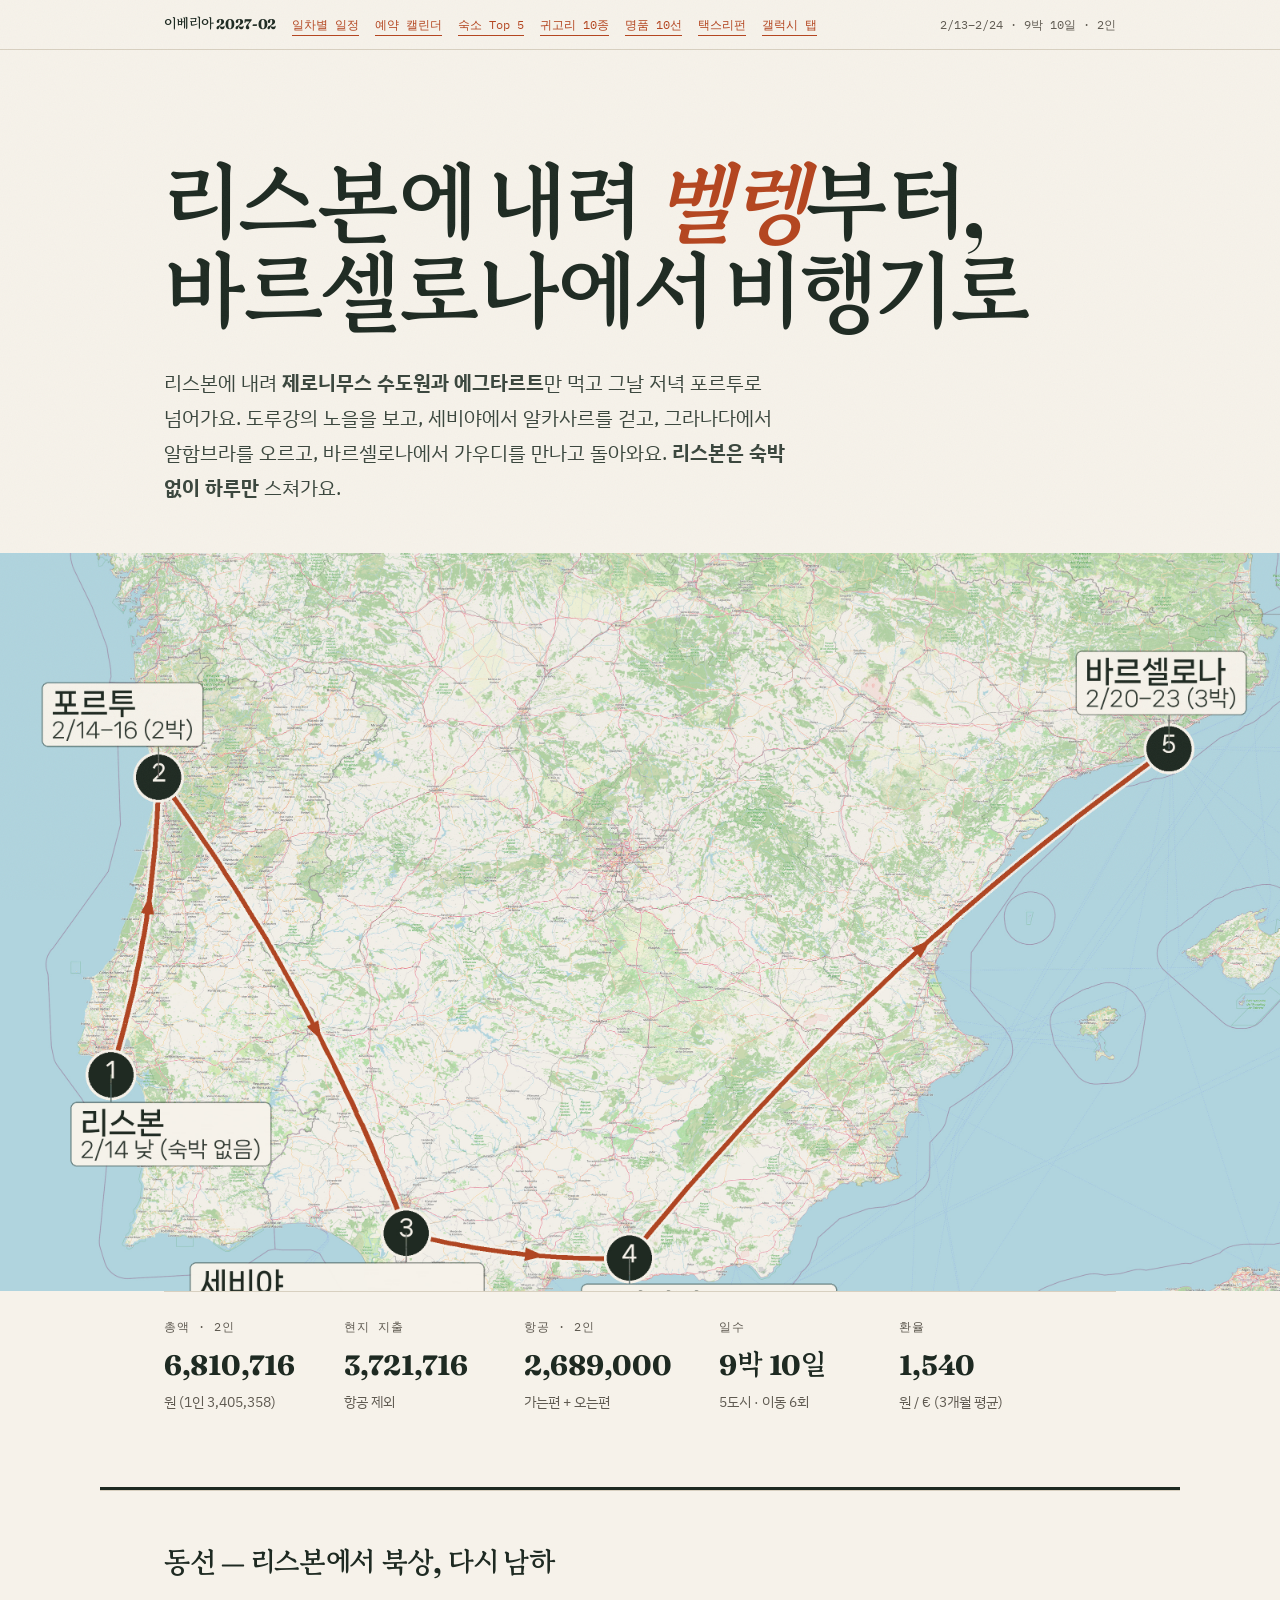
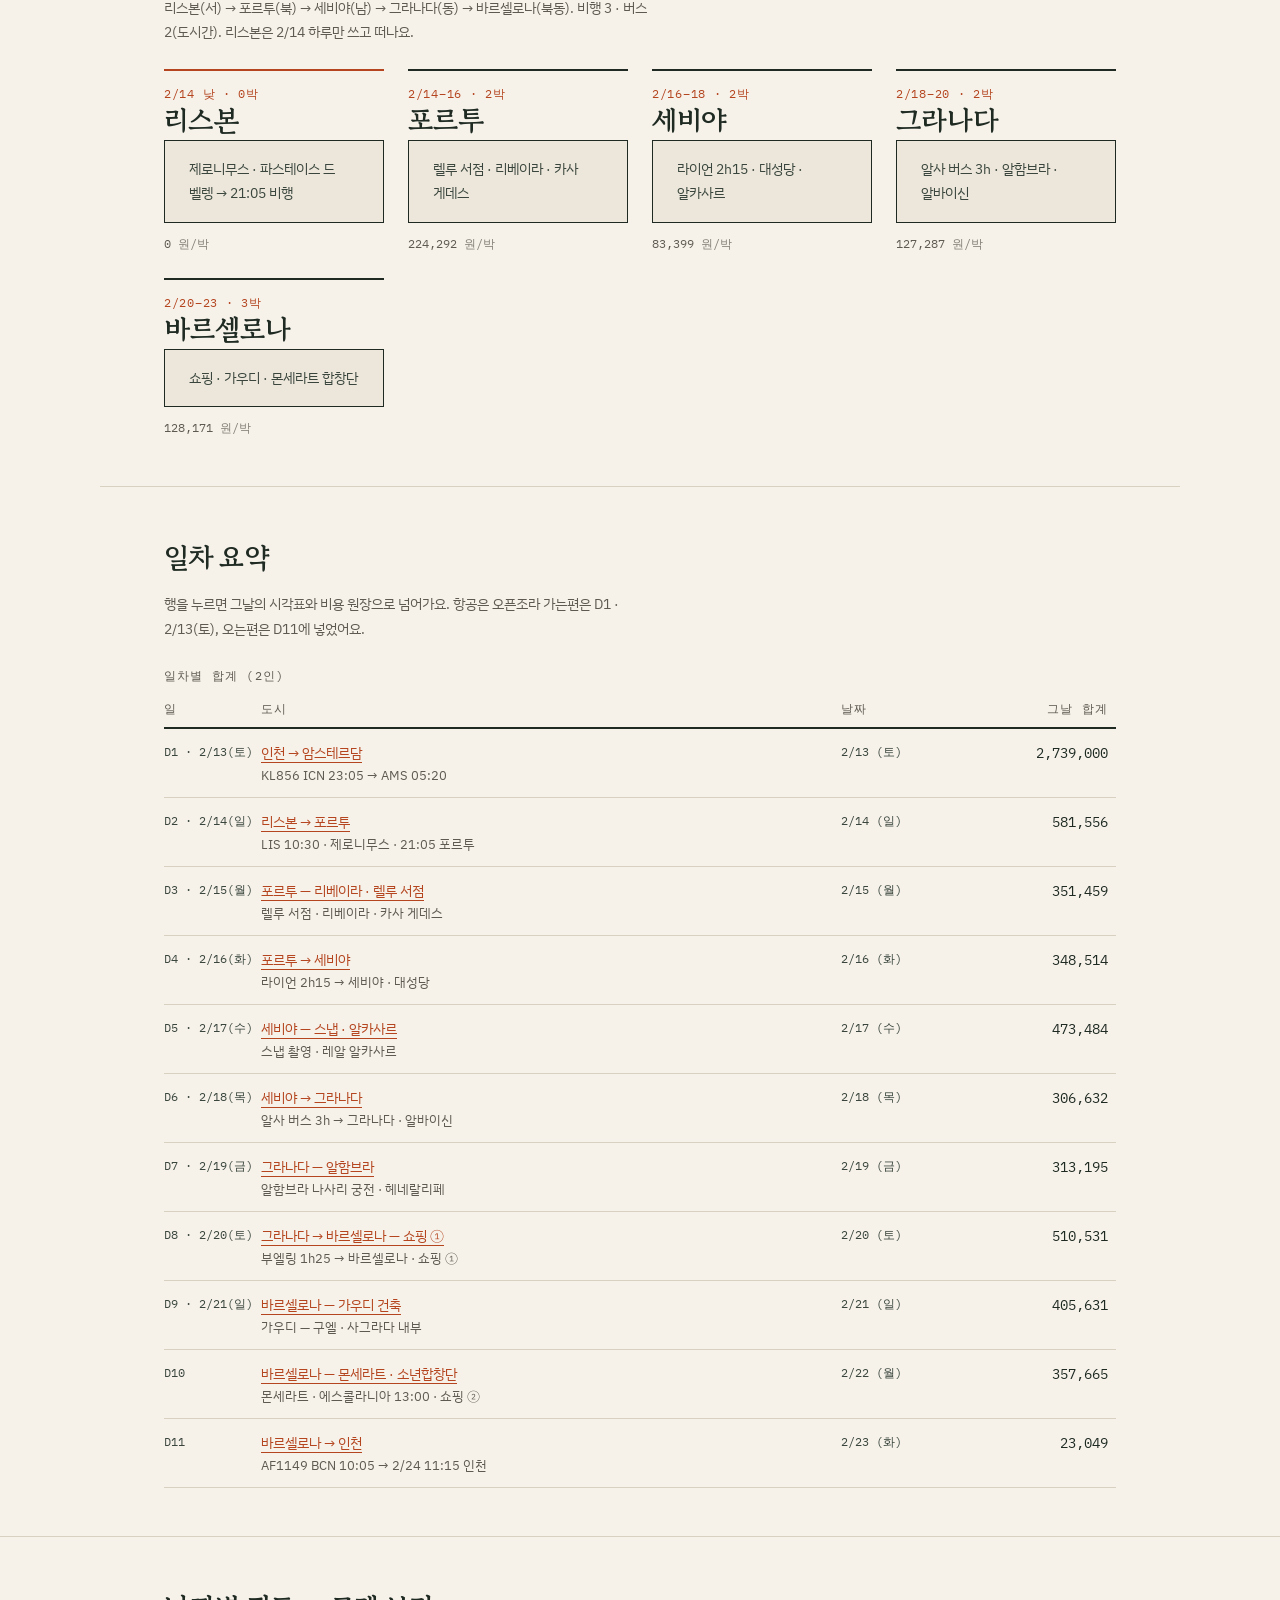
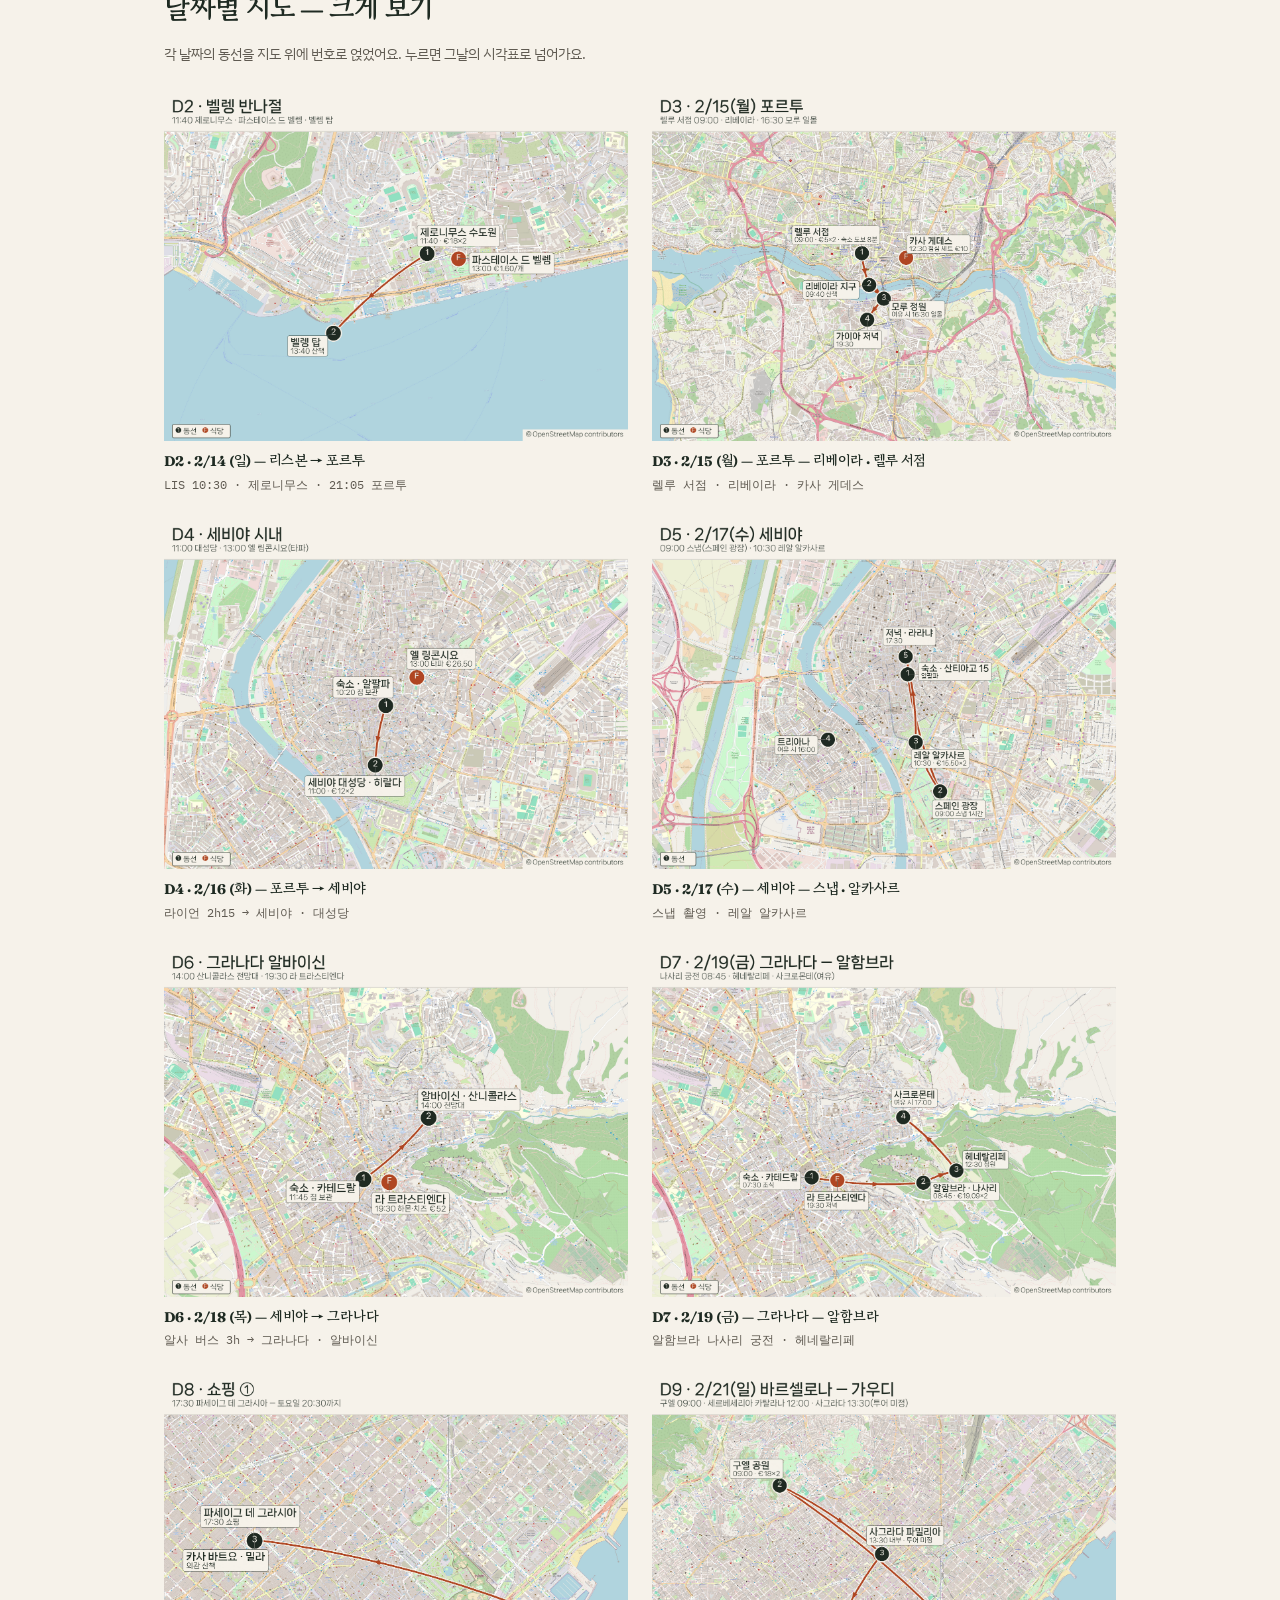
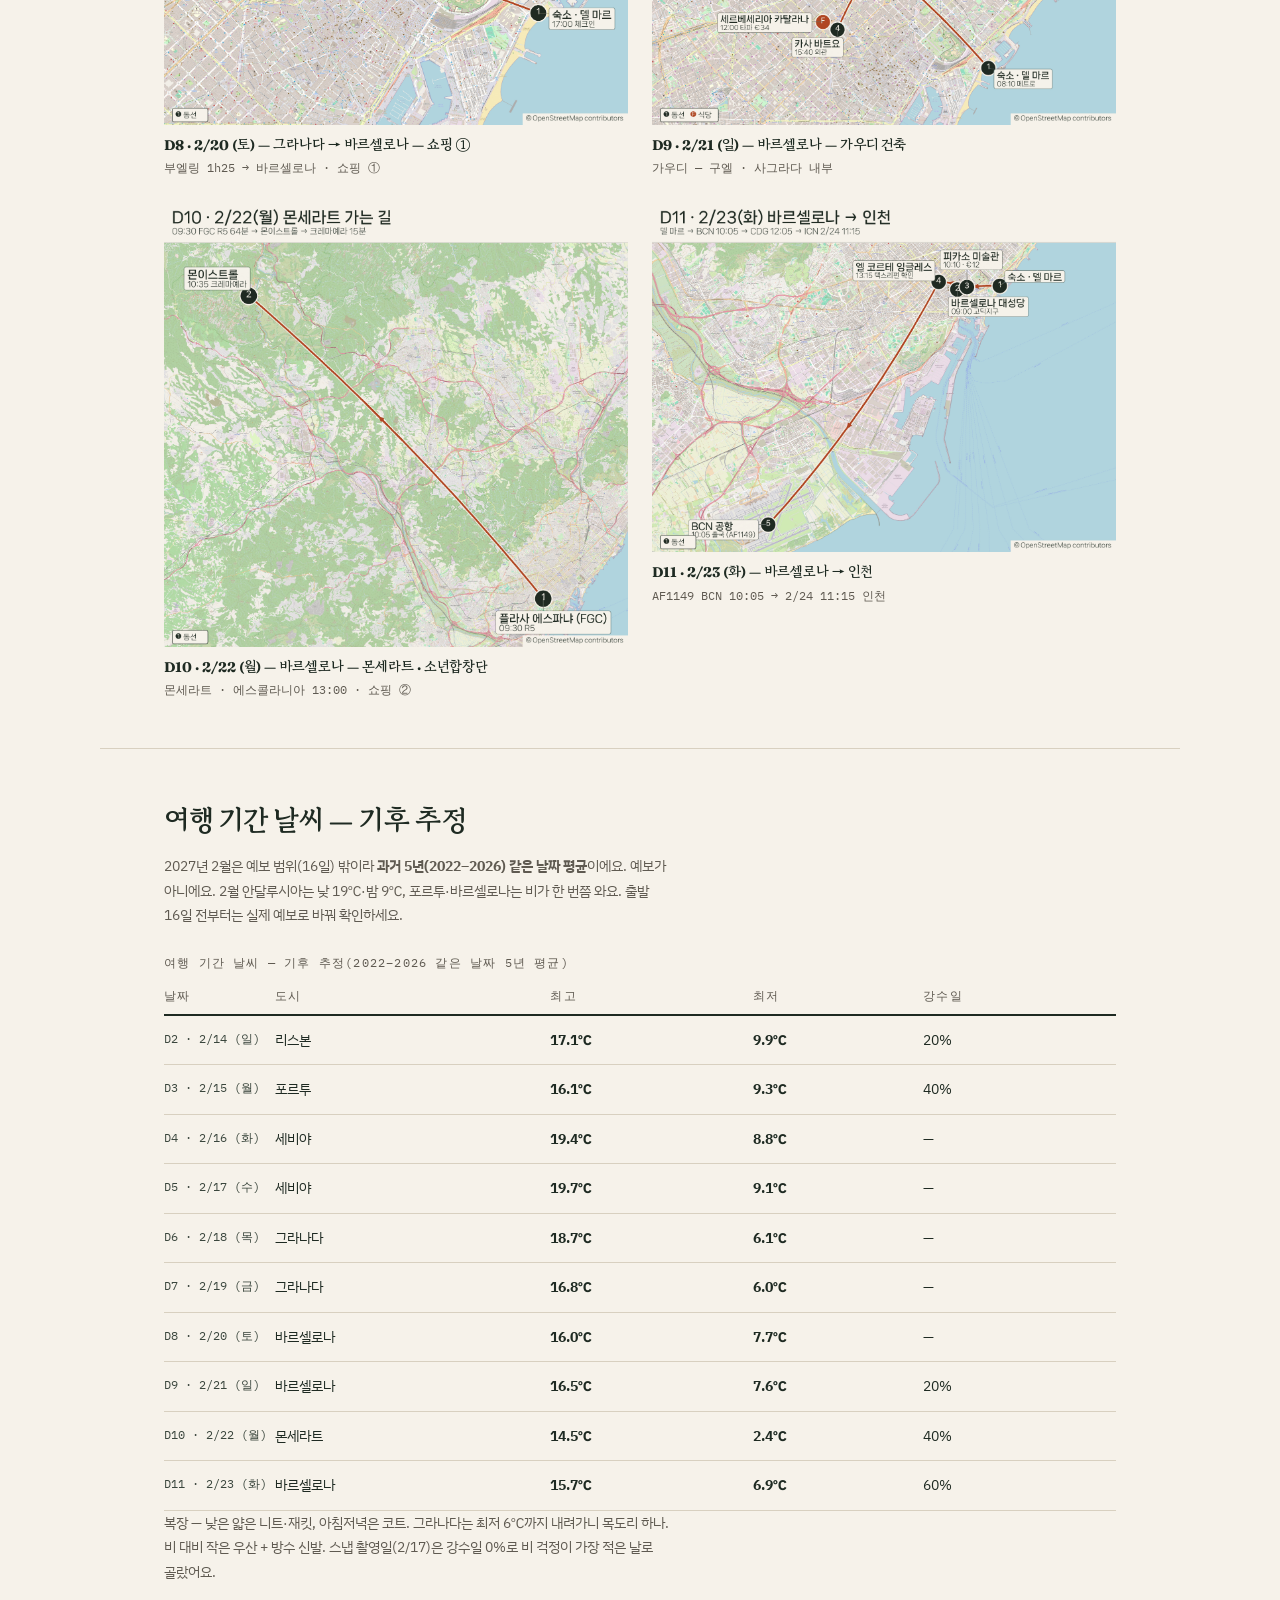
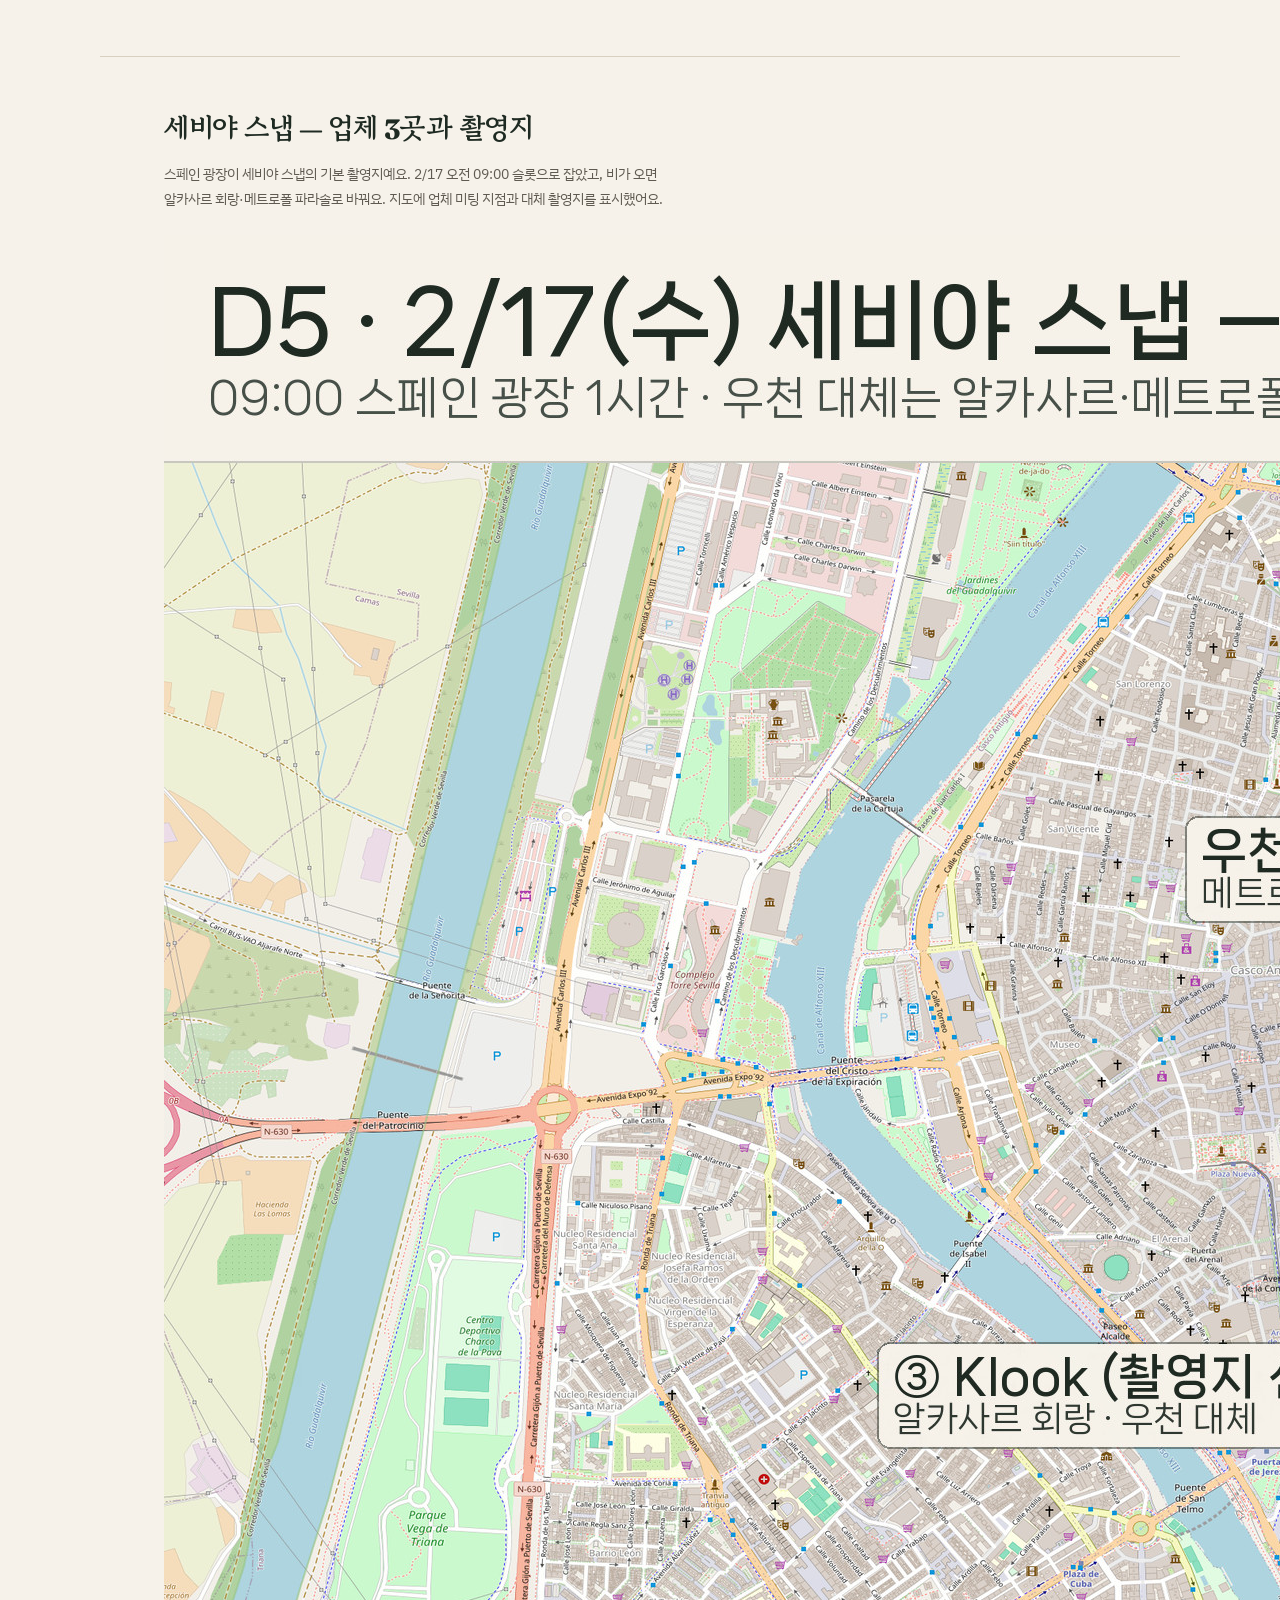
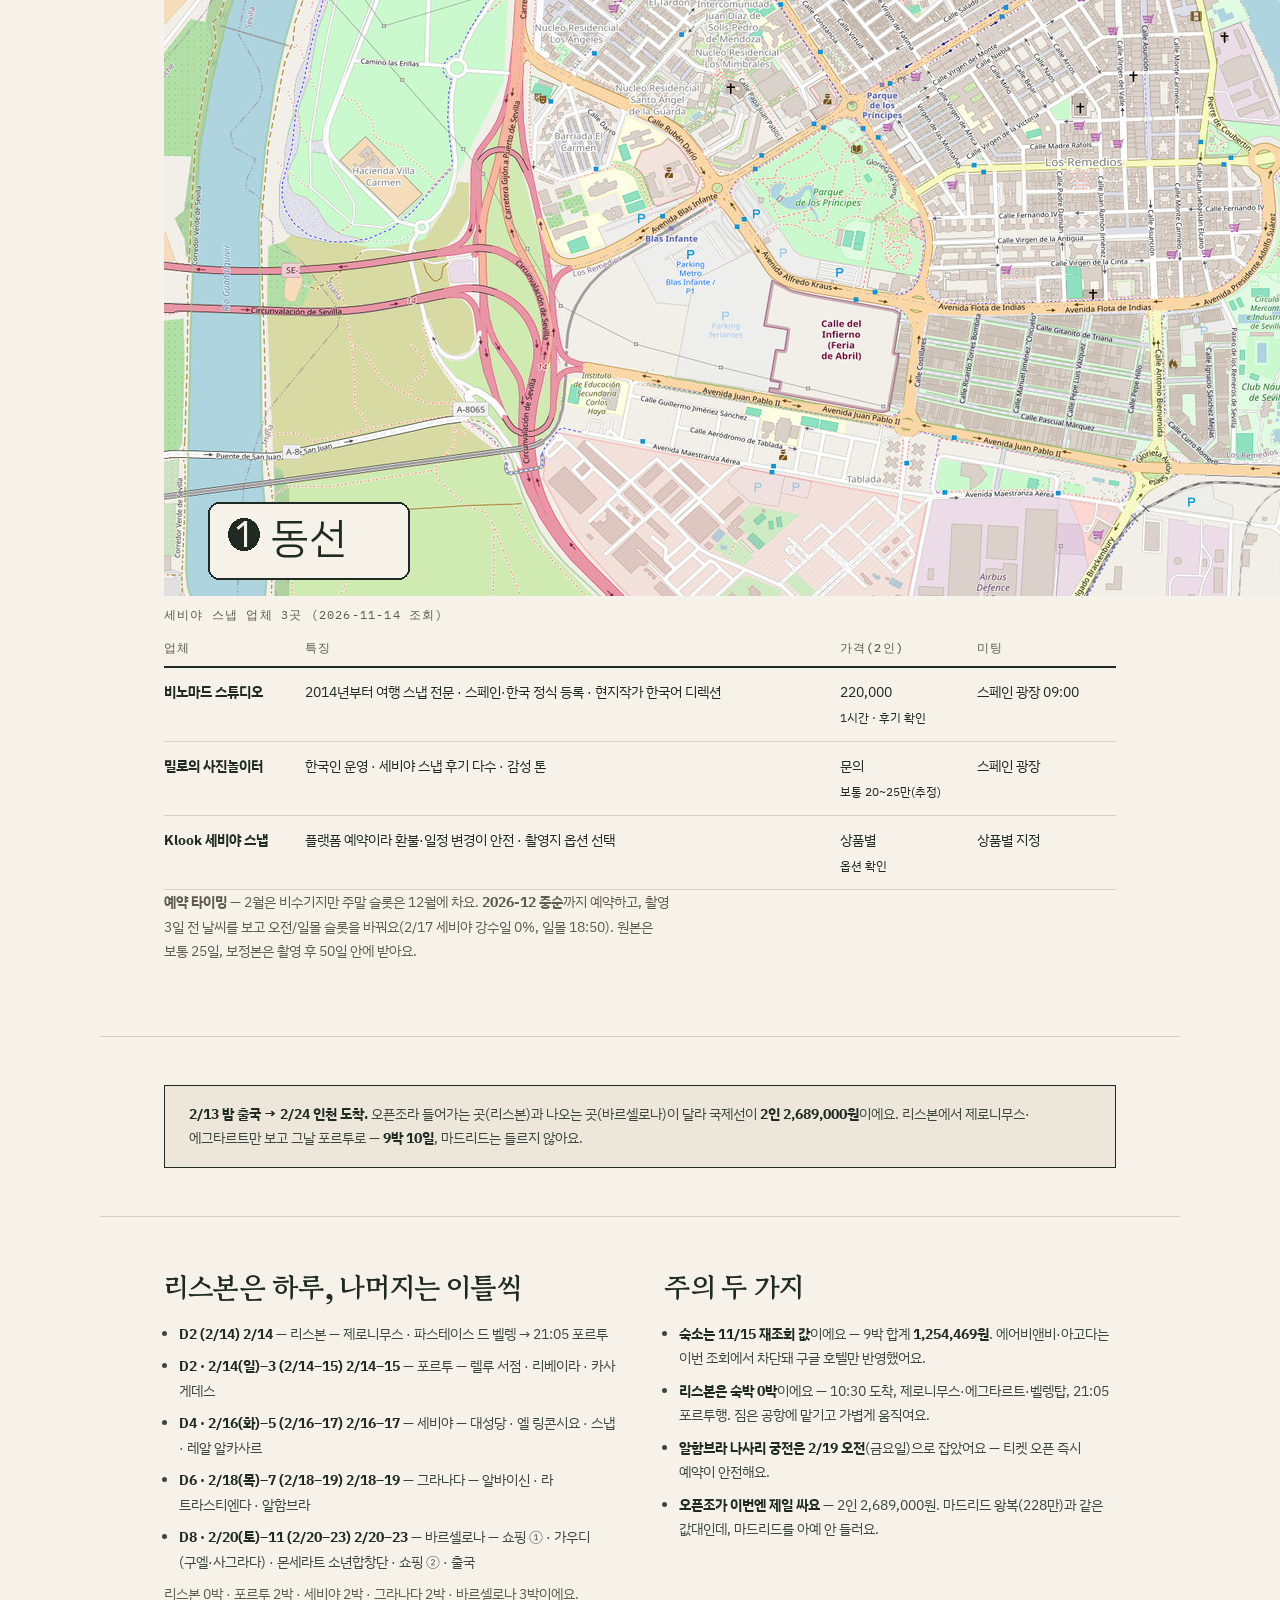
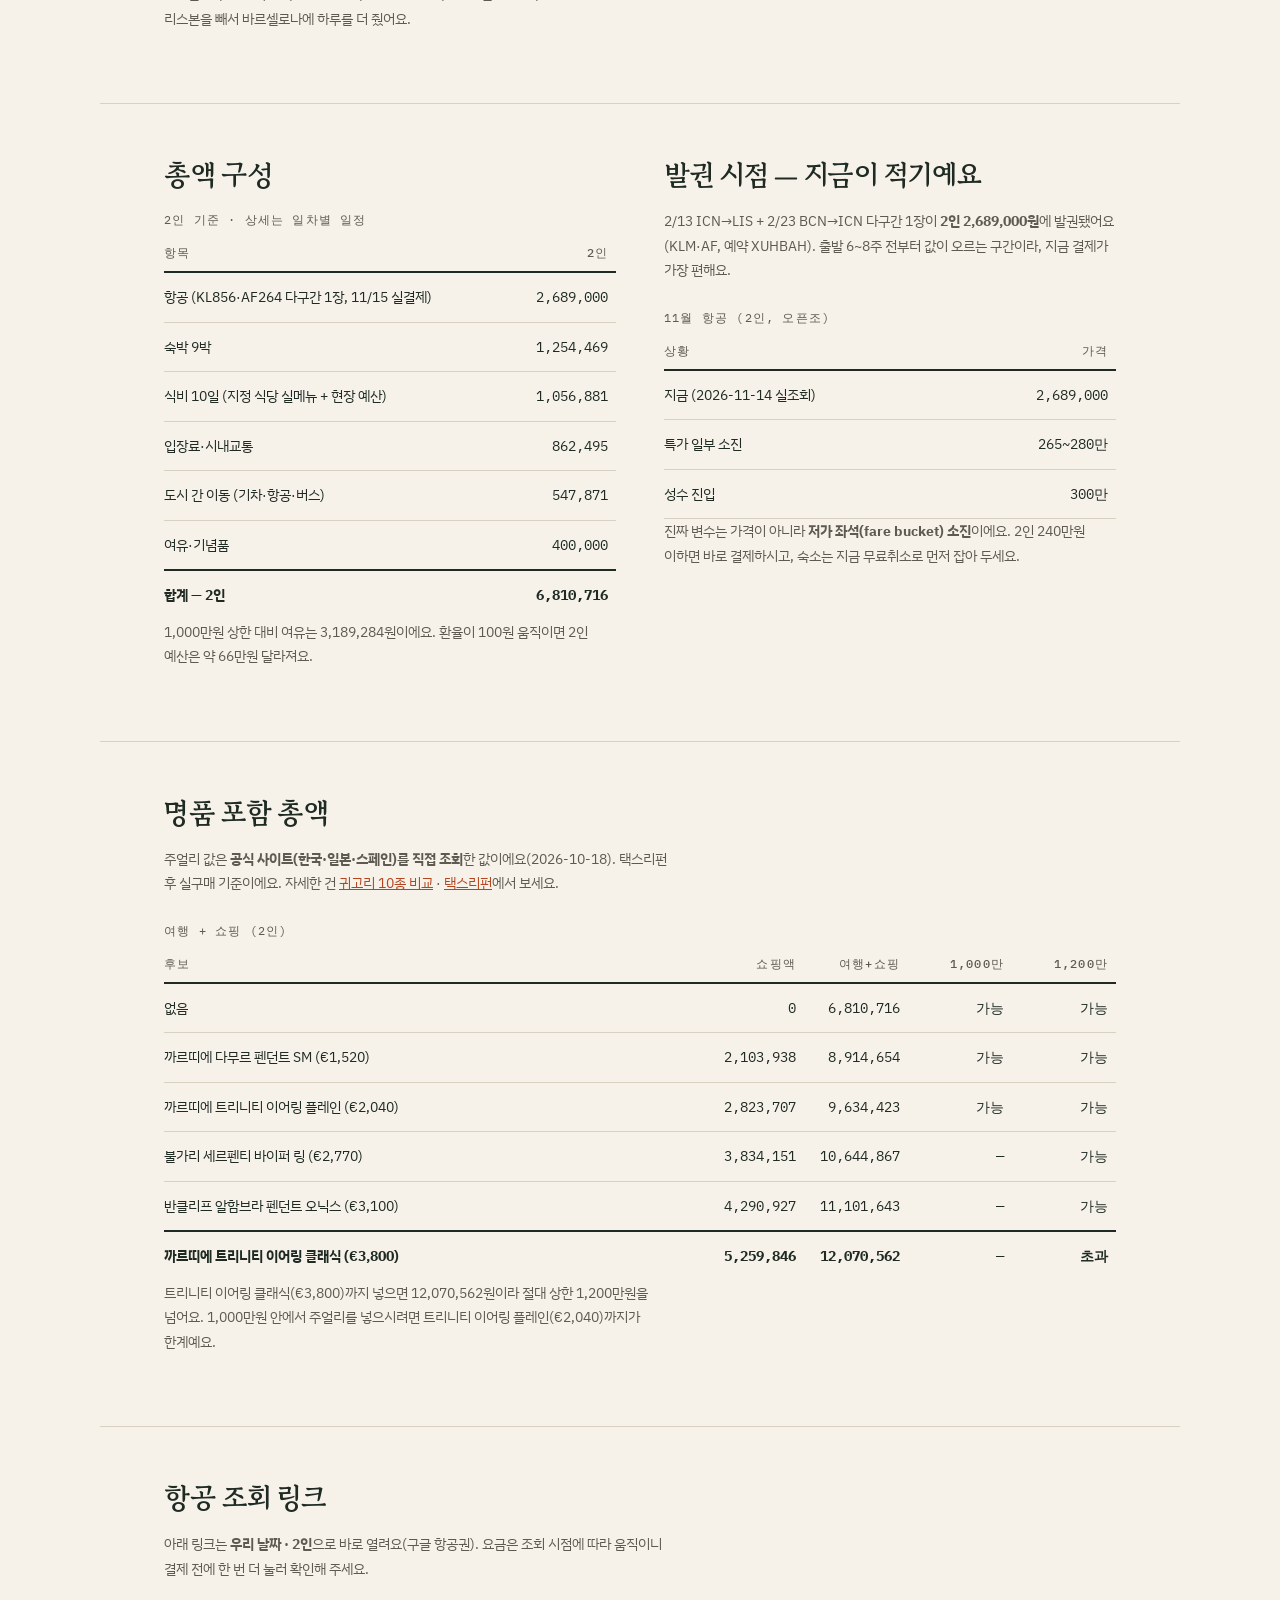
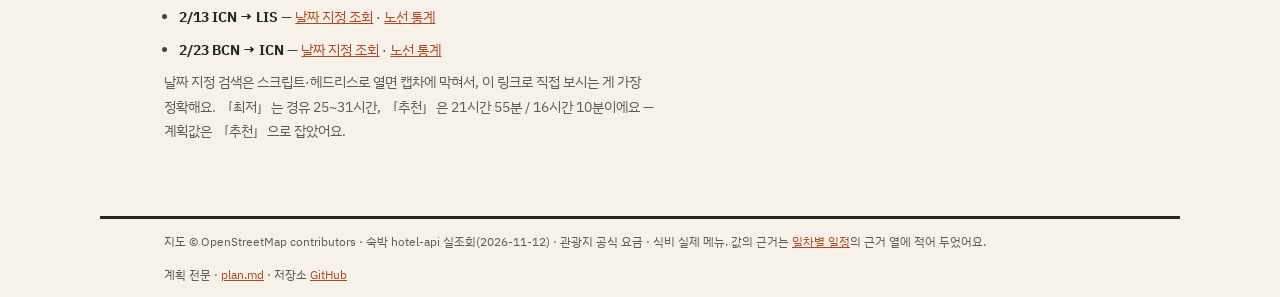
==== index.html @ d4bbfd05 "주간 갱신: 항공·숙박 실시간 요금 반영 (2026-11-16)" ====
<!doctype html>
<html lang="ko">
<head>
<meta charset="utf-8">
<meta name="viewport" content="width=device-width,initial-scale=1">
<title>요약 — 포르투갈·스페인 2027-02 · 5도시 9박 10일</title>
<link rel="preconnect" href="https://fonts.googleapis.com">
<link rel="preconnect" href="https://fonts.gstatic.com" crossorigin>
<link href="https://fonts.googleapis.com/css2?family=Fraunces:opsz,wght@9..144,600;9..144,700&family=Gowun+Batang:wght@400;700&family=IBM+Plex+Mono:wght@400;500&family=IBM+Plex+Sans+KR:wght@400;500;700&display=swap" rel="stylesheet">
<link rel="stylesheet" href="styles/tokens.css">
<style>
*{box-sizing:border-box}
html{scroll-behavior:smooth}
body{margin:0; background:var(--paper); color:var(--ink);
  font-family:var(--font-body); font-size:var(--fs-body); line-height:1.75;
  -webkit-font-smoothing:antialiased;
  word-break:keep-all; line-break:strict; overflow-wrap:break-word; hyphens:none}
body::after{content:""; position:fixed; inset:0; pointer-events:none; z-index:99; opacity:.035;
  background-image:url("data:image/svg+xml;utf8,%3Csvg xmlns='http://www.w3.org/2000/svg' width='160' height='160'%3E%3Cfilter id='n'%3E%3CfeTurbulence type='fractalNoise' baseFrequency='.85' numOctaves='3'/%3E%3C/filter%3E%3Crect width='160' height='160' filter='url(%23n)'/%3E%3C/svg%3E")}
.wrap{max-width:var(--maxw); margin:0 auto; padding:0 var(--pad-x)}
.sr-only{position:absolute;width:1px;height:1px;overflow:hidden;clip:rect(0 0 0 0);white-space:nowrap}
a{color:var(--accent)}

/* ── 상단 바 */
.topbar{position:sticky; top:0; z-index:40; background:var(--paper); border-bottom:1px solid var(--rule)}
.topbar .wrap{display:flex; align-items:baseline; gap:var(--s-4); padding-top:var(--s-3); padding-bottom:var(--s-3)}
.topbar .brand{font-family:var(--font-display); font-weight:700; font-size:var(--fs-small); letter-spacing:-.01em}
.topbar .meta{margin-left:auto; font-family:var(--font-mono); font-size:var(--fs-caption); color:var(--muted)}
.topbar nav{display:flex; gap:var(--s-4); flex-wrap:wrap; font-family:var(--font-mono); font-size:var(--fs-caption)}
.topbar a{text-decoration:none; border-bottom:1px solid currentColor}

/* ── 히어로 */
.hero{padding-top:var(--s-9); padding-bottom:var(--s-8); border-bottom:3px solid var(--rule-strong)}
.hero h1{font-family:var(--font-display); font-weight:700; font-size:var(--fs-hero); line-height:1.02;
  letter-spacing:-.02em; margin:0 0 var(--s-5); text-wrap:balance}
.hero h1 em{font-style:italic; color:var(--accent)}
.hero .lede{max-width:52ch; font-size:var(--fs-lead); color:var(--ink-soft); margin:0 0 var(--s-7)}
.figures{display:flex; flex-wrap:wrap; gap:var(--s-7); border-top:1px solid var(--rule); padding-top:var(--s-5); margin:0}
.figures div{min-width:132px}
.figures dt{font-family:var(--font-mono); font-size:var(--fs-caption); color:var(--muted);
  letter-spacing:.08em; text-transform:uppercase; margin-bottom:var(--s-1)}
.figures dd{margin:0; font-family:var(--font-display); font-weight:700; font-size:var(--fs-h3); letter-spacing:-.01em}
.figures dd small{display:block; font-family:var(--font-body); font-weight:400; font-size:var(--fs-small);
  color:var(--muted); letter-spacing:0}

/* ── 블록 */
.block{border-top:1px solid var(--rule); padding-top:var(--s-7); padding-bottom:var(--s-7)}
.block:first-of-type{border-top:none}
.block h2{font-family:var(--font-display); font-weight:700; font-size:var(--fs-h3);
  margin:0 0 var(--s-2); letter-spacing:-.01em}
.block .sub{color:var(--muted); font-size:var(--fs-small); margin:0 0 var(--s-5); max-width:64ch}

/* ── 동선 리본 */
.route{display:grid; grid-template-columns:repeat(4,minmax(0,1fr)); gap:var(--s-5)}
.stop{border-top:2px solid var(--ink); padding-top:var(--s-3); display:flex; flex-direction:column; gap:2px}
.stop:first-child{border-top-color:var(--accent)}
.stop .when{font-family:var(--font-mono); font-size:var(--fs-caption); color:var(--accent); letter-spacing:.06em}
.stop .name{font-family:var(--font-display); font-weight:700; font-size:var(--fs-h3); line-height:1.15}
.stop .note{font-size:var(--fs-small); color:var(--ink-soft)}
.stop .price{font-family:var(--font-mono); font-size:var(--fs-caption); color:var(--muted); margin-top:var(--s-2)}
.stop .price em{font-style:normal; opacity:.75}

/* ── 원장(표) */
.ledger{width:100%; border-collapse:collapse; font-size:var(--fs-small)}
.ledger caption{text-align:left; font-family:var(--font-mono); font-size:var(--fs-caption);
  letter-spacing:.1em; text-transform:uppercase; color:var(--muted); padding-bottom:var(--s-3)}
.ledger th{text-align:left; font-family:var(--font-mono); font-size:var(--fs-caption); font-weight:500;
  letter-spacing:.1em; text-transform:uppercase; color:var(--muted);
  padding:0 var(--s-2) var(--s-2) 0; border-bottom:2px solid var(--rule-strong)}
.ledger td{padding:var(--s-3) var(--s-2) var(--s-3) 0; border-bottom:1px solid var(--rule); vertical-align:top}
.ledger tbody tr:hover{background:var(--paper-2)}
.ledger td.t, .ledger td.dt{font-family:var(--font-mono); font-size:var(--fs-caption); color:var(--ink-soft); white-space:nowrap}
.ledger td.t{width:46px}
.ledger td.w b{font-weight:700}
.ledger td.w small{display:block; color:var(--muted); font-size:0.8125rem; line-height:1.5}
.ledger td.w a{text-decoration:none; border-bottom:1px solid currentColor}
.ledger td.num, .ledger th.num{font-family:var(--font-mono); text-align:right; white-space:nowrap;
  font-variant-numeric:tabular-nums; width:104px}
.ledger tr.sum td{border-top:2px solid var(--rule-strong); border-bottom:none; font-weight:700}
.ledger tr.sum td:first-child{font-family:var(--font-body)}

/* ── 지도·메모 */
figure{margin:0}
figure img{width:100%; height:auto; display:block; border:1px solid var(--rule); filter:saturate(.94)}
.wx{font-family:var(--font-mono); font-size:var(--fs-small); color:var(--ink);
  background:var(--paper-2); border:1px solid var(--rule); padding:var(--s-2) var(--s-3);
  margin:0 0 var(--s-4); line-height:1.5}
.wx b{font-weight:500}
.opt{margin:var(--s-5) 0 0; border:1px dashed var(--rule-strong); border-radius:6px;
  padding:var(--s-4) var(--s-5); background:var(--paper-2)}
.opt h3{margin:0 0 var(--s-3); font-family:var(--font-display); font-weight:700;
  font-size:var(--fs-small); color:var(--ink); letter-spacing:.01em}
.opt ul{margin:0; padding:0; list-style:none; display:grid; gap:var(--s-2)}
.opt li{font-size:var(--fs-small); color:var(--ink-soft); line-height:1.55}
.opt li b{color:var(--ink); font-weight:500}
.opt li span::before{content:" — "}
.opt li span{color:var(--muted)}
.bleed{width:100vw; margin-left:calc(50% - 50vw); margin-right:calc(50% - 50vw)}
.bleed img{max-height:82vh; object-fit:cover; border:none}
.gallery{display:grid; grid-template-columns:repeat(auto-fit,minmax(min(420px,100%),1fr)); gap:var(--s-5)}
.gallery figure img{border:none}
.gallery figcaption{font-family:var(--font-display); font-weight:700; font-size:var(--fs-small); color:var(--ink); margin-top:var(--s-2)}
.gallery figcaption small{display:block; font-family:var(--font-mono); font-weight:400; font-size:var(--fs-caption); color:var(--muted)}
figure figcaption{font-family:var(--font-mono); font-size:var(--fs-caption); color:var(--muted); margin-top:var(--s-1)}
.note{border:1px solid var(--rule-strong); background:var(--paper-2); padding:var(--s-4) var(--s-5);
  font-size:var(--fs-small); color:var(--ink-soft)}
.note b{color:var(--ink)}
.cols{display:grid; grid-template-columns:repeat(auto-fit,minmax(300px,1fr)); gap:var(--s-7)}
ul.plain{margin:0; padding-left:1.1em; font-size:var(--fs-small); color:var(--ink-soft)}
ul.plain li{margin-bottom:var(--s-2)}
ul.plain b{color:var(--ink)}

footer{border-top:3px solid var(--rule-strong); margin-top:var(--s-8); padding-top:var(--s-6); padding-bottom:var(--s-9);
  color:var(--muted); font-size:var(--fs-caption)}

/* ── 로드 시 1회 스태거드 */
.reveal{animation:reveal var(--dur) var(--ease) both}
@keyframes reveal{from{opacity:0; transform:translateY(12px)} to{opacity:1; transform:none}}
.stop:nth-child(2){animation-delay:80ms} .stop:nth-child(3){animation-delay:160ms}
.stop:nth-child(4){animation-delay:240ms}

@media (max-width:820px){
  .topbar .meta{display:none}
  .hero{padding-top:var(--s-8); padding-bottom:var(--s-7)}
  .route{grid-template-columns:1fr 1fr; gap:var(--s-4)}
  .ledger td.dt{display:none}
  .ledger th:nth-child(3){display:none}
  .ledger td.num, .ledger th.num{width:84px}
  /* 넓은 표는 좌우로 밀지 않고 행마다 라벨-값으로 접는다 */
  .ledger.stacked thead{display:none}
  .ledger.stacked tbody tr{display:block; border-bottom:1px solid var(--rule); padding:var(--s-3) 0}
  .ledger.stacked tbody td{display:flex; justify-content:space-between; gap:var(--s-4);
    border:none; padding:2px 0; width:auto; text-align:right}
  .ledger.stacked tbody td::before{content:attr(data-label); font-family:var(--font-mono);
    font-size:var(--fs-caption); color:var(--muted); letter-spacing:.06em; text-align:left}
  .ledger.stacked tbody td:first-child{display:block; text-align:left; font-weight:700}
  .ledger.stacked tbody td:first-child::before{display:none}
}
@media print{
  .topbar{display:none} body::after{display:none}
  .block, .hero{border-color:var(--rule-strong)}
  .ledger tbody tr:hover{background:none}
}
@media (prefers-reduced-motion:reduce){
  html{scroll-behavior:auto}
  .reveal, .stop{animation:none; opacity:1; transform:none}
}
</style>
</head>
<body>

<div class="topbar">
  <div class="wrap">
    <span class="brand">이베리아 2027-02</span>
    <nav>
      <a href="itinerary.html">일차별 일정</a>
      <a href="reservations.html">예약 캘린더</a>
      <a href="accommodation.html">숙소 Top 5</a>
      <a href="earrings.html">귀고리 10종</a>
      <a href="luxury.html">명품 10선</a>
      <a href="taxrefund.html">택스리펀</a>
      <a href="galaxytab.html">갤럭시 탭</a>
    </nav>
    <span class="meta">2/13–2/24 · 9박 10일 · 2인</span>
  </div>
</div>

<main>
<section class="hero wrap">
  <h1>리스본에 내려 <em>벨렝</em>부터,<br>바르셀로나에서 비행기로</h1>
  <p class="lede">리스본에 내려 <b>제로니무스 수도원과 에그타르트</b>만 먹고 그날 저녁 포르투로 넘어가요.
    도루강의 노을을 보고, 세비야에서 알카사르를 걷고, 그라나다에서 알함브라를 오르고,
    바르셀로나에서 가우디를 만나고 돌아와요. <b>리스본은 숙박 없이 하루만</b> 스쳐가요.</p>
  <figure class="bleed reveal">
    <img src="img/00-전체동선.jpg" alt="전체 동선 지도 — 리스본·포르투·세비야·그라나다·바르셀로나">
  </figure>
  <dl class="figures">
    <div><dt>총액 · 2인</dt><dd>6,810,716<small>원 (1인 3,405,358)</small></dd></div>
    <div><dt>현지 지출</dt><dd>3,721,716<small>항공 제외</small></dd></div>
    <div><dt>항공 · 2인</dt><dd>2,689,000<small>가는편 + 오는편</small></dd></div>
    <div><dt>일수</dt><dd>9박 10일<small>5도시 · 이동 6회</small></dd></div>
    <div><dt>환율</dt><dd>1,540<small>원 / € (3개월 평균)</small></dd></div>
  </dl>
</section>

<section class="block wrap">
  <h2>동선 — 리스본에서 북상, 다시 남하</h2>
  <p class="sub">리스본(서) → 포르투(북) → 세비야(남) → 그라나다(동) → 바르셀로나(북동). 비행 3 · 버스 2(도시간). 리스본은 2/14 하루만 쓰고 떠나요.</p>
  <div class="route"><div class="stop">
        <span class="when">2/14 낮 · 0박</span>
        <span class="name">리스본</span>
        <span class="note">제로니무스 · 파스테이스 드 벨렝 → 21:05 비행</span>
        <span class="price">0 <em>원/박</em></span>
      </div><div class="stop">
        <span class="when">2/14–16 · 2박</span>
        <span class="name">포르투</span>
        <span class="note">렐루 서점 · 리베이라 · 카사 게데스</span>
        <span class="price">224,292 <em>원/박</em></span>
      </div><div class="stop">
        <span class="when">2/16–18 · 2박</span>
        <span class="name">세비야</span>
        <span class="note">라이언 2h15 · 대성당 · 알카사르</span>
        <span class="price">83,399 <em>원/박</em></span>
      </div><div class="stop">
        <span class="when">2/18–20 · 2박</span>
        <span class="name">그라나다</span>
        <span class="note">알사 버스 3h · 알함브라 · 알바이신</span>
        <span class="price">127,287 <em>원/박</em></span>
      </div><div class="stop">
        <span class="when">2/20–23 · 3박</span>
        <span class="name">바르셀로나</span>
        <span class="note">쇼핑 · 가우디 · 몬세라트 합창단</span>
        <span class="price">128,171 <em>원/박</em></span>
      </div></div>
</section>

<section class="block wrap">
  <h2>일차 요약</h2>
  <p class="sub">행을 누르면 그날의 시각표와 비용 원장으로 넘어가요. 항공은 오픈조라 가는편은 D1 · 2/13(토), 오는편은 D11에 넣었어요.</p>
  <table class="ledger">
    <caption>일차별 합계 (2인)</caption>
    <thead><tr><th scope="col">일</th><th scope="col">도시</th><th scope="col">날짜</th><th class="num" scope="col">그날 합계</th></tr></thead>
    <tbody><tr>
        <td class="t">D1 · 2/13(토)</td>
        <td class="w"><a href="itinerary.html#day-1">인천 → 암스테르담</a>
          <small>KL856 ICN 23:05 → AMS 05:20</small></td>
        <td class="dt">2/13 (토)</td>
        <td class="num">2,739,000</td>
      </tr><tr>
        <td class="t">D2 · 2/14(일)</td>
        <td class="w"><a href="itinerary.html#day-2">리스본 → 포르투</a>
          <small>LIS 10:30 · 제로니무스 · 21:05 포르투</small></td>
        <td class="dt">2/14 (일)</td>
        <td class="num">581,556</td>
      </tr><tr>
        <td class="t">D3 · 2/15(월)</td>
        <td class="w"><a href="itinerary.html#day-3">포르투 — 리베이라 · 렐루 서점</a>
          <small>렐루 서점 · 리베이라 · 카사 게데스</small></td>
        <td class="dt">2/15 (월)</td>
        <td class="num">351,459</td>
      </tr><tr>
        <td class="t">D4 · 2/16(화)</td>
        <td class="w"><a href="itinerary.html#day-4">포르투 → 세비야</a>
          <small>라이언 2h15 → 세비야 · 대성당</small></td>
        <td class="dt">2/16 (화)</td>
        <td class="num">348,514</td>
      </tr><tr>
        <td class="t">D5 · 2/17(수)</td>
        <td class="w"><a href="itinerary.html#day-5">세비야 — 스냅 · 알카사르</a>
          <small>스냅 촬영 · 레알 알카사르</small></td>
        <td class="dt">2/17 (수)</td>
        <td class="num">473,484</td>
      </tr><tr>
        <td class="t">D6 · 2/18(목)</td>
        <td class="w"><a href="itinerary.html#day-6">세비야 → 그라나다</a>
          <small>알사 버스 3h → 그라나다 · 알바이신</small></td>
        <td class="dt">2/18 (목)</td>
        <td class="num">306,632</td>
      </tr><tr>
        <td class="t">D7 · 2/19(금)</td>
        <td class="w"><a href="itinerary.html#day-7">그라나다 — 알함브라</a>
          <small>알함브라 나사리 궁전 · 헤네랄리페</small></td>
        <td class="dt">2/19 (금)</td>
        <td class="num">313,195</td>
      </tr><tr>
        <td class="t">D8 · 2/20(토)</td>
        <td class="w"><a href="itinerary.html#day-8">그라나다 → 바르셀로나 — 쇼핑 ①</a>
          <small>부엘링 1h25 → 바르셀로나 · 쇼핑 ①</small></td>
        <td class="dt">2/20 (토)</td>
        <td class="num">510,531</td>
      </tr><tr>
        <td class="t">D9 · 2/21(일)</td>
        <td class="w"><a href="itinerary.html#day-9">바르셀로나 — 가우디 건축</a>
          <small>가우디 — 구엘 · 사그라다 내부</small></td>
        <td class="dt">2/21 (일)</td>
        <td class="num">405,631</td>
      </tr><tr>
        <td class="t">D10</td>
        <td class="w"><a href="itinerary.html#day-10">바르셀로나 — 몬세라트 · 소년합창단</a>
          <small>몬세라트 · 에스콜라니아 13:00 · 쇼핑 ②</small></td>
        <td class="dt">2/22 (월)</td>
        <td class="num">357,665</td>
      </tr><tr>
        <td class="t">D11</td>
        <td class="w"><a href="itinerary.html#day-11">바르셀로나 → 인천</a>
          <small>AF1149 BCN 10:05 → 2/24 11:15 인천</small></td>
        <td class="dt">2/23 (화)</td>
        <td class="num">23,049</td>
      </tr></tbody>
  </table>
</section>

<section class="block">
  <div class="wrap"><h2>날짜별 지도 — 크게 보기</h2>
  <p class="sub">각 날짜의 동선을 지도 위에 번호로 얹었어요. 누르면 그날의 시각표로 넘어가요.</p></div>
  <div class="wrap"><div class="gallery"><figure><a href="itinerary.html#day-2" aria-label="D2 · 2/14(일) 2/14 (일) 리스본 → 포르투 일정 보기"><img src="img/D02b-리스본벨렝.jpg" alt="D2 · 2/14(일) 2/14 (일) 리스본 → 포르투 지도" loading="lazy"></a><figcaption>D2 · 2/14 (일) — 리스본 → 포르투<small>LIS 10:30 · 제로니무스 · 21:05 포르투</small></figcaption></figure><figure><a href="itinerary.html#day-3" aria-label="D3 · 2/15(월) 2/15 (월) 포르투 — 리베이라 · 렐루 서점 일정 보기"><img src="img/D03-포르투.jpg" alt="D3 · 2/15(월) 2/15 (월) 포르투 — 리베이라 · 렐루 서점 지도" loading="lazy"></a><figcaption>D3 · 2/15 (월) — 포르투 — 리베이라 · 렐루 서점<small>렐루 서점 · 리베이라 · 카사 게데스</small></figcaption></figure><figure><a href="itinerary.html#day-4" aria-label="D4 · 2/16(화) 2/16 (화) 포르투 → 세비야 일정 보기"><img src="img/D04b-세비야시내.jpg" alt="D4 · 2/16(화) 2/16 (화) 포르투 → 세비야 지도" loading="lazy"></a><figcaption>D4 · 2/16 (화) — 포르투 → 세비야<small>라이언 2h15 → 세비야 · 대성당</small></figcaption></figure><figure><a href="itinerary.html#day-5" aria-label="D5 · 2/17(수) 2/17 (수) 세비야 — 스냅 · 알카사르 일정 보기"><img src="img/D05-세비야.jpg" alt="D5 · 2/17(수) 2/17 (수) 세비야 — 스냅 · 알카사르 지도" loading="lazy"></a><figcaption>D5 · 2/17 (수) — 세비야 — 스냅 · 알카사르<small>스냅 촬영 · 레알 알카사르</small></figcaption></figure><figure><a href="itinerary.html#day-6" aria-label="D6 · 2/18(목) 2/18 (목) 세비야 → 그라나다 일정 보기"><img src="img/D06b-그라나다알바이신.jpg" alt="D6 · 2/18(목) 2/18 (목) 세비야 → 그라나다 지도" loading="lazy"></a><figcaption>D6 · 2/18 (목) — 세비야 → 그라나다<small>알사 버스 3h → 그라나다 · 알바이신</small></figcaption></figure><figure><a href="itinerary.html#day-7" aria-label="D7 · 2/19(금) 2/19 (금) 그라나다 — 알함브라 일정 보기"><img src="img/D07-그라나다알함브라.jpg" alt="D7 · 2/19(금) 2/19 (금) 그라나다 — 알함브라 지도" loading="lazy"></a><figcaption>D7 · 2/19 (금) — 그라나다 — 알함브라<small>알함브라 나사리 궁전 · 헤네랄리페</small></figcaption></figure><figure><a href="itinerary.html#day-8" aria-label="D8 · 2/20(토) 2/20 (토) 그라나다 → 바르셀로나 — 쇼핑 ① 일정 보기"><img src="img/D08b-바르셀로나쇼핑.jpg" alt="D8 · 2/20(토) 2/20 (토) 그라나다 → 바르셀로나 — 쇼핑 ① 지도" loading="lazy"></a><figcaption>D8 · 2/20 (토) — 그라나다 → 바르셀로나 — 쇼핑 ①<small>부엘링 1h25 → 바르셀로나 · 쇼핑 ①</small></figcaption></figure><figure><a href="itinerary.html#day-9" aria-label="D9 · 2/21(일) 2/21 (일) 바르셀로나 — 가우디 건축 일정 보기"><img src="img/D09-바르셀로나.jpg" alt="D9 · 2/21(일) 2/21 (일) 바르셀로나 — 가우디 건축 지도" loading="lazy"></a><figcaption>D9 · 2/21 (일) — 바르셀로나 — 가우디 건축<small>가우디 — 구엘 · 사그라다 내부</small></figcaption></figure><figure><a href="itinerary.html#day-10" aria-label="D10 2/22 (월) 바르셀로나 — 몬세라트 · 소년합창단 일정 보기"><img src="img/D10a-몬세라트노선.jpg" alt="D10 2/22 (월) 바르셀로나 — 몬세라트 · 소년합창단 지도" loading="lazy"></a><figcaption>D10 · 2/22 (월) — 바르셀로나 — 몬세라트 · 소년합창단<small>몬세라트 · 에스콜라니아 13:00 · 쇼핑 ②</small></figcaption></figure><figure><a href="itinerary.html#day-11" aria-label="D11 2/23 (화) 바르셀로나 → 인천 일정 보기"><img src="img/D11-바르셀로나출국.jpg" alt="D11 2/23 (화) 바르셀로나 → 인천 지도" loading="lazy"></a><figcaption>D11 · 2/23 (화) — 바르셀로나 → 인천<small>AF1149 BCN 10:05 → 2/24 11:15 인천</small></figcaption></figure></div></div>
</section>

<section class="block wrap">
  <h2>여행 기간 날씨 — 기후 추정</h2>
  <p class="sub">2027년 2월은 예보 범위(16일) 밖이라 <b>과거 5년(2022–2026) 같은 날짜 평균</b>이에요. 예보가 아니에요.
    2월 안달루시아는 낮 19℃·밤 9℃, 포르투·바르셀로나는 비가 한 번쯤 와요. 출발 16일 전부터는 실제 예보로 바꿔 확인하세요.</p>
  <table class='ledger'><caption>여행 기간 날씨 — 기후 추정(2022–2026 같은 날짜 5년 평균)</caption><thead><tr><th>날짜</th><th>도시</th><th class='c'>최고</th><th class='c'>최저</th><th class='c'>강수일</th></tr></thead><tbody><tr><td class='t'>D2 · 2/14 (일)</td><td>리스본</td><td class='c'><b>17.1℃</b></td><td class='c'><b>9.9℃</b></td><td class='c'>20%</td></tr><tr><td class='t'>D3 · 2/15 (월)</td><td>포르투</td><td class='c'><b>16.1℃</b></td><td class='c'><b>9.3℃</b></td><td class='c'>40%</td></tr><tr><td class='t'>D4 · 2/16 (화)</td><td>세비야</td><td class='c'><b>19.4℃</b></td><td class='c'><b>8.8℃</b></td><td class='c'>—</td></tr><tr><td class='t'>D5 · 2/17 (수)</td><td>세비야</td><td class='c'><b>19.7℃</b></td><td class='c'><b>9.1℃</b></td><td class='c'>—</td></tr><tr><td class='t'>D6 · 2/18 (목)</td><td>그라나다</td><td class='c'><b>18.7℃</b></td><td class='c'><b>6.1℃</b></td><td class='c'>—</td></tr><tr><td class='t'>D7 · 2/19 (금)</td><td>그라나다</td><td class='c'><b>16.8℃</b></td><td class='c'><b>6.0℃</b></td><td class='c'>—</td></tr><tr><td class='t'>D8 · 2/20 (토)</td><td>바르셀로나</td><td class='c'><b>16.0℃</b></td><td class='c'><b>7.7℃</b></td><td class='c'>—</td></tr><tr><td class='t'>D9 · 2/21 (일)</td><td>바르셀로나</td><td class='c'><b>16.5℃</b></td><td class='c'><b>7.6℃</b></td><td class='c'>20%</td></tr><tr><td class='t'>D10 · 2/22 (월)</td><td>몬세라트</td><td class='c'><b>14.5℃</b></td><td class='c'><b>2.4℃</b></td><td class='c'>40%</td></tr><tr><td class='t'>D11 · 2/23 (화)</td><td>바르셀로나</td><td class='c'><b>15.7℃</b></td><td class='c'><b>6.9℃</b></td><td class='c'>60%</td></tr></tbody></table>
  <p class="sub">복장 — 낮은 얇은 니트·재킷, 아침저녁은 코트. 그라나다는 최저 6℃까지 내려가니 목도리 하나.
    비 대비 작은 우산 + 방수 신발. 스냅 촬영일(2/17)은 강수일 0%로 비 걱정이 가장 적은 날로 골랐어요.</p>
</section>


<section class="block wrap">
  <h2>세비야 스냅 — 업체 3곳과 촬영지</h2>
  <p class="sub">스페인 광장이 세비야 스냅의 기본 촬영지예요. 2/17 오전 09:00 슬롯으로 잡았고,
    비가 오면 알카사르 회랑·메트로폴 파라솔로 바꿔요. 지도에 업체 미팅 지점과 대체 촬영지를 표시했어요.</p>
  <img src="img/D05-세비야스냅.jpg" alt="세비야 스냅 업체 미팅 지점과 촬영지 지도" loading="lazy">
  <table class="ledger">
    <caption>세비야 스냅 업체 3곳 (2026-11-14 조회)</caption>
    <thead><tr><th>업체</th><th>특징</th><th>가격(2인)</th><th>미팅</th></tr></thead>
    <tbody>
      <tr><td><b>비노마드 스튜디오</b></td><td>2014년부터 여행 스냅 전문 · 스페인·한국 정식 등록 · 현지작가 한국어 디렉션</td><td class="c">220,000<br><small>1시간 · 후기 확인</small></td><td>스페인 광장 09:00</td></tr>
      <tr><td><b>밀로의 사진놀이터</b></td><td>한국인 운영 · 세비야 스냅 후기 다수 · 감성 톤</td><td class="c">문의<br><small>보통 20~25만(추정)</small></td><td>스페인 광장</td></tr>
      <tr><td><b>Klook 세비야 스냅</b></td><td>플랫폼 예약이라 환불·일정 변경이 안전 · 촬영지 옵션 선택</td><td class="c">상품별<br><small>옵션 확인</small></td><td>상품별 지정</td></tr>
    </tbody>
  </table>
  <p class="sub"><b>예약 타이밍</b> — 2월은 비수기지만 주말 슬롯은 12월에 차요. <b>2026-12 중순</b>까지 예약하고,
    촬영 3일 전 날씨를 보고 오전/일몰 슬롯을 바꿔요(2/17 세비야 강수일 0%, 일몰 18:50).
    원본은 보통 25일, 보정본은 촬영 후 50일 안에 받아요.</p>
</section>


<section class="block wrap">
  <div class="note">
    <b>2/13 밤 출국 → 2/24 인천 도착.</b> 오픈조라 들어가는 곳(리스본)과 나오는 곳(바르셀로나)이 달라 국제선이 <b>2인 2,689,000원</b>이에요.
    리스본에서 제로니무스·에그타르트만 보고 그날 포르투로 — <b>9박 10일</b>, 마드리드는 들르지 않아요.
  </div>
</section>

<section class="block wrap">
  <div class="cols">
    <div>
      <h2>리스본은 하루, 나머지는 이틀씩</h2>
      <ul class="plain"><li><b>D2 (2/14) 2/14</b> — 리스본 — 제로니무스 · 파스테이스 드 벨렝 → 21:05 포르투</li><li><b>D2 · 2/14(일)–3 (2/14–15) 2/14–15</b> — 포르투 — 렐루 서점 · 리베이라 · 카사 게데스</li><li><b>D4 · 2/16(화)–5 (2/16–17) 2/16–17</b> — 세비야 — 대성당 · 엘 링콘시요 · 스냅 · 레알 알카사르</li><li><b>D6 · 2/18(목)–7 (2/18–19) 2/18–19</b> — 그라나다 — 알바이신 · 라 트라스티엔다 · 알함브라</li><li><b>D8 · 2/20(토)–11 (2/20–23) 2/20–23</b> — 바르셀로나 — 쇼핑 ① · 가우디(구엘·사그라다) · 몬세라트 소년합창단 · 쇼핑 ② · 출국</li></ul>
      <p class="sub">리스본 0박 · 포르투 2박 · 세비야 2박 · 그라나다 2박 · 바르셀로나 3박이에요. 리스본을 빼서 바르셀로나에 하루를 더 줬어요.</p>
    </div>
    <div>
      <h2>주의 두 가지</h2>
      <ul class="plain">
        <li><b>숙소는 11/15 재조회 값</b>이에요 — 9박 합계 <b>1,254,469원</b>. 에어비앤비·아고다는 이번 조회에서 차단돼 구글 호텔만 반영했어요.</li>
        <li><b>리스본은 숙박 0박</b>이에요 — 10:30 도착, 제로니무스·에그타르트·벨렝탑, 21:05 포르투행. 짐은 공항에 맡기고 가볍게 움직여요.</li>
        <li><b>알함브라 나사리 궁전은 2/19 오전</b>(금요일)으로 잡았어요 — 티켓 오픈 즉시 예약이 안전해요.</li>
        <li><b>오픈조가 이번엔 제일 싸요</b> — 2인 2,689,000원. 마드리드 왕복(228만)과 같은 값대인데, 마드리드를 아예 안 들러요.</li>
      </ul>
    </div>
  </div>
</section>

<section class="block wrap">
  <div class="cols">
    <div>
      <h2>총액 구성</h2>
      <table class="ledger">
        <caption>2인 기준 · 상세는 일차별 일정</caption>
        <thead><tr><th scope="col">항목</th><th class="num" scope="col">2인</th></tr></thead>
        <tbody><tr><td>항공 (KL856·AF264 다구간 1장, 11/15 실결제)</td><td class="num">2,689,000</td></tr><tr><td>숙박 9박</td><td class="num">1,254,469</td></tr><tr><td>식비 10일 (지정 식당 실메뉴 + 현장 예산)</td><td class="num">1,056,881</td></tr><tr><td>입장료·시내교통</td><td class="num">862,495</td></tr><tr><td>도시 간 이동 (기차·항공·버스)</td><td class="num">547,871</td></tr><tr><td>여유·기념품</td><td class="num">400,000</td></tr><tr class="sum"><td>합계 — 2인</td><td class="num">6,810,716</td></tr></tbody>
      </table>
      <p class="sub">1,000만원 상한 대비 여유는 3,189,284원이에요. 환율이 100원 움직이면 2인 예산은 약 66만원 달라져요.</p>
    </div>
    <div>
      <h2>발권 시점 — 지금이 적기예요</h2>
      <p class="sub">2/13 ICN→LIS + 2/23 BCN→ICN 다구간 1장이 <b>2인 2,689,000원</b>에 발권됐어요(KLM·AF, 예약 XUHBAH).
        출발 6~8주 전부터 값이 오르는 구간이라, 지금 결제가 가장 편해요.</p>
      <table class="ledger">
        <caption>11월 항공 (2인, 오픈조)</caption>
        <thead><tr><th scope="col">상황</th><th class="num" scope="col">가격</th></tr></thead>
        <tbody>
          <tr><td>지금 (2026-11-14 실조회)</td><td class="num">2,689,000</td></tr>
          <tr><td>특가 일부 소진</td><td class="num">265~280만</td></tr>
          <tr><td>성수 진입</td><td class="num">300만</td></tr>
        </tbody>
      </table>
      <p class="sub">진짜 변수는 가격이 아니라 <b>저가 좌석(fare bucket) 소진</b>이에요.
        2인 240만원 이하면 바로 결제하시고, 숙소는 지금 무료취소로 먼저 잡아 두세요.</p>
    </div>
  </div>
</section>

<section class="block wrap">
  <h2>명품 포함 총액</h2>
  <p class="sub">주얼리 값은 <b>공식 사이트(한국·일본·스페인)를 직접 조회</b>한 값이에요(2026-10-18). 택스리펀 후 실구매 기준이에요.
    자세한 건 <a href="earrings.html">귀고리 10종 비교</a> · <a href="taxrefund.html">택스리펀</a>에서 보세요.</p>
  <table class="ledger stacked">
    <caption>여행 + 쇼핑 (2인)</caption>
    <thead><tr><th scope="col">후보</th><th class="num" scope="col">쇼핑액</th>
      <th class="num" scope="col">여행+쇼핑</th><th class="num" scope="col">1,000만</th><th class="num" scope="col">1,200만</th></tr></thead>
    <tbody><tr><td data-label="후보">없음</td><td class="num" data-label="쇼핑액">0</td><td class="num" data-label="여행+쇼핑">6,810,716</td><td class="num" data-label="1,000만 이내">가능</td><td class="num" data-label="1,200만 이내">가능</td></tr><tr><td data-label="후보">까르띠에 다무르 펜던트 SM  (€1,520)</td><td class="num" data-label="쇼핑액">2,103,938</td><td class="num" data-label="여행+쇼핑">8,914,654</td><td class="num" data-label="1,000만 이내">가능</td><td class="num" data-label="1,200만 이내">가능</td></tr><tr><td data-label="후보">까르띠에 트리니티 이어링 플레인  (€2,040)</td><td class="num" data-label="쇼핑액">2,823,707</td><td class="num" data-label="여행+쇼핑">9,634,423</td><td class="num" data-label="1,000만 이내">가능</td><td class="num" data-label="1,200만 이내">가능</td></tr><tr><td data-label="후보">불가리 세르펜티 바이퍼 링  (€2,770)</td><td class="num" data-label="쇼핑액">3,834,151</td><td class="num" data-label="여행+쇼핑">10,644,867</td><td class="num" data-label="1,000만 이내">—</td><td class="num" data-label="1,200만 이내">가능</td></tr><tr><td data-label="후보">반클리프 알함브라 펜던트 오닉스  (€3,100)</td><td class="num" data-label="쇼핑액">4,290,927</td><td class="num" data-label="여행+쇼핑">11,101,643</td><td class="num" data-label="1,000만 이내">—</td><td class="num" data-label="1,200만 이내">가능</td></tr><tr class=sum><td data-label="후보">까르띠에 트리니티 이어링 클래식  (€3,800)</td><td class="num" data-label="쇼핑액">5,259,846</td><td class="num" data-label="여행+쇼핑">12,070,562</td><td class="num" data-label="1,000만 이내">—</td><td class="num" data-label="1,200만 이내">초과</td></tr></tbody>
  </table>
  <p class="sub">트리니티 이어링 클래식(€3,800)까지 넣으면 12,070,562원이라 절대 상한 1,200만원을 넘어요.
    1,000만원 안에서 주얼리를 넣으시려면 트리니티 이어링 플레인(€2,040)까지가 한계예요.</p>
</section>
<section class="block wrap">
  <h2>항공 조회 링크</h2>
  <p class="sub">아래 링크는 <b>우리 날짜 · 2인</b>으로 바로 열려요(구글 항공권). 요금은 조회 시점에 따라 움직이니 결제 전에 한 번 더 눌러 확인해 주세요.</p>
  <ul class="plain">
    <li><b>2/13 ICN → LIS</b> — <a href="https://www.google.com/travel/flights?hl=ko&gl=kr&curr=KRW&q=Flights%20from%20ICN%20to%20LIS%20on%202027-02-13%20returning%202027-02-23%20from%20BCN" target="_blank" rel="noopener">날짜 지정 조회</a> · <a href="https://www.skyscanner.co.kr/routes/icn/lis/" target="_blank" rel="noopener">노선 통계</a></li>
    <li><b>2/23 BCN → ICN</b> — <a href="https://www.google.com/travel/flights?hl=ko&gl=kr&curr=KRW&q=Flights%20one%20way%20from%20BCN%20to%20ICN%20on%202027-02-23" target="_blank" rel="noopener">날짜 지정 조회</a> · <a href="https://www.skyscanner.co.kr/routes/bcn/icn/" target="_blank" rel="noopener">노선 통계</a></li>
  </ul>
  <p class="sub">날짜 지정 검색은 스크립트·헤드리스로 열면 캡차에 막혀서, 이 링크로 직접 보시는 게 가장 정확해요.
    「최저」는 경유 25~31시간, 「추천」은 21시간 55분 / 16시간 10분이에요 — 계획값은 「추천」으로 잡았어요.</p>
</section>
</main>

<footer class="wrap">
  <p>지도 © OpenStreetMap contributors · 숙박 hotel-api 실조회(2026-11-12) · 관광지 공식 요금 · 식비 실제 메뉴.
     값의 근거는 <a href="itinerary.html">일차별 일정</a>의 근거 열에 적어 두었어요.</p>
  <p>계획 전문 · <a href="https://gist.github.com/kimhs950627/ce52eea9438f0109c8e5546bf3dafbe1">plan.md</a> ·
     저장소 <a href="https://github.com/kimhs950627/iberia-2027-02">GitHub</a></p>
</footer>

</body></html>
---- styles/tokens.css ----
/* 토큰 — 색·타입·간격·모션의 단일 정의 */
:root {
  /* color */
  --ink: #1E2A22;
  --ink-soft: #3A463D;
  --paper: #F6F2EA;
  --paper-2: #EDE7DB;
  --paper-clean: #FBFAF8;
  --accent: #B4451F;
  --muted: #5F5A51;
  --rule: #D8D0C0;
  --rule-strong: #1E2A22;

  /* type */
  --font-display: "Fraunces", "Gowun Batang", Georgia, serif;
  --font-body: "IBM Plex Sans KR", "IBM Plex Sans", sans-serif;
  --font-mono: "IBM Plex Mono", ui-monospace, monospace;

  --fs-caption: 0.75rem;
  --fs-small: 0.875rem;
  --fs-body: 1rem;
  --fs-lead: 1.25rem;
  --fs-h3: 1.75rem;
  --fs-day: 4.5rem;
  --fs-hero: clamp(2.75rem, 7vw, 5.5rem);

  /* space */
  --s-1: 4px;  --s-2: 8px;  --s-3: 12px; --s-4: 16px;
  --s-5: 24px; --s-6: 32px; --s-7: 48px; --s-8: 72px; --s-9: 112px;

  /* shape */
  --rail: 88px;
  --maxw: 1080px;                          /* 본문 최대 폭 */
  --pad-x: clamp(28px, 5vw, 80px);         /* 좌우 여백 — 컨테이너 안쪽에 둔다(폰 28px) */

  /* motion */
  --ease: cubic-bezier(.22,.61,.36,1);
  --dur: 520ms;
}
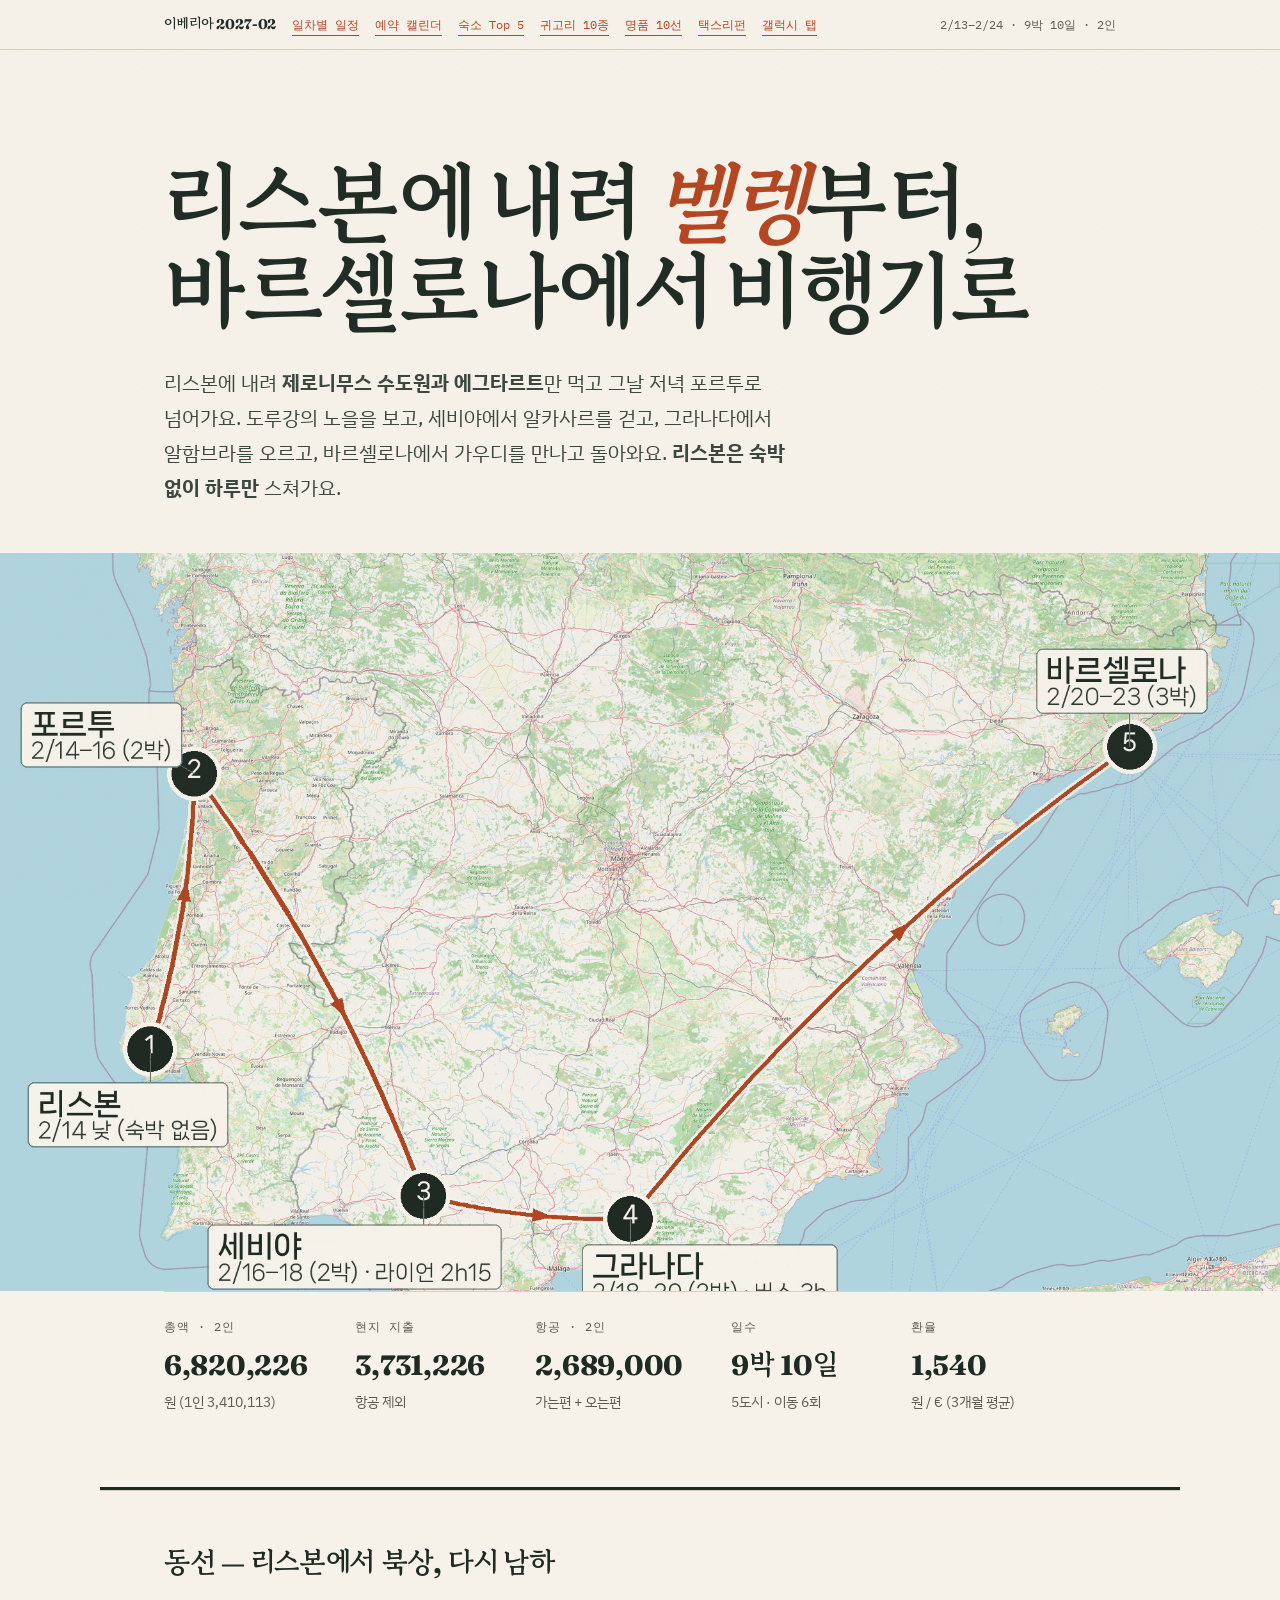
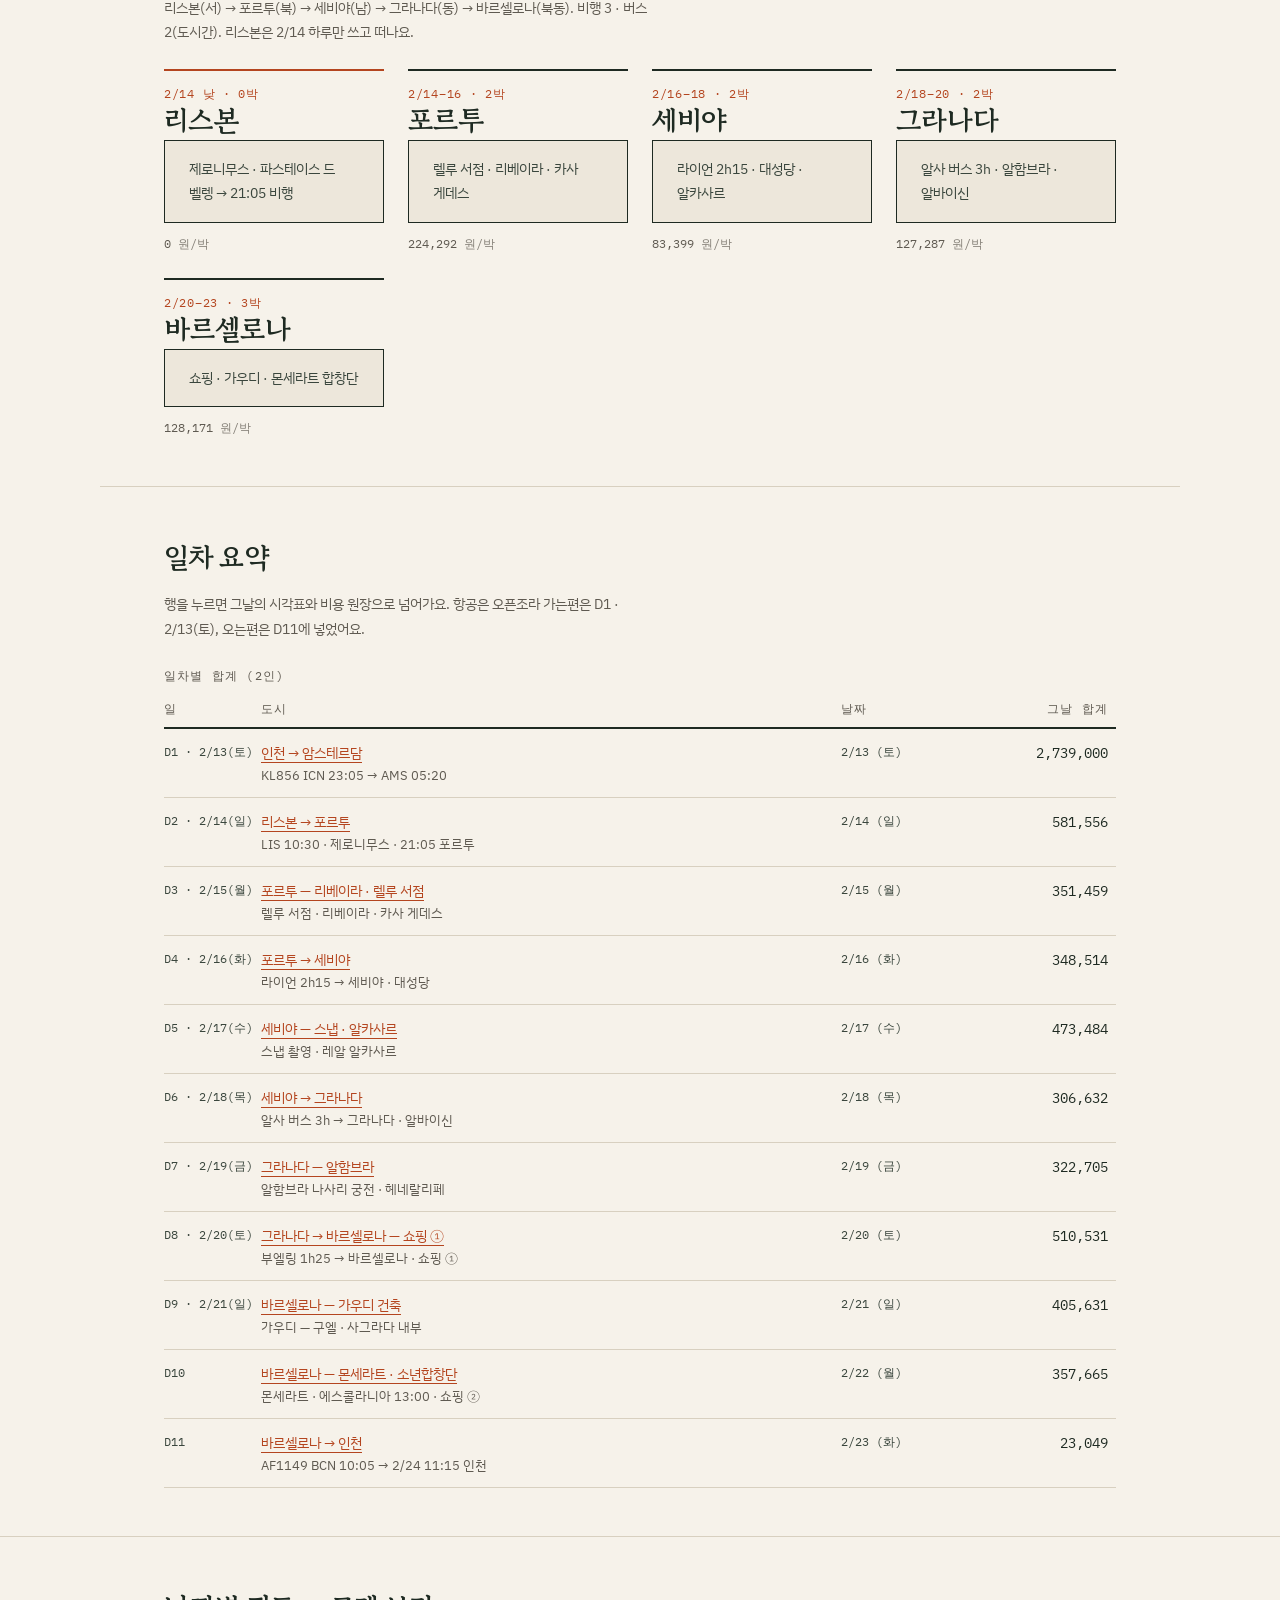
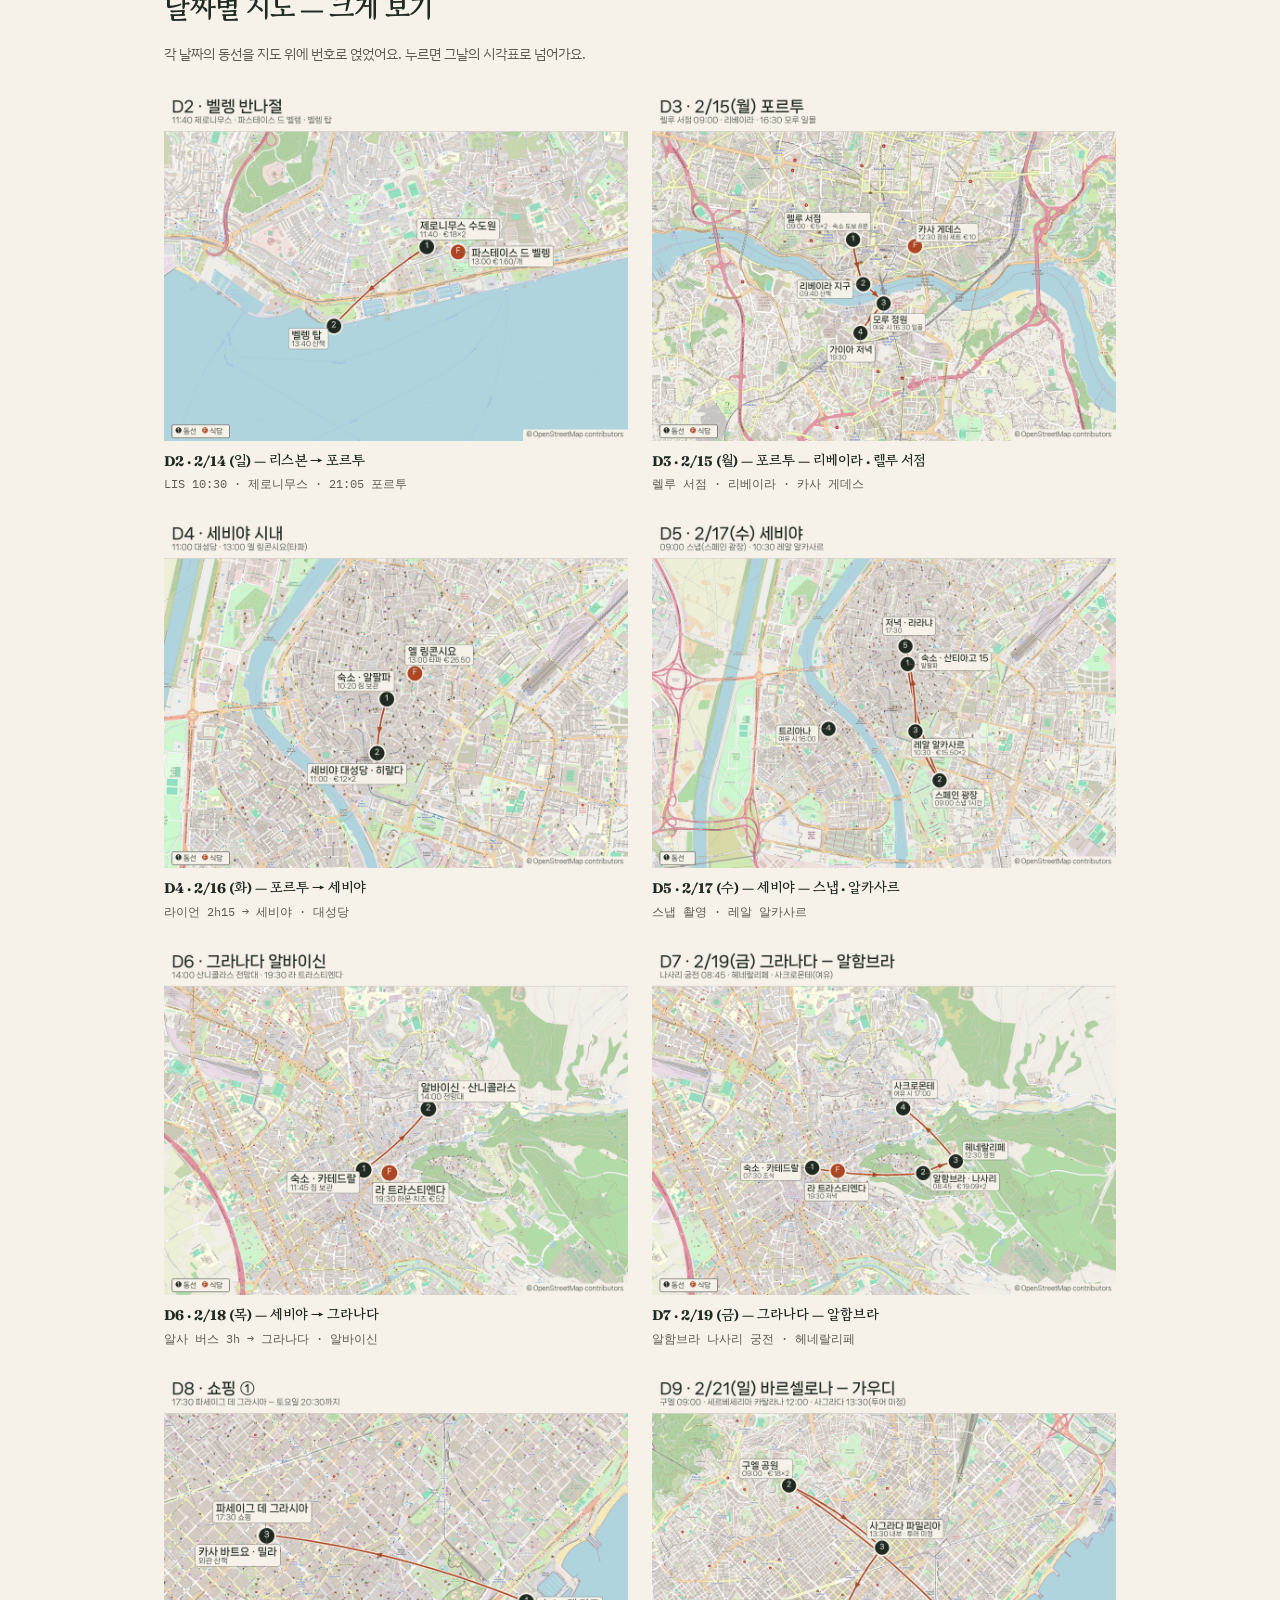
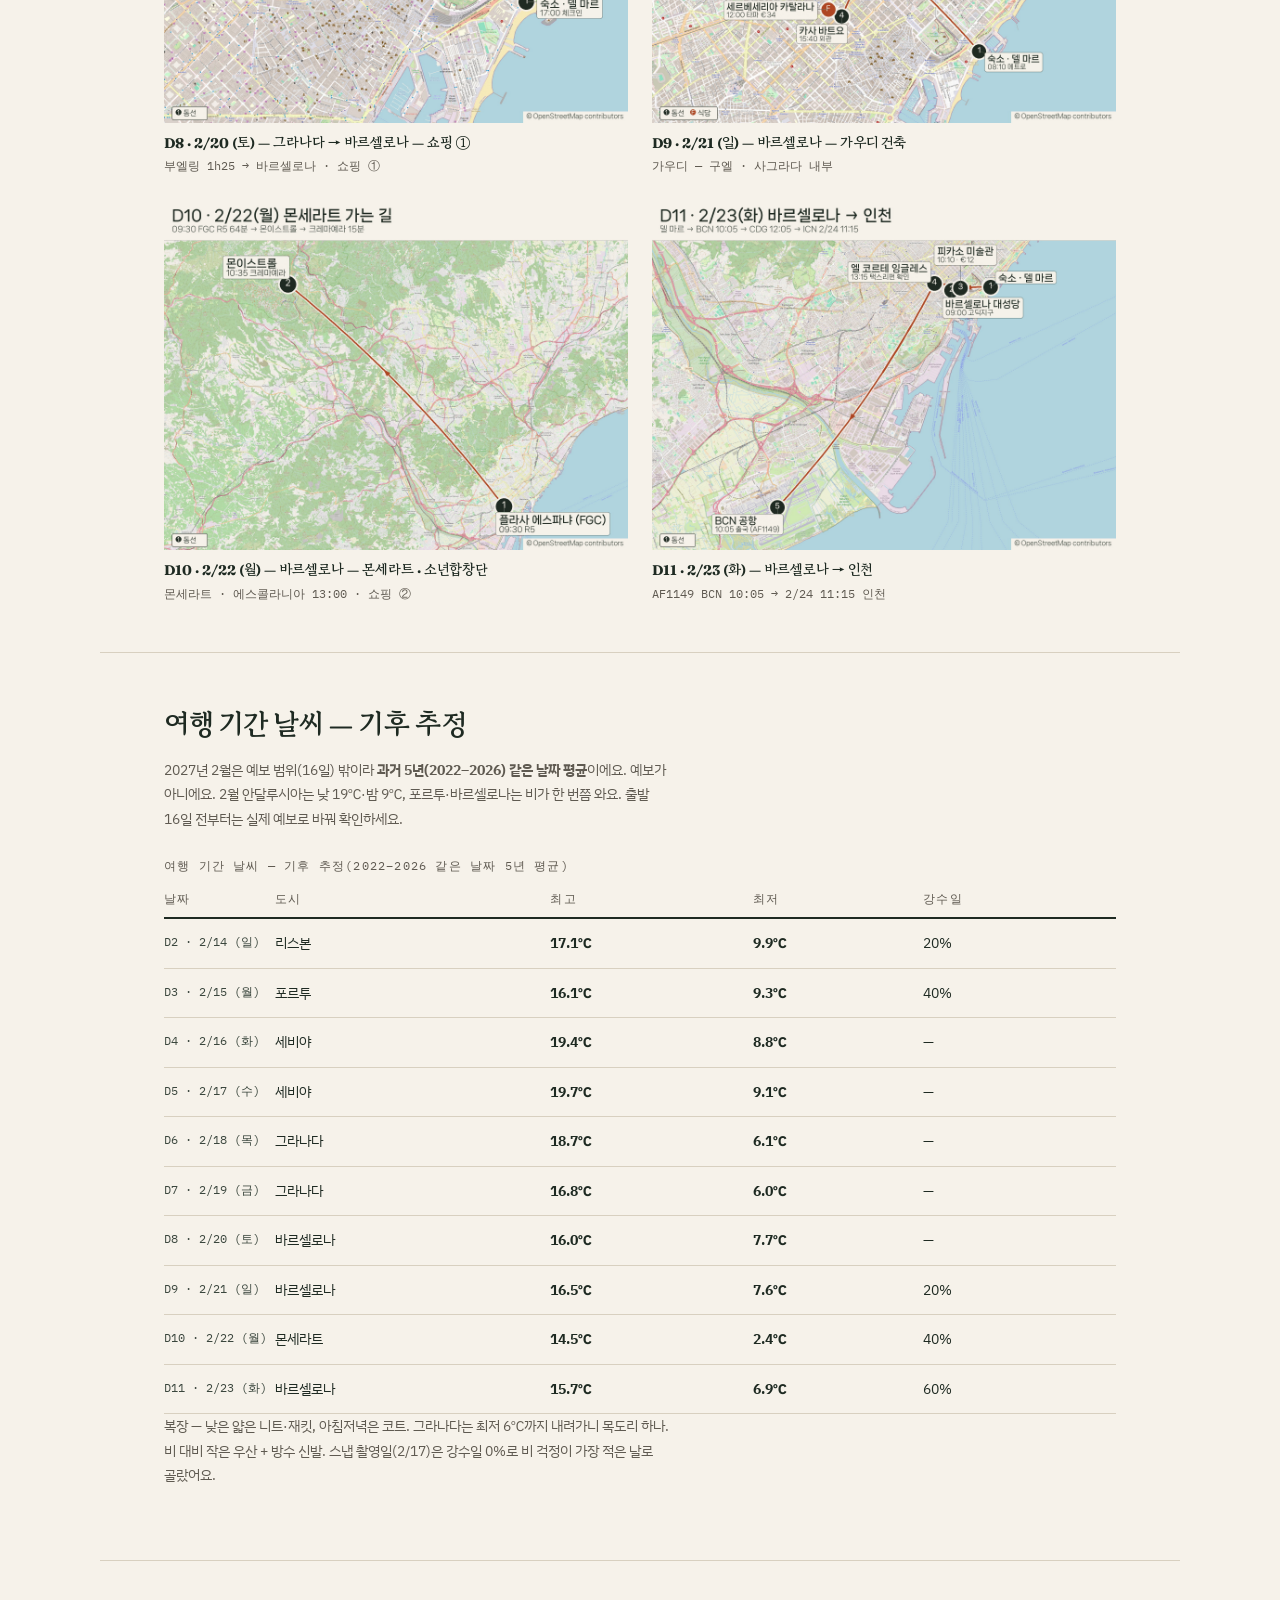
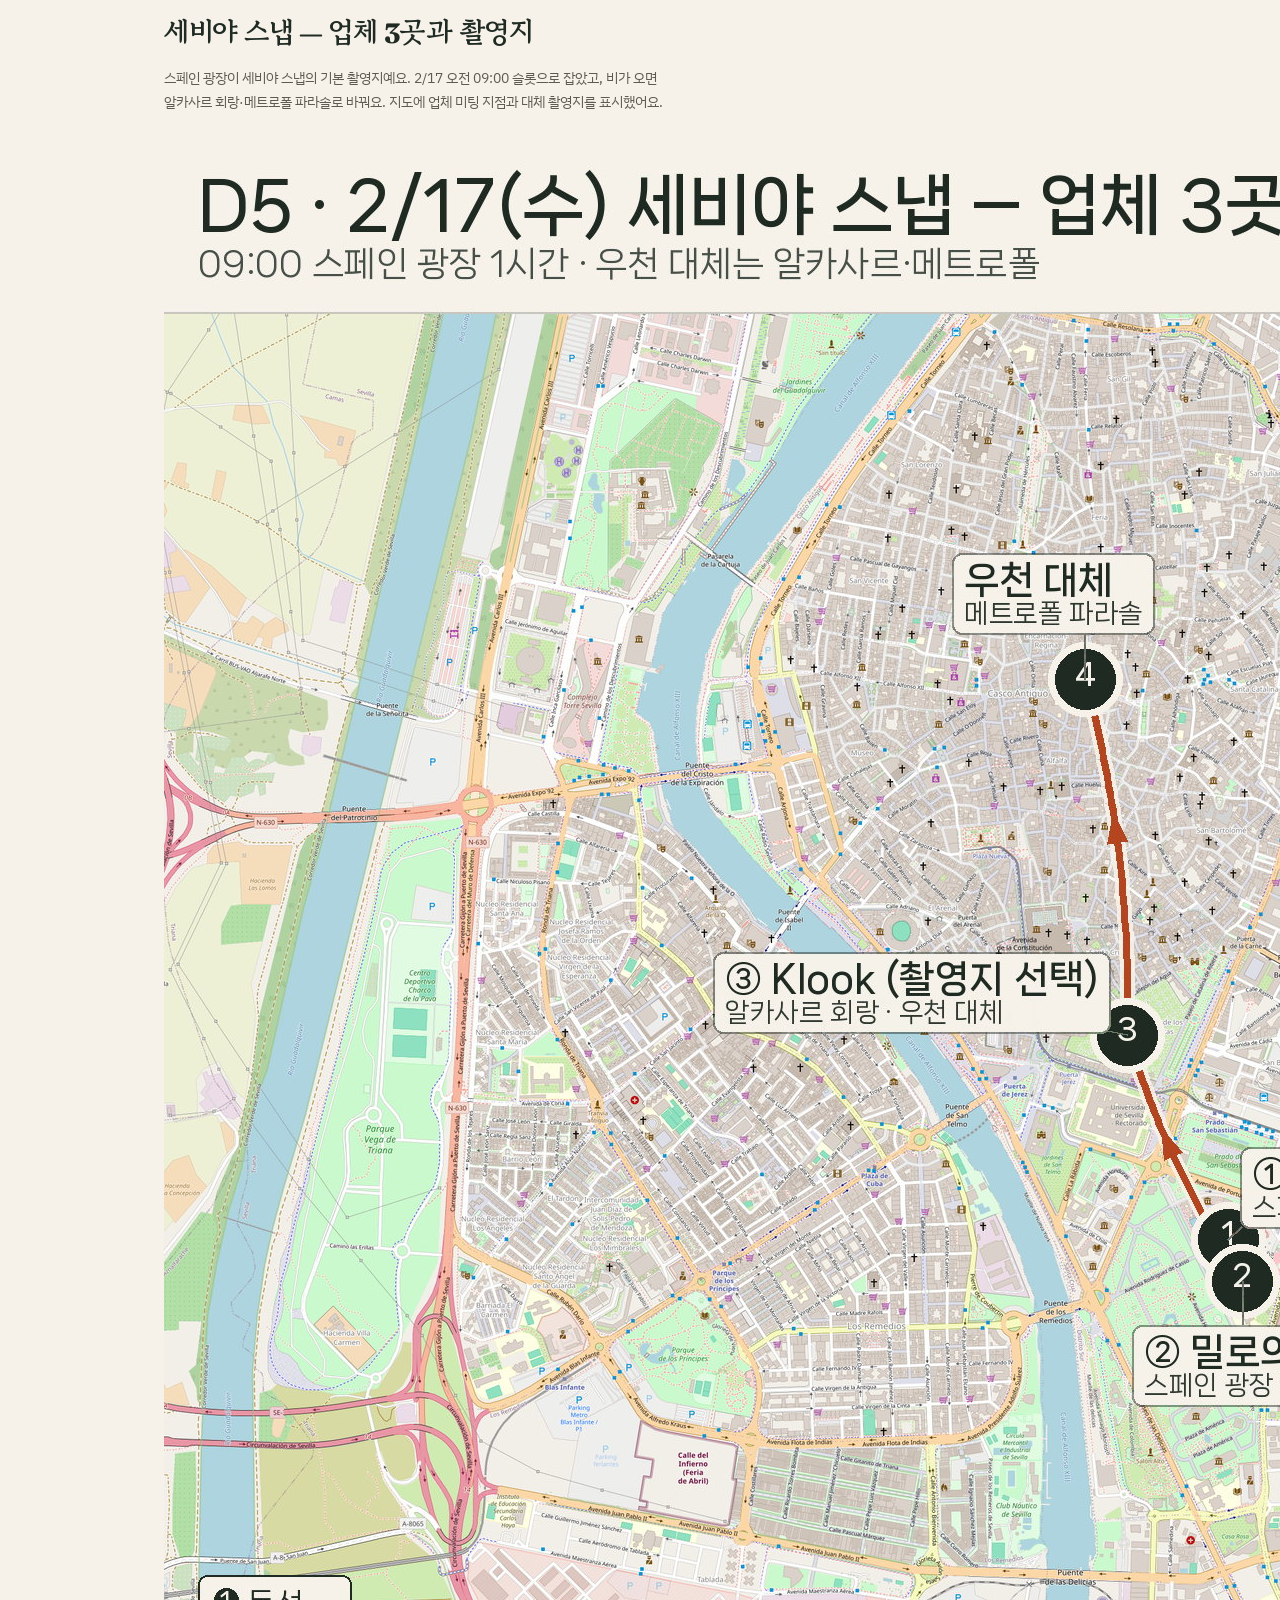
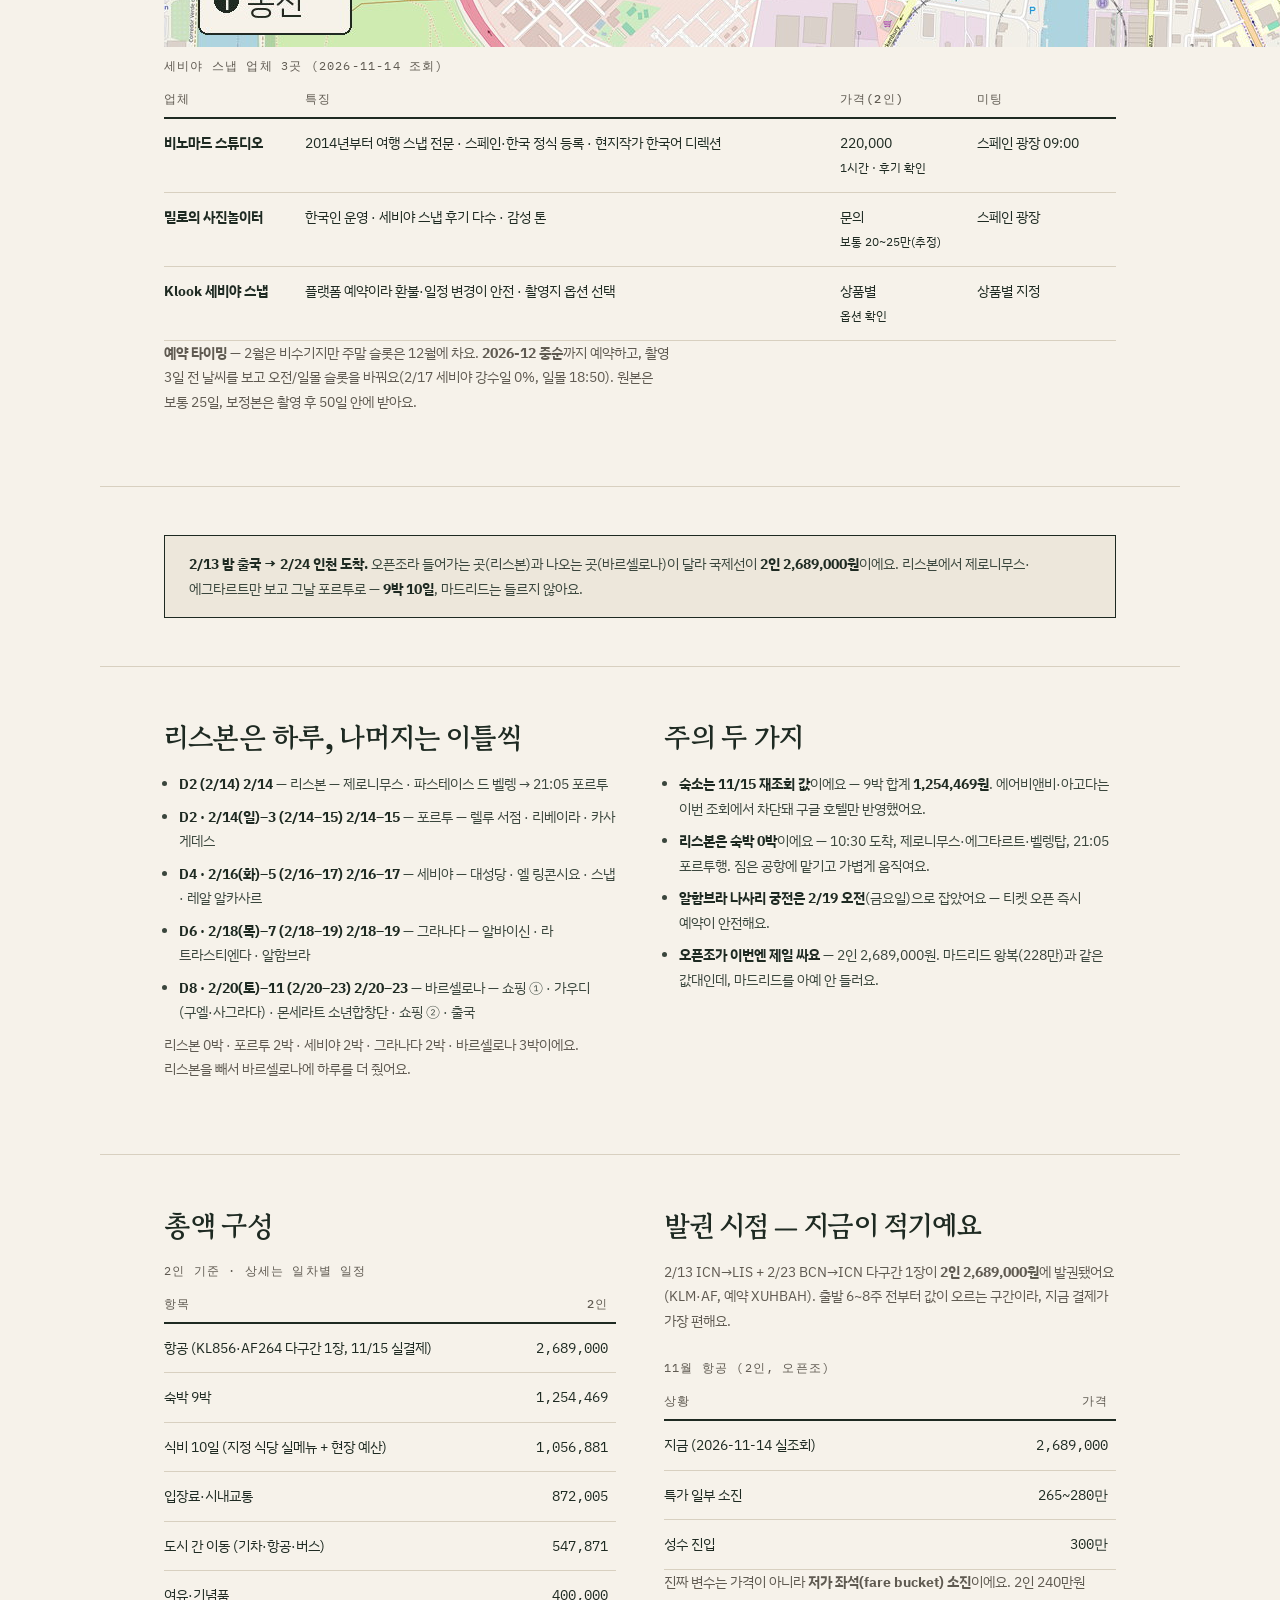
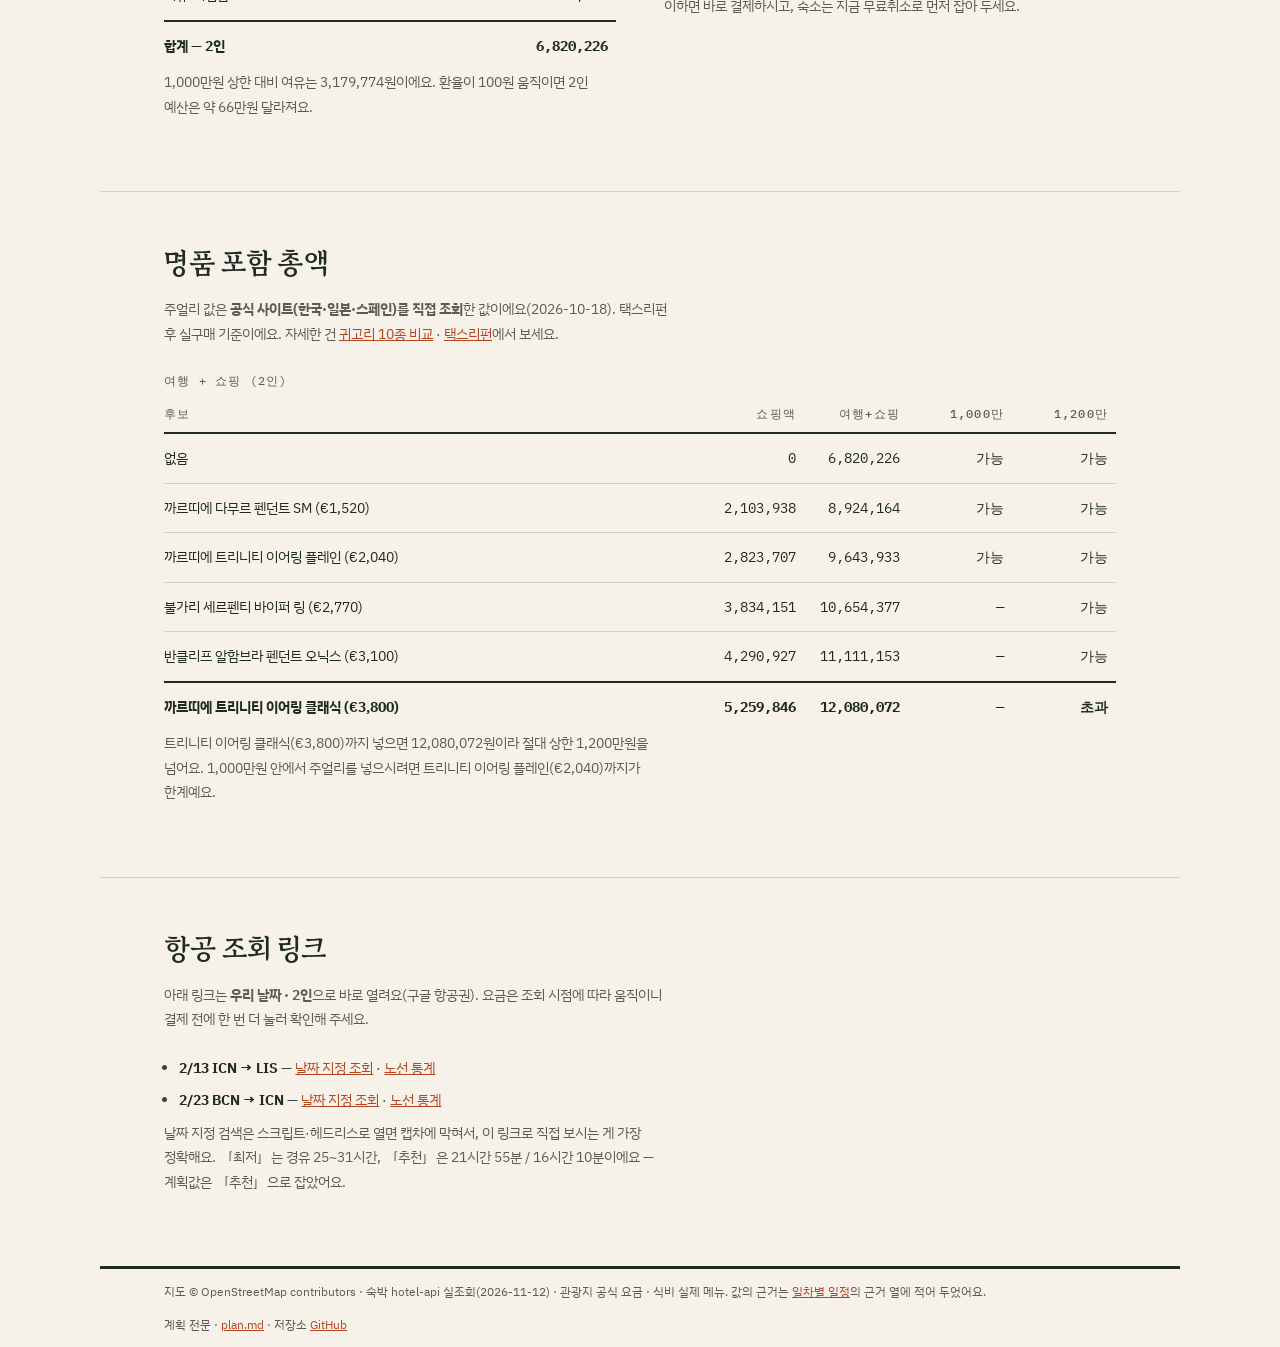
==== commit 97341583: "Alhambra official price 22.08 in D7" ====
--- a/index.html
+++ b/index.html
@@ -175,8 +175,8 @@
     <img src="img/00-전체동선.jpg" alt="전체 동선 지도 — 리스본·포르투·세비야·그라나다·바르셀로나">
   </figure>
   <dl class="figures">
-    <div><dt>총액 · 2인</dt><dd>6,810,716<small>원 (1인 3,405,358)</small></dd></div>
-    <div><dt>현지 지출</dt><dd>3,721,716<small>항공 제외</small></dd></div>
+    <div><dt>총액 · 2인</dt><dd>6,820,226<small>원 (1인 3,410,113)</small></dd></div>
+    <div><dt>현지 지출</dt><dd>3,731,226<small>항공 제외</small></dd></div>
     <div><dt>항공 · 2인</dt><dd>2,689,000<small>가는편 + 오는편</small></dd></div>
     <div><dt>일수</dt><dd>9박 10일<small>5도시 · 이동 6회</small></dd></div>
     <div><dt>환율</dt><dd>1,540<small>원 / € (3개월 평균)</small></dd></div>
@@ -261,7 +261,7 @@
         <td class="w"><a href="itinerary.html#day-7">그라나다 — 알함브라</a>
           <small>알함브라 나사리 궁전 · 헤네랄리페</small></td>
         <td class="dt">2/19 (금)</td>
-        <td class="num">313,195</td>
+        <td class="num">322,705</td>
       </tr><tr>
         <td class="t">D8 · 2/20(토)</td>
         <td class="w"><a href="itinerary.html#day-8">그라나다 → 바르셀로나 — 쇼핑 ①</a>
@@ -359,9 +359,9 @@
       <table class="ledger">
         <caption>2인 기준 · 상세는 일차별 일정</caption>
         <thead><tr><th scope="col">항목</th><th class="num" scope="col">2인</th></tr></thead>
-        <tbody><tr><td>항공 (KL856·AF264 다구간 1장, 11/15 실결제)</td><td class="num">2,689,000</td></tr><tr><td>숙박 9박</td><td class="num">1,254,469</td></tr><tr><td>식비 10일 (지정 식당 실메뉴 + 현장 예산)</td><td class="num">1,056,881</td></tr><tr><td>입장료·시내교통</td><td class="num">862,495</td></tr><tr><td>도시 간 이동 (기차·항공·버스)</td><td class="num">547,871</td></tr><tr><td>여유·기념품</td><td class="num">400,000</td></tr><tr class="sum"><td>합계 — 2인</td><td class="num">6,810,716</td></tr></tbody>
+        <tbody><tr><td>항공 (KL856·AF264 다구간 1장, 11/15 실결제)</td><td class="num">2,689,000</td></tr><tr><td>숙박 9박</td><td class="num">1,254,469</td></tr><tr><td>식비 10일 (지정 식당 실메뉴 + 현장 예산)</td><td class="num">1,056,881</td></tr><tr><td>입장료·시내교통</td><td class="num">872,005</td></tr><tr><td>도시 간 이동 (기차·항공·버스)</td><td class="num">547,871</td></tr><tr><td>여유·기념품</td><td class="num">400,000</td></tr><tr class="sum"><td>합계 — 2인</td><td class="num">6,820,226</td></tr></tbody>
       </table>
-      <p class="sub">1,000만원 상한 대비 여유는 3,189,284원이에요. 환율이 100원 움직이면 2인 예산은 약 66만원 달라져요.</p>
+      <p class="sub">1,000만원 상한 대비 여유는 3,179,774원이에요. 환율이 100원 움직이면 2인 예산은 약 66만원 달라져요.</p>
     </div>
     <div>
       <h2>발권 시점 — 지금이 적기예요</h2>
@@ -390,9 +390,9 @@
     <caption>여행 + 쇼핑 (2인)</caption>
     <thead><tr><th scope="col">후보</th><th class="num" scope="col">쇼핑액</th>
       <th class="num" scope="col">여행+쇼핑</th><th class="num" scope="col">1,000만</th><th class="num" scope="col">1,200만</th></tr></thead>
-    <tbody><tr><td data-label="후보">없음</td><td class="num" data-label="쇼핑액">0</td><td class="num" data-label="여행+쇼핑">6,810,716</td><td class="num" data-label="1,000만 이내">가능</td><td class="num" data-label="1,200만 이내">가능</td></tr><tr><td data-label="후보">까르띠에 다무르 펜던트 SM  (€1,520)</td><td class="num" data-label="쇼핑액">2,103,938</td><td class="num" data-label="여행+쇼핑">8,914,654</td><td class="num" data-label="1,000만 이내">가능</td><td class="num" data-label="1,200만 이내">가능</td></tr><tr><td data-label="후보">까르띠에 트리니티 이어링 플레인  (€2,040)</td><td class="num" data-label="쇼핑액">2,823,707</td><td class="num" data-label="여행+쇼핑">9,634,423</td><td class="num" data-label="1,000만 이내">가능</td><td class="num" data-label="1,200만 이내">가능</td></tr><tr><td data-label="후보">불가리 세르펜티 바이퍼 링  (€2,770)</td><td class="num" data-label="쇼핑액">3,834,151</td><td class="num" data-label="여행+쇼핑">10,644,867</td><td class="num" data-label="1,000만 이내">—</td><td class="num" data-label="1,200만 이내">가능</td></tr><tr><td data-label="후보">반클리프 알함브라 펜던트 오닉스  (€3,100)</td><td class="num" data-label="쇼핑액">4,290,927</td><td class="num" data-label="여행+쇼핑">11,101,643</td><td class="num" data-label="1,000만 이내">—</td><td class="num" data-label="1,200만 이내">가능</td></tr><tr class=sum><td data-label="후보">까르띠에 트리니티 이어링 클래식  (€3,800)</td><td class="num" data-label="쇼핑액">5,259,846</td><td class="num" data-label="여행+쇼핑">12,070,562</td><td class="num" data-label="1,000만 이내">—</td><td class="num" data-label="1,200만 이내">초과</td></tr></tbody>
+    <tbody><tr><td data-label="후보">없음</td><td class="num" data-label="쇼핑액">0</td><td class="num" data-label="여행+쇼핑">6,820,226</td><td class="num" data-label="1,000만 이내">가능</td><td class="num" data-label="1,200만 이내">가능</td></tr><tr><td data-label="후보">까르띠에 다무르 펜던트 SM  (€1,520)</td><td class="num" data-label="쇼핑액">2,103,938</td><td class="num" data-label="여행+쇼핑">8,924,164</td><td class="num" data-label="1,000만 이내">가능</td><td class="num" data-label="1,200만 이내">가능</td></tr><tr><td data-label="후보">까르띠에 트리니티 이어링 플레인  (€2,040)</td><td class="num" data-label="쇼핑액">2,823,707</td><td class="num" data-label="여행+쇼핑">9,643,933</td><td class="num" data-label="1,000만 이내">가능</td><td class="num" data-label="1,200만 이내">가능</td></tr><tr><td data-label="후보">불가리 세르펜티 바이퍼 링  (€2,770)</td><td class="num" data-label="쇼핑액">3,834,151</td><td class="num" data-label="여행+쇼핑">10,654,377</td><td class="num" data-label="1,000만 이내">—</td><td class="num" data-label="1,200만 이내">가능</td></tr><tr><td data-label="후보">반클리프 알함브라 펜던트 오닉스  (€3,100)</td><td class="num" data-label="쇼핑액">4,290,927</td><td class="num" data-label="여행+쇼핑">11,111,153</td><td class="num" data-label="1,000만 이내">—</td><td class="num" data-label="1,200만 이내">가능</td></tr><tr class=sum><td data-label="후보">까르띠에 트리니티 이어링 클래식  (€3,800)</td><td class="num" data-label="쇼핑액">5,259,846</td><td class="num" data-label="여행+쇼핑">12,080,072</td><td class="num" data-label="1,000만 이내">—</td><td class="num" data-label="1,200만 이내">초과</td></tr></tbody>
   </table>
-  <p class="sub">트리니티 이어링 클래식(€3,800)까지 넣으면 12,070,562원이라 절대 상한 1,200만원을 넘어요.
+  <p class="sub">트리니티 이어링 클래식(€3,800)까지 넣으면 12,080,072원이라 절대 상한 1,200만원을 넘어요.
     1,000만원 안에서 주얼리를 넣으시려면 트리니티 이어링 플레인(€2,040)까지가 한계예요.</p>
 </section>
 <section class="block wrap">
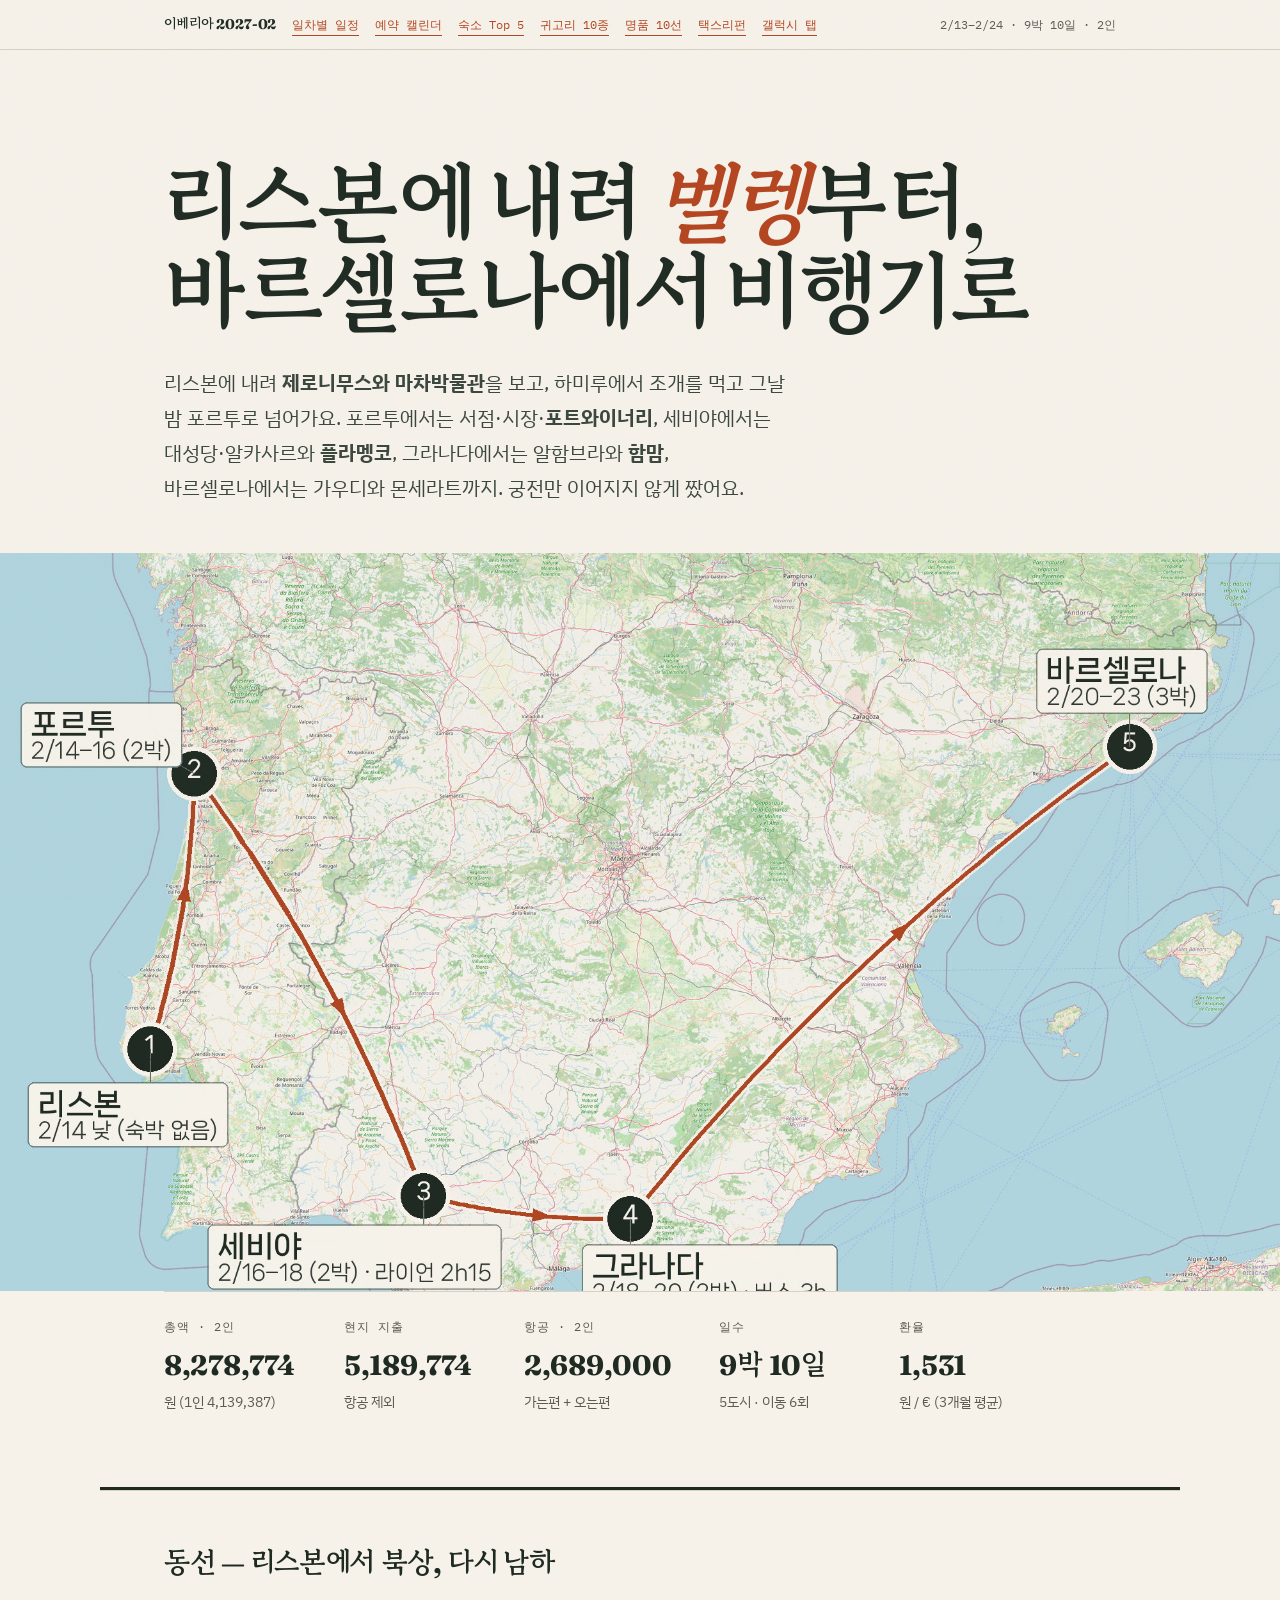
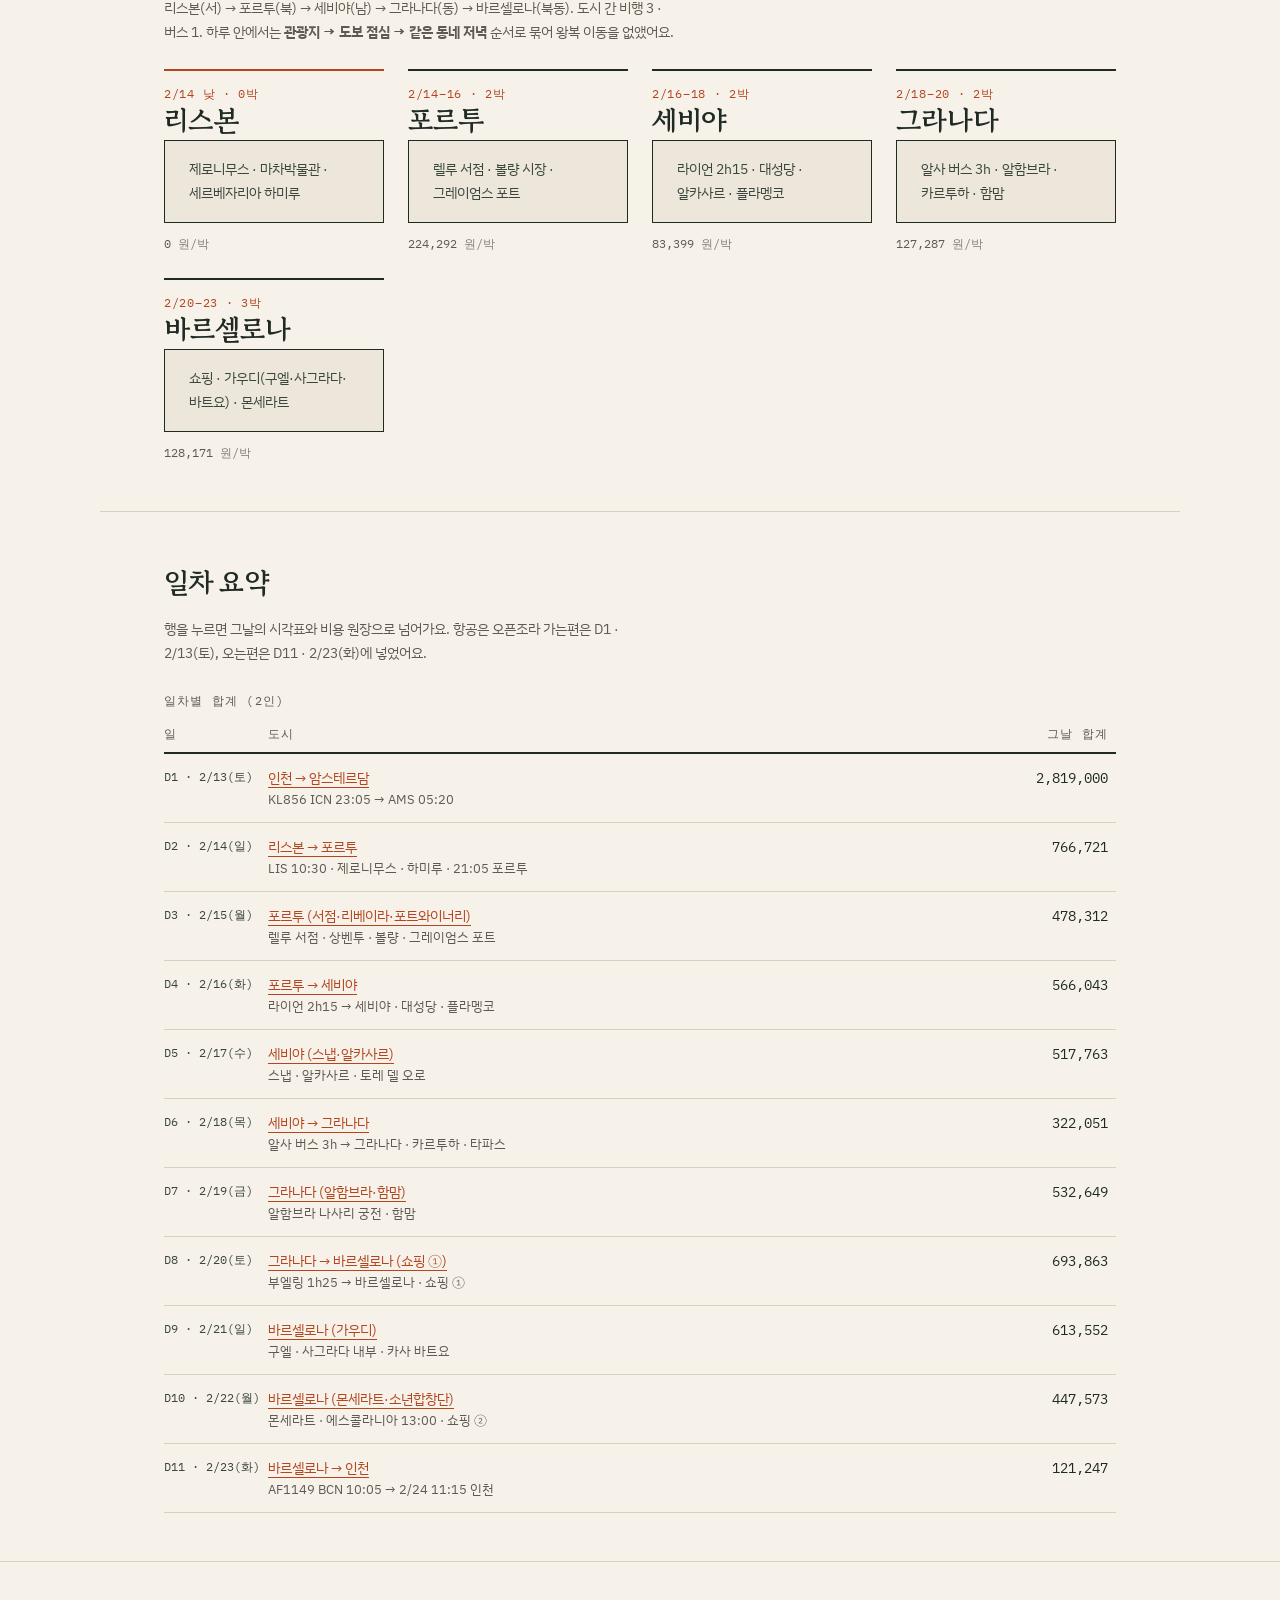
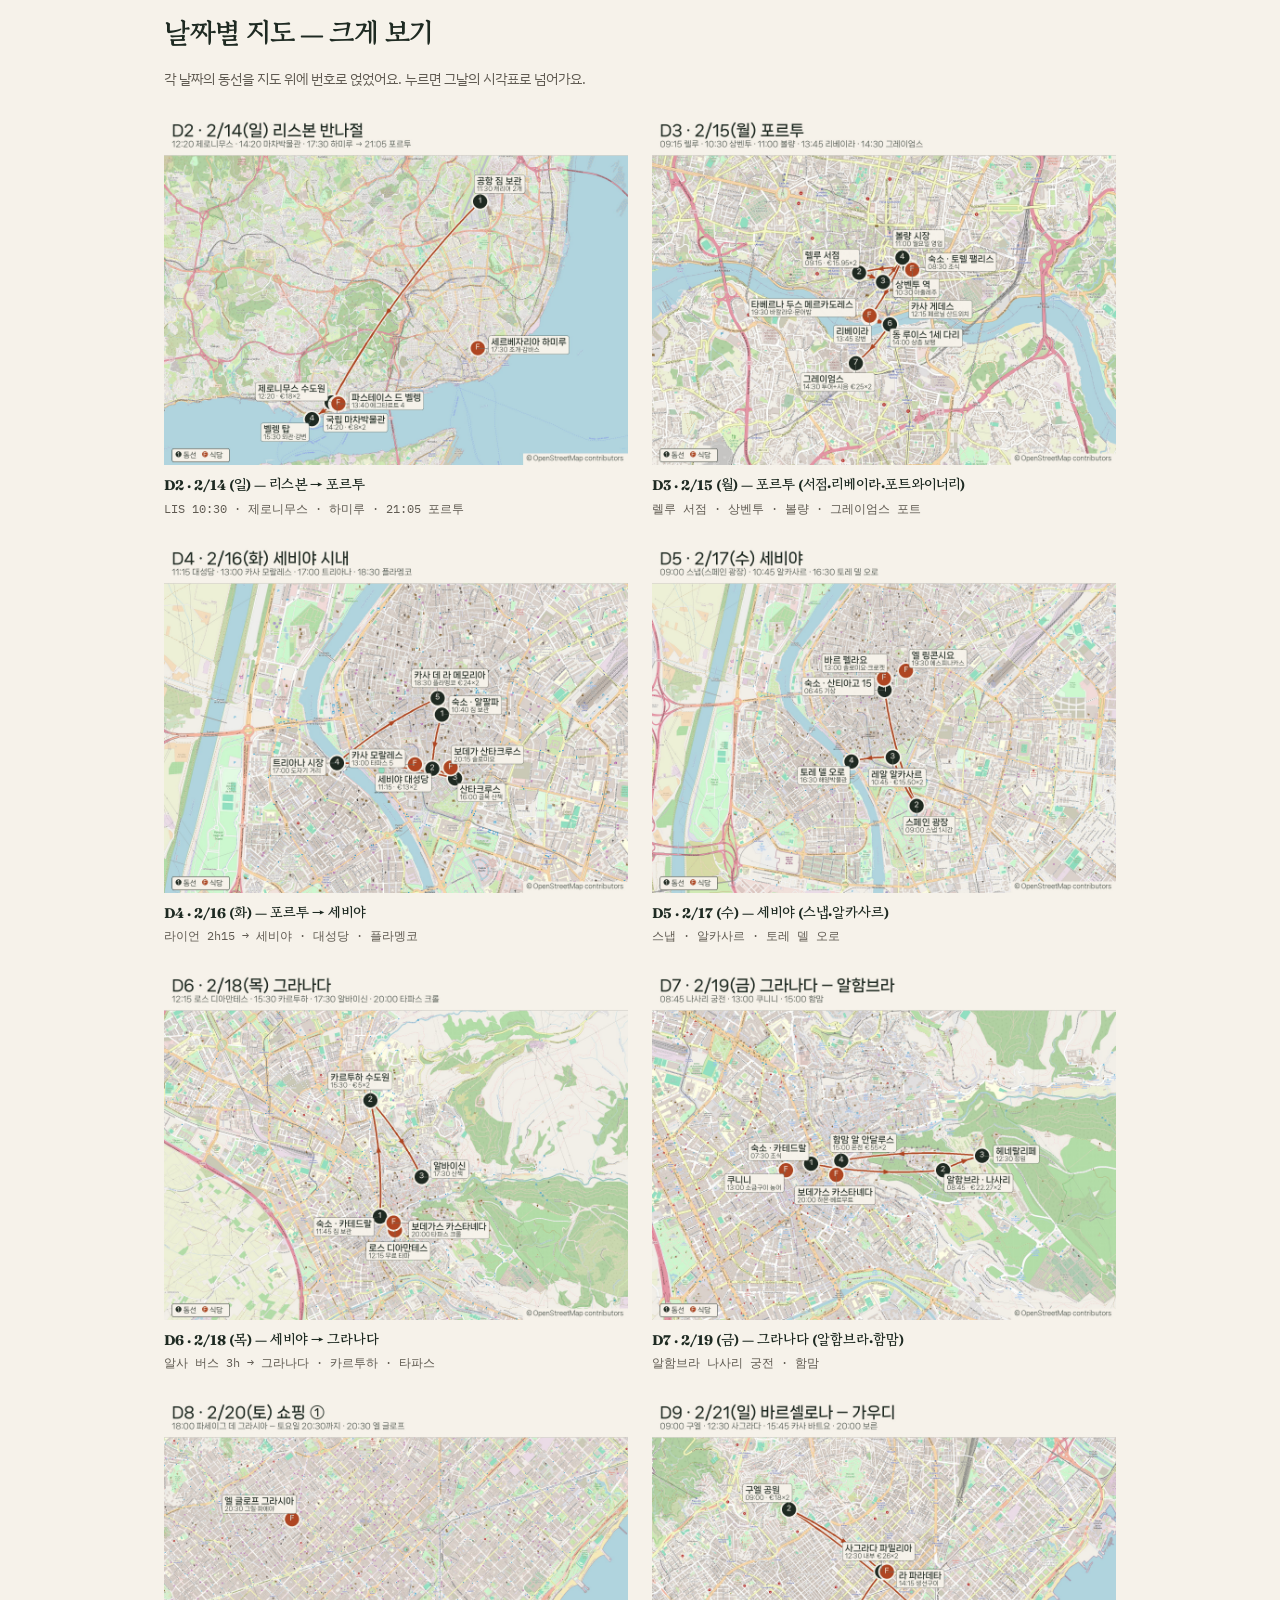
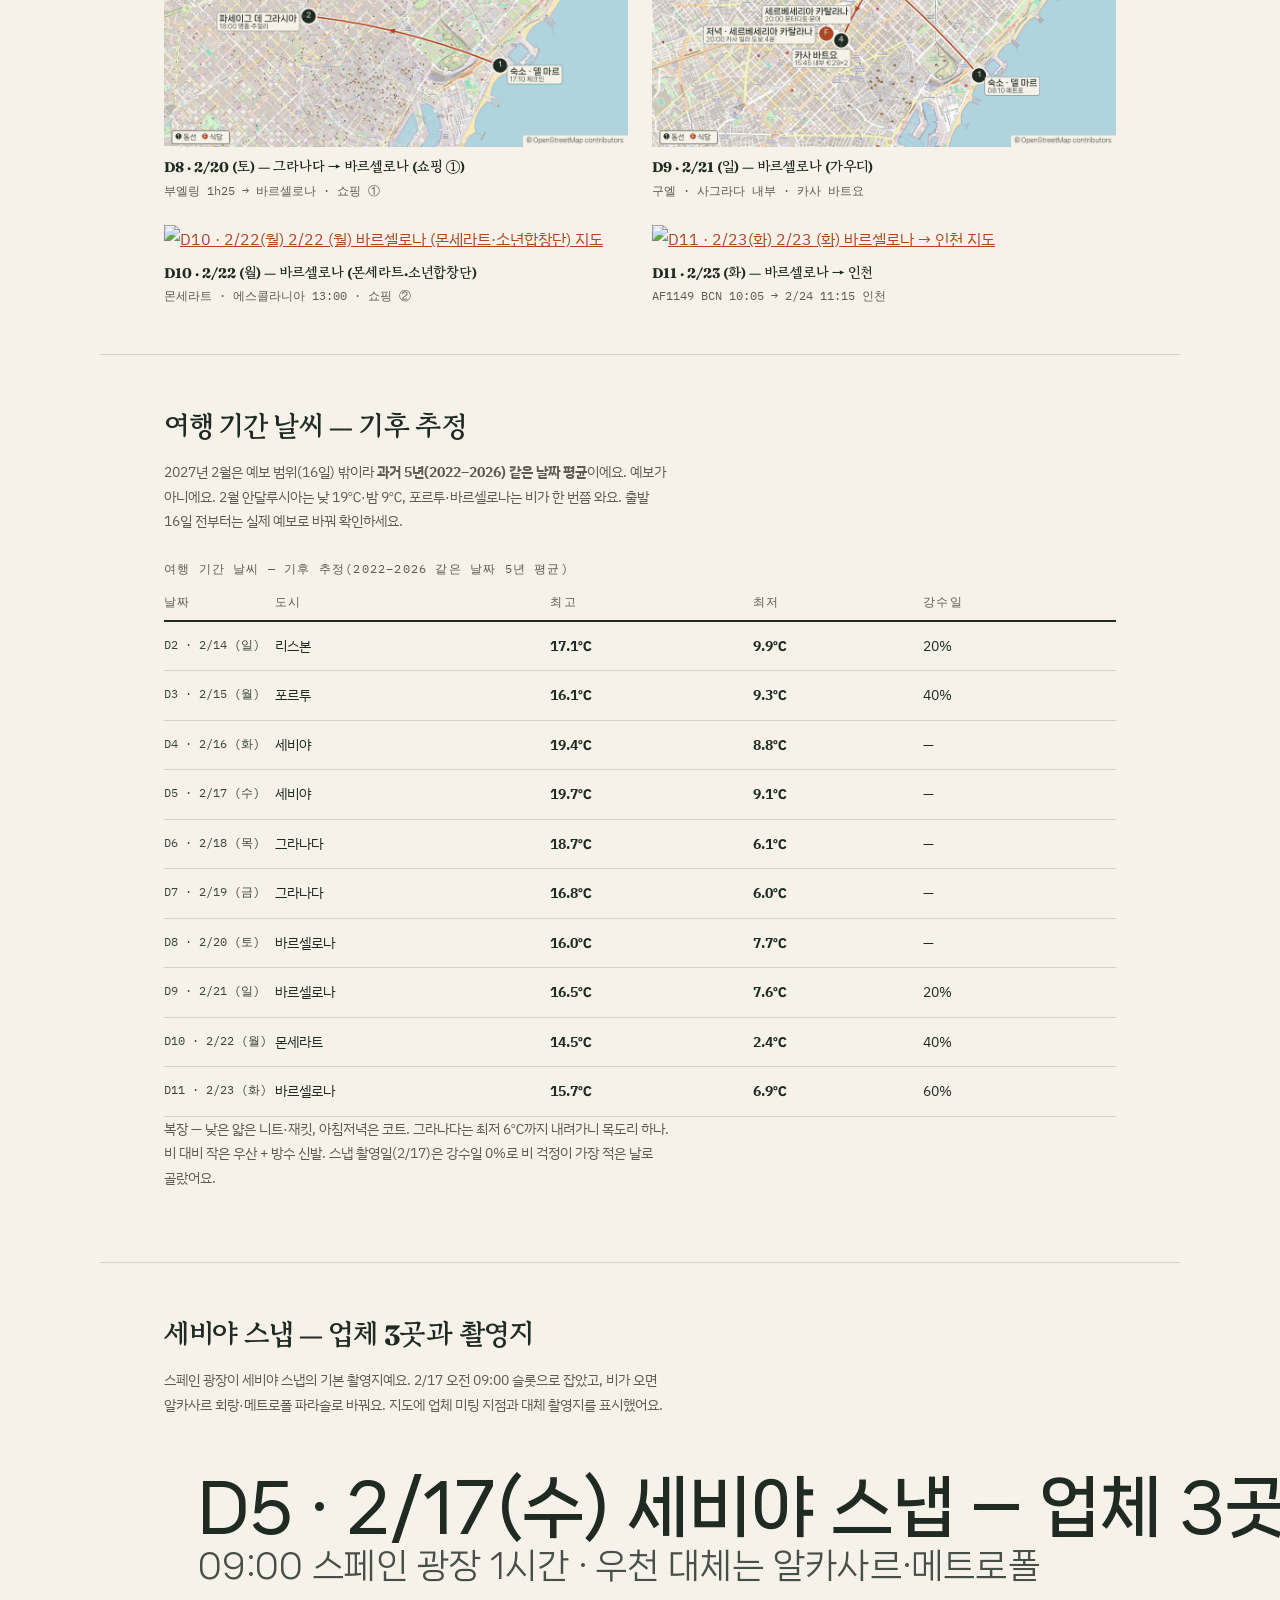
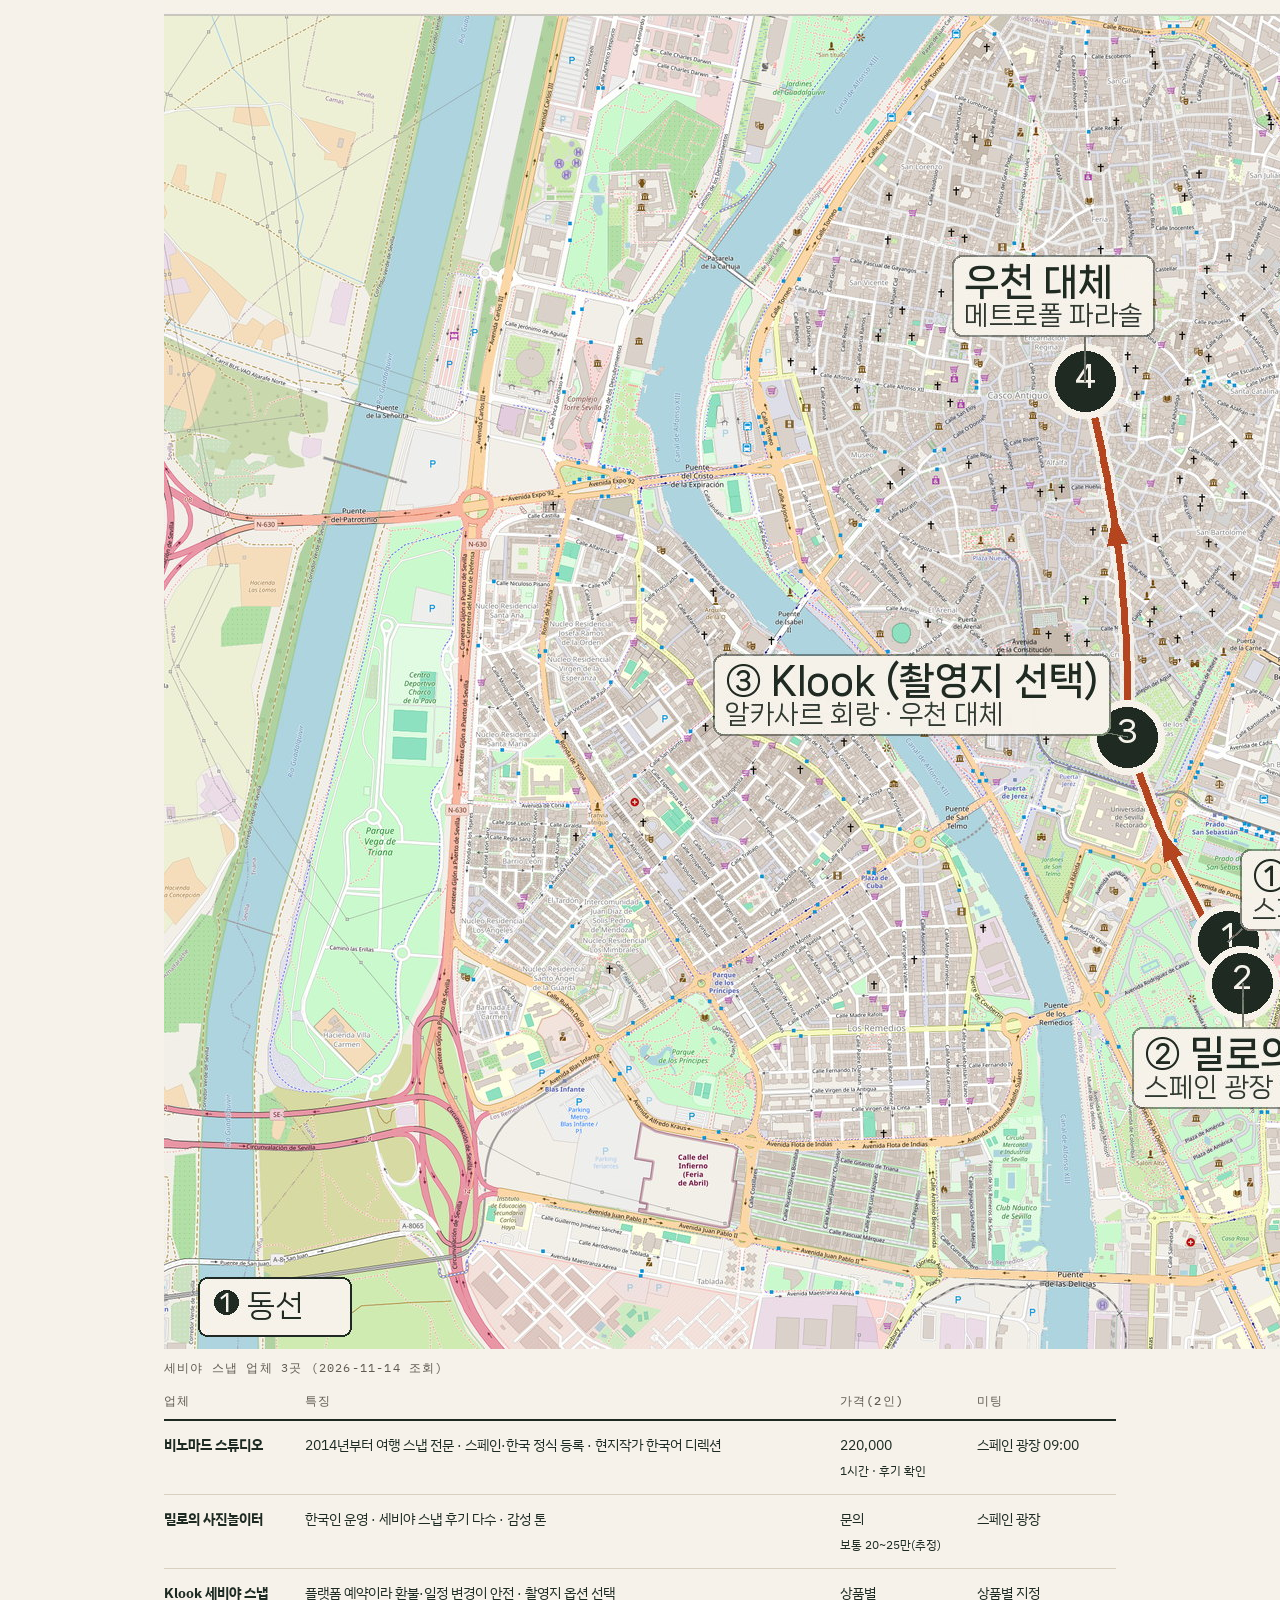
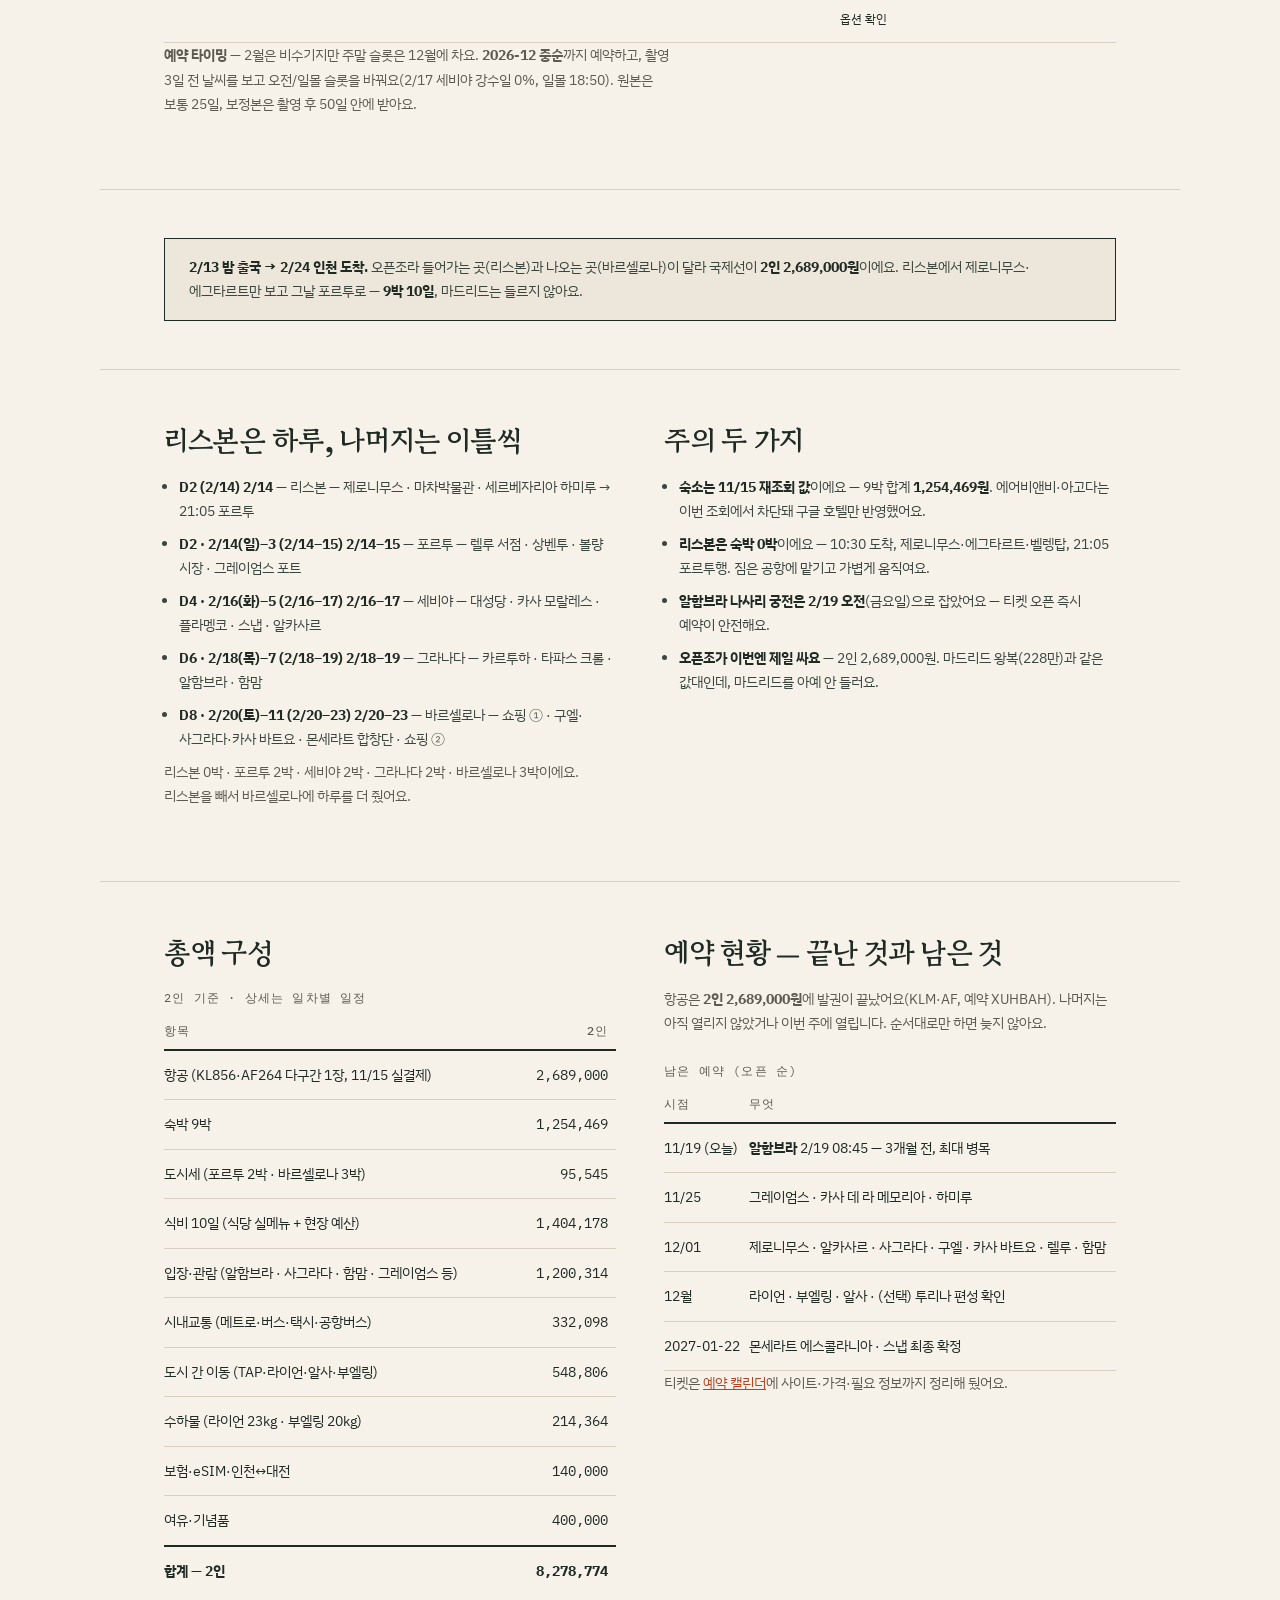
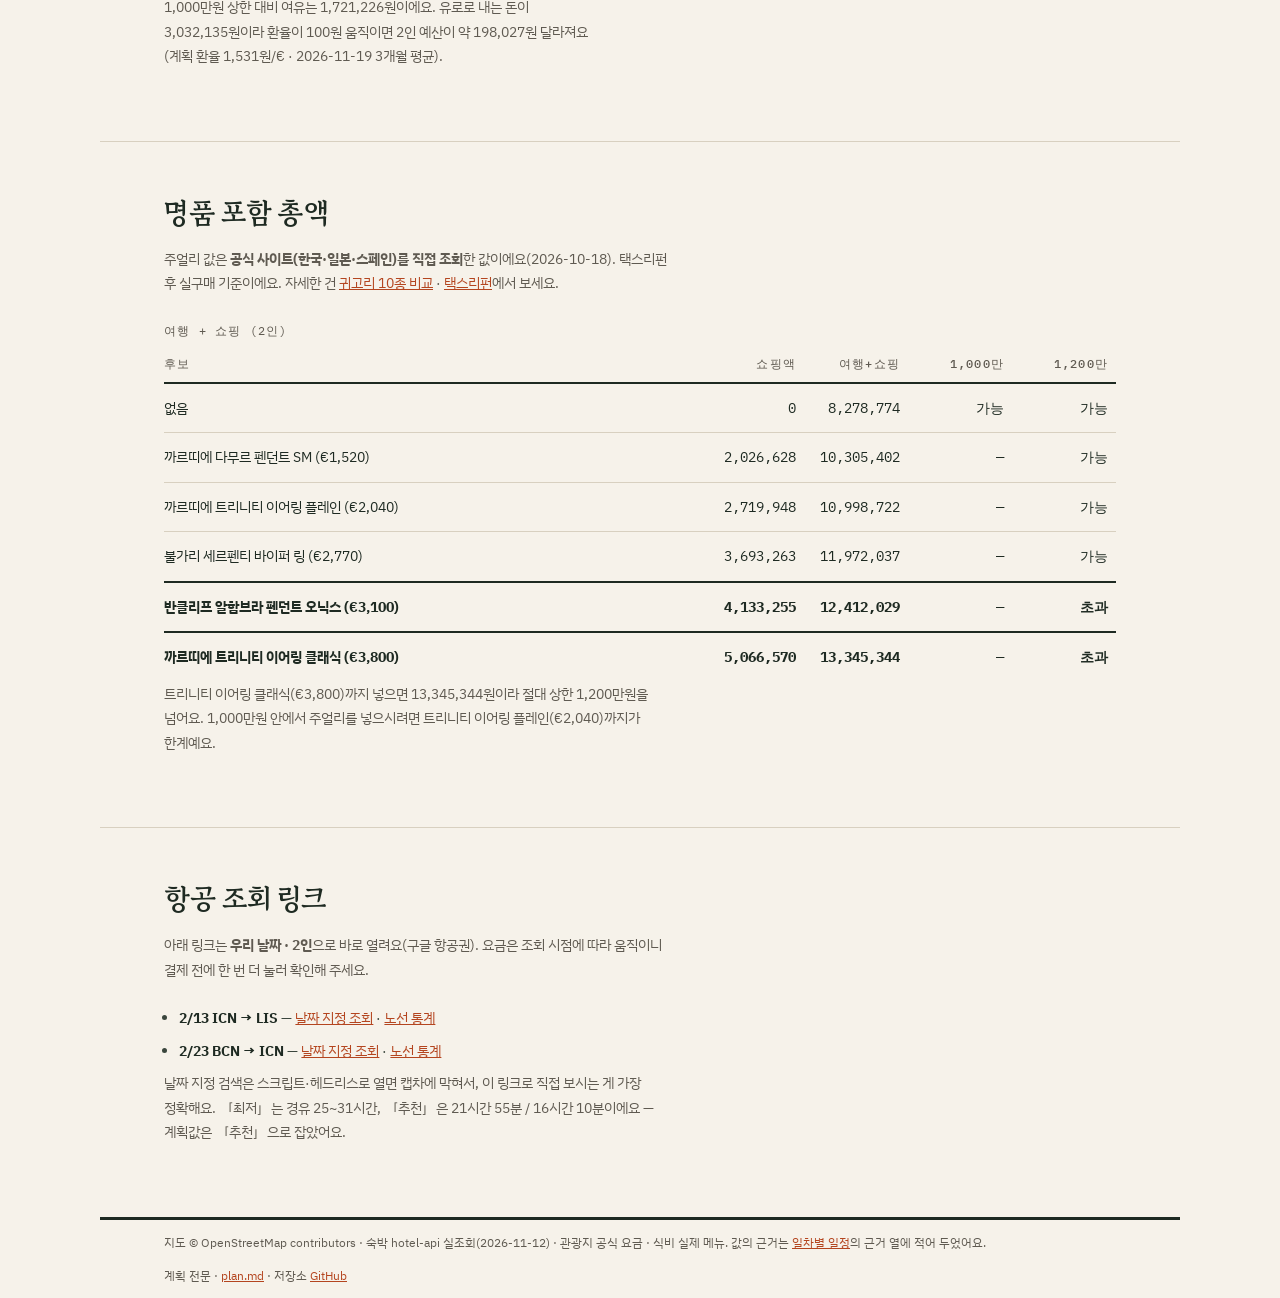
==== commit 62d376e6: "일정·예산 재계산: 환율 1,531.17원/€ 반영, 식비·시내교통 현실화, 동선 재배치 - 유로 항목을 원가×3개월 평균 환율로 계산 (총액 6,820,226 → 8,278,77" ====
--- a/index.html
+++ b/index.html
@@ -168,124 +168,114 @@
 <main>
 <section class="hero wrap">
   <h1>리스본에 내려 <em>벨렝</em>부터,<br>바르셀로나에서 비행기로</h1>
-  <p class="lede">리스본에 내려 <b>제로니무스 수도원과 에그타르트</b>만 먹고 그날 저녁 포르투로 넘어가요.
-    도루강의 노을을 보고, 세비야에서 알카사르를 걷고, 그라나다에서 알함브라를 오르고,
-    바르셀로나에서 가우디를 만나고 돌아와요. <b>리스본은 숙박 없이 하루만</b> 스쳐가요.</p>
+  <p class="lede">리스본에 내려 <b>제로니무스와 마차박물관</b>을 보고, 하미루에서 조개를 먹고 그날 밤 포르투로 넘어가요.
+    포르투에서는 서점·시장·<b>포트와이너리</b>, 세비야에서는 대성당·알카사르와 <b>플라멩코</b>,
+    그라나다에서는 알함브라와 <b>함맘</b>, 바르셀로나에서는 가우디와 몬세라트까지. 궁전만 이어지지 않게 짰어요.</p>
   <figure class="bleed reveal">
     <img src="img/00-전체동선.jpg" alt="전체 동선 지도 — 리스본·포르투·세비야·그라나다·바르셀로나">
   </figure>
   <dl class="figures">
-    <div><dt>총액 · 2인</dt><dd>6,820,226<small>원 (1인 3,410,113)</small></dd></div>
-    <div><dt>현지 지출</dt><dd>3,731,226<small>항공 제외</small></dd></div>
+    <div><dt>총액 · 2인</dt><dd>8,278,774<small>원 (1인 4,139,387)</small></dd></div>
+    <div><dt>현지 지출</dt><dd>5,189,774<small>항공 제외</small></dd></div>
     <div><dt>항공 · 2인</dt><dd>2,689,000<small>가는편 + 오는편</small></dd></div>
     <div><dt>일수</dt><dd>9박 10일<small>5도시 · 이동 6회</small></dd></div>
-    <div><dt>환율</dt><dd>1,540<small>원 / € (3개월 평균)</small></dd></div>
+    <div><dt>환율</dt><dd>1,531<small>원 / € (3개월 평균)</small></dd></div>
   </dl>
 </section>
 
 <section class="block wrap">
   <h2>동선 — 리스본에서 북상, 다시 남하</h2>
-  <p class="sub">리스본(서) → 포르투(북) → 세비야(남) → 그라나다(동) → 바르셀로나(북동). 비행 3 · 버스 2(도시간). 리스본은 2/14 하루만 쓰고 떠나요.</p>
+  <p class="sub">리스본(서) → 포르투(북) → 세비야(남) → 그라나다(동) → 바르셀로나(북동). 도시 간 비행 3 · 버스 1.
+    하루 안에서는 <b>관광지 → 도보 점심 → 같은 동네 저녁</b> 순서로 묶어 왕복 이동을 없앴어요.</p>
   <div class="route"><div class="stop">
         <span class="when">2/14 낮 · 0박</span>
         <span class="name">리스본</span>
-        <span class="note">제로니무스 · 파스테이스 드 벨렝 → 21:05 비행</span>
+        <span class="note">제로니무스 · 마차박물관 · 세르베자리아 하미루</span>
         <span class="price">0 <em>원/박</em></span>
       </div><div class="stop">
         <span class="when">2/14–16 · 2박</span>
         <span class="name">포르투</span>
-        <span class="note">렐루 서점 · 리베이라 · 카사 게데스</span>
+        <span class="note">렐루 서점 · 볼량 시장 · 그레이엄스 포트</span>
         <span class="price">224,292 <em>원/박</em></span>
       </div><div class="stop">
         <span class="when">2/16–18 · 2박</span>
         <span class="name">세비야</span>
-        <span class="note">라이언 2h15 · 대성당 · 알카사르</span>
+        <span class="note">라이언 2h15 · 대성당 · 알카사르 · 플라멩코</span>
         <span class="price">83,399 <em>원/박</em></span>
       </div><div class="stop">
         <span class="when">2/18–20 · 2박</span>
         <span class="name">그라나다</span>
-        <span class="note">알사 버스 3h · 알함브라 · 알바이신</span>
+        <span class="note">알사 버스 3h · 알함브라 · 카르투하 · 함맘</span>
         <span class="price">127,287 <em>원/박</em></span>
       </div><div class="stop">
         <span class="when">2/20–23 · 3박</span>
         <span class="name">바르셀로나</span>
-        <span class="note">쇼핑 · 가우디 · 몬세라트 합창단</span>
+        <span class="note">쇼핑 · 가우디(구엘·사그라다·바트요) · 몬세라트</span>
         <span class="price">128,171 <em>원/박</em></span>
       </div></div>
 </section>
 
 <section class="block wrap">
   <h2>일차 요약</h2>
-  <p class="sub">행을 누르면 그날의 시각표와 비용 원장으로 넘어가요. 항공은 오픈조라 가는편은 D1 · 2/13(토), 오는편은 D11에 넣었어요.</p>
+  <p class="sub">행을 누르면 그날의 시각표와 비용 원장으로 넘어가요. 항공은 오픈조라 가는편은 D1 · 2/13(토), 오는편은 D11 · 2/23(화)에 넣었어요.</p>
   <table class="ledger">
     <caption>일차별 합계 (2인)</caption>
-    <thead><tr><th scope="col">일</th><th scope="col">도시</th><th scope="col">날짜</th><th class="num" scope="col">그날 합계</th></tr></thead>
+    <thead><tr><th scope="col">일</th><th scope="col">도시</th><th class="num" scope="col">그날 합계</th></tr></thead>
     <tbody><tr>
         <td class="t">D1 · 2/13(토)</td>
         <td class="w"><a href="itinerary.html#day-1">인천 → 암스테르담</a>
           <small>KL856 ICN 23:05 → AMS 05:20</small></td>
-        <td class="dt">2/13 (토)</td>
-        <td class="num">2,739,000</td>
+        <td class="num">2,819,000</td>
       </tr><tr>
         <td class="t">D2 · 2/14(일)</td>
         <td class="w"><a href="itinerary.html#day-2">리스본 → 포르투</a>
-          <small>LIS 10:30 · 제로니무스 · 21:05 포르투</small></td>
-        <td class="dt">2/14 (일)</td>
-        <td class="num">581,556</td>
+          <small>LIS 10:30 · 제로니무스 · 하미루 · 21:05 포르투</small></td>
+        <td class="num">766,721</td>
       </tr><tr>
         <td class="t">D3 · 2/15(월)</td>
-        <td class="w"><a href="itinerary.html#day-3">포르투 — 리베이라 · 렐루 서점</a>
-          <small>렐루 서점 · 리베이라 · 카사 게데스</small></td>
-        <td class="dt">2/15 (월)</td>
-        <td class="num">351,459</td>
+        <td class="w"><a href="itinerary.html#day-3">포르투 (서점·리베이라·포트와이너리)</a>
+          <small>렐루 서점 · 상벤투 · 볼량 · 그레이엄스 포트</small></td>
+        <td class="num">478,312</td>
       </tr><tr>
         <td class="t">D4 · 2/16(화)</td>
         <td class="w"><a href="itinerary.html#day-4">포르투 → 세비야</a>
-          <small>라이언 2h15 → 세비야 · 대성당</small></td>
-        <td class="dt">2/16 (화)</td>
-        <td class="num">348,514</td>
+          <small>라이언 2h15 → 세비야 · 대성당 · 플라멩코</small></td>
+        <td class="num">566,043</td>
       </tr><tr>
         <td class="t">D5 · 2/17(수)</td>
-        <td class="w"><a href="itinerary.html#day-5">세비야 — 스냅 · 알카사르</a>
-          <small>스냅 촬영 · 레알 알카사르</small></td>
-        <td class="dt">2/17 (수)</td>
-        <td class="num">473,484</td>
+        <td class="w"><a href="itinerary.html#day-5">세비야 (스냅·알카사르)</a>
+          <small>스냅 · 알카사르 · 토레 델 오로</small></td>
+        <td class="num">517,763</td>
       </tr><tr>
         <td class="t">D6 · 2/18(목)</td>
         <td class="w"><a href="itinerary.html#day-6">세비야 → 그라나다</a>
-          <small>알사 버스 3h → 그라나다 · 알바이신</small></td>
-        <td class="dt">2/18 (목)</td>
-        <td class="num">306,632</td>
+          <small>알사 버스 3h → 그라나다 · 카르투하 · 타파스</small></td>
+        <td class="num">322,051</td>
       </tr><tr>
         <td class="t">D7 · 2/19(금)</td>
-        <td class="w"><a href="itinerary.html#day-7">그라나다 — 알함브라</a>
-          <small>알함브라 나사리 궁전 · 헤네랄리페</small></td>
-        <td class="dt">2/19 (금)</td>
-        <td class="num">322,705</td>
+        <td class="w"><a href="itinerary.html#day-7">그라나다 (알함브라·함맘)</a>
+          <small>알함브라 나사리 궁전 · 함맘</small></td>
+        <td class="num">532,649</td>
       </tr><tr>
         <td class="t">D8 · 2/20(토)</td>
-        <td class="w"><a href="itinerary.html#day-8">그라나다 → 바르셀로나 — 쇼핑 ①</a>
+        <td class="w"><a href="itinerary.html#day-8">그라나다 → 바르셀로나 (쇼핑 ①)</a>
           <small>부엘링 1h25 → 바르셀로나 · 쇼핑 ①</small></td>
-        <td class="dt">2/20 (토)</td>
-        <td class="num">510,531</td>
+        <td class="num">693,863</td>
       </tr><tr>
         <td class="t">D9 · 2/21(일)</td>
-        <td class="w"><a href="itinerary.html#day-9">바르셀로나 — 가우디 건축</a>
-          <small>가우디 — 구엘 · 사그라다 내부</small></td>
-        <td class="dt">2/21 (일)</td>
-        <td class="num">405,631</td>
-      </tr><tr>
-        <td class="t">D10</td>
-        <td class="w"><a href="itinerary.html#day-10">바르셀로나 — 몬세라트 · 소년합창단</a>
+        <td class="w"><a href="itinerary.html#day-9">바르셀로나 (가우디)</a>
+          <small>구엘 · 사그라다 내부 · 카사 바트요</small></td>
+        <td class="num">613,552</td>
+      </tr><tr>
+        <td class="t">D10 · 2/22(월)</td>
+        <td class="w"><a href="itinerary.html#day-10">바르셀로나 (몬세라트·소년합창단)</a>
           <small>몬세라트 · 에스콜라니아 13:00 · 쇼핑 ②</small></td>
-        <td class="dt">2/22 (월)</td>
-        <td class="num">357,665</td>
-      </tr><tr>
-        <td class="t">D11</td>
+        <td class="num">447,573</td>
+      </tr><tr>
+        <td class="t">D11 · 2/23(화)</td>
         <td class="w"><a href="itinerary.html#day-11">바르셀로나 → 인천</a>
           <small>AF1149 BCN 10:05 → 2/24 11:15 인천</small></td>
-        <td class="dt">2/23 (화)</td>
-        <td class="num">23,049</td>
+        <td class="num">121,247</td>
       </tr></tbody>
   </table>
 </section>
@@ -293,7 +283,7 @@
 <section class="block">
   <div class="wrap"><h2>날짜별 지도 — 크게 보기</h2>
   <p class="sub">각 날짜의 동선을 지도 위에 번호로 얹었어요. 누르면 그날의 시각표로 넘어가요.</p></div>
-  <div class="wrap"><div class="gallery"><figure><a href="itinerary.html#day-2" aria-label="D2 · 2/14(일) 2/14 (일) 리스본 → 포르투 일정 보기"><img src="img/D02b-리스본벨렝.jpg" alt="D2 · 2/14(일) 2/14 (일) 리스본 → 포르투 지도" loading="lazy"></a><figcaption>D2 · 2/14 (일) — 리스본 → 포르투<small>LIS 10:30 · 제로니무스 · 21:05 포르투</small></figcaption></figure><figure><a href="itinerary.html#day-3" aria-label="D3 · 2/15(월) 2/15 (월) 포르투 — 리베이라 · 렐루 서점 일정 보기"><img src="img/D03-포르투.jpg" alt="D3 · 2/15(월) 2/15 (월) 포르투 — 리베이라 · 렐루 서점 지도" loading="lazy"></a><figcaption>D3 · 2/15 (월) — 포르투 — 리베이라 · 렐루 서점<small>렐루 서점 · 리베이라 · 카사 게데스</small></figcaption></figure><figure><a href="itinerary.html#day-4" aria-label="D4 · 2/16(화) 2/16 (화) 포르투 → 세비야 일정 보기"><img src="img/D04b-세비야시내.jpg" alt="D4 · 2/16(화) 2/16 (화) 포르투 → 세비야 지도" loading="lazy"></a><figcaption>D4 · 2/16 (화) — 포르투 → 세비야<small>라이언 2h15 → 세비야 · 대성당</small></figcaption></figure><figure><a href="itinerary.html#day-5" aria-label="D5 · 2/17(수) 2/17 (수) 세비야 — 스냅 · 알카사르 일정 보기"><img src="img/D05-세비야.jpg" alt="D5 · 2/17(수) 2/17 (수) 세비야 — 스냅 · 알카사르 지도" loading="lazy"></a><figcaption>D5 · 2/17 (수) — 세비야 — 스냅 · 알카사르<small>스냅 촬영 · 레알 알카사르</small></figcaption></figure><figure><a href="itinerary.html#day-6" aria-label="D6 · 2/18(목) 2/18 (목) 세비야 → 그라나다 일정 보기"><img src="img/D06b-그라나다알바이신.jpg" alt="D6 · 2/18(목) 2/18 (목) 세비야 → 그라나다 지도" loading="lazy"></a><figcaption>D6 · 2/18 (목) — 세비야 → 그라나다<small>알사 버스 3h → 그라나다 · 알바이신</small></figcaption></figure><figure><a href="itinerary.html#day-7" aria-label="D7 · 2/19(금) 2/19 (금) 그라나다 — 알함브라 일정 보기"><img src="img/D07-그라나다알함브라.jpg" alt="D7 · 2/19(금) 2/19 (금) 그라나다 — 알함브라 지도" loading="lazy"></a><figcaption>D7 · 2/19 (금) — 그라나다 — 알함브라<small>알함브라 나사리 궁전 · 헤네랄리페</small></figcaption></figure><figure><a href="itinerary.html#day-8" aria-label="D8 · 2/20(토) 2/20 (토) 그라나다 → 바르셀로나 — 쇼핑 ① 일정 보기"><img src="img/D08b-바르셀로나쇼핑.jpg" alt="D8 · 2/20(토) 2/20 (토) 그라나다 → 바르셀로나 — 쇼핑 ① 지도" loading="lazy"></a><figcaption>D8 · 2/20 (토) — 그라나다 → 바르셀로나 — 쇼핑 ①<small>부엘링 1h25 → 바르셀로나 · 쇼핑 ①</small></figcaption></figure><figure><a href="itinerary.html#day-9" aria-label="D9 · 2/21(일) 2/21 (일) 바르셀로나 — 가우디 건축 일정 보기"><img src="img/D09-바르셀로나.jpg" alt="D9 · 2/21(일) 2/21 (일) 바르셀로나 — 가우디 건축 지도" loading="lazy"></a><figcaption>D9 · 2/21 (일) — 바르셀로나 — 가우디 건축<small>가우디 — 구엘 · 사그라다 내부</small></figcaption></figure><figure><a href="itinerary.html#day-10" aria-label="D10 2/22 (월) 바르셀로나 — 몬세라트 · 소년합창단 일정 보기"><img src="img/D10a-몬세라트노선.jpg" alt="D10 2/22 (월) 바르셀로나 — 몬세라트 · 소년합창단 지도" loading="lazy"></a><figcaption>D10 · 2/22 (월) — 바르셀로나 — 몬세라트 · 소년합창단<small>몬세라트 · 에스콜라니아 13:00 · 쇼핑 ②</small></figcaption></figure><figure><a href="itinerary.html#day-11" aria-label="D11 2/23 (화) 바르셀로나 → 인천 일정 보기"><img src="img/D11-바르셀로나출국.jpg" alt="D11 2/23 (화) 바르셀로나 → 인천 지도" loading="lazy"></a><figcaption>D11 · 2/23 (화) — 바르셀로나 → 인천<small>AF1149 BCN 10:05 → 2/24 11:15 인천</small></figcaption></figure></div></div>
+  <div class="wrap"><div class="gallery"><figure><a href="itinerary.html#day-2" aria-label="D2 · 2/14(일) 2/14 (일) 리스본 → 포르투 일정 보기"><img src="img/D02b-리스본벨렝.jpg" alt="D2 · 2/14(일) 2/14 (일) 리스본 → 포르투 지도" loading="lazy"></a><figcaption>D2 · 2/14 (일) — 리스본 → 포르투<small>LIS 10:30 · 제로니무스 · 하미루 · 21:05 포르투</small></figcaption></figure><figure><a href="itinerary.html#day-3" aria-label="D3 · 2/15(월) 2/15 (월) 포르투 (서점·리베이라·포트와이너리) 일정 보기"><img src="img/D03-포르투.jpg" alt="D3 · 2/15(월) 2/15 (월) 포르투 (서점·리베이라·포트와이너리) 지도" loading="lazy"></a><figcaption>D3 · 2/15 (월) — 포르투 (서점·리베이라·포트와이너리)<small>렐루 서점 · 상벤투 · 볼량 · 그레이엄스 포트</small></figcaption></figure><figure><a href="itinerary.html#day-4" aria-label="D4 · 2/16(화) 2/16 (화) 포르투 → 세비야 일정 보기"><img src="img/D04b-세비야시내.jpg" alt="D4 · 2/16(화) 2/16 (화) 포르투 → 세비야 지도" loading="lazy"></a><figcaption>D4 · 2/16 (화) — 포르투 → 세비야<small>라이언 2h15 → 세비야 · 대성당 · 플라멩코</small></figcaption></figure><figure><a href="itinerary.html#day-5" aria-label="D5 · 2/17(수) 2/17 (수) 세비야 (스냅·알카사르) 일정 보기"><img src="img/D05-세비야.jpg" alt="D5 · 2/17(수) 2/17 (수) 세비야 (스냅·알카사르) 지도" loading="lazy"></a><figcaption>D5 · 2/17 (수) — 세비야 (스냅·알카사르)<small>스냅 · 알카사르 · 토레 델 오로</small></figcaption></figure><figure><a href="itinerary.html#day-6" aria-label="D6 · 2/18(목) 2/18 (목) 세비야 → 그라나다 일정 보기"><img src="img/D06b-그라나다알바이신.jpg" alt="D6 · 2/18(목) 2/18 (목) 세비야 → 그라나다 지도" loading="lazy"></a><figcaption>D6 · 2/18 (목) — 세비야 → 그라나다<small>알사 버스 3h → 그라나다 · 카르투하 · 타파스</small></figcaption></figure><figure><a href="itinerary.html#day-7" aria-label="D7 · 2/19(금) 2/19 (금) 그라나다 (알함브라·함맘) 일정 보기"><img src="img/D07-그라나다알함브라.jpg" alt="D7 · 2/19(금) 2/19 (금) 그라나다 (알함브라·함맘) 지도" loading="lazy"></a><figcaption>D7 · 2/19 (금) — 그라나다 (알함브라·함맘)<small>알함브라 나사리 궁전 · 함맘</small></figcaption></figure><figure><a href="itinerary.html#day-8" aria-label="D8 · 2/20(토) 2/20 (토) 그라나다 → 바르셀로나 (쇼핑 ①) 일정 보기"><img src="img/D08b-바르셀로나쇼핑.jpg" alt="D8 · 2/20(토) 2/20 (토) 그라나다 → 바르셀로나 (쇼핑 ①) 지도" loading="lazy"></a><figcaption>D8 · 2/20 (토) — 그라나다 → 바르셀로나 (쇼핑 ①)<small>부엘링 1h25 → 바르셀로나 · 쇼핑 ①</small></figcaption></figure><figure><a href="itinerary.html#day-9" aria-label="D9 · 2/21(일) 2/21 (일) 바르셀로나 (가우디) 일정 보기"><img src="img/D09-바르셀로나.jpg" alt="D9 · 2/21(일) 2/21 (일) 바르셀로나 (가우디) 지도" loading="lazy"></a><figcaption>D9 · 2/21 (일) — 바르셀로나 (가우디)<small>구엘 · 사그라다 내부 · 카사 바트요</small></figcaption></figure><figure><a href="itinerary.html#day-10" aria-label="D10 · 2/22(월) 2/22 (월) 바르셀로나 (몬세라트·소년합창단) 일정 보기"><img src="img/D10 · 2/22(월)a-몬세라트노선.jpg" alt="D10 · 2/22(월) 2/22 (월) 바르셀로나 (몬세라트·소년합창단) 지도" loading="lazy"></a><figcaption>D10 · 2/22 (월) — 바르셀로나 (몬세라트·소년합창단)<small>몬세라트 · 에스콜라니아 13:00 · 쇼핑 ②</small></figcaption></figure><figure><a href="itinerary.html#day-11" aria-label="D11 · 2/23(화) 2/23 (화) 바르셀로나 → 인천 일정 보기"><img src="img/D11 · 2/23(화)-바르셀로나출국.jpg" alt="D11 · 2/23(화) 2/23 (화) 바르셀로나 → 인천 지도" loading="lazy"></a><figcaption>D11 · 2/23 (화) — 바르셀로나 → 인천<small>AF1149 BCN 10:05 → 2/24 11:15 인천</small></figcaption></figure></div></div>
 </section>
 
 <section class="block wrap">
@@ -337,7 +327,7 @@
   <div class="cols">
     <div>
       <h2>리스본은 하루, 나머지는 이틀씩</h2>
-      <ul class="plain"><li><b>D2 (2/14) 2/14</b> — 리스본 — 제로니무스 · 파스테이스 드 벨렝 → 21:05 포르투</li><li><b>D2 · 2/14(일)–3 (2/14–15) 2/14–15</b> — 포르투 — 렐루 서점 · 리베이라 · 카사 게데스</li><li><b>D4 · 2/16(화)–5 (2/16–17) 2/16–17</b> — 세비야 — 대성당 · 엘 링콘시요 · 스냅 · 레알 알카사르</li><li><b>D6 · 2/18(목)–7 (2/18–19) 2/18–19</b> — 그라나다 — 알바이신 · 라 트라스티엔다 · 알함브라</li><li><b>D8 · 2/20(토)–11 (2/20–23) 2/20–23</b> — 바르셀로나 — 쇼핑 ① · 가우디(구엘·사그라다) · 몬세라트 소년합창단 · 쇼핑 ② · 출국</li></ul>
+      <ul class="plain"><li><b>D2 (2/14) 2/14</b> — 리스본 — 제로니무스 · 마차박물관 · 세르베자리아 하미루 → 21:05 포르투</li><li><b>D2 · 2/14(일)–3 (2/14–15) 2/14–15</b> — 포르투 — 렐루 서점 · 상벤투 · 볼량 시장 · 그레이엄스 포트</li><li><b>D4 · 2/16(화)–5 (2/16–17) 2/16–17</b> — 세비야 — 대성당 · 카사 모랄레스 · 플라멩코 · 스냅 · 알카사르</li><li><b>D6 · 2/18(목)–7 (2/18–19) 2/18–19</b> — 그라나다 — 카르투하 · 타파스 크롤 · 알함브라 · 함맘</li><li><b>D8 · 2/20(토)–11 (2/20–23) 2/20–23</b> — 바르셀로나 — 쇼핑 ① · 구엘·사그라다·카사 바트요 · 몬세라트 합창단 · 쇼핑 ②</li></ul>
       <p class="sub">리스본 0박 · 포르투 2박 · 세비야 2박 · 그라나다 2박 · 바르셀로나 3박이에요. 리스본을 빼서 바르셀로나에 하루를 더 줬어요.</p>
     </div>
     <div>
@@ -359,25 +349,27 @@
       <table class="ledger">
         <caption>2인 기준 · 상세는 일차별 일정</caption>
         <thead><tr><th scope="col">항목</th><th class="num" scope="col">2인</th></tr></thead>
-        <tbody><tr><td>항공 (KL856·AF264 다구간 1장, 11/15 실결제)</td><td class="num">2,689,000</td></tr><tr><td>숙박 9박</td><td class="num">1,254,469</td></tr><tr><td>식비 10일 (지정 식당 실메뉴 + 현장 예산)</td><td class="num">1,056,881</td></tr><tr><td>입장료·시내교통</td><td class="num">872,005</td></tr><tr><td>도시 간 이동 (기차·항공·버스)</td><td class="num">547,871</td></tr><tr><td>여유·기념품</td><td class="num">400,000</td></tr><tr class="sum"><td>합계 — 2인</td><td class="num">6,820,226</td></tr></tbody>
+        <tbody><tr><td>항공 (KL856·AF264 다구간 1장, 11/15 실결제)</td><td class="num">2,689,000</td></tr><tr><td>숙박 9박</td><td class="num">1,254,469</td></tr><tr><td>도시세 (포르투 2박 · 바르셀로나 3박)</td><td class="num">95,545</td></tr><tr><td>식비 10일 (식당 실메뉴 + 현장 예산)</td><td class="num">1,404,178</td></tr><tr><td>입장·관람 (알함브라 · 사그라다 · 함맘 · 그레이엄스 등)</td><td class="num">1,200,314</td></tr><tr><td>시내교통 (메트로·버스·택시·공항버스)</td><td class="num">332,098</td></tr><tr><td>도시 간 이동 (TAP·라이언·알사·부엘링)</td><td class="num">548,806</td></tr><tr><td>수하물 (라이언 23kg · 부엘링 20kg)</td><td class="num">214,364</td></tr><tr><td>보험·eSIM·인천↔대전</td><td class="num">140,000</td></tr><tr><td>여유·기념품</td><td class="num">400,000</td></tr><tr class="sum"><td>합계 — 2인</td><td class="num">8,278,774</td></tr></tbody>
       </table>
-      <p class="sub">1,000만원 상한 대비 여유는 3,179,774원이에요. 환율이 100원 움직이면 2인 예산은 약 66만원 달라져요.</p>
+      <p class="sub">1,000만원 상한 대비 여유는 1,721,226원이에요. 유로로 내는 돈이 3,032,135원이라
+        환율이 100원 움직이면 2인 예산이 약 198,027원 달라져요(계획 환율 1,531원/€ · 2026-11-19 3개월 평균).</p>
     </div>
     <div>
-      <h2>발권 시점 — 지금이 적기예요</h2>
-      <p class="sub">2/13 ICN→LIS + 2/23 BCN→ICN 다구간 1장이 <b>2인 2,689,000원</b>에 발권됐어요(KLM·AF, 예약 XUHBAH).
-        출발 6~8주 전부터 값이 오르는 구간이라, 지금 결제가 가장 편해요.</p>
+      <h2>예약 현황 — 끝난 것과 남은 것</h2>
+      <p class="sub">항공은 <b>2인 2,689,000원</b>에 발권이 끝났어요(KLM·AF, 예약 XUHBAH).
+        나머지는 아직 열리지 않았거나 이번 주에 열립니다. 순서대로만 하면 늦지 않아요.</p>
       <table class="ledger">
-        <caption>11월 항공 (2인, 오픈조)</caption>
-        <thead><tr><th scope="col">상황</th><th class="num" scope="col">가격</th></tr></thead>
+        <caption>남은 예약 (오픈 순)</caption>
+        <thead><tr><th scope="col">시점</th><th scope="col">무엇</th></tr></thead>
         <tbody>
-          <tr><td>지금 (2026-11-14 실조회)</td><td class="num">2,689,000</td></tr>
-          <tr><td>특가 일부 소진</td><td class="num">265~280만</td></tr>
-          <tr><td>성수 진입</td><td class="num">300만</td></tr>
+          <tr><td>11/19 (오늘)</td><td><b>알함브라</b> 2/19 08:45 — 3개월 전, 최대 병목</td></tr>
+          <tr><td>11/25</td><td>그레이엄스 · 카사 데 라 메모리아 · 하미루</td></tr>
+          <tr><td>12/01</td><td>제로니무스 · 알카사르 · 사그라다 · 구엘 · 카사 바트요 · 렐루 · 함맘</td></tr>
+          <tr><td>12월</td><td>라이언 · 부엘링 · 알사 · (선택) 투리나 편성 확인</td></tr>
+          <tr><td>2027-01-22</td><td>몬세라트 에스콜라니아 · 스냅 최종 확정</td></tr>
         </tbody>
       </table>
-      <p class="sub">진짜 변수는 가격이 아니라 <b>저가 좌석(fare bucket) 소진</b>이에요.
-        2인 240만원 이하면 바로 결제하시고, 숙소는 지금 무료취소로 먼저 잡아 두세요.</p>
+      <p class="sub">티켓은 <a href="reservations.html">예약 캘린더</a>에 사이트·가격·필요 정보까지 정리해 뒀어요.</p>
     </div>
   </div>
 </section>
@@ -390,9 +382,9 @@
     <caption>여행 + 쇼핑 (2인)</caption>
     <thead><tr><th scope="col">후보</th><th class="num" scope="col">쇼핑액</th>
       <th class="num" scope="col">여행+쇼핑</th><th class="num" scope="col">1,000만</th><th class="num" scope="col">1,200만</th></tr></thead>
-    <tbody><tr><td data-label="후보">없음</td><td class="num" data-label="쇼핑액">0</td><td class="num" data-label="여행+쇼핑">6,820,226</td><td class="num" data-label="1,000만 이내">가능</td><td class="num" data-label="1,200만 이내">가능</td></tr><tr><td data-label="후보">까르띠에 다무르 펜던트 SM  (€1,520)</td><td class="num" data-label="쇼핑액">2,103,938</td><td class="num" data-label="여행+쇼핑">8,924,164</td><td class="num" data-label="1,000만 이내">가능</td><td class="num" data-label="1,200만 이내">가능</td></tr><tr><td data-label="후보">까르띠에 트리니티 이어링 플레인  (€2,040)</td><td class="num" data-label="쇼핑액">2,823,707</td><td class="num" data-label="여행+쇼핑">9,643,933</td><td class="num" data-label="1,000만 이내">가능</td><td class="num" data-label="1,200만 이내">가능</td></tr><tr><td data-label="후보">불가리 세르펜티 바이퍼 링  (€2,770)</td><td class="num" data-label="쇼핑액">3,834,151</td><td class="num" data-label="여행+쇼핑">10,654,377</td><td class="num" data-label="1,000만 이내">—</td><td class="num" data-label="1,200만 이내">가능</td></tr><tr><td data-label="후보">반클리프 알함브라 펜던트 오닉스  (€3,100)</td><td class="num" data-label="쇼핑액">4,290,927</td><td class="num" data-label="여행+쇼핑">11,111,153</td><td class="num" data-label="1,000만 이내">—</td><td class="num" data-label="1,200만 이내">가능</td></tr><tr class=sum><td data-label="후보">까르띠에 트리니티 이어링 클래식  (€3,800)</td><td class="num" data-label="쇼핑액">5,259,846</td><td class="num" data-label="여행+쇼핑">12,080,072</td><td class="num" data-label="1,000만 이내">—</td><td class="num" data-label="1,200만 이내">초과</td></tr></tbody>
+    <tbody><tr><td data-label="후보">없음</td><td class="num" data-label="쇼핑액">0</td><td class="num" data-label="여행+쇼핑">8,278,774</td><td class="num" data-label="1,000만 이내">가능</td><td class="num" data-label="1,200만 이내">가능</td></tr><tr><td data-label="후보">까르띠에 다무르 펜던트 SM  (€1,520)</td><td class="num" data-label="쇼핑액">2,026,628</td><td class="num" data-label="여행+쇼핑">10,305,402</td><td class="num" data-label="1,000만 이내">—</td><td class="num" data-label="1,200만 이내">가능</td></tr><tr><td data-label="후보">까르띠에 트리니티 이어링 플레인  (€2,040)</td><td class="num" data-label="쇼핑액">2,719,948</td><td class="num" data-label="여행+쇼핑">10,998,722</td><td class="num" data-label="1,000만 이내">—</td><td class="num" data-label="1,200만 이내">가능</td></tr><tr><td data-label="후보">불가리 세르펜티 바이퍼 링  (€2,770)</td><td class="num" data-label="쇼핑액">3,693,263</td><td class="num" data-label="여행+쇼핑">11,972,037</td><td class="num" data-label="1,000만 이내">—</td><td class="num" data-label="1,200만 이내">가능</td></tr><tr class=sum><td data-label="후보">반클리프 알함브라 펜던트 오닉스  (€3,100)</td><td class="num" data-label="쇼핑액">4,133,255</td><td class="num" data-label="여행+쇼핑">12,412,029</td><td class="num" data-label="1,000만 이내">—</td><td class="num" data-label="1,200만 이내">초과</td></tr><tr class=sum><td data-label="후보">까르띠에 트리니티 이어링 클래식  (€3,800)</td><td class="num" data-label="쇼핑액">5,066,570</td><td class="num" data-label="여행+쇼핑">13,345,344</td><td class="num" data-label="1,000만 이내">—</td><td class="num" data-label="1,200만 이내">초과</td></tr></tbody>
   </table>
-  <p class="sub">트리니티 이어링 클래식(€3,800)까지 넣으면 12,080,072원이라 절대 상한 1,200만원을 넘어요.
+  <p class="sub">트리니티 이어링 클래식(€3,800)까지 넣으면 13,345,344원이라 절대 상한 1,200만원을 넘어요.
     1,000만원 안에서 주얼리를 넣으시려면 트리니티 이어링 플레인(€2,040)까지가 한계예요.</p>
 </section>
 <section class="block wrap">
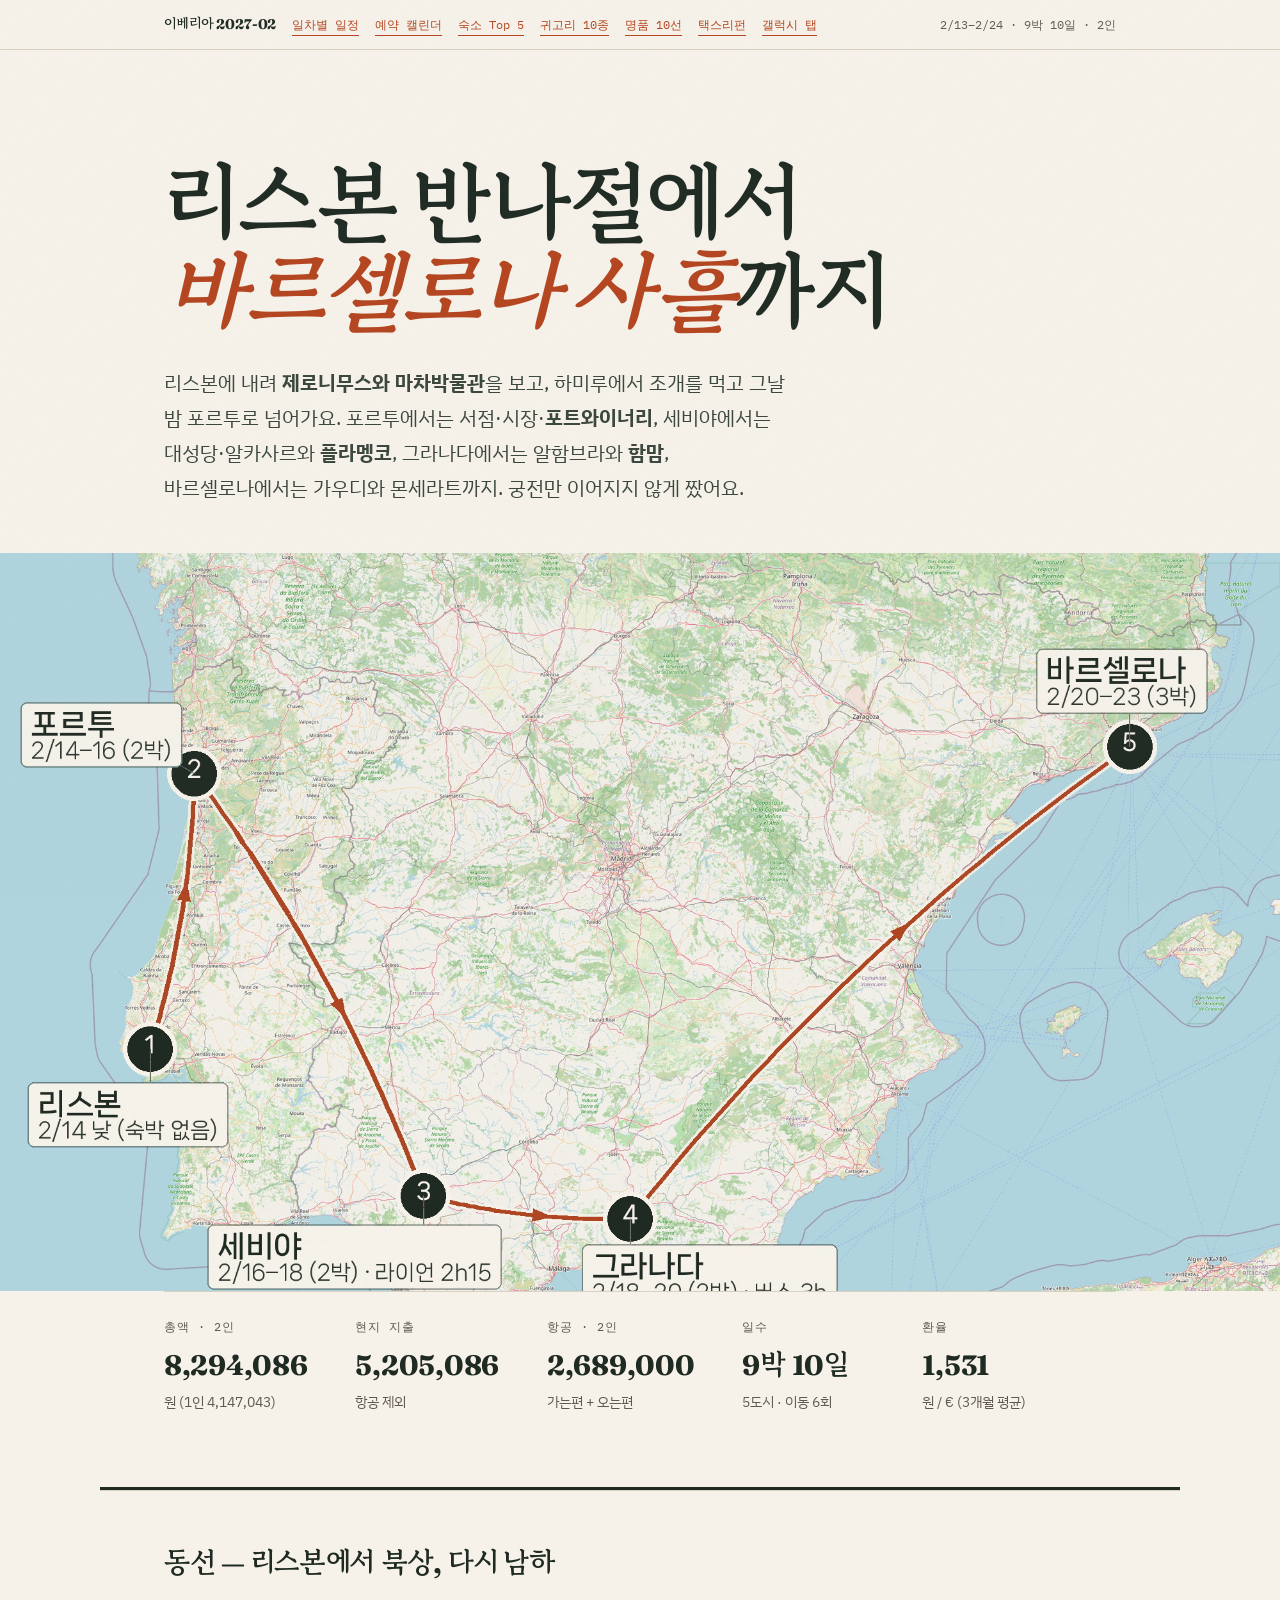
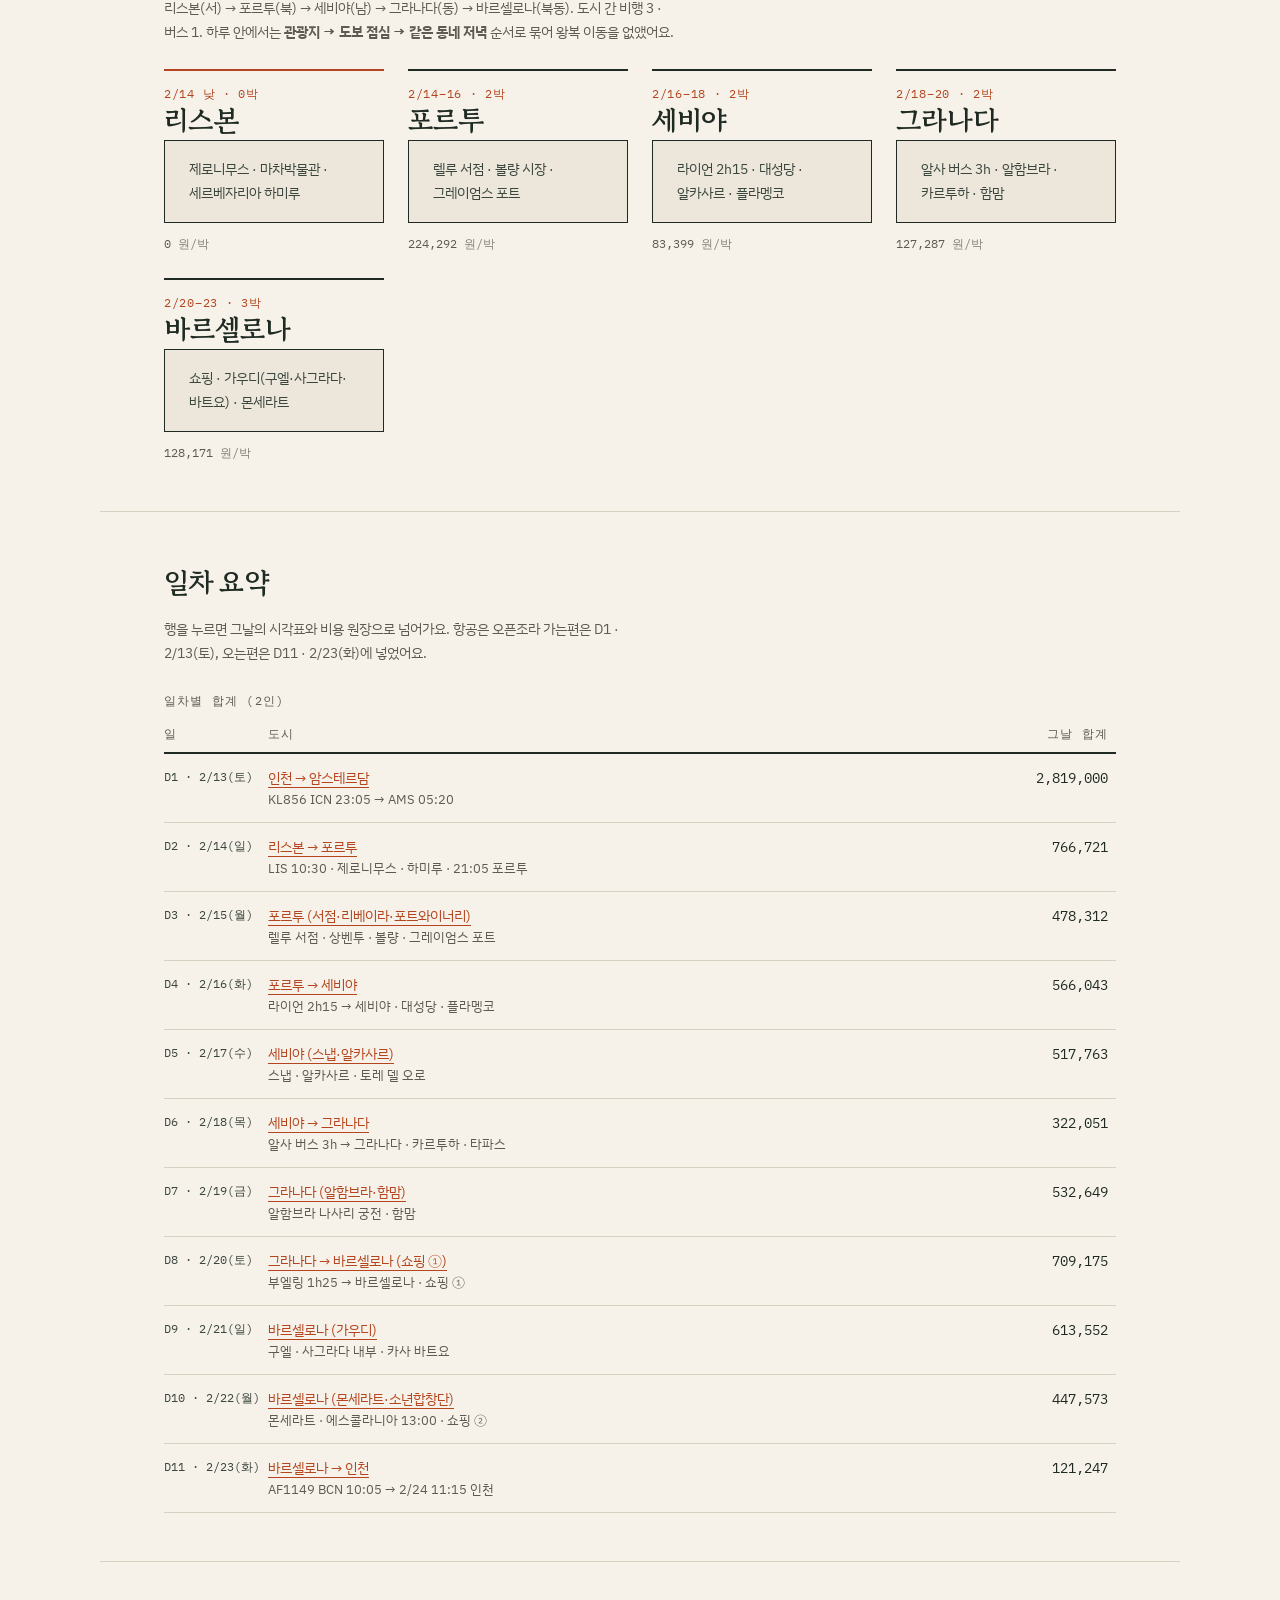
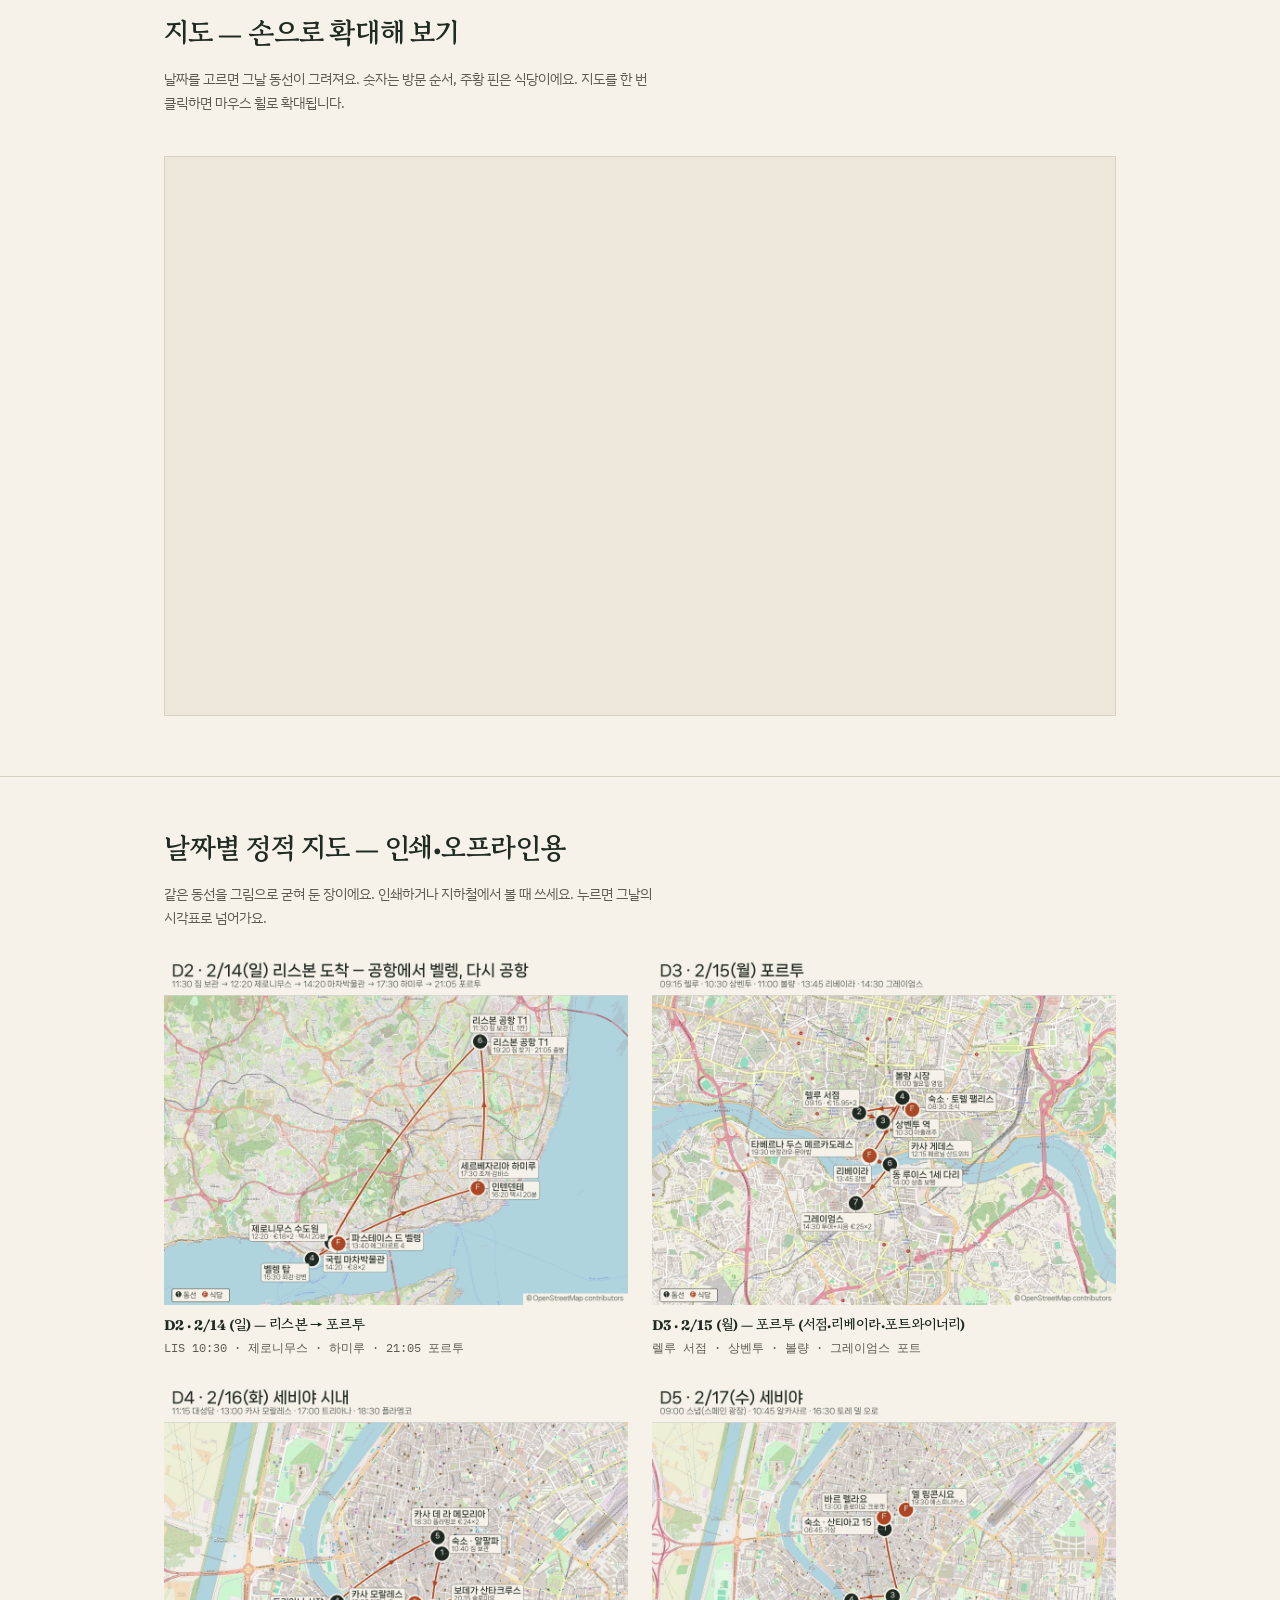
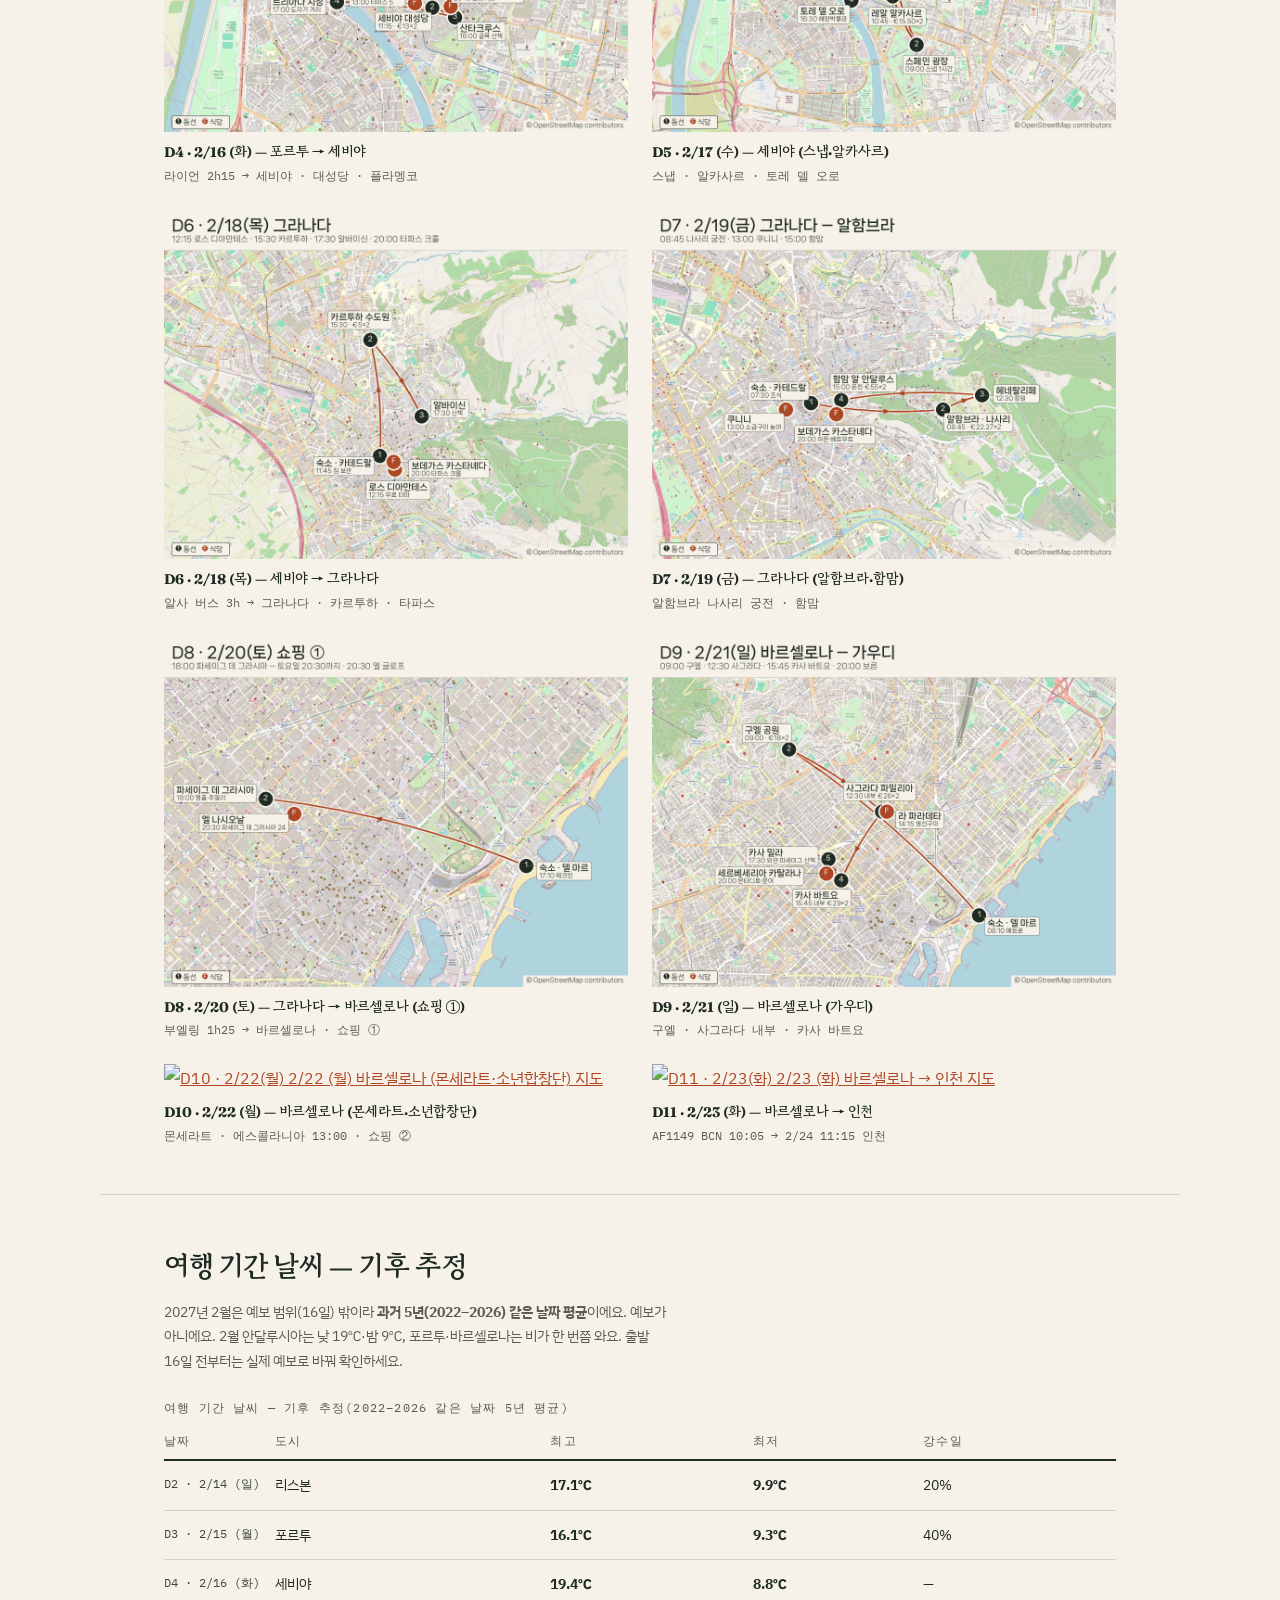
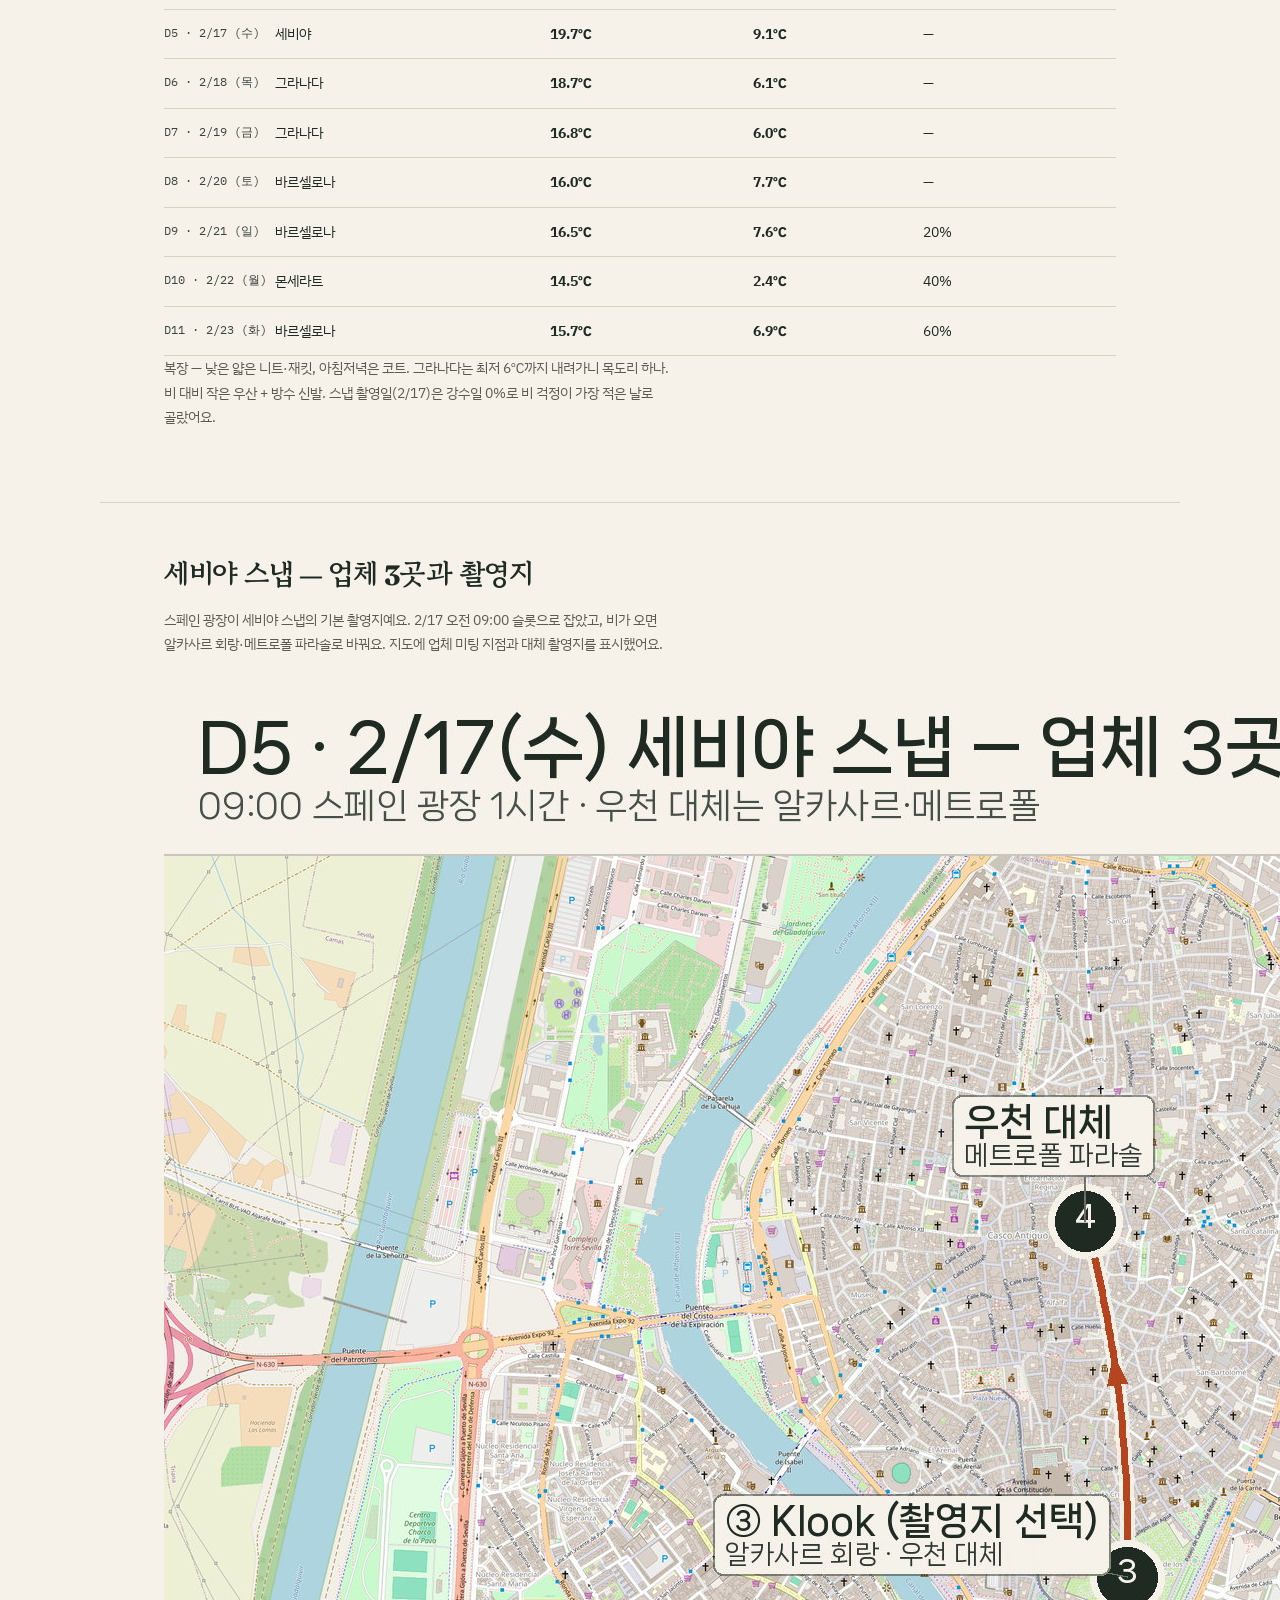
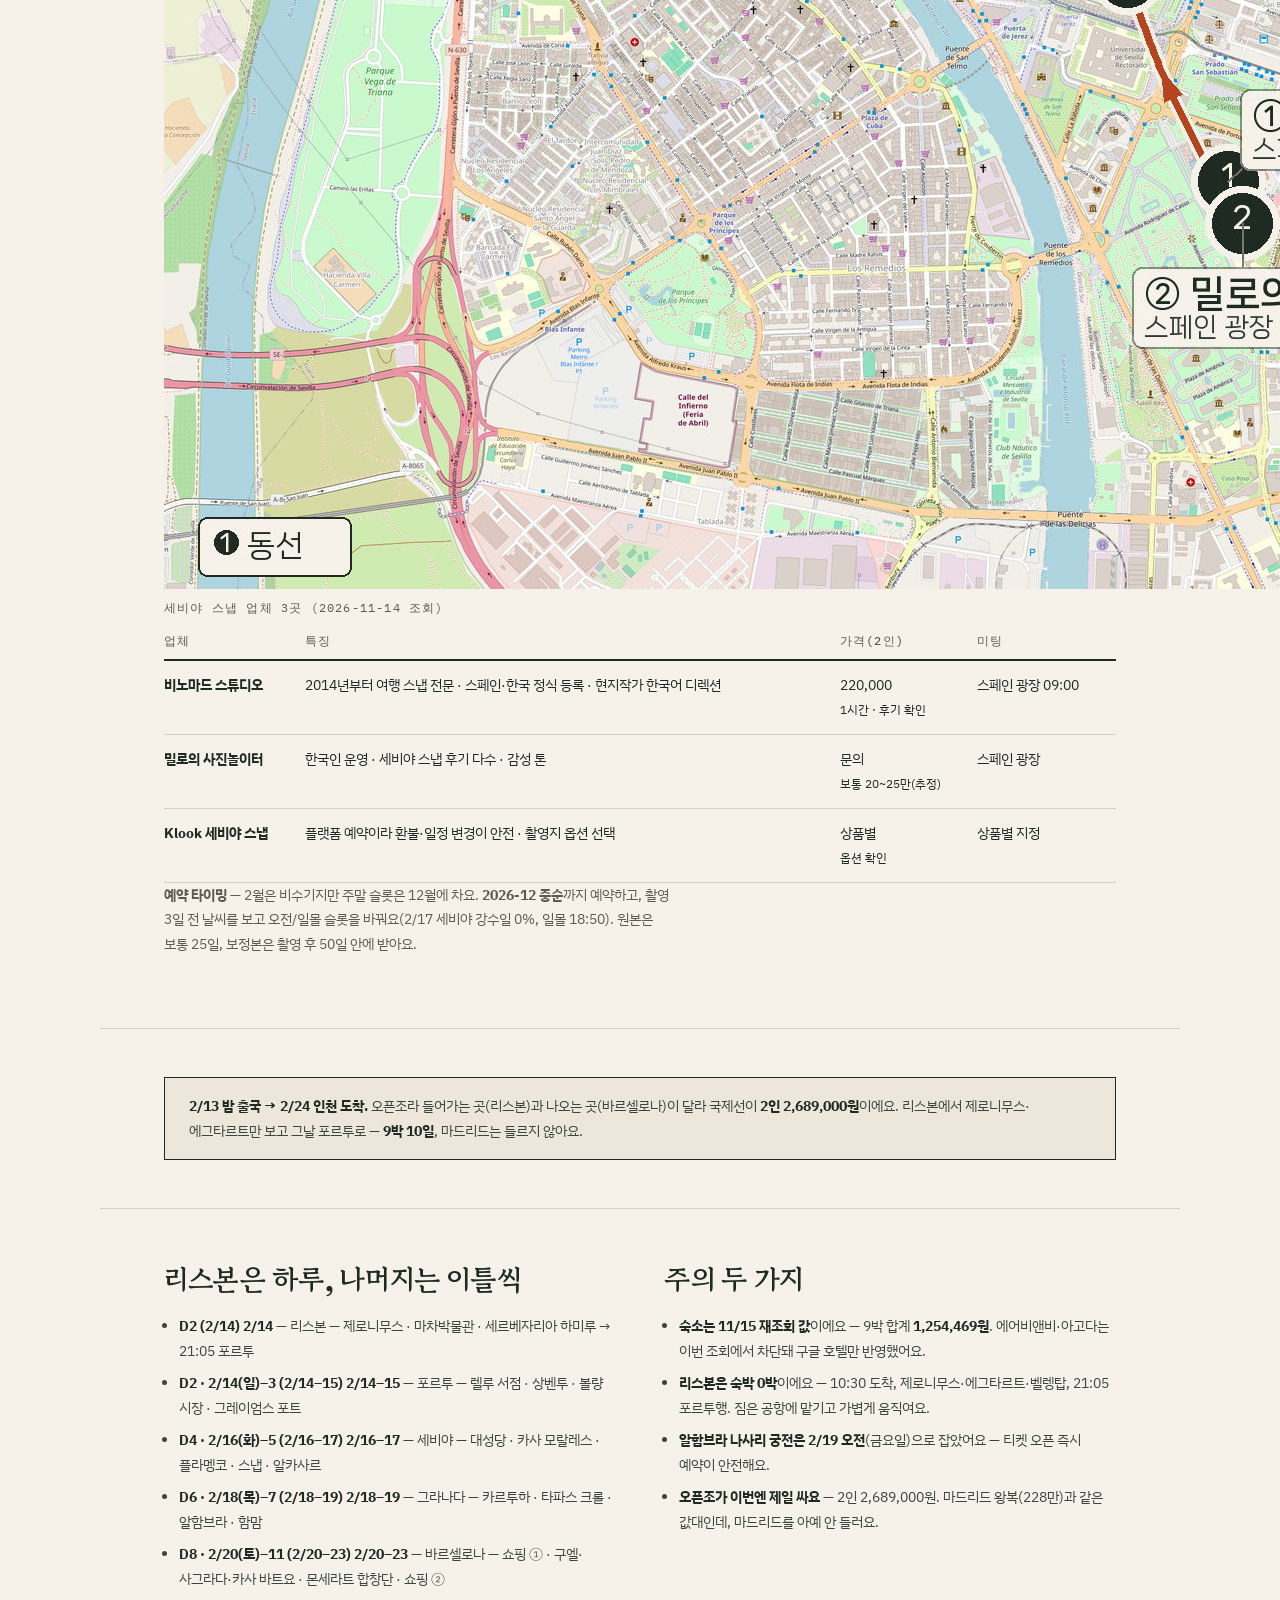
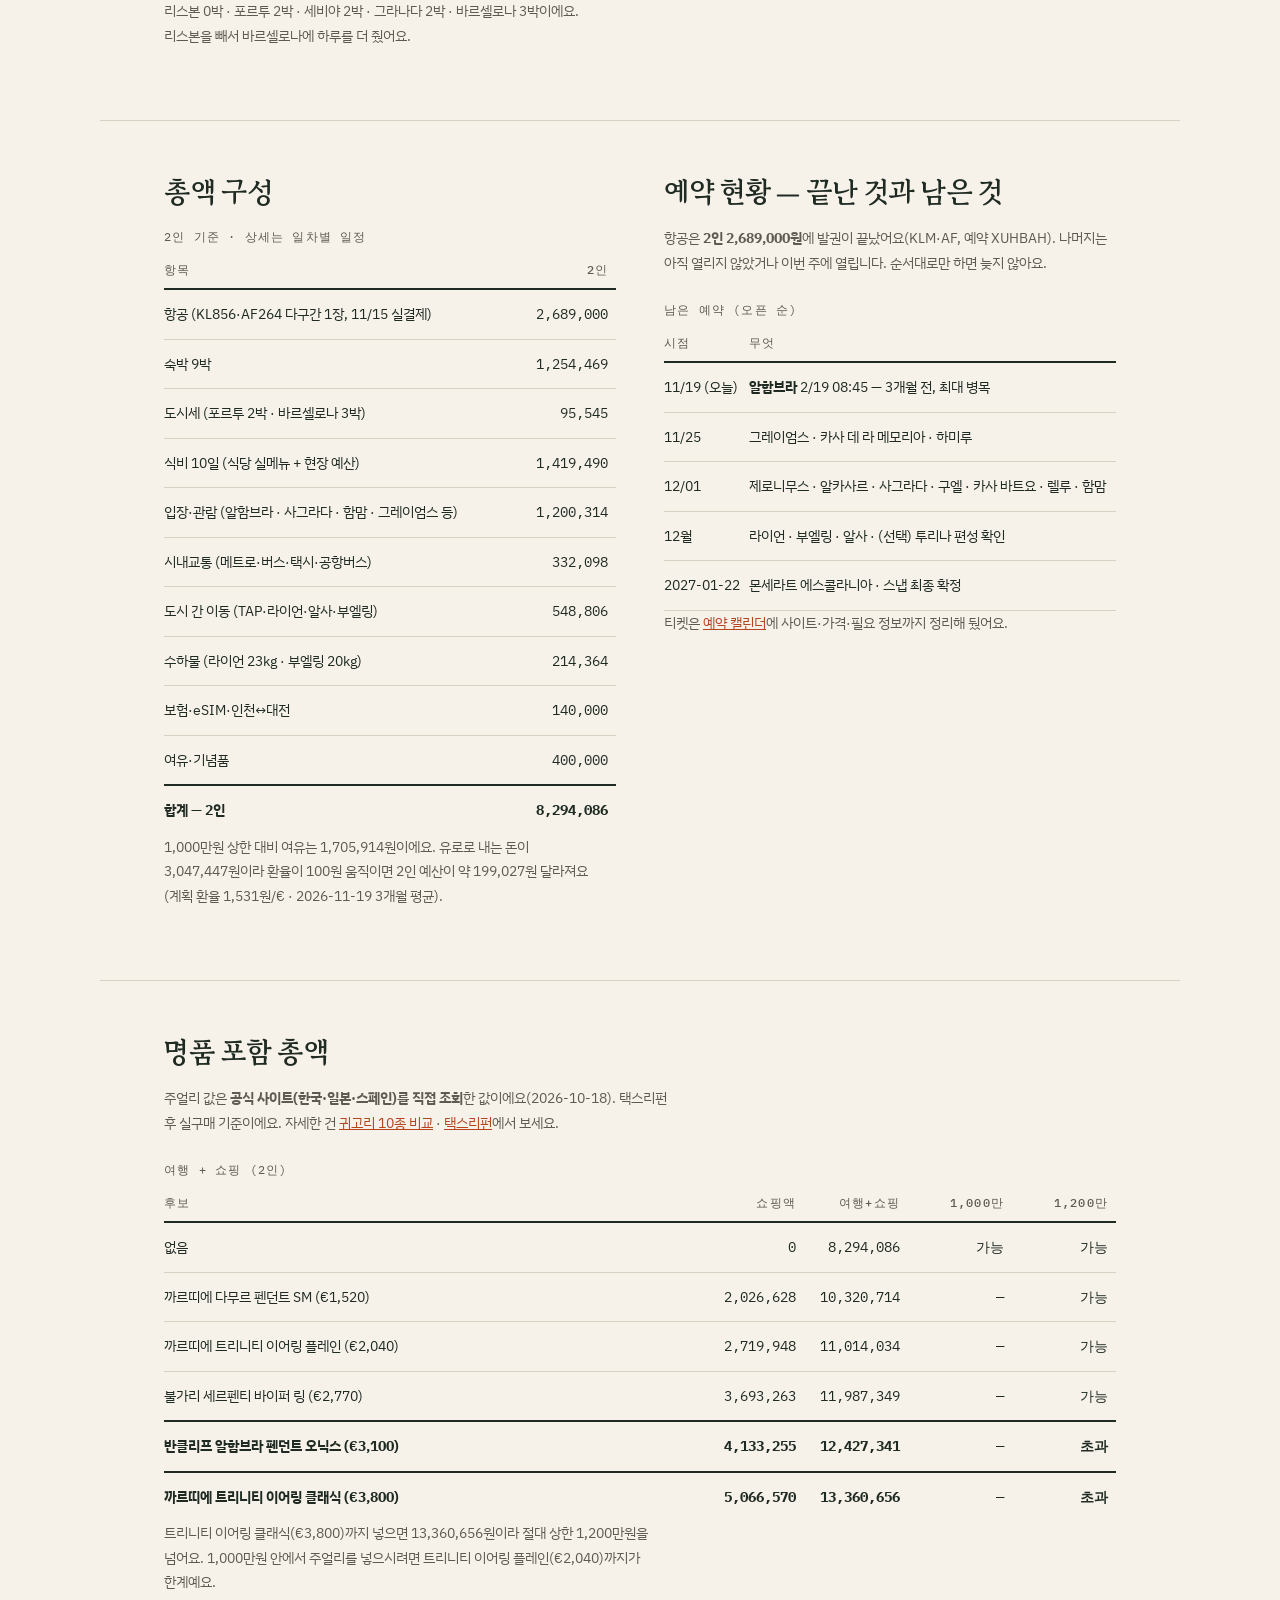
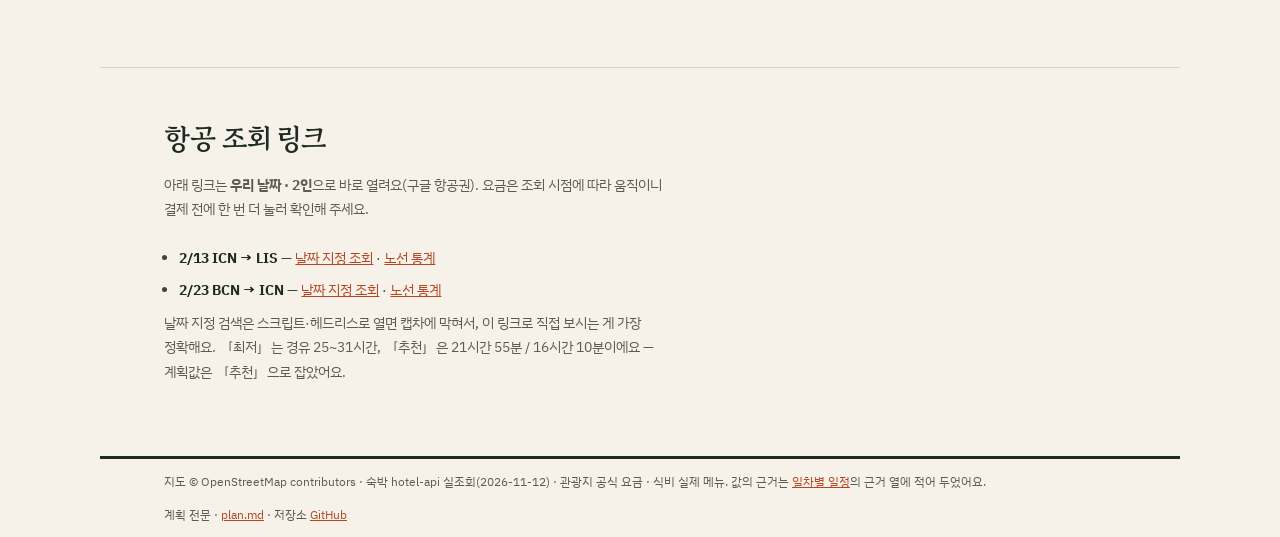
==== commit adb9dc88: "동적 지도(Leaflet) 추가 · 도착일 지도 세분화 · 식당 동선 정리 - 요약·일정 페이지에 확대 가능한 Leaflet 지도 추가 (날짜 칩, 동선, 번호, 식당 F)   ·" ====
--- a/index.html
+++ b/index.html
@@ -8,9 +8,39 @@
 <link rel="preconnect" href="https://fonts.gstatic.com" crossorigin>
 <link href="https://fonts.googleapis.com/css2?family=Fraunces:opsz,wght@9..144,600;9..144,700&family=Gowun+Batang:wght@400;700&family=IBM+Plex+Mono:wght@400;500&family=IBM+Plex+Sans+KR:wght@400;500;700&display=swap" rel="stylesheet">
 <link rel="stylesheet" href="styles/tokens.css">
+<link rel="stylesheet" href="https://unpkg.com/leaflet@1.9.4/dist/leaflet.css">
 <style>
 *{box-sizing:border-box}
 html{scroll-behavior:smooth}
+
+/* ── 동적 지도 (Leaflet) */
+.lmap-chips{display:flex; flex-wrap:wrap; gap:.4rem; margin:0 0 var(--s-4)}
+.lmap-chips button{font-family:var(--font-mono); font-size:.8125rem; line-height:1.4;
+  padding:.35rem .65rem; border:1px solid var(--rule-strong); background:transparent;
+  color:var(--ink); border-radius:999px; cursor:pointer}
+.lmap-chips button:hover{background:var(--paper-2)}
+.lmap-chips button[aria-pressed="true"]{background:var(--ink); color:var(--paper); border-color:var(--ink)}
+.lmap-chips button:focus-visible{outline:2px solid var(--accent); outline-offset:2px}
+.lmap{height:min(72vh,560px); border:1px solid var(--rule); background:var(--paper-2); z-index:0; overflow:hidden}
+.lmap-open{display:none; font-family:var(--font-mono); font-size:.875rem; padding:.6rem 1rem;
+  border:1px solid var(--ink); background:transparent; color:var(--ink); border-radius:999px; cursor:pointer}
+.lmap-open:hover{background:var(--ink); color:var(--paper)}
+@media (max-width:699px){
+  .lmap:not(.is-on){display:none}
+  .lmap-open{display:inline-block}
+}
+.lmap-cap{font-size:var(--fs-small); color:var(--muted); margin:var(--s-3) 0 0}
+.leaflet-container{font-family:var(--font-body); font-size:13px}
+.leaflet-popup-content b{font-weight:700}
+.leaflet-control-attribution{background:var(--paper-clean)!important; color:var(--ink-soft)!important}
+.leaflet-control-attribution a{color:var(--ink-soft)!important}
+.leaflet-bar a{color:var(--ink); background:var(--paper-clean)}
+.leaflet-tooltip.lmap-num{padding:0; border:none; background:transparent; box-shadow:none;
+  color:rgb(251,250,248); font-family:var(--font-mono); font-size:11px; font-weight:600}
+.leaflet-tooltip.lmap-food{padding:2px 6px; border:1px solid var(--accent); color:var(--accent);
+  background:var(--paper-clean); font-size:11px; border-radius:999px; box-shadow:none}
+@media print{.lmap,.lmap-chips{display:none}}
+
 body{margin:0; background:var(--paper); color:var(--ink);
   font-family:var(--font-body); font-size:var(--fs-body); line-height:1.75;
   -webkit-font-smoothing:antialiased;
@@ -167,7 +197,7 @@
 
 <main>
 <section class="hero wrap">
-  <h1>리스본에 내려 <em>벨렝</em>부터,<br>바르셀로나에서 비행기로</h1>
+  <h1>리스본 반나절에서<br><em>바르셀로나 사흘</em>까지</h1>
   <p class="lede">리스본에 내려 <b>제로니무스와 마차박물관</b>을 보고, 하미루에서 조개를 먹고 그날 밤 포르투로 넘어가요.
     포르투에서는 서점·시장·<b>포트와이너리</b>, 세비야에서는 대성당·알카사르와 <b>플라멩코</b>,
     그라나다에서는 알함브라와 <b>함맘</b>, 바르셀로나에서는 가우디와 몬세라트까지. 궁전만 이어지지 않게 짰어요.</p>
@@ -175,8 +205,8 @@
     <img src="img/00-전체동선.jpg" alt="전체 동선 지도 — 리스본·포르투·세비야·그라나다·바르셀로나">
   </figure>
   <dl class="figures">
-    <div><dt>총액 · 2인</dt><dd>8,278,774<small>원 (1인 4,139,387)</small></dd></div>
-    <div><dt>현지 지출</dt><dd>5,189,774<small>항공 제외</small></dd></div>
+    <div><dt>총액 · 2인</dt><dd>8,294,086<small>원 (1인 4,147,043)</small></dd></div>
+    <div><dt>현지 지출</dt><dd>5,205,086<small>항공 제외</small></dd></div>
     <div><dt>항공 · 2인</dt><dd>2,689,000<small>가는편 + 오는편</small></dd></div>
     <div><dt>일수</dt><dd>9박 10일<small>5도시 · 이동 6회</small></dd></div>
     <div><dt>환율</dt><dd>1,531<small>원 / € (3개월 평균)</small></dd></div>
@@ -260,7 +290,7 @@
         <td class="t">D8 · 2/20(토)</td>
         <td class="w"><a href="itinerary.html#day-8">그라나다 → 바르셀로나 (쇼핑 ①)</a>
           <small>부엘링 1h25 → 바르셀로나 · 쇼핑 ①</small></td>
-        <td class="num">693,863</td>
+        <td class="num">709,175</td>
       </tr><tr>
         <td class="t">D9 · 2/21(일)</td>
         <td class="w"><a href="itinerary.html#day-9">바르셀로나 (가우디)</a>
@@ -280,10 +310,22 @@
   </table>
 </section>
 
+
+<section class="block wrap" id="live-map">
+  <h2>지도 — 손으로 확대해 보기</h2>
+  <p class="sub">날짜를 고르면 그날 동선이 그려져요. 숫자는 방문 순서, 주황 핀은 식당이에요. 지도를 한 번 클릭하면 마우스 휠로 확대됩니다.</p>
+  <div class="lmap-chips" id="lmap-chips" role="group" aria-label="날짜 선택"></div>
+  <button class="lmap-open" id="lmap-open" type="button">지도 펼치기 (데이터 사용)</button>
+  <div class="lmap" id="lmap" role="application" aria-label="여행 동선 지도 — 확대·이동 가능"></div>
+  <p class="lmap-cap" id="lmap-cap"></p>
+  <script id="geo" type="application/json">{"days":[{"id":"ALL","label":"전체","date":"","city":"5도시 동선","title":"전체 동선 — 리스본에서 바르셀로나로","subtitle":"2/13 밤 출국 ~ 2/24 귀국 · 9박 10일 · 5도시 · 마드리드 없음","points":[{"n":1,"name":"리스본","sub":"2/14 낮 (숙박 없음)","lat":38.7223,"lon":-9.1393},{"n":2,"name":"포르투","sub":"2/14–16 (2박)","lat":41.1579,"lon":-8.6291},{"n":3,"name":"세비야","sub":"2/16–18 (2박) · 라이언 2h15","lat":37.3891,"lon":-5.9845},{"n":4,"name":"그라나다","sub":"2/18–20 (2박) · 버스 3h","lat":37.1773,"lon":-3.5986},{"n":5,"name":"바르셀로나","sub":"2/20–23 (3박)","lat":41.3874,"lon":2.1686}],"food":[],"path":[1,2,3,4,5]},{"id":"D2 · 2/14(일)","label":"D2 · 2/14(일)","date":"2/14 (일)","city":"리스본 → 포르투","title":"D2 · 벨렝 도보 구간","subtitle":"12:20 제로니무스 → 14:20 마차박물관 → 15:30 벨렝 탑 (도보 10분권)","points":[{"n":1,"name":"제로니무스 수도원","sub":"12:20 · €18×2","lat":38.6979,"lon":-9.2065},{"n":2,"name":"국립 마차박물관","sub":"14:20 · €8×2","lat":38.6973,"lon":-9.204},{"n":3,"name":"벨렝 탑","sub":"15:30 외관·강변","lat":38.6916,"lon":-9.216}],"food":[{"name":"파스테이스 드 벨렝","sub":"13:40 에그타르트 4","lat":38.6975,"lon":-9.2032}],"path":[1,2,3]},{"id":"D3 · 2/15(월)","label":"D3 · 2/15(월)","date":"2/15 (월)","city":"포르투 (서점·리베이라·포트와이너리)","title":"D3 · 2/15(월) 포르투","subtitle":"09:15 렐루 · 10:30 상벤투 · 11:00 볼량 · 13:45 리베이라 · 14:30 그레이엄스","points":[{"n":1,"name":"숙소 · 토렐 팰리스","sub":"08:30 조식","lat":41.1476,"lon":-8.6057},{"n":2,"name":"렐루 서점","sub":"09:15 · €15.95×2","lat":41.1469,"lon":-8.615},{"n":3,"name":"상벤투 역","sub":"10:30 아줄레주","lat":41.1456,"lon":-8.6106},{"n":4,"name":"볼량 시장","sub":"11:00 월요일 영업","lat":41.149,"lon":-8.607},{"n":5,"name":"리베이라","sub":"13:45 강변","lat":41.1407,"lon":-8.6131},{"n":6,"name":"동 루이스 1세 다리","sub":"14:00 상층 보행","lat":41.1397,"lon":-8.6093},{"n":7,"name":"그레이엄스","sub":"14:30 투어+시음 €25×2","lat":41.1343,"lon":-8.6156}],"food":[{"name":"카사 게데스","sub":"12:15 페르닐 산드위치","lat":41.1473,"lon":-8.6052},{"name":"타베르나 두스 메르카도레스","sub":"19:30 바칼라우·문어밥","lat":41.1409,"lon":-8.6131}],"path":[1,2,3,4,5,6,7]},{"id":"D4 · 2/16(화)","label":"D4 · 2/16(화)","date":"2/16 (화)","city":"포르투 → 세비야","title":"D4 · 2/16(화) 세비야 시내","subtitle":"11:15 대성당 · 13:00 카사 모랄레스 · 17:00 트리아나 · 18:30 플라멩코","points":[{"n":1,"name":"숙소 · 알팔파","sub":"10:40 짐 보관","lat":37.391,"lon":-5.9915},{"n":2,"name":"세비야 대성당","sub":"11:15 · €13×2","lat":37.3861,"lon":-5.9926},{"n":3,"name":"산타크루스","sub":"16:00 골목 산책","lat":37.3852,"lon":-5.99},{"n":4,"name":"트리아나 시장","sub":"17:00 도자기 거리","lat":37.3866,"lon":-6.0035},{"n":5,"name":"카사 데 라 메모리아","sub":"18:30 플라멩코 €24×2","lat":37.3925,"lon":-5.992}],"food":[{"name":"카사 모랄레스","sub":"13:00 타파스 5","lat":37.3865,"lon":-5.9946},{"name":"보데가 산타크루스","sub":"20:15 솔로미요","lat":37.3862,"lon":-5.9905}],"path":[1,2,3,4,5]},{"id":"D5 · 2/17(수)","label":"D5 · 2/17(수)","date":"2/17 (수)","city":"세비야 (스냅·알카사르)","title":"D5 · 2/17(수) 세비야","subtitle":"09:00 스냅(스페인 광장) · 10:45 알카사르 · 16:30 토레 델 오로","points":[{"n":1,"name":"숙소 · 산티아고 15","sub":"06:45 기상","lat":37.391,"lon":-5.9915},{"n":2,"name":"스페인 광장","sub":"09:00 스냅 1시간","lat":37.3772,"lon":-5.9867},{"n":3,"name":"레알 알카사르","sub":"10:45 · €15.50×2","lat":37.383,"lon":-5.9903},{"n":4,"name":"토레 델 오로","sub":"16:30 해양박물관","lat":37.3825,"lon":-5.9965}],"food":[{"name":"바르 펠라요","sub":"13:00 솔로미요·크로켓","lat":37.3924,"lon":-5.9916},{"name":"엘 링콘시요","sub":"19:30 에스피나카스","lat":37.3933,"lon":-5.9883}],"path":[1,2,3,4]},{"id":"D6 · 2/18(목)","label":"D6 · 2/18(목)","date":"2/18 (목)","city":"세비야 → 그라나다","title":"D6 · 2/18(목) 그라나다","subtitle":"12:15 로스 디아만테스 · 15:30 카르투하 · 17:30 알바이신 · 20:00 타파스 크롤","points":[{"n":1,"name":"숙소 · 카테드랄","sub":"11:45 짐 보관","lat":37.1765,"lon":-3.5986},{"n":2,"name":"카르투하 수도원","sub":"15:30 · €5×2","lat":37.19,"lon":-3.6},{"n":3,"name":"알바이신","sub":"17:30 산책","lat":37.1811,"lon":-3.5925}],"food":[{"name":"로스 디아만테스","sub":"12:15 무료 타파","lat":37.1749,"lon":-3.5964},{"name":"보데가스 카스타녜다","sub":"20:00 타파스 크롤","lat":37.1758,"lon":-3.5966}],"path":[1,2,3]},{"id":"D7 · 2/19(금)","label":"D7 · 2/19(금)","date":"2/19 (금)","city":"그라나다 (알함브라·함맘)","title":"D7 · 2/19(금) 그라나다 — 알함브라","subtitle":"08:45 나사리 궁전 · 13:00 쿠니니 · 15:00 함맘","points":[{"n":1,"name":"숙소 · 카테드랄","sub":"07:30 조식","lat":37.1765,"lon":-3.5986},{"n":2,"name":"알함브라 · 나사리","sub":"08:45 · €22.27×2","lat":37.1761,"lon":-3.5881},{"n":3,"name":"헤네랄리페","sub":"12:30 정원","lat":37.177,"lon":-3.585},{"n":4,"name":"함맘 알 안달루스","sub":"15:00 온천 €55×2","lat":37.1767,"lon":-3.5962}],"food":[{"name":"쿠니니","sub":"13:00 소금구이 농어","lat":37.1761,"lon":-3.6006},{"name":"보데가스 카스타녜다","sub":"20:00 하몬·베르무트","lat":37.1758,"lon":-3.5966}],"path":[1,2,3,4]},{"id":"D8 · 2/20(토)","label":"D8 · 2/20(토)","date":"2/20 (토)","city":"그라나다 → 바르셀로나 (쇼핑 ①)","title":"D8 · 2/20(토) 쇼핑 ①","subtitle":"18:00 파세이그 데 그라시아 — 토요일 20:30까지 · 20:30 엘 글로프","points":[{"n":1,"name":"숙소 · 델 마르","sub":"17:10 체크인","lat":41.3855,"lon":2.197},{"n":2,"name":"파세이그 데 그라시아","sub":"18:00 명품·주얼리","lat":41.3917,"lon":2.1649}],"food":[{"name":"엘 나시오날","sub":"20:30 파세이그 데 그라시아 24","lat":41.3903,"lon":2.1684}],"path":[1,2]},{"id":"D9 · 2/21(일)","label":"D9 · 2/21(일)","date":"2/21 (일)","city":"바르셀로나 (가우디)","title":"D9 · 2/21(일) 바르셀로나 — 가우디","subtitle":"09:00 구엘 · 12:30 사그라다 · 15:45 카사 바트요 · 20:00 보른","points":[{"n":1,"name":"숙소 · 델 마르","sub":"08:10 메트로","lat":41.3855,"lon":2.197},{"n":2,"name":"구엘 공원","sub":"09:00 · €18×2","lat":41.4145,"lon":2.1527},{"n":3,"name":"사그라다 파밀리아","sub":"12:30 내부 €26×2","lat":41.4036,"lon":2.1744},{"n":4,"name":"카사 바트요","sub":"15:45 내부 €29×2","lat":41.3916,"lon":2.1649},{"n":5,"name":"카사 밀라","sub":"17:30 외관·파세이그 산책","lat":41.3953,"lon":2.1619}],"food":[{"name":"라 파라데타","sub":"14:15 생선구이","lat":41.4036,"lon":2.1755},{"name":"세르베세리아 카탈라나","sub":"20:00 몬타디토·문어","lat":41.3928,"lon":2.1614}],"path":[1,2,3,4,5]},{"id":"D10 · 2/22(월)","label":"D10 · 2/22(월)","date":"2/22 (월)","city":"바르셀로나 (몬세라트·소년합창단)","title":"D10 · 2/22(월) 몬세라트 수도원","subtitle":"13:00 에스콜라니아(평일) · 12:10 산상 뷔페 · 저녁은 바르셀로네타","points":[{"n":1,"name":"몬이스트롤","sub":"10:35 크레마예라","lat":41.6104,"lon":1.843},{"n":2,"name":"몬세라트 수도원","sub":"13:00 합창","lat":41.5934,"lon":1.8376}],"food":[{"name":"산상 뷔페","sub":"12:10 미라도르","lat":41.5934,"lon":1.8379}],"path":[1,2]},{"id":"D11 · 2/23(화)","label":"D11 · 2/23(화)","date":"2/23 (화)","city":"바르셀로나 → 인천","title":"D11 · 2/23(화) 바르셀로나 → 인천","subtitle":"06:40 택시 → BCN T1 · 10:05 AF1149 → CDG 12:05 → ICN 2/24 11:15","points":[{"n":1,"name":"숙소 · 델 마르","sub":"06:40 출발","lat":41.3855,"lon":2.197},{"n":2,"name":"BCN 공항 T1","sub":"07:10 도착 · 10:05 출국","lat":41.2974,"lon":2.0833}],"food":[],"path":[1,2]}]}</script>
+</section>
+
+
 <section class="block">
-  <div class="wrap"><h2>날짜별 지도 — 크게 보기</h2>
-  <p class="sub">각 날짜의 동선을 지도 위에 번호로 얹었어요. 누르면 그날의 시각표로 넘어가요.</p></div>
-  <div class="wrap"><div class="gallery"><figure><a href="itinerary.html#day-2" aria-label="D2 · 2/14(일) 2/14 (일) 리스본 → 포르투 일정 보기"><img src="img/D02b-리스본벨렝.jpg" alt="D2 · 2/14(일) 2/14 (일) 리스본 → 포르투 지도" loading="lazy"></a><figcaption>D2 · 2/14 (일) — 리스본 → 포르투<small>LIS 10:30 · 제로니무스 · 하미루 · 21:05 포르투</small></figcaption></figure><figure><a href="itinerary.html#day-3" aria-label="D3 · 2/15(월) 2/15 (월) 포르투 (서점·리베이라·포트와이너리) 일정 보기"><img src="img/D03-포르투.jpg" alt="D3 · 2/15(월) 2/15 (월) 포르투 (서점·리베이라·포트와이너리) 지도" loading="lazy"></a><figcaption>D3 · 2/15 (월) — 포르투 (서점·리베이라·포트와이너리)<small>렐루 서점 · 상벤투 · 볼량 · 그레이엄스 포트</small></figcaption></figure><figure><a href="itinerary.html#day-4" aria-label="D4 · 2/16(화) 2/16 (화) 포르투 → 세비야 일정 보기"><img src="img/D04b-세비야시내.jpg" alt="D4 · 2/16(화) 2/16 (화) 포르투 → 세비야 지도" loading="lazy"></a><figcaption>D4 · 2/16 (화) — 포르투 → 세비야<small>라이언 2h15 → 세비야 · 대성당 · 플라멩코</small></figcaption></figure><figure><a href="itinerary.html#day-5" aria-label="D5 · 2/17(수) 2/17 (수) 세비야 (스냅·알카사르) 일정 보기"><img src="img/D05-세비야.jpg" alt="D5 · 2/17(수) 2/17 (수) 세비야 (스냅·알카사르) 지도" loading="lazy"></a><figcaption>D5 · 2/17 (수) — 세비야 (스냅·알카사르)<small>스냅 · 알카사르 · 토레 델 오로</small></figcaption></figure><figure><a href="itinerary.html#day-6" aria-label="D6 · 2/18(목) 2/18 (목) 세비야 → 그라나다 일정 보기"><img src="img/D06b-그라나다알바이신.jpg" alt="D6 · 2/18(목) 2/18 (목) 세비야 → 그라나다 지도" loading="lazy"></a><figcaption>D6 · 2/18 (목) — 세비야 → 그라나다<small>알사 버스 3h → 그라나다 · 카르투하 · 타파스</small></figcaption></figure><figure><a href="itinerary.html#day-7" aria-label="D7 · 2/19(금) 2/19 (금) 그라나다 (알함브라·함맘) 일정 보기"><img src="img/D07-그라나다알함브라.jpg" alt="D7 · 2/19(금) 2/19 (금) 그라나다 (알함브라·함맘) 지도" loading="lazy"></a><figcaption>D7 · 2/19 (금) — 그라나다 (알함브라·함맘)<small>알함브라 나사리 궁전 · 함맘</small></figcaption></figure><figure><a href="itinerary.html#day-8" aria-label="D8 · 2/20(토) 2/20 (토) 그라나다 → 바르셀로나 (쇼핑 ①) 일정 보기"><img src="img/D08b-바르셀로나쇼핑.jpg" alt="D8 · 2/20(토) 2/20 (토) 그라나다 → 바르셀로나 (쇼핑 ①) 지도" loading="lazy"></a><figcaption>D8 · 2/20 (토) — 그라나다 → 바르셀로나 (쇼핑 ①)<small>부엘링 1h25 → 바르셀로나 · 쇼핑 ①</small></figcaption></figure><figure><a href="itinerary.html#day-9" aria-label="D9 · 2/21(일) 2/21 (일) 바르셀로나 (가우디) 일정 보기"><img src="img/D09-바르셀로나.jpg" alt="D9 · 2/21(일) 2/21 (일) 바르셀로나 (가우디) 지도" loading="lazy"></a><figcaption>D9 · 2/21 (일) — 바르셀로나 (가우디)<small>구엘 · 사그라다 내부 · 카사 바트요</small></figcaption></figure><figure><a href="itinerary.html#day-10" aria-label="D10 · 2/22(월) 2/22 (월) 바르셀로나 (몬세라트·소년합창단) 일정 보기"><img src="img/D10 · 2/22(월)a-몬세라트노선.jpg" alt="D10 · 2/22(월) 2/22 (월) 바르셀로나 (몬세라트·소년합창단) 지도" loading="lazy"></a><figcaption>D10 · 2/22 (월) — 바르셀로나 (몬세라트·소년합창단)<small>몬세라트 · 에스콜라니아 13:00 · 쇼핑 ②</small></figcaption></figure><figure><a href="itinerary.html#day-11" aria-label="D11 · 2/23(화) 2/23 (화) 바르셀로나 → 인천 일정 보기"><img src="img/D11 · 2/23(화)-바르셀로나출국.jpg" alt="D11 · 2/23(화) 2/23 (화) 바르셀로나 → 인천 지도" loading="lazy"></a><figcaption>D11 · 2/23 (화) — 바르셀로나 → 인천<small>AF1149 BCN 10:05 → 2/24 11:15 인천</small></figcaption></figure></div></div>
+  <div class="wrap"><h2>날짜별 정적 지도 — 인쇄·오프라인용</h2>
+  <p class="sub">같은 동선을 그림으로 굳혀 둔 장이에요. 인쇄하거나 지하철에서 볼 때 쓰세요. 누르면 그날의 시각표로 넘어가요.</p></div>
+  <div class="wrap"><div class="gallery"><figure><a href="itinerary.html#day-2" aria-label="D2 · 2/14(일) 2/14 (일) 리스본 → 포르투 일정 보기"><img src="img/D02c-리스본도착.jpg" alt="D2 · 2/14(일) 2/14 (일) 리스본 → 포르투 지도" loading="lazy"></a><figcaption>D2 · 2/14 (일) — 리스본 → 포르투<small>LIS 10:30 · 제로니무스 · 하미루 · 21:05 포르투</small></figcaption></figure><figure><a href="itinerary.html#day-3" aria-label="D3 · 2/15(월) 2/15 (월) 포르투 (서점·리베이라·포트와이너리) 일정 보기"><img src="img/D03-포르투.jpg" alt="D3 · 2/15(월) 2/15 (월) 포르투 (서점·리베이라·포트와이너리) 지도" loading="lazy"></a><figcaption>D3 · 2/15 (월) — 포르투 (서점·리베이라·포트와이너리)<small>렐루 서점 · 상벤투 · 볼량 · 그레이엄스 포트</small></figcaption></figure><figure><a href="itinerary.html#day-4" aria-label="D4 · 2/16(화) 2/16 (화) 포르투 → 세비야 일정 보기"><img src="img/D04b-세비야시내.jpg" alt="D4 · 2/16(화) 2/16 (화) 포르투 → 세비야 지도" loading="lazy"></a><figcaption>D4 · 2/16 (화) — 포르투 → 세비야<small>라이언 2h15 → 세비야 · 대성당 · 플라멩코</small></figcaption></figure><figure><a href="itinerary.html#day-5" aria-label="D5 · 2/17(수) 2/17 (수) 세비야 (스냅·알카사르) 일정 보기"><img src="img/D05-세비야.jpg" alt="D5 · 2/17(수) 2/17 (수) 세비야 (스냅·알카사르) 지도" loading="lazy"></a><figcaption>D5 · 2/17 (수) — 세비야 (스냅·알카사르)<small>스냅 · 알카사르 · 토레 델 오로</small></figcaption></figure><figure><a href="itinerary.html#day-6" aria-label="D6 · 2/18(목) 2/18 (목) 세비야 → 그라나다 일정 보기"><img src="img/D06b-그라나다알바이신.jpg" alt="D6 · 2/18(목) 2/18 (목) 세비야 → 그라나다 지도" loading="lazy"></a><figcaption>D6 · 2/18 (목) — 세비야 → 그라나다<small>알사 버스 3h → 그라나다 · 카르투하 · 타파스</small></figcaption></figure><figure><a href="itinerary.html#day-7" aria-label="D7 · 2/19(금) 2/19 (금) 그라나다 (알함브라·함맘) 일정 보기"><img src="img/D07-그라나다알함브라.jpg" alt="D7 · 2/19(금) 2/19 (금) 그라나다 (알함브라·함맘) 지도" loading="lazy"></a><figcaption>D7 · 2/19 (금) — 그라나다 (알함브라·함맘)<small>알함브라 나사리 궁전 · 함맘</small></figcaption></figure><figure><a href="itinerary.html#day-8" aria-label="D8 · 2/20(토) 2/20 (토) 그라나다 → 바르셀로나 (쇼핑 ①) 일정 보기"><img src="img/D08b-바르셀로나쇼핑.jpg" alt="D8 · 2/20(토) 2/20 (토) 그라나다 → 바르셀로나 (쇼핑 ①) 지도" loading="lazy"></a><figcaption>D8 · 2/20 (토) — 그라나다 → 바르셀로나 (쇼핑 ①)<small>부엘링 1h25 → 바르셀로나 · 쇼핑 ①</small></figcaption></figure><figure><a href="itinerary.html#day-9" aria-label="D9 · 2/21(일) 2/21 (일) 바르셀로나 (가우디) 일정 보기"><img src="img/D09-바르셀로나.jpg" alt="D9 · 2/21(일) 2/21 (일) 바르셀로나 (가우디) 지도" loading="lazy"></a><figcaption>D9 · 2/21 (일) — 바르셀로나 (가우디)<small>구엘 · 사그라다 내부 · 카사 바트요</small></figcaption></figure><figure><a href="itinerary.html#day-10" aria-label="D10 · 2/22(월) 2/22 (월) 바르셀로나 (몬세라트·소년합창단) 일정 보기"><img src="img/D10 · 2/22(월)a-몬세라트노선.jpg" alt="D10 · 2/22(월) 2/22 (월) 바르셀로나 (몬세라트·소년합창단) 지도" loading="lazy"></a><figcaption>D10 · 2/22 (월) — 바르셀로나 (몬세라트·소년합창단)<small>몬세라트 · 에스콜라니아 13:00 · 쇼핑 ②</small></figcaption></figure><figure><a href="itinerary.html#day-11" aria-label="D11 · 2/23(화) 2/23 (화) 바르셀로나 → 인천 일정 보기"><img src="img/D11 · 2/23(화)-바르셀로나출국.jpg" alt="D11 · 2/23(화) 2/23 (화) 바르셀로나 → 인천 지도" loading="lazy"></a><figcaption>D11 · 2/23 (화) — 바르셀로나 → 인천<small>AF1149 BCN 10:05 → 2/24 11:15 인천</small></figcaption></figure></div></div>
 </section>
 
 <section class="block wrap">
@@ -349,10 +391,10 @@
       <table class="ledger">
         <caption>2인 기준 · 상세는 일차별 일정</caption>
         <thead><tr><th scope="col">항목</th><th class="num" scope="col">2인</th></tr></thead>
-        <tbody><tr><td>항공 (KL856·AF264 다구간 1장, 11/15 실결제)</td><td class="num">2,689,000</td></tr><tr><td>숙박 9박</td><td class="num">1,254,469</td></tr><tr><td>도시세 (포르투 2박 · 바르셀로나 3박)</td><td class="num">95,545</td></tr><tr><td>식비 10일 (식당 실메뉴 + 현장 예산)</td><td class="num">1,404,178</td></tr><tr><td>입장·관람 (알함브라 · 사그라다 · 함맘 · 그레이엄스 등)</td><td class="num">1,200,314</td></tr><tr><td>시내교통 (메트로·버스·택시·공항버스)</td><td class="num">332,098</td></tr><tr><td>도시 간 이동 (TAP·라이언·알사·부엘링)</td><td class="num">548,806</td></tr><tr><td>수하물 (라이언 23kg · 부엘링 20kg)</td><td class="num">214,364</td></tr><tr><td>보험·eSIM·인천↔대전</td><td class="num">140,000</td></tr><tr><td>여유·기념품</td><td class="num">400,000</td></tr><tr class="sum"><td>합계 — 2인</td><td class="num">8,278,774</td></tr></tbody>
+        <tbody><tr><td>항공 (KL856·AF264 다구간 1장, 11/15 실결제)</td><td class="num">2,689,000</td></tr><tr><td>숙박 9박</td><td class="num">1,254,469</td></tr><tr><td>도시세 (포르투 2박 · 바르셀로나 3박)</td><td class="num">95,545</td></tr><tr><td>식비 10일 (식당 실메뉴 + 현장 예산)</td><td class="num">1,419,490</td></tr><tr><td>입장·관람 (알함브라 · 사그라다 · 함맘 · 그레이엄스 등)</td><td class="num">1,200,314</td></tr><tr><td>시내교통 (메트로·버스·택시·공항버스)</td><td class="num">332,098</td></tr><tr><td>도시 간 이동 (TAP·라이언·알사·부엘링)</td><td class="num">548,806</td></tr><tr><td>수하물 (라이언 23kg · 부엘링 20kg)</td><td class="num">214,364</td></tr><tr><td>보험·eSIM·인천↔대전</td><td class="num">140,000</td></tr><tr><td>여유·기념품</td><td class="num">400,000</td></tr><tr class="sum"><td>합계 — 2인</td><td class="num">8,294,086</td></tr></tbody>
       </table>
-      <p class="sub">1,000만원 상한 대비 여유는 1,721,226원이에요. 유로로 내는 돈이 3,032,135원이라
-        환율이 100원 움직이면 2인 예산이 약 198,027원 달라져요(계획 환율 1,531원/€ · 2026-11-19 3개월 평균).</p>
+      <p class="sub">1,000만원 상한 대비 여유는 1,705,914원이에요. 유로로 내는 돈이 3,047,447원이라
+        환율이 100원 움직이면 2인 예산이 약 199,027원 달라져요(계획 환율 1,531원/€ · 2026-11-19 3개월 평균).</p>
     </div>
     <div>
       <h2>예약 현황 — 끝난 것과 남은 것</h2>
@@ -382,9 +424,9 @@
     <caption>여행 + 쇼핑 (2인)</caption>
     <thead><tr><th scope="col">후보</th><th class="num" scope="col">쇼핑액</th>
       <th class="num" scope="col">여행+쇼핑</th><th class="num" scope="col">1,000만</th><th class="num" scope="col">1,200만</th></tr></thead>
-    <tbody><tr><td data-label="후보">없음</td><td class="num" data-label="쇼핑액">0</td><td class="num" data-label="여행+쇼핑">8,278,774</td><td class="num" data-label="1,000만 이내">가능</td><td class="num" data-label="1,200만 이내">가능</td></tr><tr><td data-label="후보">까르띠에 다무르 펜던트 SM  (€1,520)</td><td class="num" data-label="쇼핑액">2,026,628</td><td class="num" data-label="여행+쇼핑">10,305,402</td><td class="num" data-label="1,000만 이내">—</td><td class="num" data-label="1,200만 이내">가능</td></tr><tr><td data-label="후보">까르띠에 트리니티 이어링 플레인  (€2,040)</td><td class="num" data-label="쇼핑액">2,719,948</td><td class="num" data-label="여행+쇼핑">10,998,722</td><td class="num" data-label="1,000만 이내">—</td><td class="num" data-label="1,200만 이내">가능</td></tr><tr><td data-label="후보">불가리 세르펜티 바이퍼 링  (€2,770)</td><td class="num" data-label="쇼핑액">3,693,263</td><td class="num" data-label="여행+쇼핑">11,972,037</td><td class="num" data-label="1,000만 이내">—</td><td class="num" data-label="1,200만 이내">가능</td></tr><tr class=sum><td data-label="후보">반클리프 알함브라 펜던트 오닉스  (€3,100)</td><td class="num" data-label="쇼핑액">4,133,255</td><td class="num" data-label="여행+쇼핑">12,412,029</td><td class="num" data-label="1,000만 이내">—</td><td class="num" data-label="1,200만 이내">초과</td></tr><tr class=sum><td data-label="후보">까르띠에 트리니티 이어링 클래식  (€3,800)</td><td class="num" data-label="쇼핑액">5,066,570</td><td class="num" data-label="여행+쇼핑">13,345,344</td><td class="num" data-label="1,000만 이내">—</td><td class="num" data-label="1,200만 이내">초과</td></tr></tbody>
+    <tbody><tr><td data-label="후보">없음</td><td class="num" data-label="쇼핑액">0</td><td class="num" data-label="여행+쇼핑">8,294,086</td><td class="num" data-label="1,000만 이내">가능</td><td class="num" data-label="1,200만 이내">가능</td></tr><tr><td data-label="후보">까르띠에 다무르 펜던트 SM  (€1,520)</td><td class="num" data-label="쇼핑액">2,026,628</td><td class="num" data-label="여행+쇼핑">10,320,714</td><td class="num" data-label="1,000만 이내">—</td><td class="num" data-label="1,200만 이내">가능</td></tr><tr><td data-label="후보">까르띠에 트리니티 이어링 플레인  (€2,040)</td><td class="num" data-label="쇼핑액">2,719,948</td><td class="num" data-label="여행+쇼핑">11,014,034</td><td class="num" data-label="1,000만 이내">—</td><td class="num" data-label="1,200만 이내">가능</td></tr><tr><td data-label="후보">불가리 세르펜티 바이퍼 링  (€2,770)</td><td class="num" data-label="쇼핑액">3,693,263</td><td class="num" data-label="여행+쇼핑">11,987,349</td><td class="num" data-label="1,000만 이내">—</td><td class="num" data-label="1,200만 이내">가능</td></tr><tr class=sum><td data-label="후보">반클리프 알함브라 펜던트 오닉스  (€3,100)</td><td class="num" data-label="쇼핑액">4,133,255</td><td class="num" data-label="여행+쇼핑">12,427,341</td><td class="num" data-label="1,000만 이내">—</td><td class="num" data-label="1,200만 이내">초과</td></tr><tr class=sum><td data-label="후보">까르띠에 트리니티 이어링 클래식  (€3,800)</td><td class="num" data-label="쇼핑액">5,066,570</td><td class="num" data-label="여행+쇼핑">13,360,656</td><td class="num" data-label="1,000만 이내">—</td><td class="num" data-label="1,200만 이내">초과</td></tr></tbody>
   </table>
-  <p class="sub">트리니티 이어링 클래식(€3,800)까지 넣으면 13,345,344원이라 절대 상한 1,200만원을 넘어요.
+  <p class="sub">트리니티 이어링 클래식(€3,800)까지 넣으면 13,360,656원이라 절대 상한 1,200만원을 넘어요.
     1,000만원 안에서 주얼리를 넣으시려면 트리니티 이어링 플레인(€2,040)까지가 한계예요.</p>
 </section>
 <section class="block wrap">
@@ -406,4 +448,76 @@
      저장소 <a href="https://github.com/kimhs950627/iberia-2027-02">GitHub</a></p>
 </footer>
 
+
+<script src="https://unpkg.com/leaflet@1.9.4/dist/leaflet.js"></script>
+<script>
+(function(){
+  var el=document.getElementById('lmap'); if(!el||!window.L) return;
+  var opener=document.getElementById('lmap-open');
+  if(opener && window.matchMedia('(max-width:699px)').matches){
+    opener.addEventListener('click',function(){el.classList.add('is-on'); opener.style.display='none'; boot();});
+    return;
+  }
+  boot();
+
+  function boot(){
+  var data=JSON.parse(document.getElementById('geo').textContent);
+  var cs=getComputedStyle(document.documentElement);
+  var INK=cs.getPropertyValue('--ink').trim()||'rgb(30,42,34)';
+  var ACC=cs.getPropertyValue('--accent').trim()||'rgb(180,69,31)';
+  var chips=document.getElementById('lmap-chips'), cap=document.getElementById('lmap-cap');
+  var map=L.map('lmap',{scrollWheelZoom:false}).setView([39.8,-3.7],6);
+  L.tileLayer('https://tile.openstreetmap.org/{z}/{x}/{y}.png',{maxZoom:19,
+    attribution:'&copy; OpenStreetMap contributors'}).addTo(map);
+  map.on('click',function(){map.scrollWheelZoom.enable();});
+  map.on('mouseout',function(){map.scrollWheelZoom.disable();});
+  var layer=L.layerGroup().addTo(map);
+  function draw(day){
+    layer.clearLayers();
+    var byNum={};
+    (day.points||[]).forEach(function(p){
+      byNum[p.n]=p;
+      L.circleMarker([p.lat,p.lon],{radius:10,color:'rgb(251,250,248)',weight:2,fillColor:INK,fillOpacity:1})
+        .addTo(layer)
+        .bindTooltip(String(p.n),{permanent:true,direction:'center',className:'lmap-num'})
+        .bindPopup('<b>'+p.n+'. '+p.name+'</b>'+(p.sub?'<br>'+p.sub:''));
+    });
+    var line=(day.path||[]).map(function(n){return byNum[n];}).filter(Boolean)
+      .map(function(p){return [p.lat,p.lon];});
+    if(line.length>1) L.polyline(line,{color:ACC,weight:3,opacity:.85,dashArray:'7 6'}).addTo(layer);
+    (day.food||[]).forEach(function(f){
+      L.circleMarker([f.lat,f.lon],{radius:8,color:'rgb(251,250,248)',weight:2,fillColor:ACC,fillOpacity:1})
+        .addTo(layer)
+        .bindTooltip('F',{permanent:true,direction:'center',className:'lmap-num'})
+        .bindPopup('<b>'+f.name+'</b>'+(f.sub?'<br>'+f.sub:''));
+    });
+    var all=(day.points||[]).map(function(p){return [p.lat,p.lon];})
+      .concat((day.food||[]).map(function(f){return [f.lat,f.lon];}));
+    if(all.length) map.fitBounds(all,{padding:[34,34]});
+    cap.textContent=day.title+(day.subtitle?' — '+day.subtitle:'');
+  }
+  if(!chips||!data.days||!data.days.length){return;}
+  chips.innerHTML='';
+  data.days.forEach(function(d,i){
+    var b=document.createElement('button');
+    b.type='button';
+    b.textContent=d.label+(d.date?' · '+d.date.replace(/\s/g,''):'');
+    b.setAttribute('aria-pressed',i===0?'true':'false');
+    b.addEventListener('click',function(){
+      Array.prototype.forEach.call(chips.children,function(x){x.setAttribute('aria-pressed','false');});
+      b.setAttribute('aria-pressed','true');
+      try{history.replaceState(null,'','#'+d.id);}catch(e){}
+      draw(d);
+    });
+    chips.appendChild(b);
+  });
+  var want=(location.hash||'').replace('#','').toLowerCase();
+  var start=0;
+  data.days.forEach(function(d,i){ if(d.id.toLowerCase()===want){start=i;} });
+  Array.prototype.forEach.call(chips.children,function(x,ix){x.setAttribute('aria-pressed',ix===start?'true':'false');});
+  draw(data.days[start]);
+  }
+})();
+</script>
+
 </body></html>
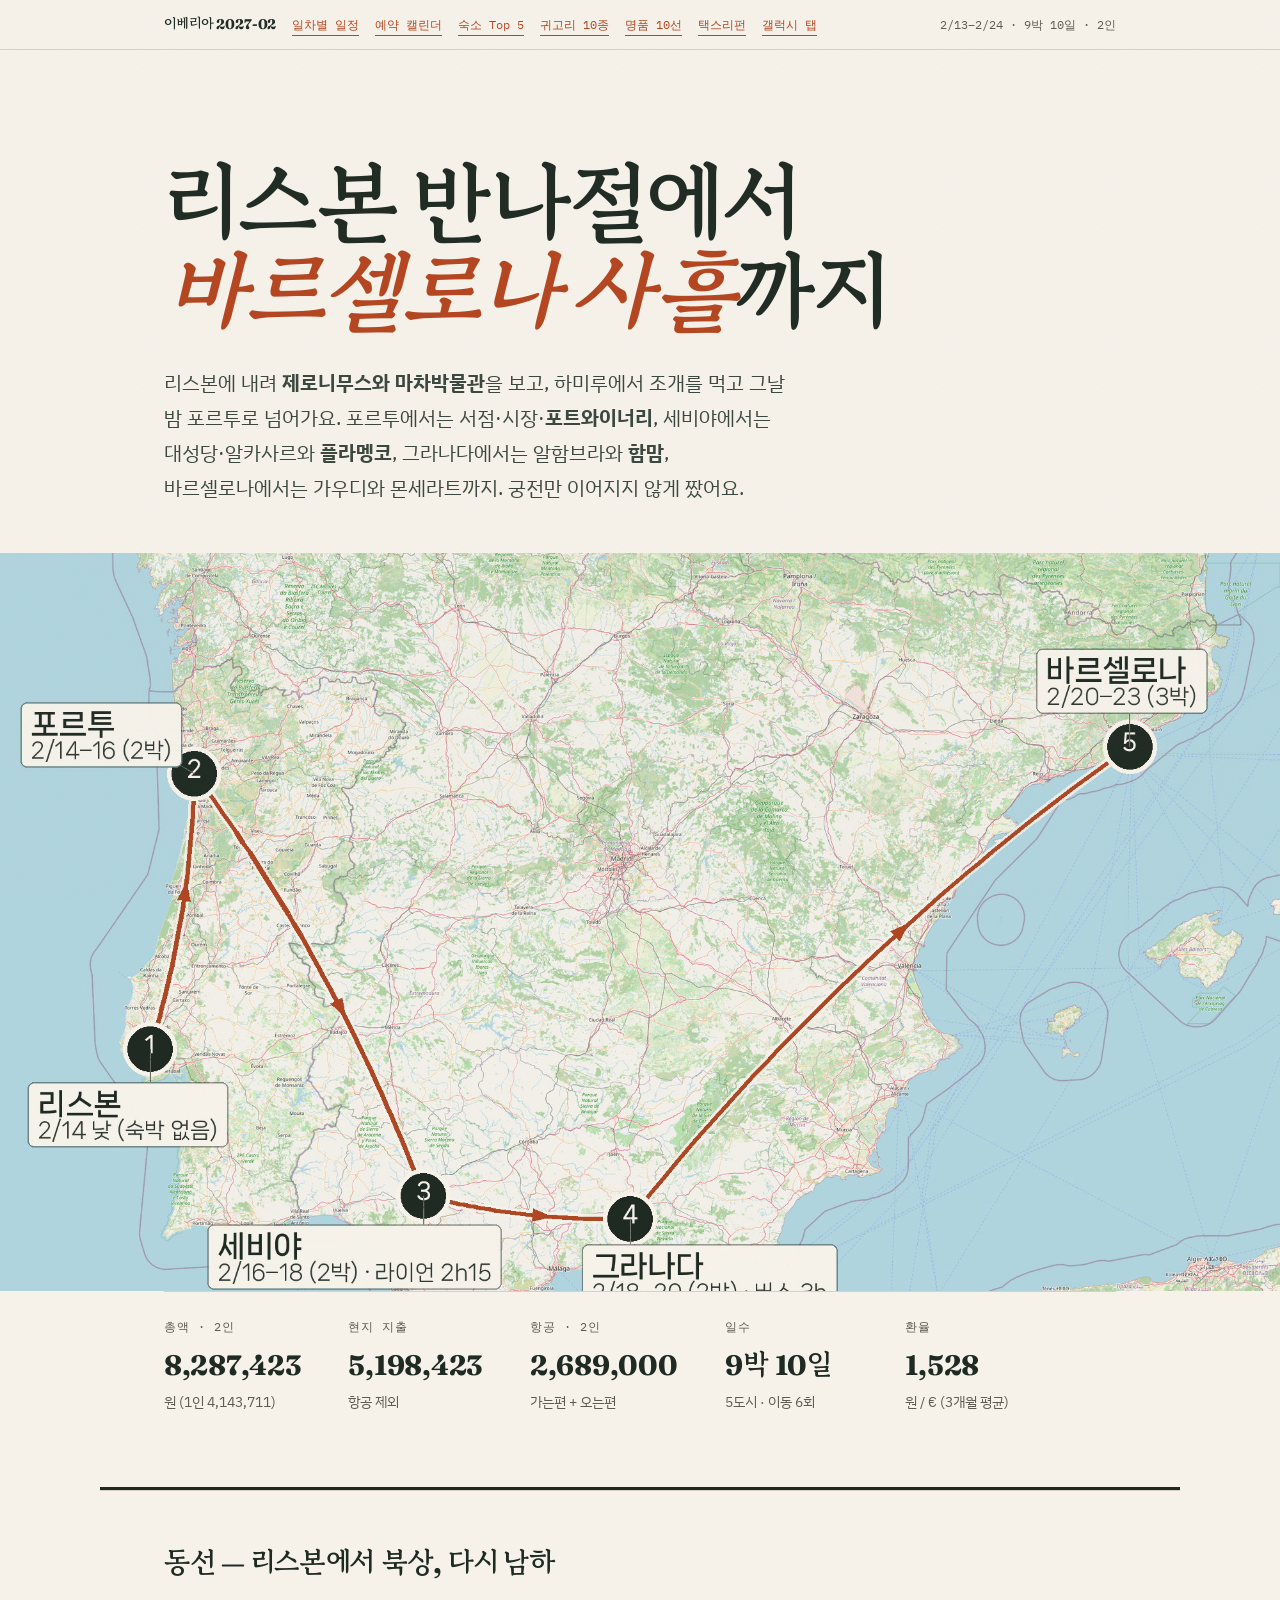
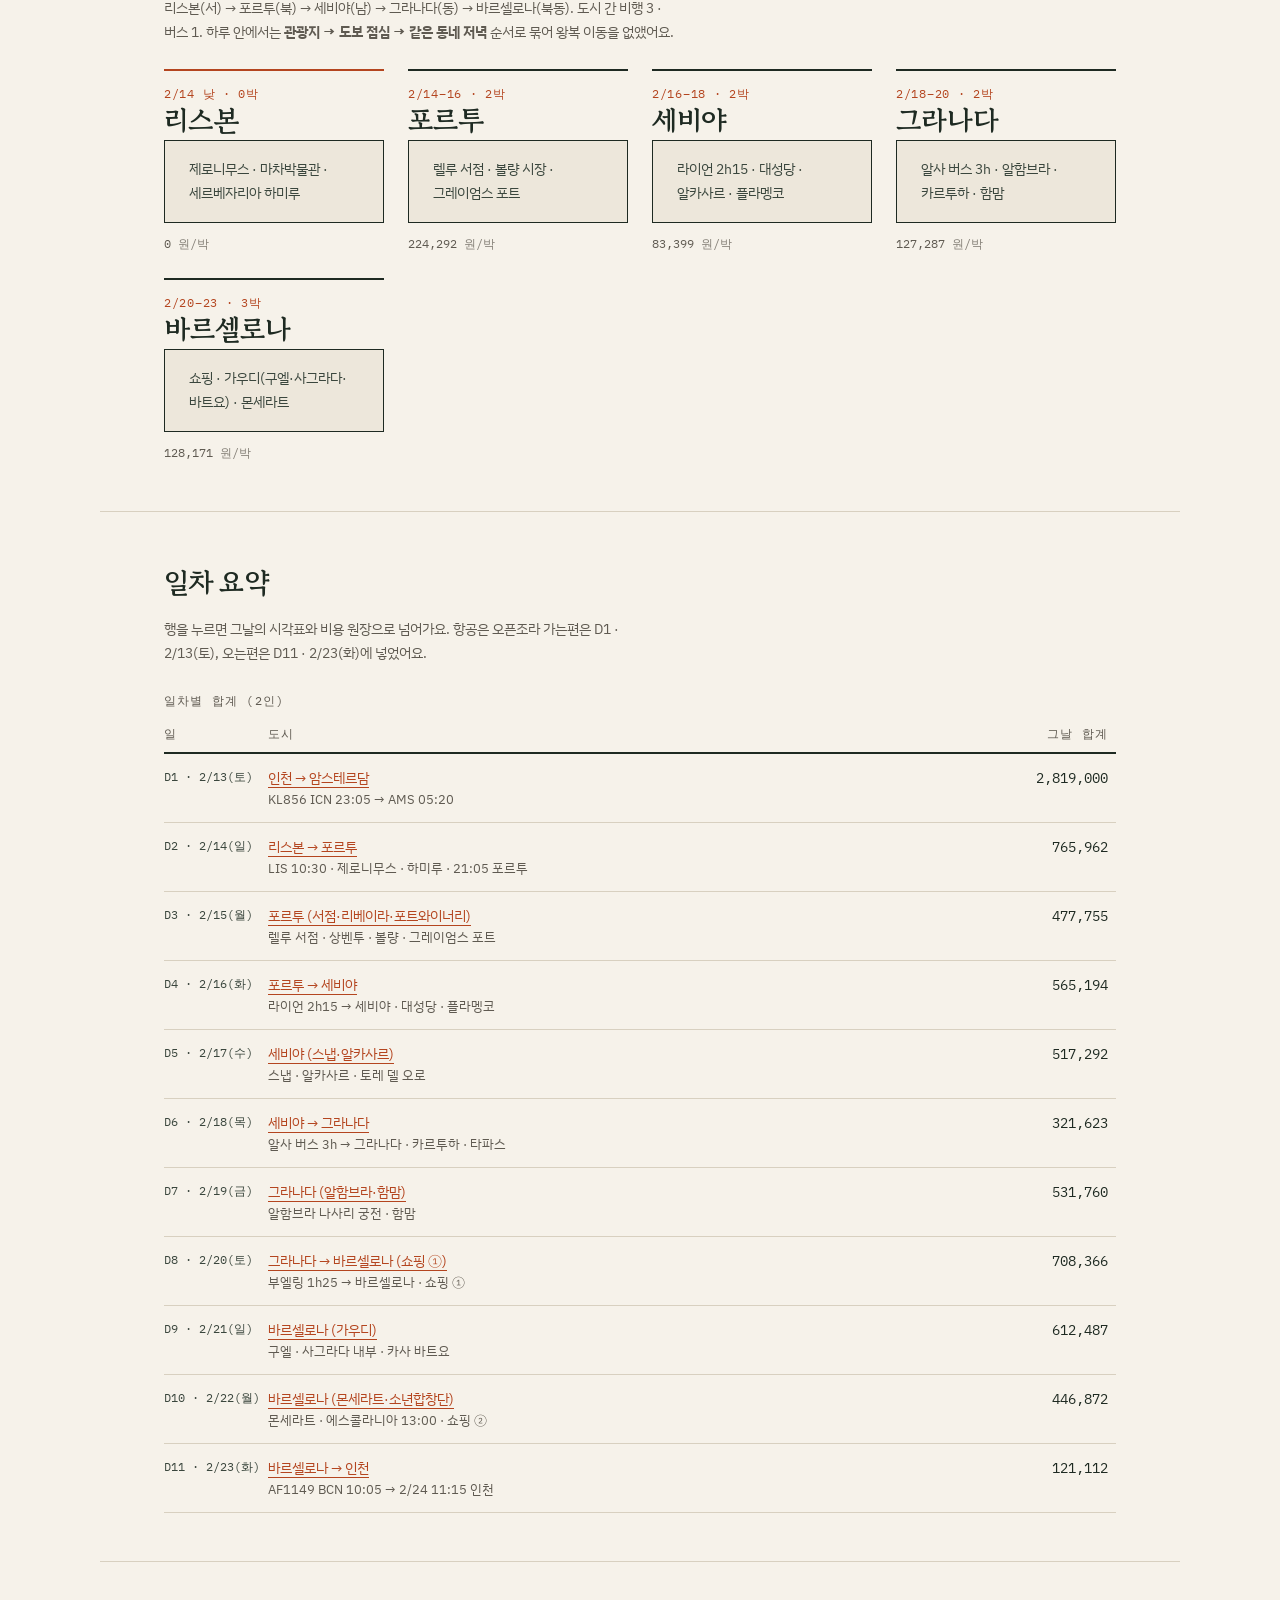
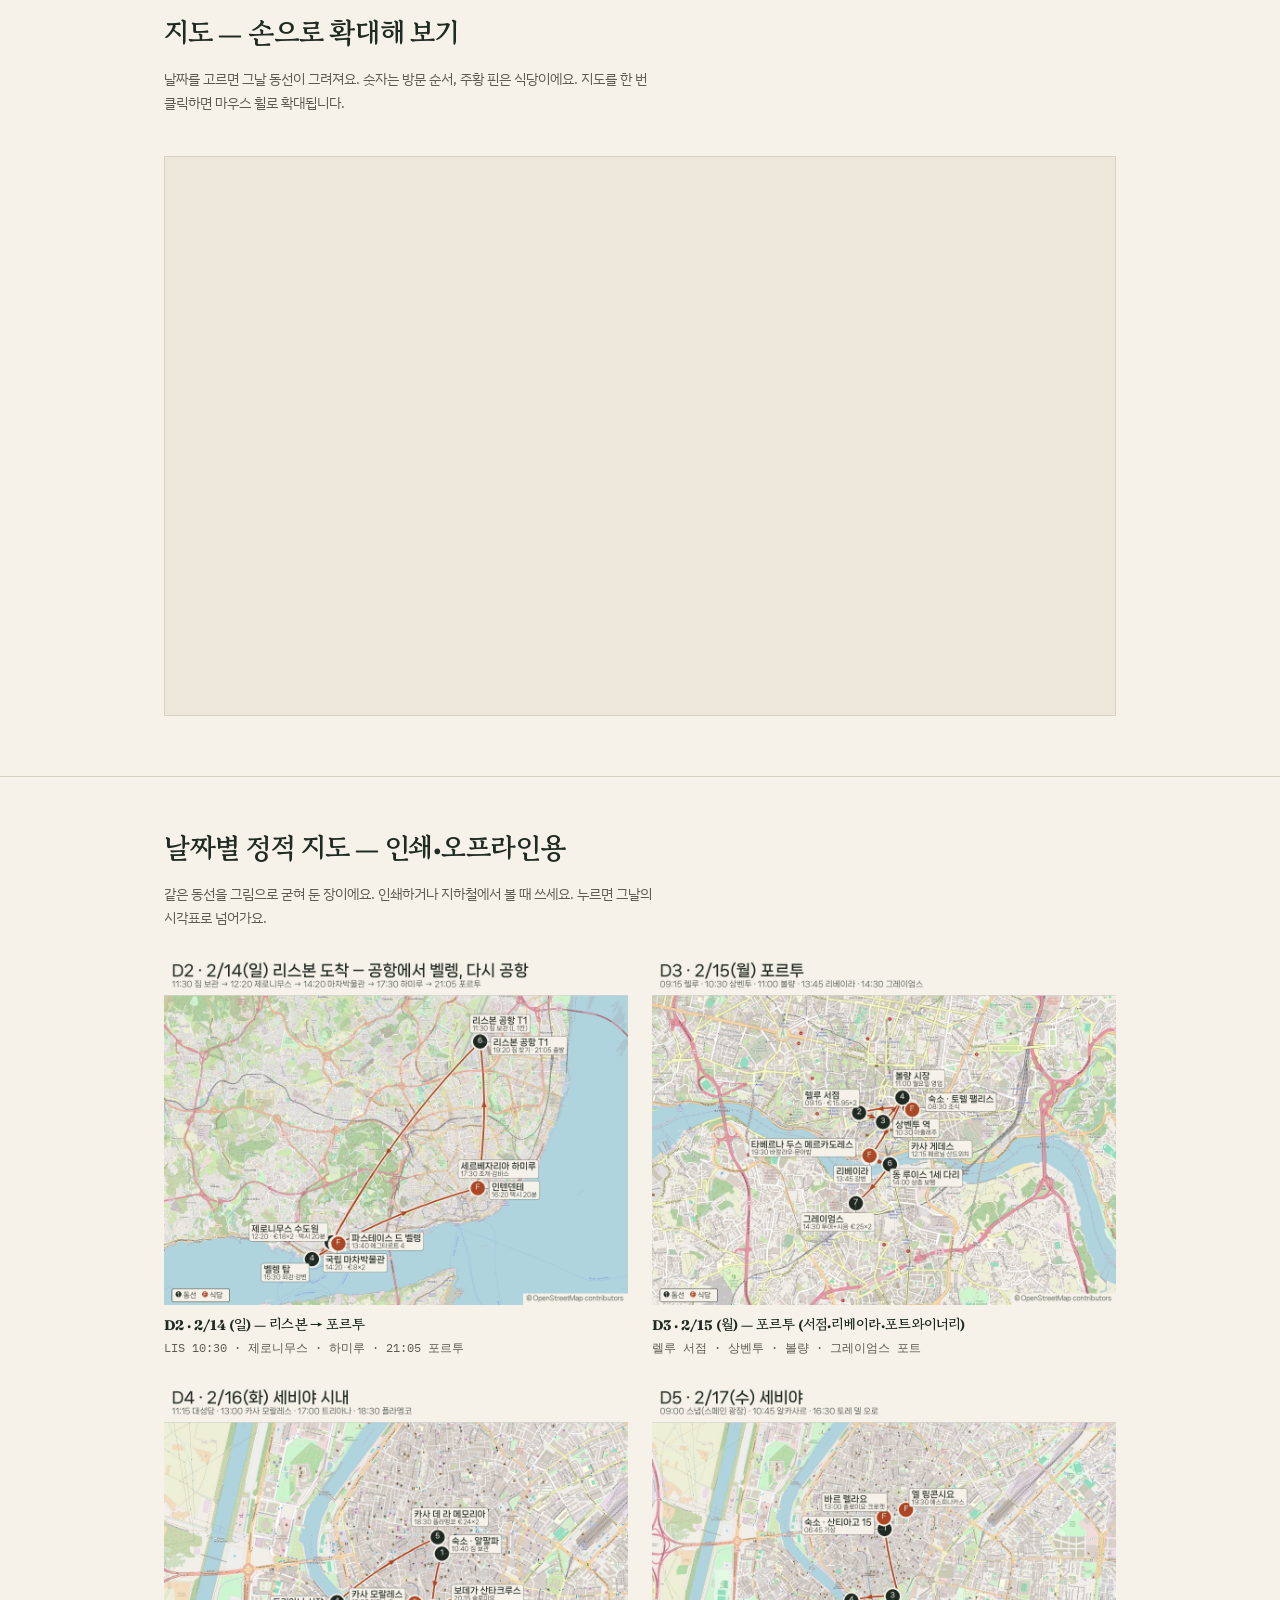
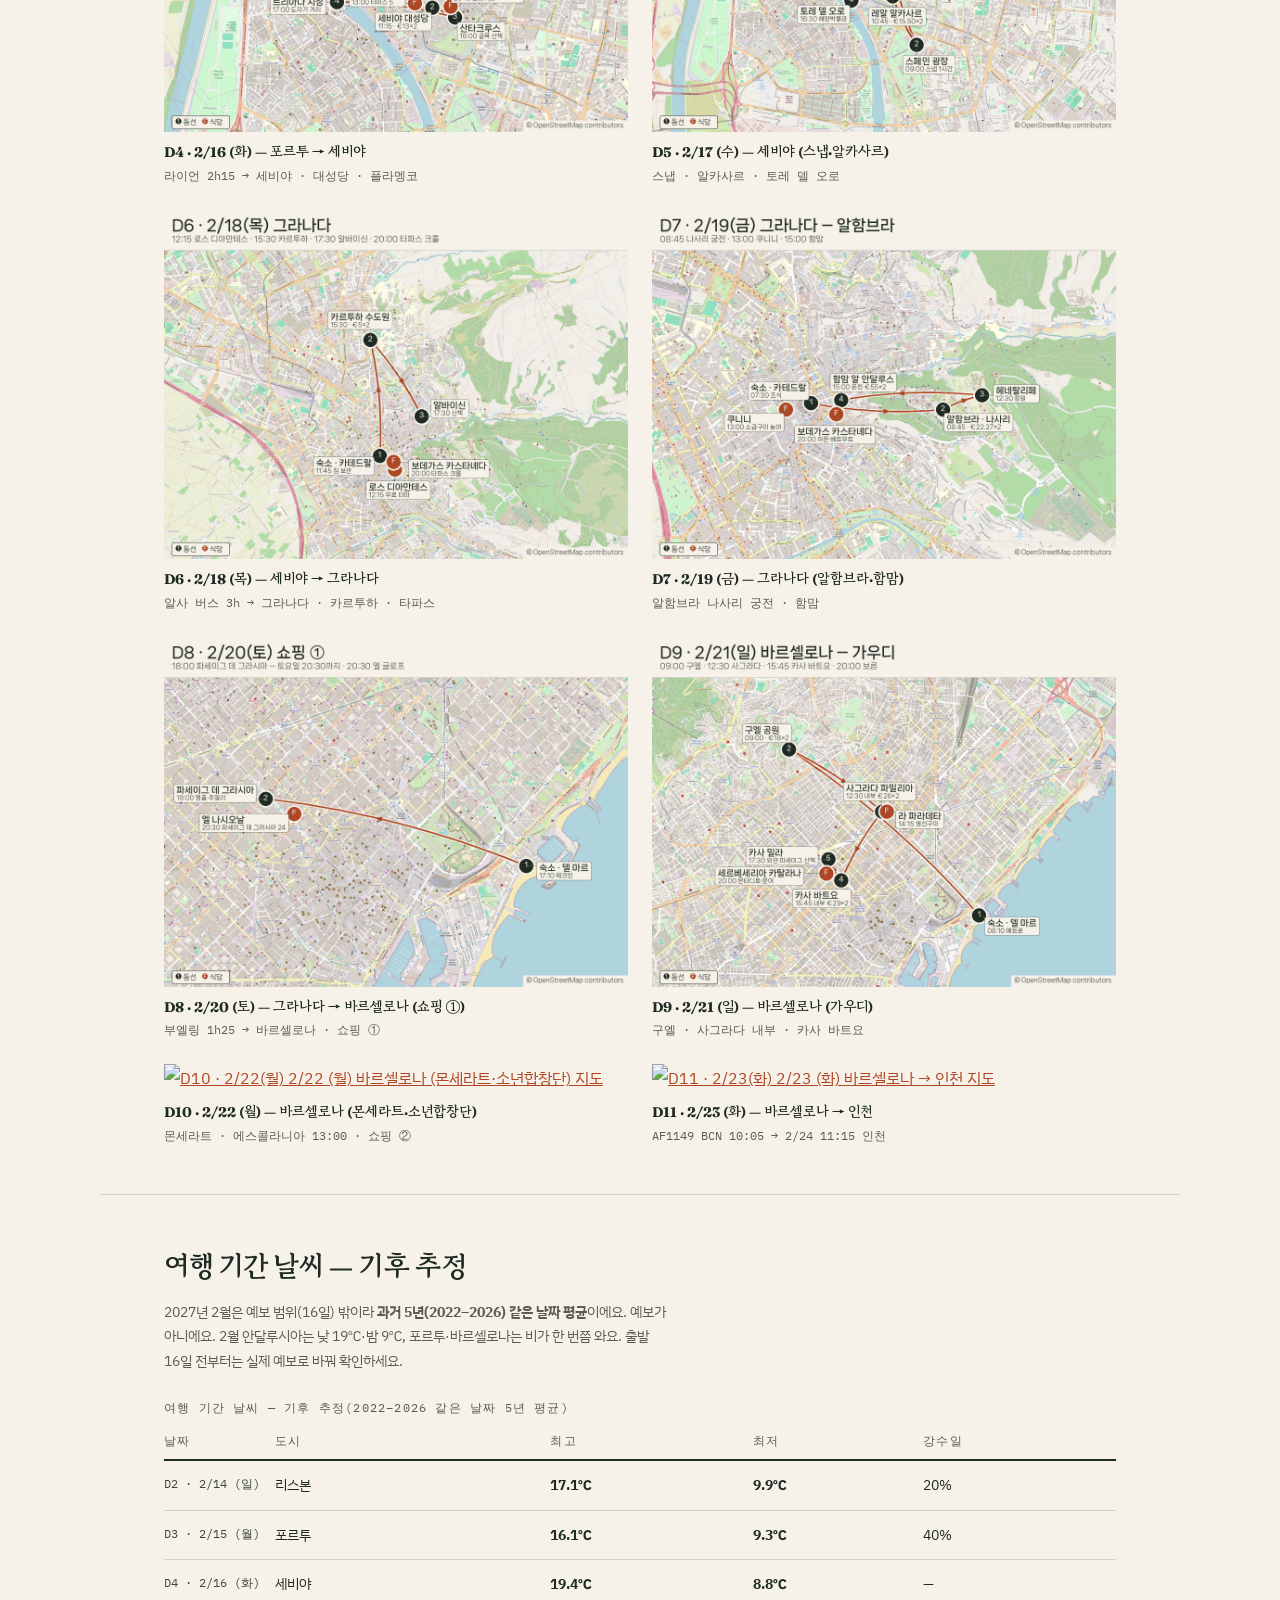
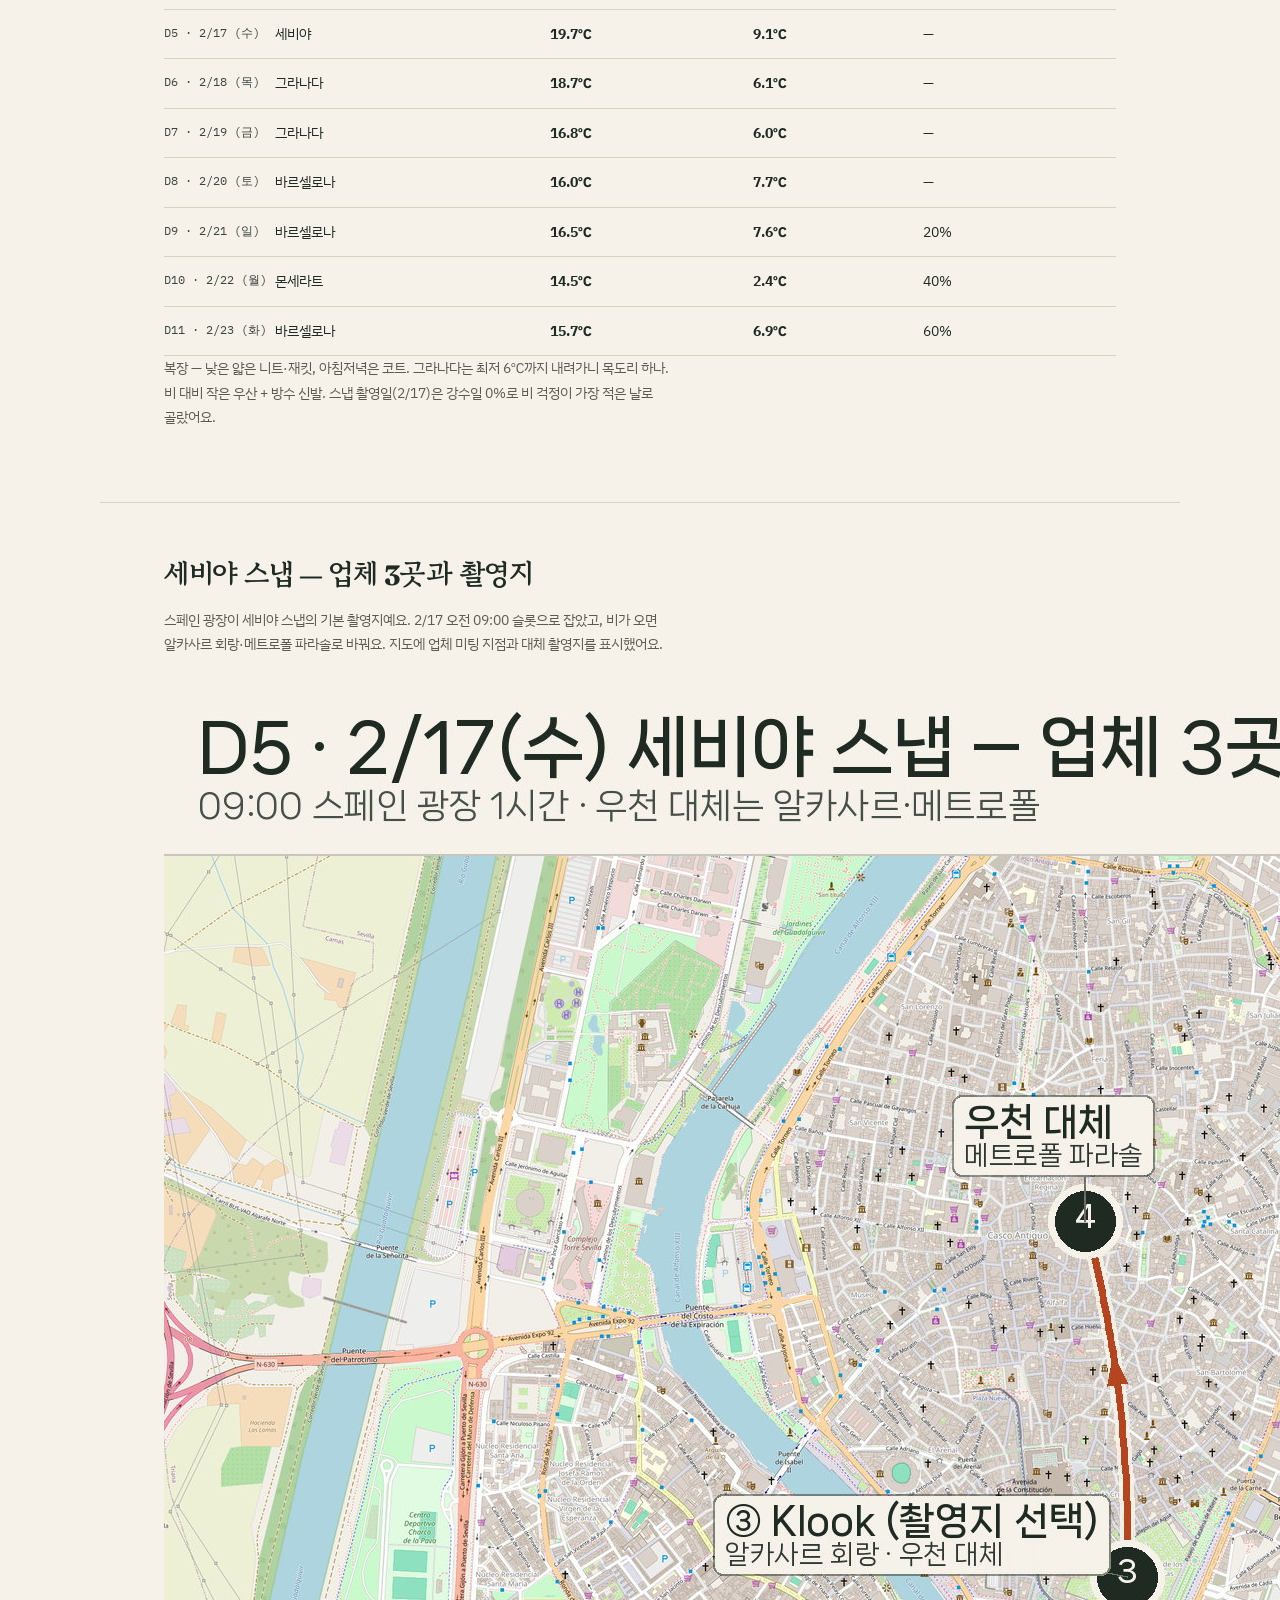
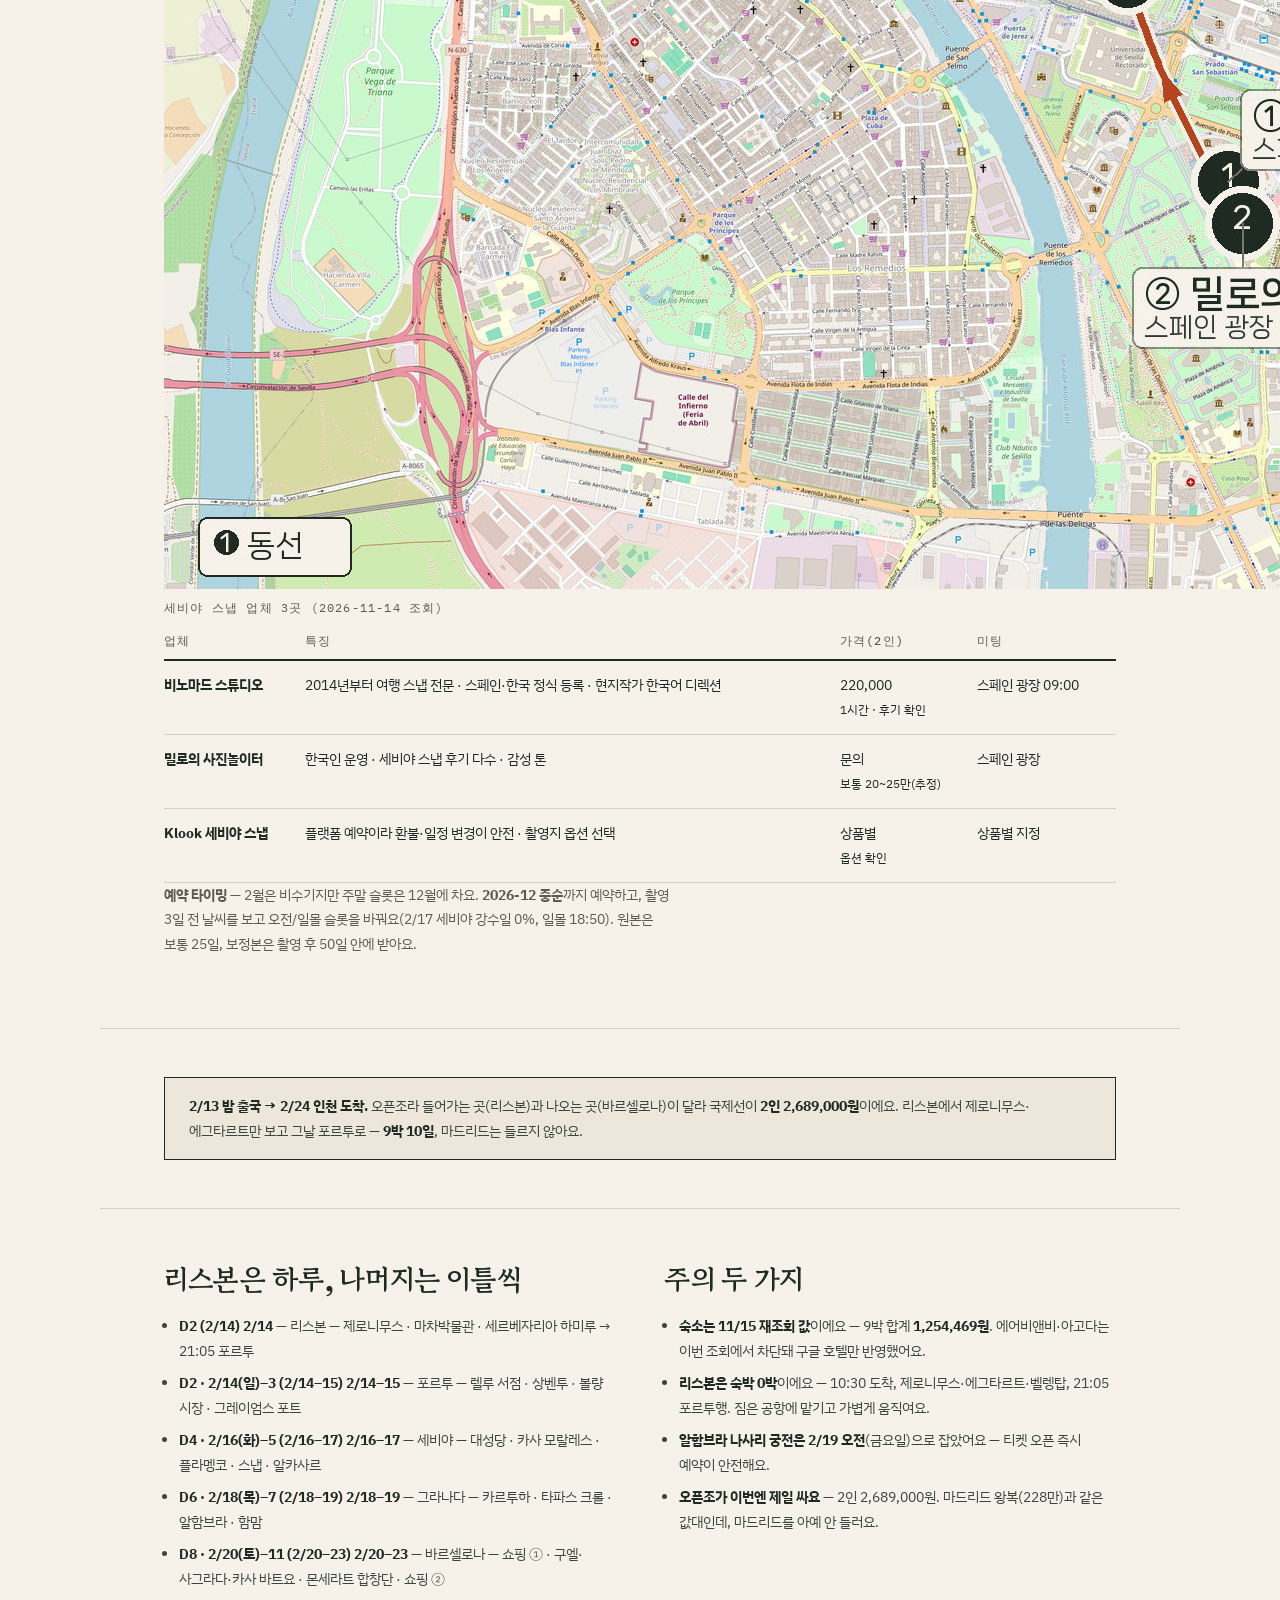
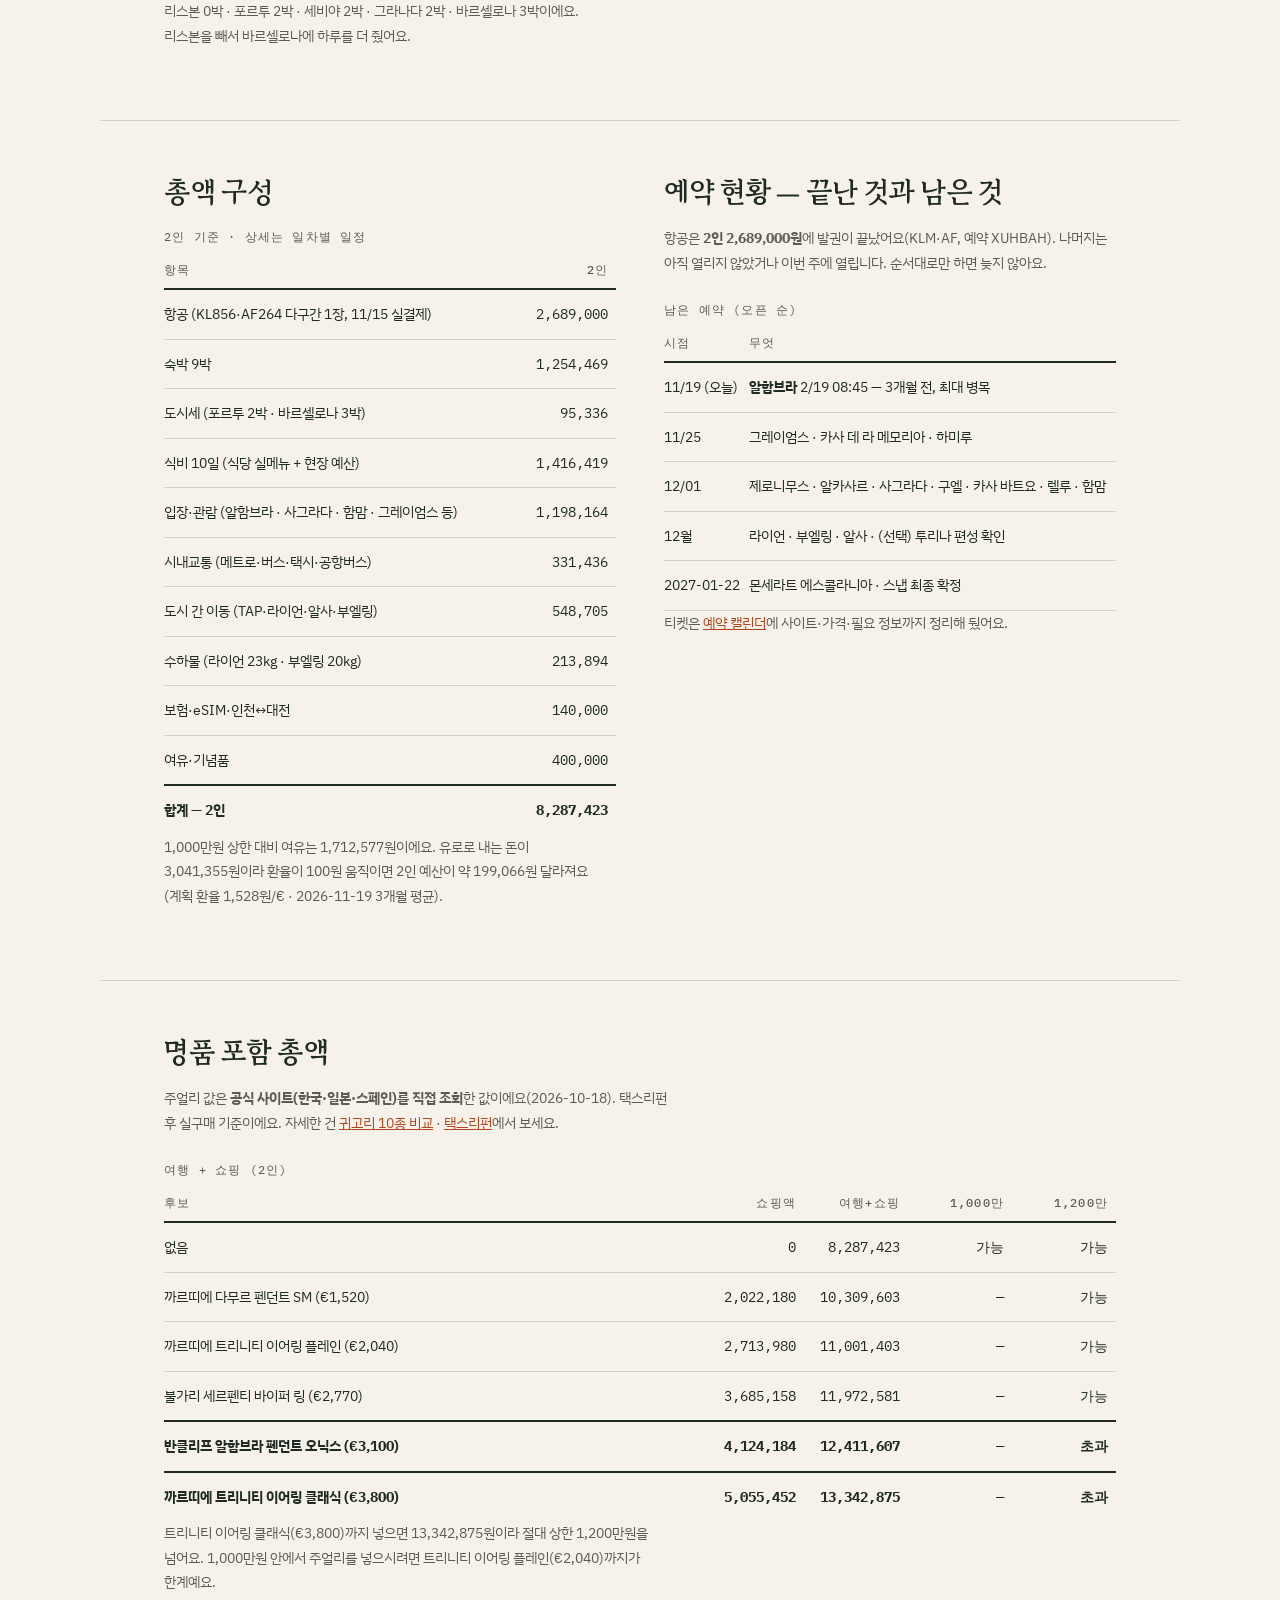
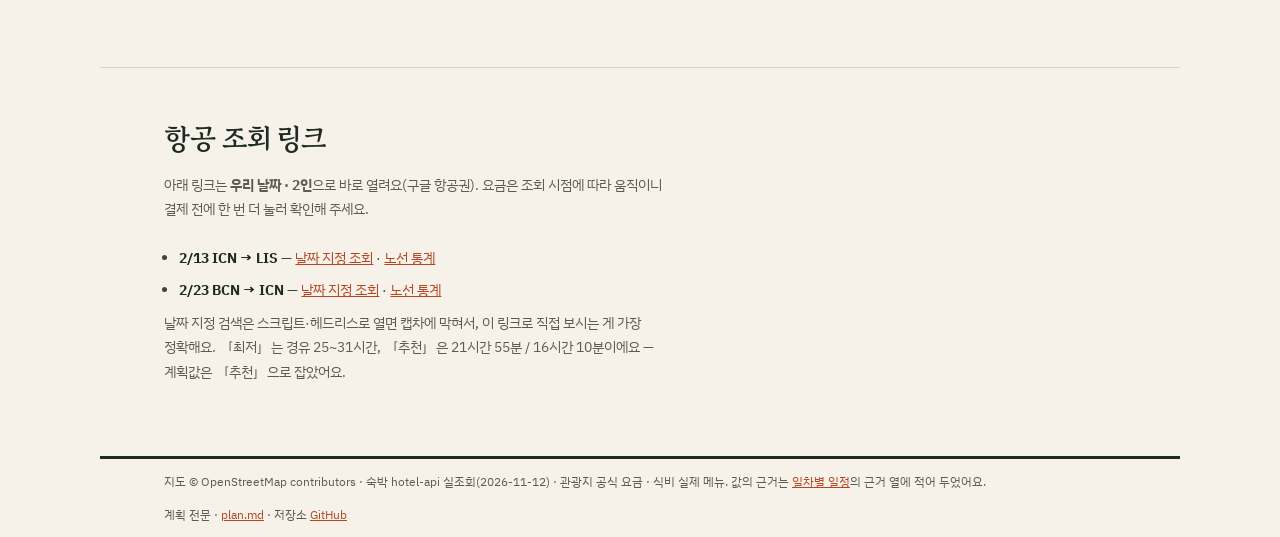
==== commit 6ce24f73: "주간 갱신: 항공·숙박 실시간 요금 반영 (2026-11-22)" ====
--- a/index.html
+++ b/index.html
@@ -205,11 +205,11 @@
     <img src="img/00-전체동선.jpg" alt="전체 동선 지도 — 리스본·포르투·세비야·그라나다·바르셀로나">
   </figure>
   <dl class="figures">
-    <div><dt>총액 · 2인</dt><dd>8,294,086<small>원 (1인 4,147,043)</small></dd></div>
-    <div><dt>현지 지출</dt><dd>5,205,086<small>항공 제외</small></dd></div>
+    <div><dt>총액 · 2인</dt><dd>8,287,423<small>원 (1인 4,143,711)</small></dd></div>
+    <div><dt>현지 지출</dt><dd>5,198,423<small>항공 제외</small></dd></div>
     <div><dt>항공 · 2인</dt><dd>2,689,000<small>가는편 + 오는편</small></dd></div>
     <div><dt>일수</dt><dd>9박 10일<small>5도시 · 이동 6회</small></dd></div>
-    <div><dt>환율</dt><dd>1,531<small>원 / € (3개월 평균)</small></dd></div>
+    <div><dt>환율</dt><dd>1,528<small>원 / € (3개월 평균)</small></dd></div>
   </dl>
 </section>
 
@@ -260,52 +260,52 @@
         <td class="t">D2 · 2/14(일)</td>
         <td class="w"><a href="itinerary.html#day-2">리스본 → 포르투</a>
           <small>LIS 10:30 · 제로니무스 · 하미루 · 21:05 포르투</small></td>
-        <td class="num">766,721</td>
+        <td class="num">765,962</td>
       </tr><tr>
         <td class="t">D3 · 2/15(월)</td>
         <td class="w"><a href="itinerary.html#day-3">포르투 (서점·리베이라·포트와이너리)</a>
           <small>렐루 서점 · 상벤투 · 볼량 · 그레이엄스 포트</small></td>
-        <td class="num">478,312</td>
+        <td class="num">477,755</td>
       </tr><tr>
         <td class="t">D4 · 2/16(화)</td>
         <td class="w"><a href="itinerary.html#day-4">포르투 → 세비야</a>
           <small>라이언 2h15 → 세비야 · 대성당 · 플라멩코</small></td>
-        <td class="num">566,043</td>
+        <td class="num">565,194</td>
       </tr><tr>
         <td class="t">D5 · 2/17(수)</td>
         <td class="w"><a href="itinerary.html#day-5">세비야 (스냅·알카사르)</a>
           <small>스냅 · 알카사르 · 토레 델 오로</small></td>
-        <td class="num">517,763</td>
+        <td class="num">517,292</td>
       </tr><tr>
         <td class="t">D6 · 2/18(목)</td>
         <td class="w"><a href="itinerary.html#day-6">세비야 → 그라나다</a>
           <small>알사 버스 3h → 그라나다 · 카르투하 · 타파스</small></td>
-        <td class="num">322,051</td>
+        <td class="num">321,623</td>
       </tr><tr>
         <td class="t">D7 · 2/19(금)</td>
         <td class="w"><a href="itinerary.html#day-7">그라나다 (알함브라·함맘)</a>
           <small>알함브라 나사리 궁전 · 함맘</small></td>
-        <td class="num">532,649</td>
+        <td class="num">531,760</td>
       </tr><tr>
         <td class="t">D8 · 2/20(토)</td>
         <td class="w"><a href="itinerary.html#day-8">그라나다 → 바르셀로나 (쇼핑 ①)</a>
           <small>부엘링 1h25 → 바르셀로나 · 쇼핑 ①</small></td>
-        <td class="num">709,175</td>
+        <td class="num">708,366</td>
       </tr><tr>
         <td class="t">D9 · 2/21(일)</td>
         <td class="w"><a href="itinerary.html#day-9">바르셀로나 (가우디)</a>
           <small>구엘 · 사그라다 내부 · 카사 바트요</small></td>
-        <td class="num">613,552</td>
+        <td class="num">612,487</td>
       </tr><tr>
         <td class="t">D10 · 2/22(월)</td>
         <td class="w"><a href="itinerary.html#day-10">바르셀로나 (몬세라트·소년합창단)</a>
           <small>몬세라트 · 에스콜라니아 13:00 · 쇼핑 ②</small></td>
-        <td class="num">447,573</td>
+        <td class="num">446,872</td>
       </tr><tr>
         <td class="t">D11 · 2/23(화)</td>
         <td class="w"><a href="itinerary.html#day-11">바르셀로나 → 인천</a>
           <small>AF1149 BCN 10:05 → 2/24 11:15 인천</small></td>
-        <td class="num">121,247</td>
+        <td class="num">121,112</td>
       </tr></tbody>
   </table>
 </section>
@@ -391,10 +391,10 @@
       <table class="ledger">
         <caption>2인 기준 · 상세는 일차별 일정</caption>
         <thead><tr><th scope="col">항목</th><th class="num" scope="col">2인</th></tr></thead>
-        <tbody><tr><td>항공 (KL856·AF264 다구간 1장, 11/15 실결제)</td><td class="num">2,689,000</td></tr><tr><td>숙박 9박</td><td class="num">1,254,469</td></tr><tr><td>도시세 (포르투 2박 · 바르셀로나 3박)</td><td class="num">95,545</td></tr><tr><td>식비 10일 (식당 실메뉴 + 현장 예산)</td><td class="num">1,419,490</td></tr><tr><td>입장·관람 (알함브라 · 사그라다 · 함맘 · 그레이엄스 등)</td><td class="num">1,200,314</td></tr><tr><td>시내교통 (메트로·버스·택시·공항버스)</td><td class="num">332,098</td></tr><tr><td>도시 간 이동 (TAP·라이언·알사·부엘링)</td><td class="num">548,806</td></tr><tr><td>수하물 (라이언 23kg · 부엘링 20kg)</td><td class="num">214,364</td></tr><tr><td>보험·eSIM·인천↔대전</td><td class="num">140,000</td></tr><tr><td>여유·기념품</td><td class="num">400,000</td></tr><tr class="sum"><td>합계 — 2인</td><td class="num">8,294,086</td></tr></tbody>
+        <tbody><tr><td>항공 (KL856·AF264 다구간 1장, 11/15 실결제)</td><td class="num">2,689,000</td></tr><tr><td>숙박 9박</td><td class="num">1,254,469</td></tr><tr><td>도시세 (포르투 2박 · 바르셀로나 3박)</td><td class="num">95,336</td></tr><tr><td>식비 10일 (식당 실메뉴 + 현장 예산)</td><td class="num">1,416,419</td></tr><tr><td>입장·관람 (알함브라 · 사그라다 · 함맘 · 그레이엄스 등)</td><td class="num">1,198,164</td></tr><tr><td>시내교통 (메트로·버스·택시·공항버스)</td><td class="num">331,436</td></tr><tr><td>도시 간 이동 (TAP·라이언·알사·부엘링)</td><td class="num">548,705</td></tr><tr><td>수하물 (라이언 23kg · 부엘링 20kg)</td><td class="num">213,894</td></tr><tr><td>보험·eSIM·인천↔대전</td><td class="num">140,000</td></tr><tr><td>여유·기념품</td><td class="num">400,000</td></tr><tr class="sum"><td>합계 — 2인</td><td class="num">8,287,423</td></tr></tbody>
       </table>
-      <p class="sub">1,000만원 상한 대비 여유는 1,705,914원이에요. 유로로 내는 돈이 3,047,447원이라
-        환율이 100원 움직이면 2인 예산이 약 199,027원 달라져요(계획 환율 1,531원/€ · 2026-11-19 3개월 평균).</p>
+      <p class="sub">1,000만원 상한 대비 여유는 1,712,577원이에요. 유로로 내는 돈이 3,041,355원이라
+        환율이 100원 움직이면 2인 예산이 약 199,066원 달라져요(계획 환율 1,528원/€ · 2026-11-19 3개월 평균).</p>
     </div>
     <div>
       <h2>예약 현황 — 끝난 것과 남은 것</h2>
@@ -424,9 +424,9 @@
     <caption>여행 + 쇼핑 (2인)</caption>
     <thead><tr><th scope="col">후보</th><th class="num" scope="col">쇼핑액</th>
       <th class="num" scope="col">여행+쇼핑</th><th class="num" scope="col">1,000만</th><th class="num" scope="col">1,200만</th></tr></thead>
-    <tbody><tr><td data-label="후보">없음</td><td class="num" data-label="쇼핑액">0</td><td class="num" data-label="여행+쇼핑">8,294,086</td><td class="num" data-label="1,000만 이내">가능</td><td class="num" data-label="1,200만 이내">가능</td></tr><tr><td data-label="후보">까르띠에 다무르 펜던트 SM  (€1,520)</td><td class="num" data-label="쇼핑액">2,026,628</td><td class="num" data-label="여행+쇼핑">10,320,714</td><td class="num" data-label="1,000만 이내">—</td><td class="num" data-label="1,200만 이내">가능</td></tr><tr><td data-label="후보">까르띠에 트리니티 이어링 플레인  (€2,040)</td><td class="num" data-label="쇼핑액">2,719,948</td><td class="num" data-label="여행+쇼핑">11,014,034</td><td class="num" data-label="1,000만 이내">—</td><td class="num" data-label="1,200만 이내">가능</td></tr><tr><td data-label="후보">불가리 세르펜티 바이퍼 링  (€2,770)</td><td class="num" data-label="쇼핑액">3,693,263</td><td class="num" data-label="여행+쇼핑">11,987,349</td><td class="num" data-label="1,000만 이내">—</td><td class="num" data-label="1,200만 이내">가능</td></tr><tr class=sum><td data-label="후보">반클리프 알함브라 펜던트 오닉스  (€3,100)</td><td class="num" data-label="쇼핑액">4,133,255</td><td class="num" data-label="여행+쇼핑">12,427,341</td><td class="num" data-label="1,000만 이내">—</td><td class="num" data-label="1,200만 이내">초과</td></tr><tr class=sum><td data-label="후보">까르띠에 트리니티 이어링 클래식  (€3,800)</td><td class="num" data-label="쇼핑액">5,066,570</td><td class="num" data-label="여행+쇼핑">13,360,656</td><td class="num" data-label="1,000만 이내">—</td><td class="num" data-label="1,200만 이내">초과</td></tr></tbody>
+    <tbody><tr><td data-label="후보">없음</td><td class="num" data-label="쇼핑액">0</td><td class="num" data-label="여행+쇼핑">8,287,423</td><td class="num" data-label="1,000만 이내">가능</td><td class="num" data-label="1,200만 이내">가능</td></tr><tr><td data-label="후보">까르띠에 다무르 펜던트 SM  (€1,520)</td><td class="num" data-label="쇼핑액">2,022,180</td><td class="num" data-label="여행+쇼핑">10,309,603</td><td class="num" data-label="1,000만 이내">—</td><td class="num" data-label="1,200만 이내">가능</td></tr><tr><td data-label="후보">까르띠에 트리니티 이어링 플레인  (€2,040)</td><td class="num" data-label="쇼핑액">2,713,980</td><td class="num" data-label="여행+쇼핑">11,001,403</td><td class="num" data-label="1,000만 이내">—</td><td class="num" data-label="1,200만 이내">가능</td></tr><tr><td data-label="후보">불가리 세르펜티 바이퍼 링  (€2,770)</td><td class="num" data-label="쇼핑액">3,685,158</td><td class="num" data-label="여행+쇼핑">11,972,581</td><td class="num" data-label="1,000만 이내">—</td><td class="num" data-label="1,200만 이내">가능</td></tr><tr class=sum><td data-label="후보">반클리프 알함브라 펜던트 오닉스  (€3,100)</td><td class="num" data-label="쇼핑액">4,124,184</td><td class="num" data-label="여행+쇼핑">12,411,607</td><td class="num" data-label="1,000만 이내">—</td><td class="num" data-label="1,200만 이내">초과</td></tr><tr class=sum><td data-label="후보">까르띠에 트리니티 이어링 클래식  (€3,800)</td><td class="num" data-label="쇼핑액">5,055,452</td><td class="num" data-label="여행+쇼핑">13,342,875</td><td class="num" data-label="1,000만 이내">—</td><td class="num" data-label="1,200만 이내">초과</td></tr></tbody>
   </table>
-  <p class="sub">트리니티 이어링 클래식(€3,800)까지 넣으면 13,360,656원이라 절대 상한 1,200만원을 넘어요.
+  <p class="sub">트리니티 이어링 클래식(€3,800)까지 넣으면 13,342,875원이라 절대 상한 1,200만원을 넘어요.
     1,000만원 안에서 주얼리를 넣으시려면 트리니티 이어링 플레인(€2,040)까지가 한계예요.</p>
 </section>
 <section class="block wrap">
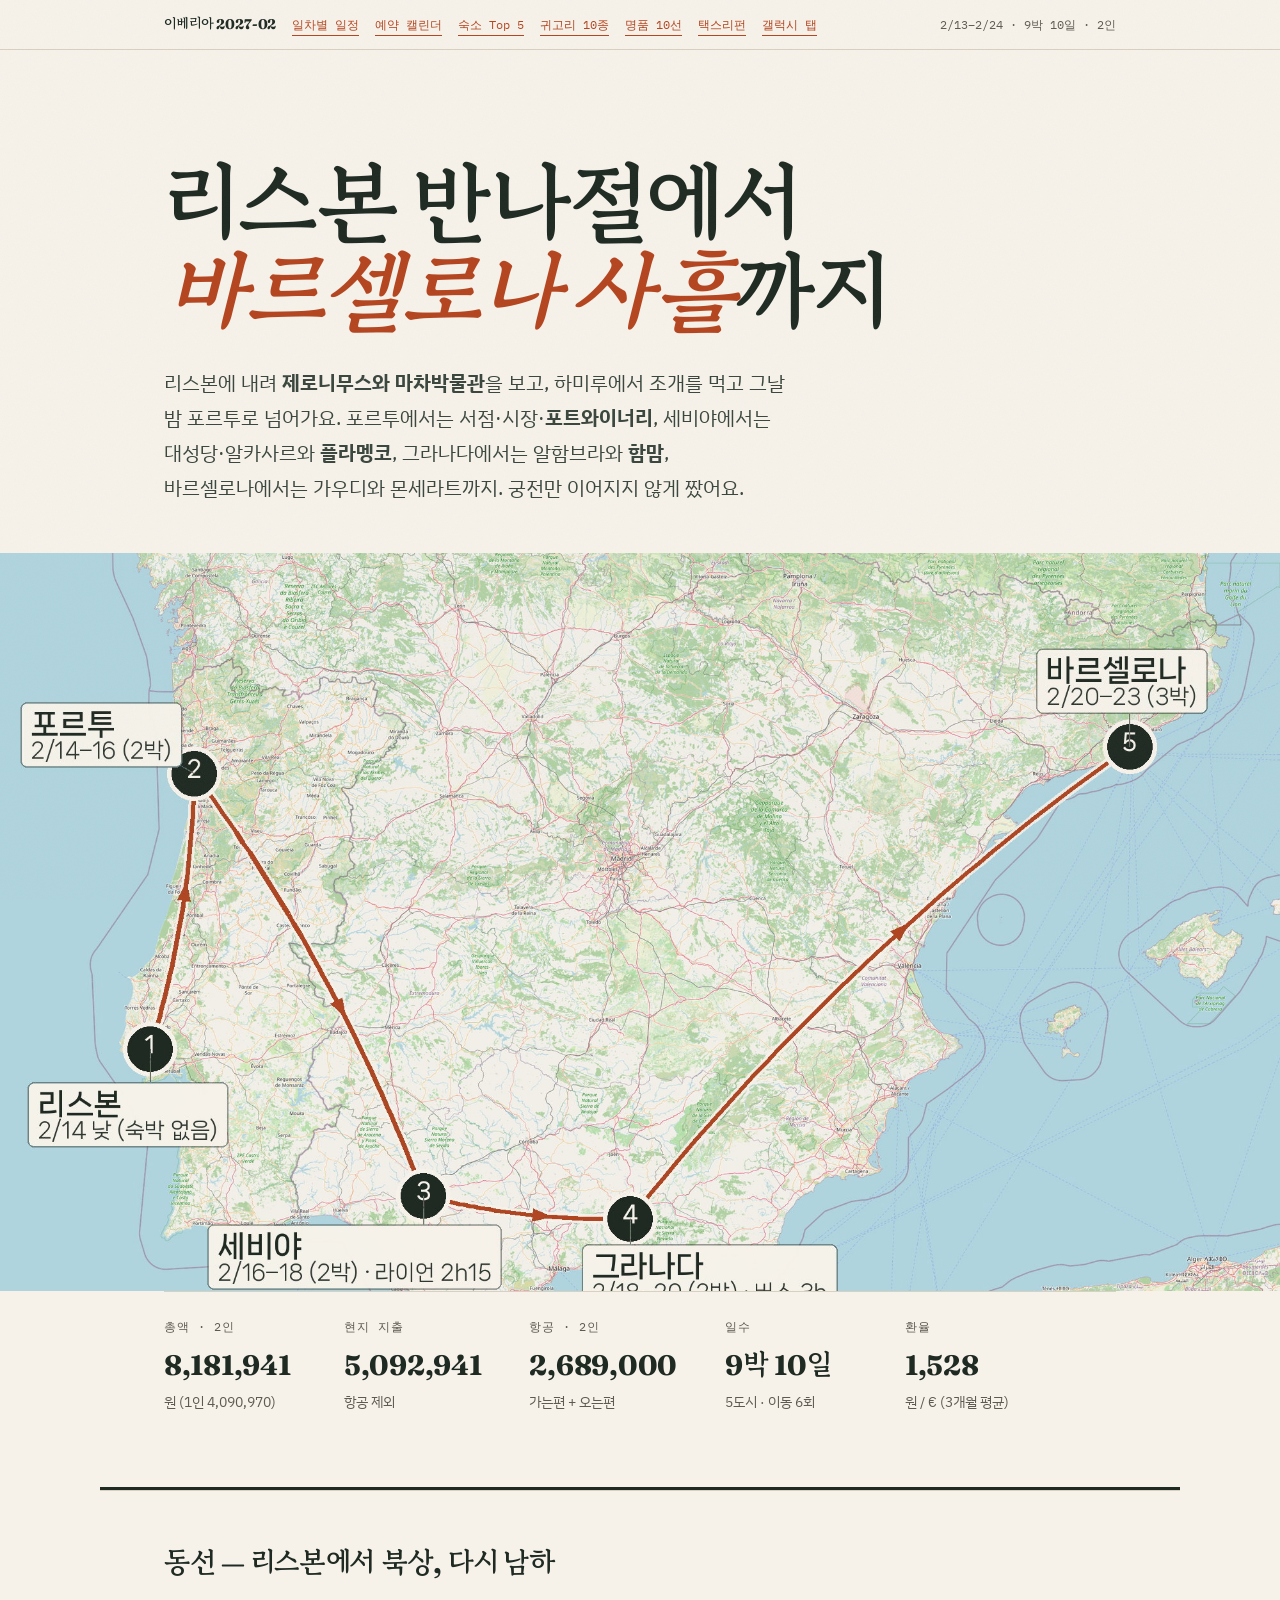
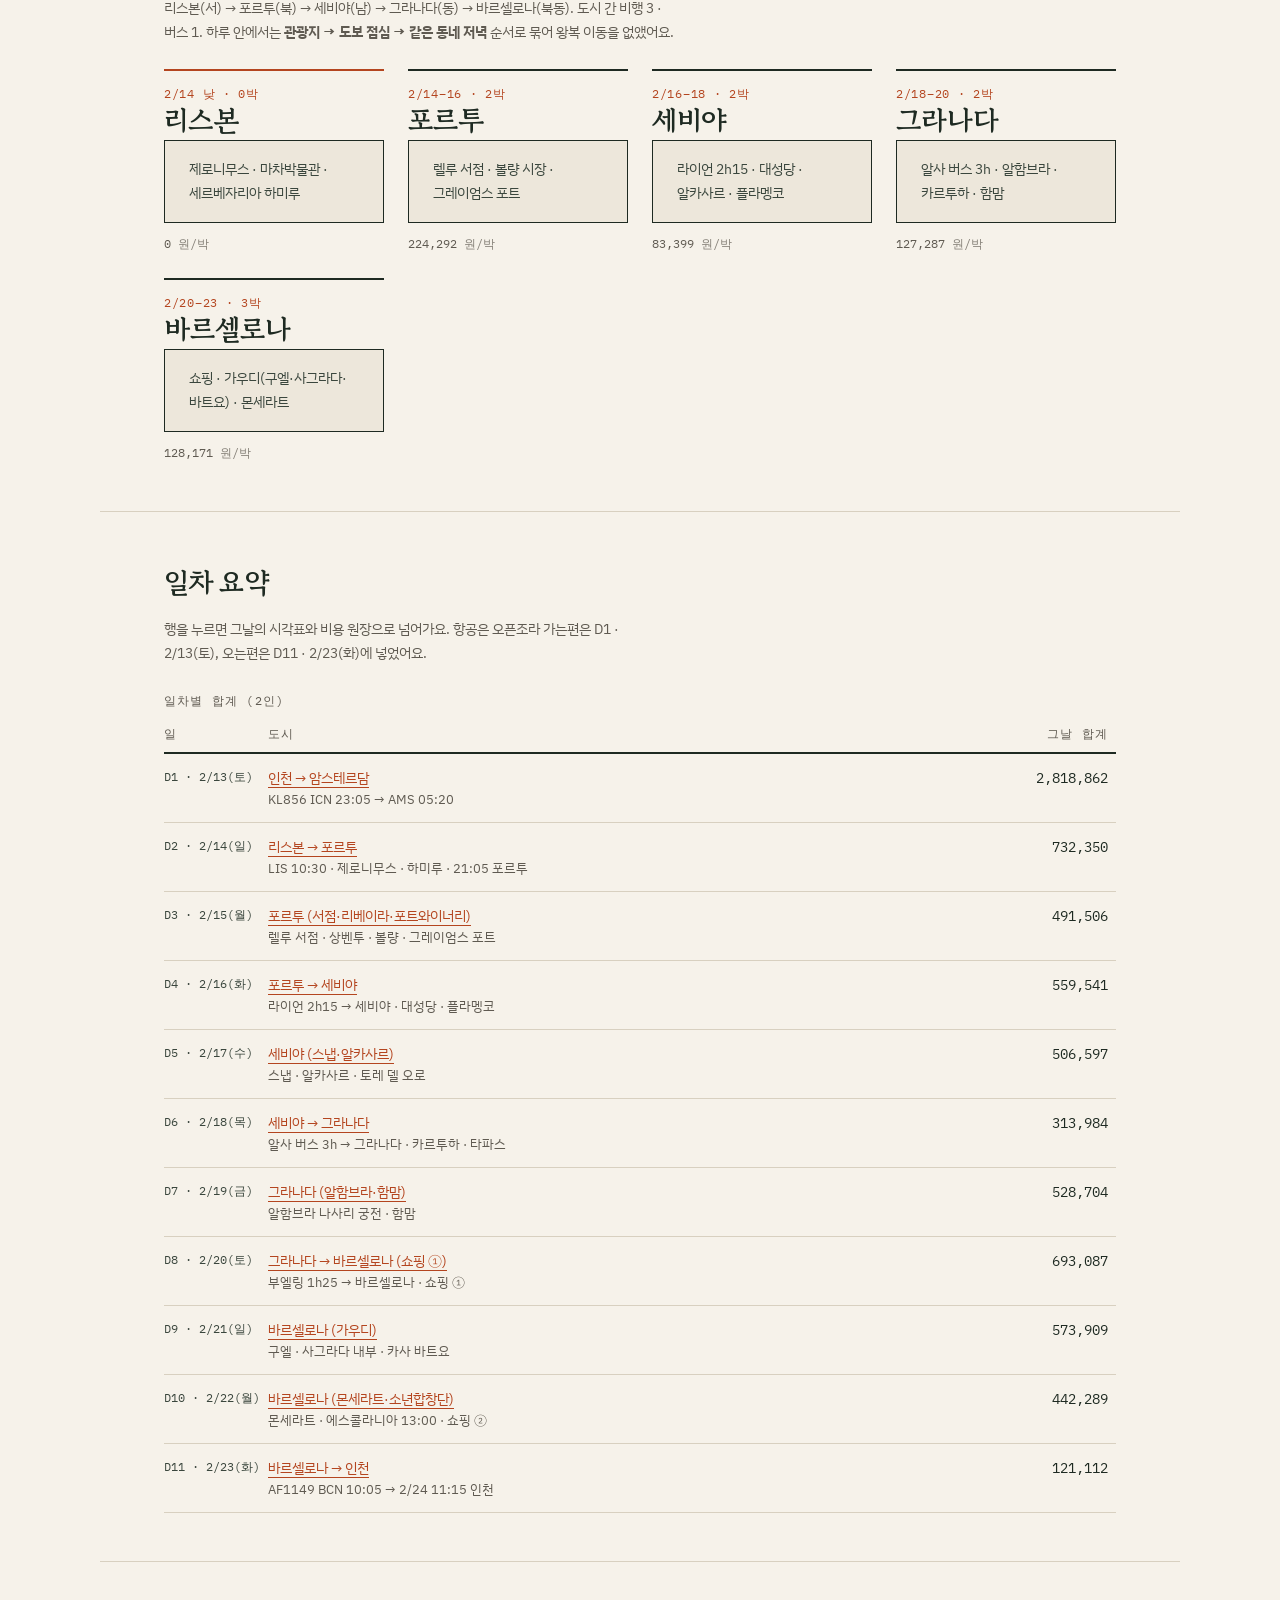
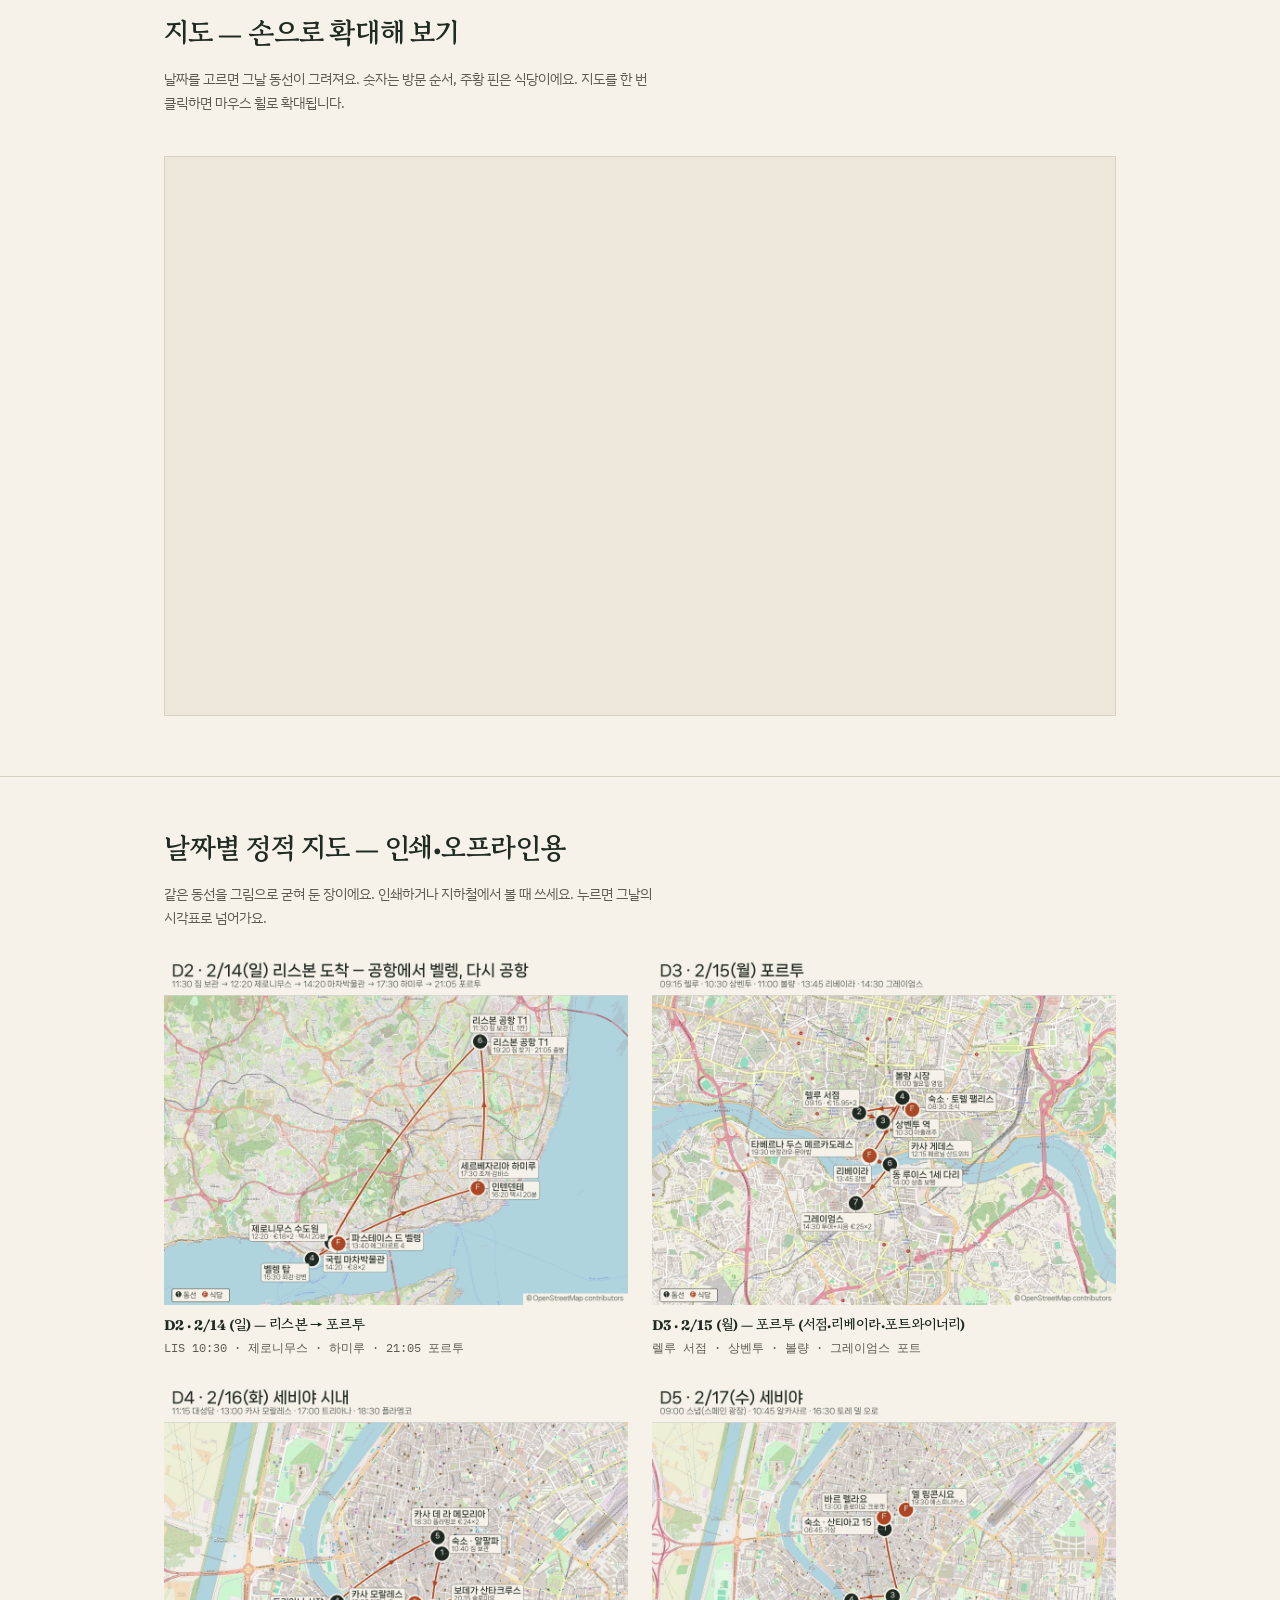
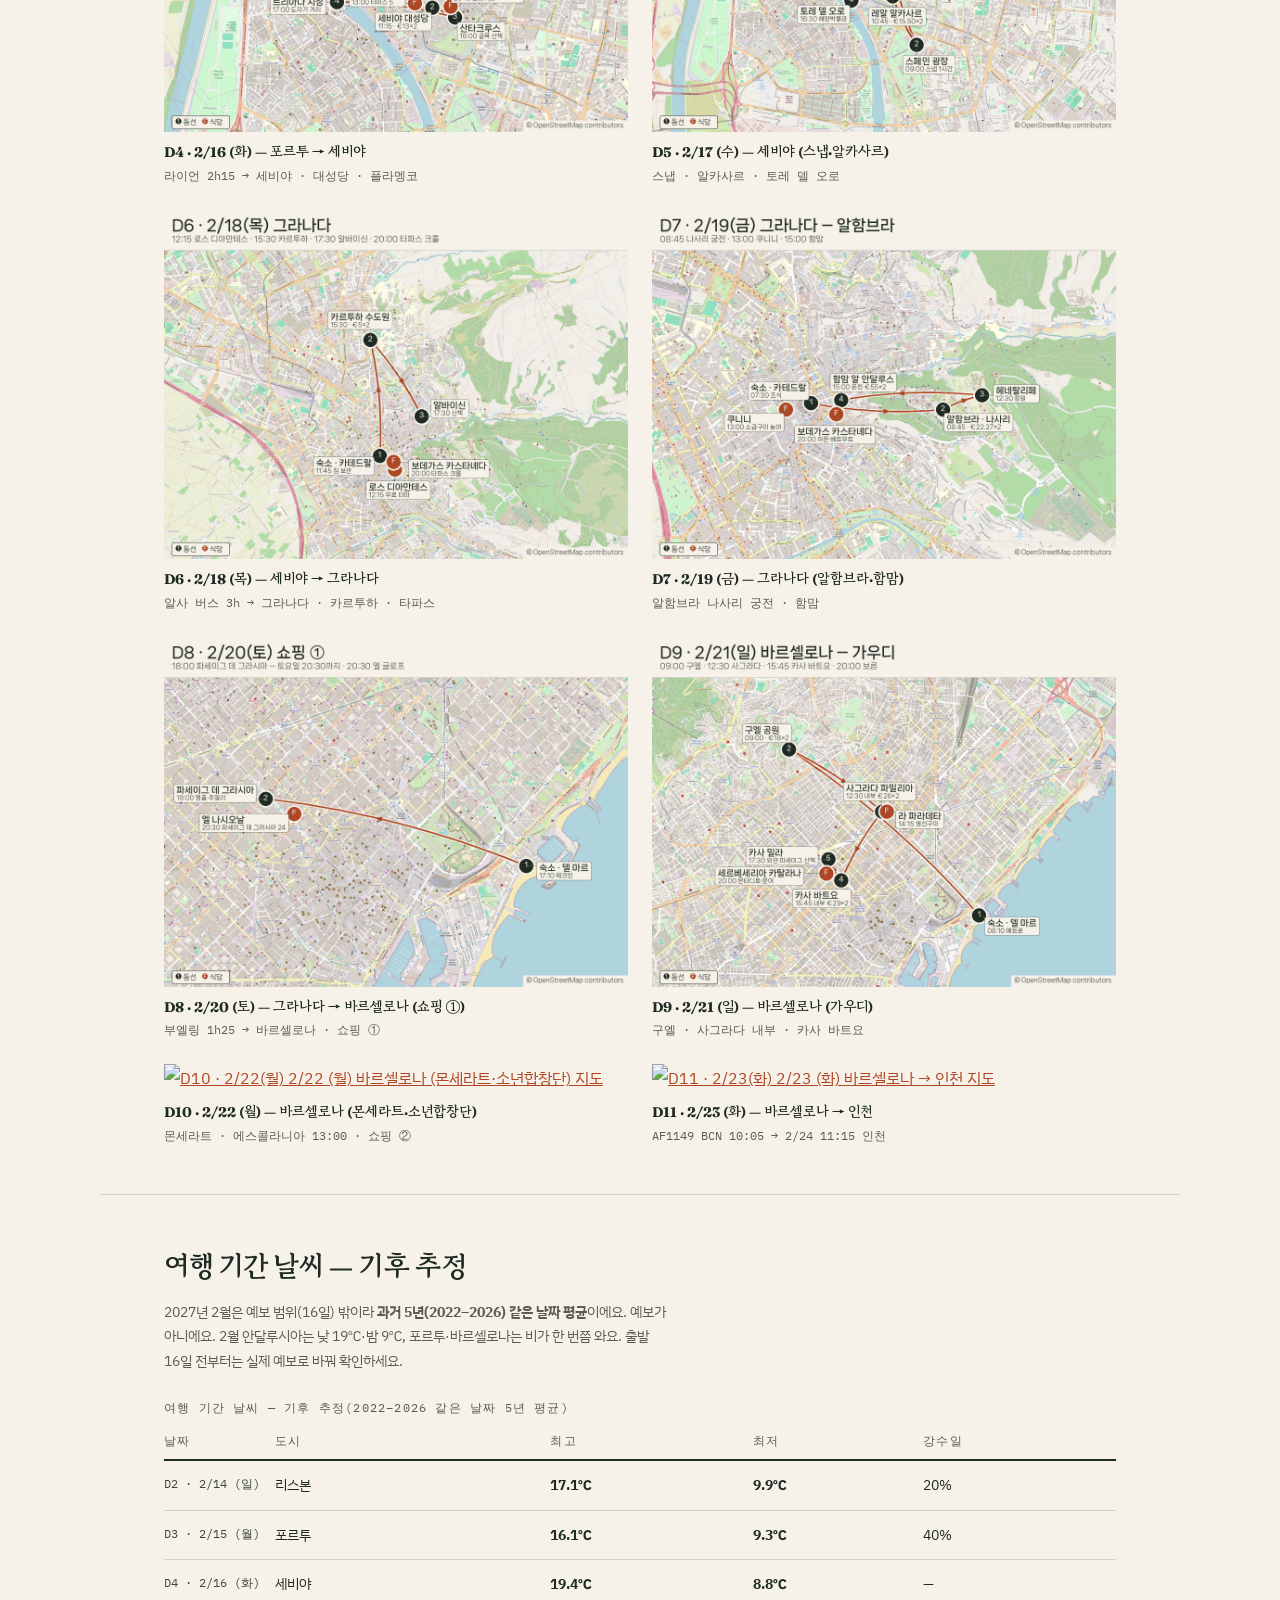
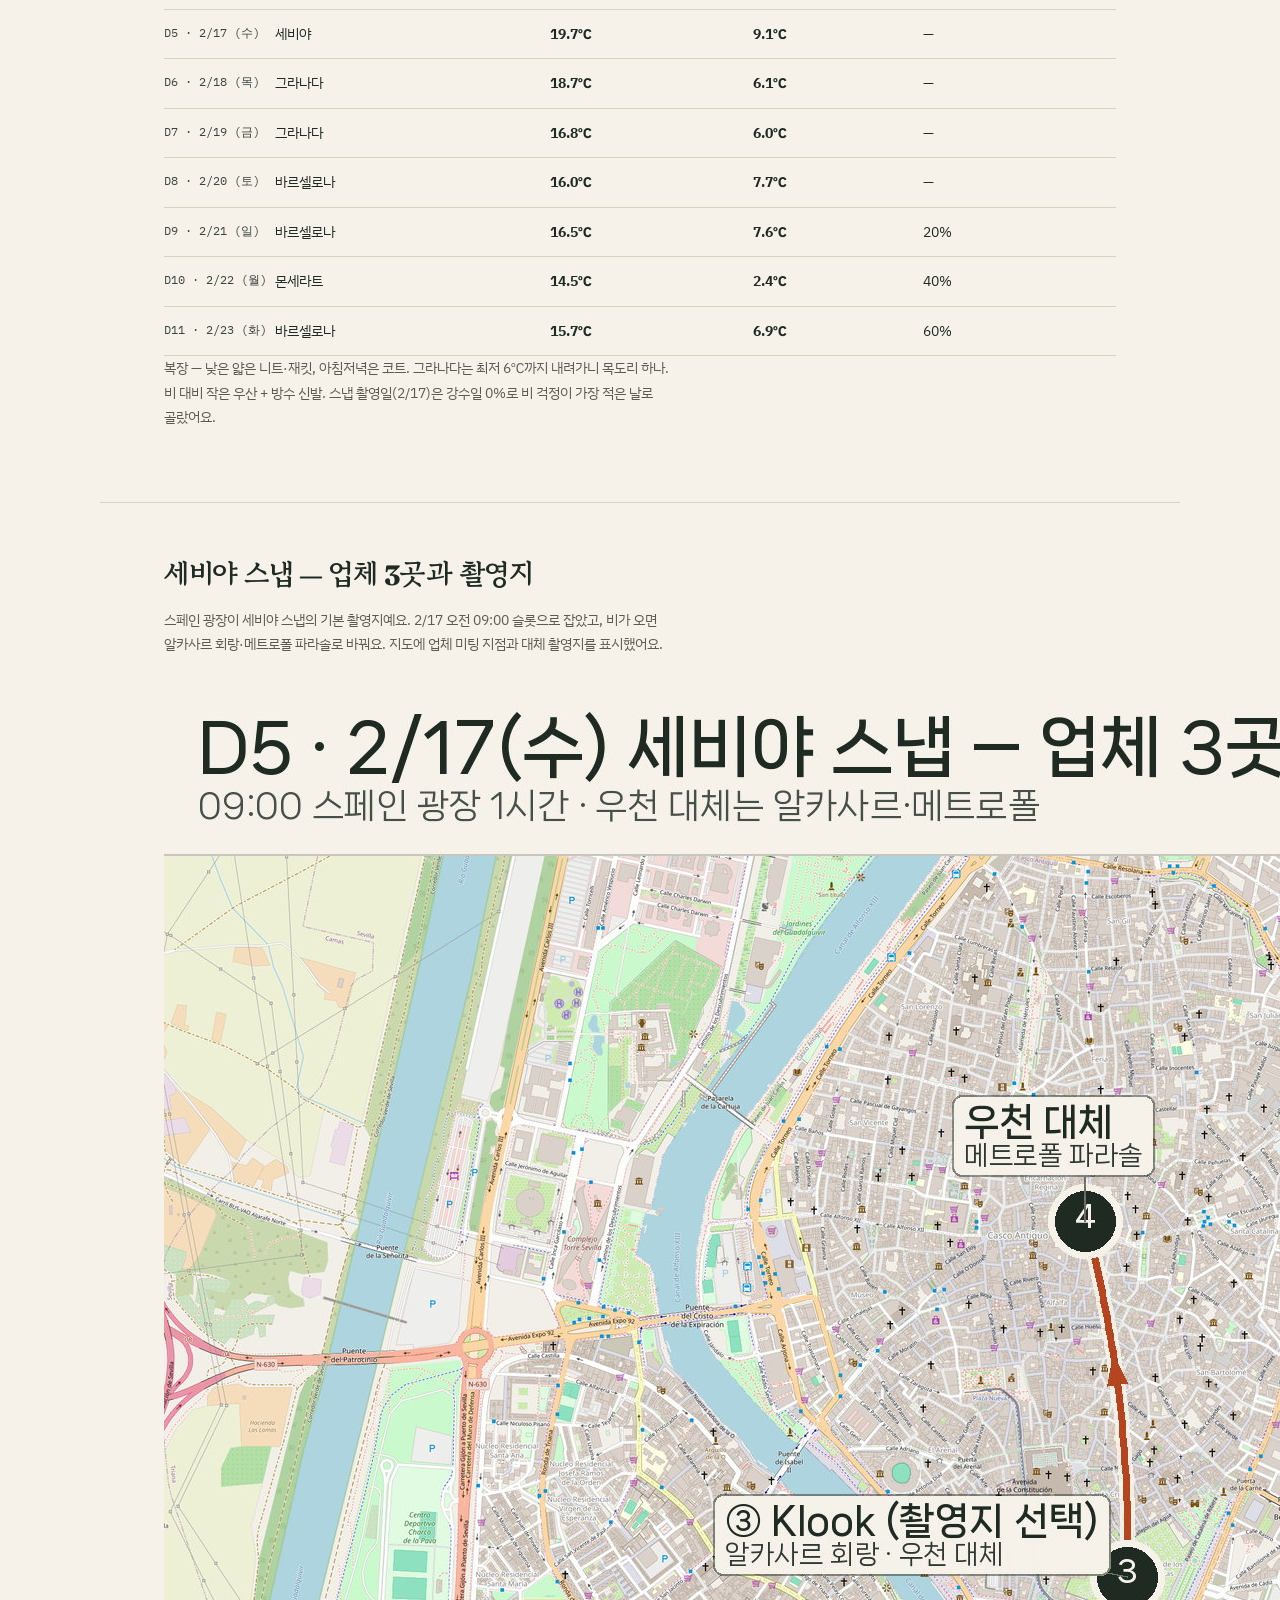
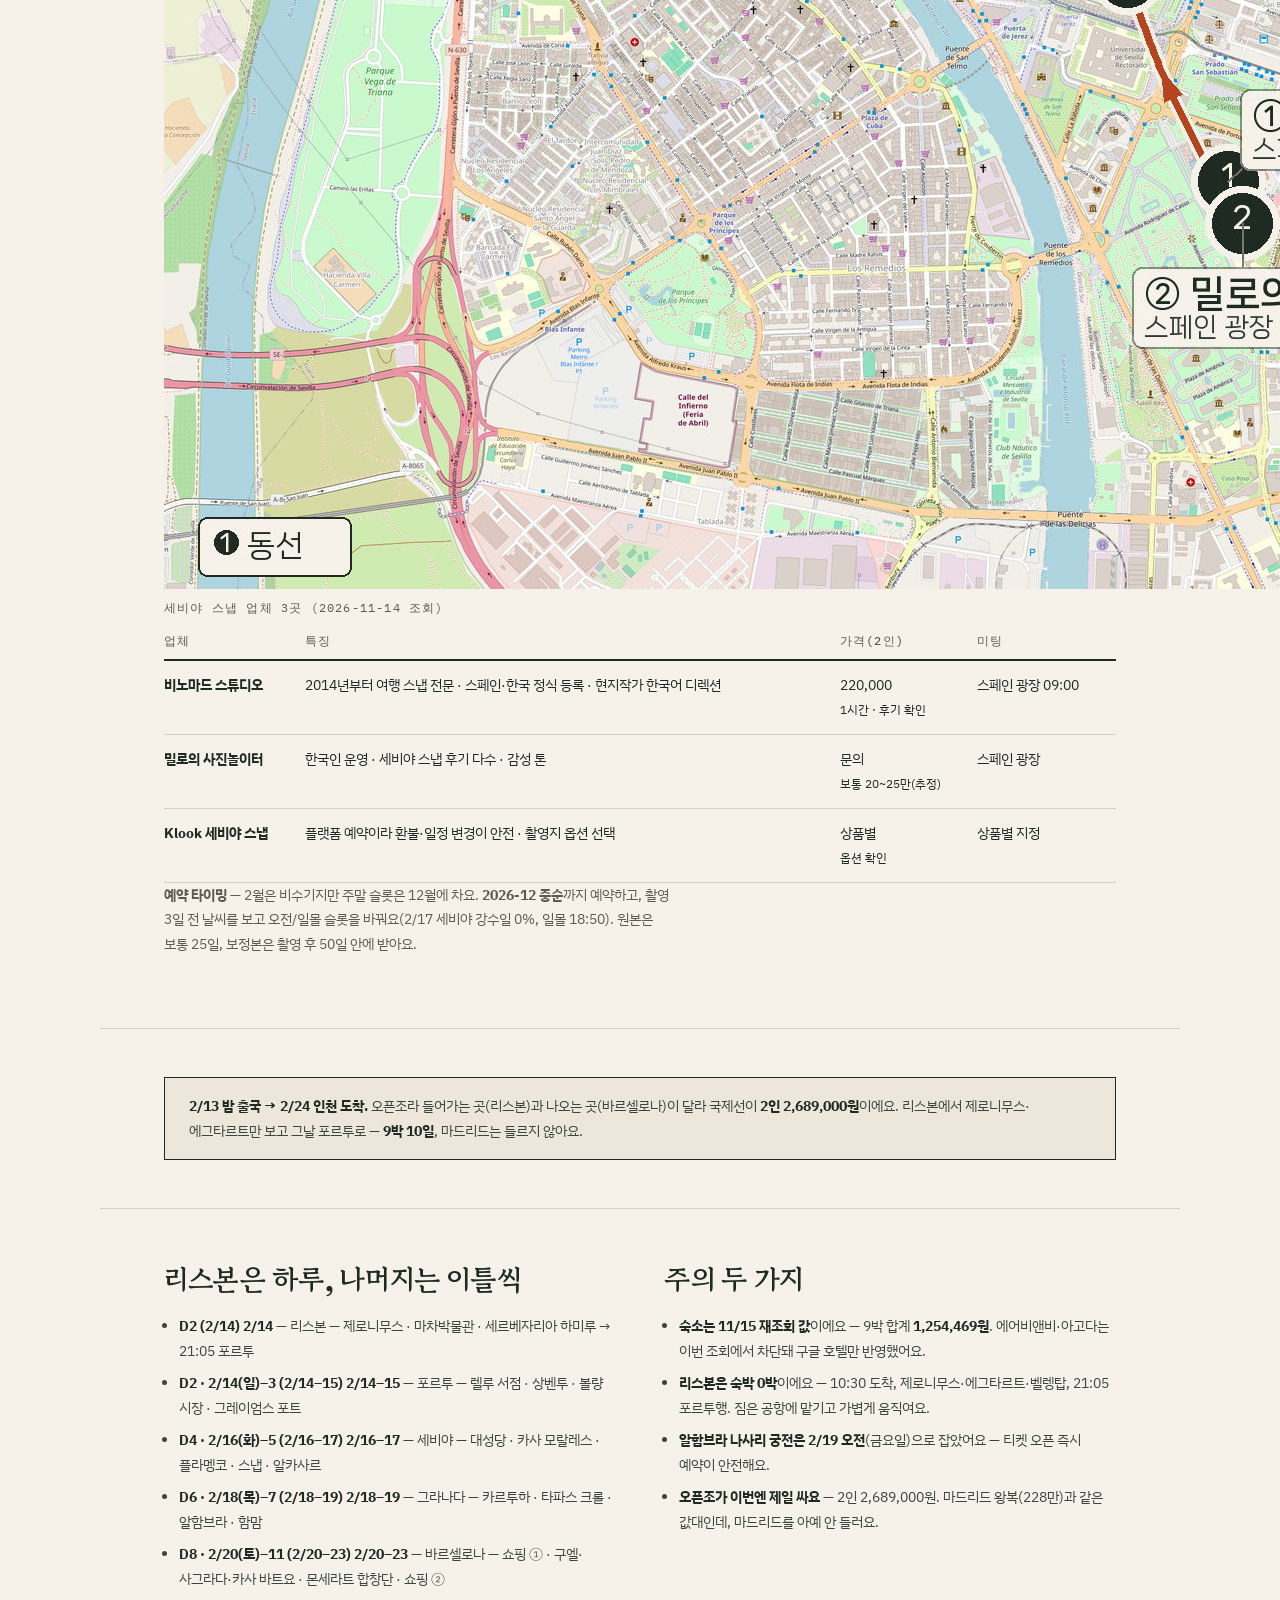
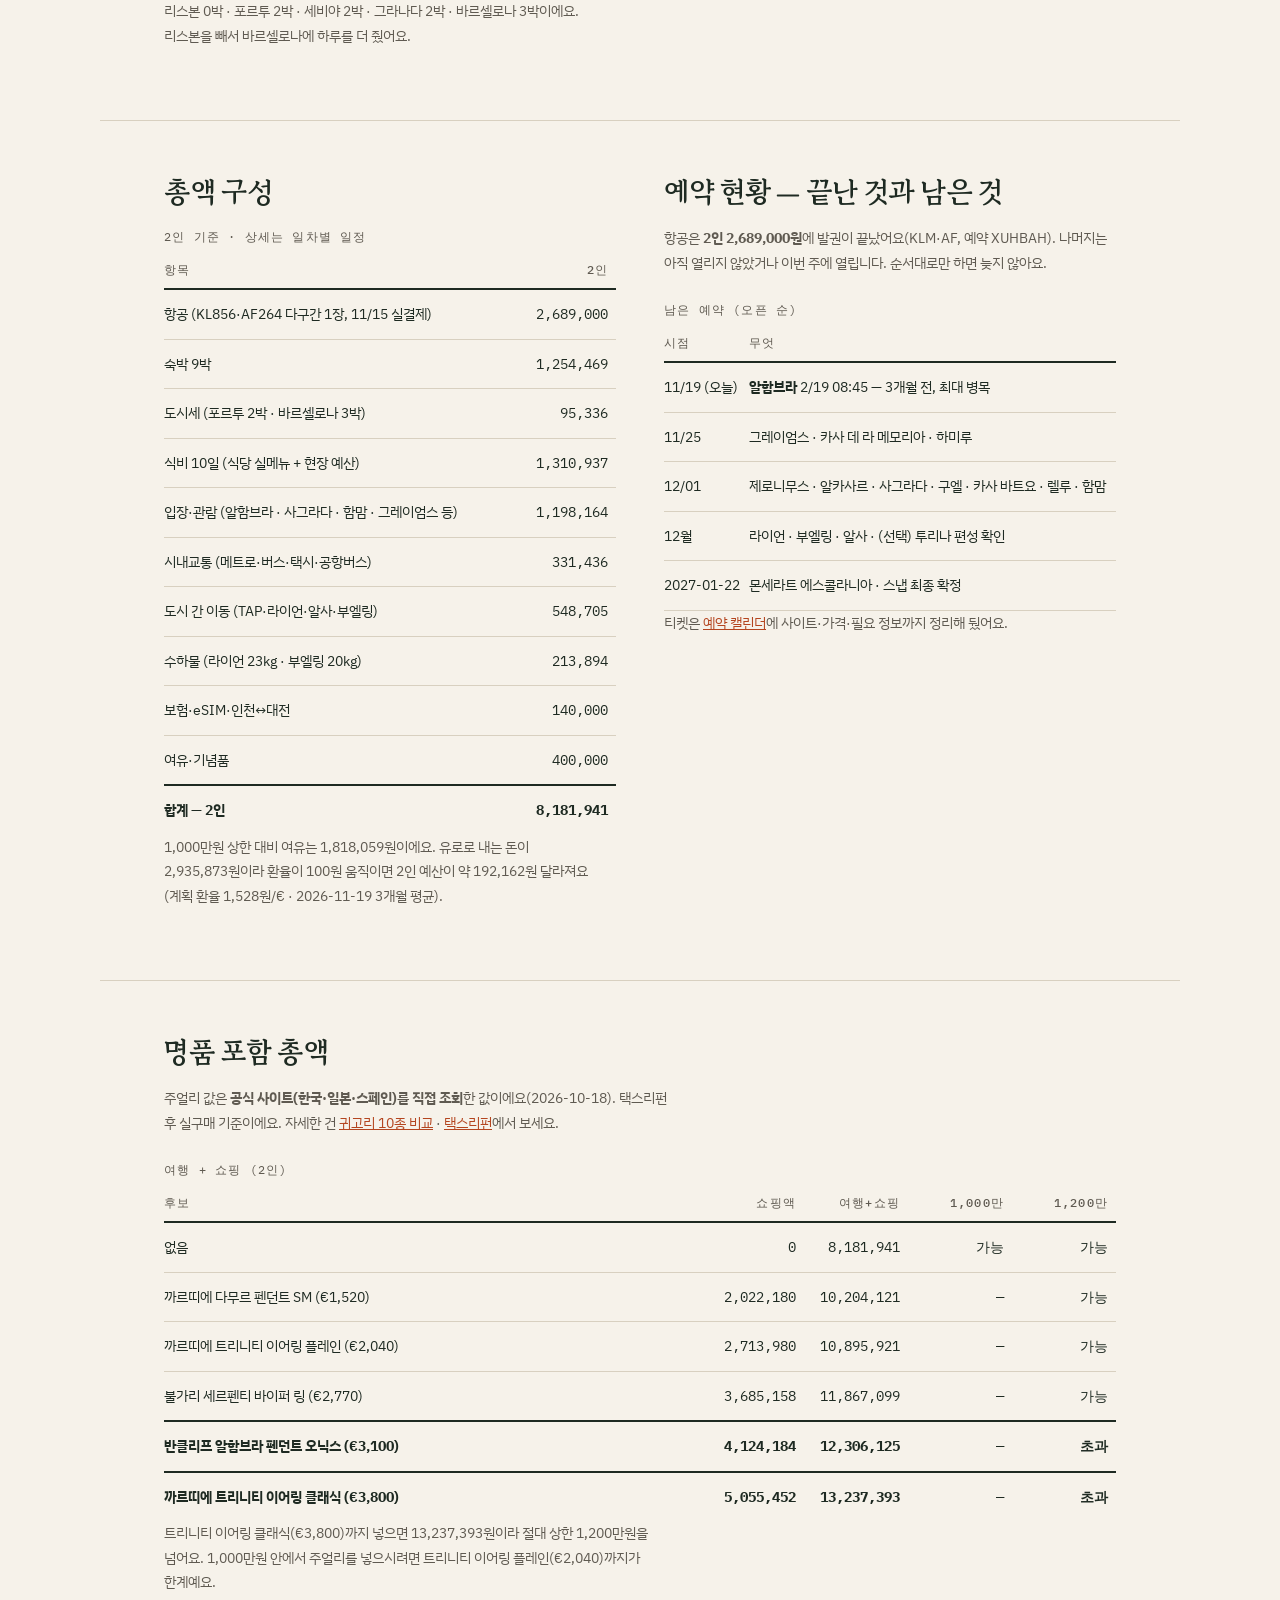
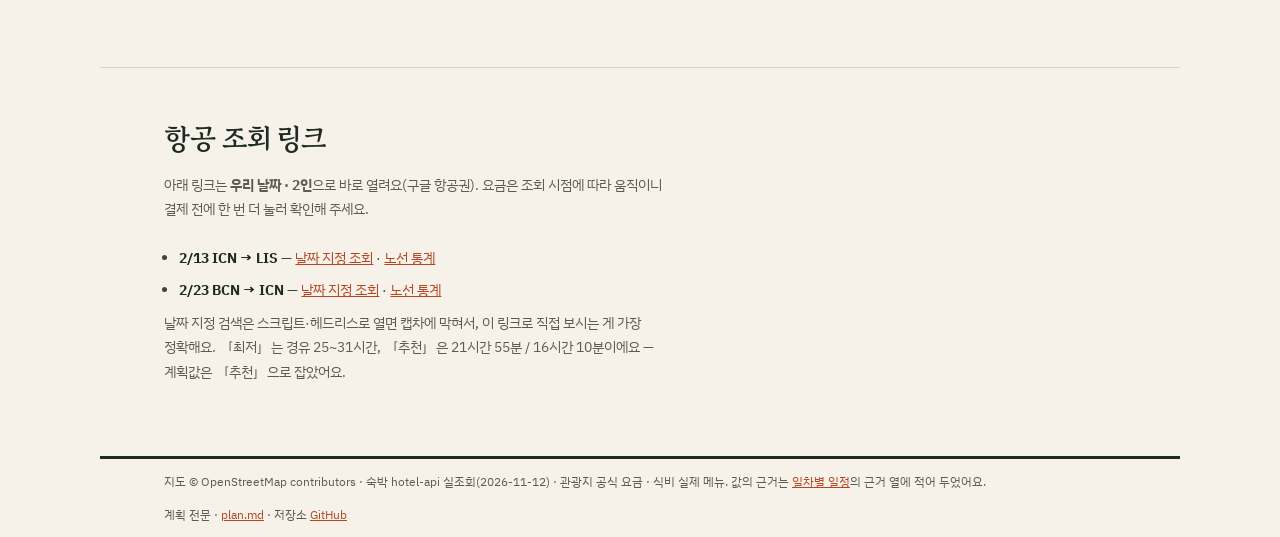
==== commit e9249d87: "식비를 블로그 실주문·영수증으로 재계산 (식비 1,419,490 → 1,310,937) - 9일 18개 식당 후기 금액으로 일차별 식비 재산정, 근거를 '블로그 영수증/후기 메뉴가" ====
--- a/index.html
+++ b/index.html
@@ -205,8 +205,8 @@
     <img src="img/00-전체동선.jpg" alt="전체 동선 지도 — 리스본·포르투·세비야·그라나다·바르셀로나">
   </figure>
   <dl class="figures">
-    <div><dt>총액 · 2인</dt><dd>8,287,423<small>원 (1인 4,143,711)</small></dd></div>
-    <div><dt>현지 지출</dt><dd>5,198,423<small>항공 제외</small></dd></div>
+    <div><dt>총액 · 2인</dt><dd>8,181,941<small>원 (1인 4,090,970)</small></dd></div>
+    <div><dt>현지 지출</dt><dd>5,092,941<small>항공 제외</small></dd></div>
     <div><dt>항공 · 2인</dt><dd>2,689,000<small>가는편 + 오는편</small></dd></div>
     <div><dt>일수</dt><dd>9박 10일<small>5도시 · 이동 6회</small></dd></div>
     <div><dt>환율</dt><dd>1,528<small>원 / € (3개월 평균)</small></dd></div>
@@ -255,52 +255,52 @@
         <td class="t">D1 · 2/13(토)</td>
         <td class="w"><a href="itinerary.html#day-1">인천 → 암스테르담</a>
           <small>KL856 ICN 23:05 → AMS 05:20</small></td>
-        <td class="num">2,819,000</td>
+        <td class="num">2,818,862</td>
       </tr><tr>
         <td class="t">D2 · 2/14(일)</td>
         <td class="w"><a href="itinerary.html#day-2">리스본 → 포르투</a>
           <small>LIS 10:30 · 제로니무스 · 하미루 · 21:05 포르투</small></td>
-        <td class="num">765,962</td>
+        <td class="num">732,350</td>
       </tr><tr>
         <td class="t">D3 · 2/15(월)</td>
         <td class="w"><a href="itinerary.html#day-3">포르투 (서점·리베이라·포트와이너리)</a>
           <small>렐루 서점 · 상벤투 · 볼량 · 그레이엄스 포트</small></td>
-        <td class="num">477,755</td>
+        <td class="num">491,506</td>
       </tr><tr>
         <td class="t">D4 · 2/16(화)</td>
         <td class="w"><a href="itinerary.html#day-4">포르투 → 세비야</a>
           <small>라이언 2h15 → 세비야 · 대성당 · 플라멩코</small></td>
-        <td class="num">565,194</td>
+        <td class="num">559,541</td>
       </tr><tr>
         <td class="t">D5 · 2/17(수)</td>
         <td class="w"><a href="itinerary.html#day-5">세비야 (스냅·알카사르)</a>
           <small>스냅 · 알카사르 · 토레 델 오로</small></td>
-        <td class="num">517,292</td>
+        <td class="num">506,597</td>
       </tr><tr>
         <td class="t">D6 · 2/18(목)</td>
         <td class="w"><a href="itinerary.html#day-6">세비야 → 그라나다</a>
           <small>알사 버스 3h → 그라나다 · 카르투하 · 타파스</small></td>
-        <td class="num">321,623</td>
+        <td class="num">313,984</td>
       </tr><tr>
         <td class="t">D7 · 2/19(금)</td>
         <td class="w"><a href="itinerary.html#day-7">그라나다 (알함브라·함맘)</a>
           <small>알함브라 나사리 궁전 · 함맘</small></td>
-        <td class="num">531,760</td>
+        <td class="num">528,704</td>
       </tr><tr>
         <td class="t">D8 · 2/20(토)</td>
         <td class="w"><a href="itinerary.html#day-8">그라나다 → 바르셀로나 (쇼핑 ①)</a>
           <small>부엘링 1h25 → 바르셀로나 · 쇼핑 ①</small></td>
-        <td class="num">708,366</td>
+        <td class="num">693,087</td>
       </tr><tr>
         <td class="t">D9 · 2/21(일)</td>
         <td class="w"><a href="itinerary.html#day-9">바르셀로나 (가우디)</a>
           <small>구엘 · 사그라다 내부 · 카사 바트요</small></td>
-        <td class="num">612,487</td>
+        <td class="num">573,909</td>
       </tr><tr>
         <td class="t">D10 · 2/22(월)</td>
         <td class="w"><a href="itinerary.html#day-10">바르셀로나 (몬세라트·소년합창단)</a>
           <small>몬세라트 · 에스콜라니아 13:00 · 쇼핑 ②</small></td>
-        <td class="num">446,872</td>
+        <td class="num">442,289</td>
       </tr><tr>
         <td class="t">D11 · 2/23(화)</td>
         <td class="w"><a href="itinerary.html#day-11">바르셀로나 → 인천</a>
@@ -391,10 +391,10 @@
       <table class="ledger">
         <caption>2인 기준 · 상세는 일차별 일정</caption>
         <thead><tr><th scope="col">항목</th><th class="num" scope="col">2인</th></tr></thead>
-        <tbody><tr><td>항공 (KL856·AF264 다구간 1장, 11/15 실결제)</td><td class="num">2,689,000</td></tr><tr><td>숙박 9박</td><td class="num">1,254,469</td></tr><tr><td>도시세 (포르투 2박 · 바르셀로나 3박)</td><td class="num">95,336</td></tr><tr><td>식비 10일 (식당 실메뉴 + 현장 예산)</td><td class="num">1,416,419</td></tr><tr><td>입장·관람 (알함브라 · 사그라다 · 함맘 · 그레이엄스 등)</td><td class="num">1,198,164</td></tr><tr><td>시내교통 (메트로·버스·택시·공항버스)</td><td class="num">331,436</td></tr><tr><td>도시 간 이동 (TAP·라이언·알사·부엘링)</td><td class="num">548,705</td></tr><tr><td>수하물 (라이언 23kg · 부엘링 20kg)</td><td class="num">213,894</td></tr><tr><td>보험·eSIM·인천↔대전</td><td class="num">140,000</td></tr><tr><td>여유·기념품</td><td class="num">400,000</td></tr><tr class="sum"><td>합계 — 2인</td><td class="num">8,287,423</td></tr></tbody>
+        <tbody><tr><td>항공 (KL856·AF264 다구간 1장, 11/15 실결제)</td><td class="num">2,689,000</td></tr><tr><td>숙박 9박</td><td class="num">1,254,469</td></tr><tr><td>도시세 (포르투 2박 · 바르셀로나 3박)</td><td class="num">95,336</td></tr><tr><td>식비 10일 (식당 실메뉴 + 현장 예산)</td><td class="num">1,310,937</td></tr><tr><td>입장·관람 (알함브라 · 사그라다 · 함맘 · 그레이엄스 등)</td><td class="num">1,198,164</td></tr><tr><td>시내교통 (메트로·버스·택시·공항버스)</td><td class="num">331,436</td></tr><tr><td>도시 간 이동 (TAP·라이언·알사·부엘링)</td><td class="num">548,705</td></tr><tr><td>수하물 (라이언 23kg · 부엘링 20kg)</td><td class="num">213,894</td></tr><tr><td>보험·eSIM·인천↔대전</td><td class="num">140,000</td></tr><tr><td>여유·기념품</td><td class="num">400,000</td></tr><tr class="sum"><td>합계 — 2인</td><td class="num">8,181,941</td></tr></tbody>
       </table>
-      <p class="sub">1,000만원 상한 대비 여유는 1,712,577원이에요. 유로로 내는 돈이 3,041,355원이라
-        환율이 100원 움직이면 2인 예산이 약 199,066원 달라져요(계획 환율 1,528원/€ · 2026-11-19 3개월 평균).</p>
+      <p class="sub">1,000만원 상한 대비 여유는 1,818,059원이에요. 유로로 내는 돈이 2,935,873원이라
+        환율이 100원 움직이면 2인 예산이 약 192,162원 달라져요(계획 환율 1,528원/€ · 2026-11-19 3개월 평균).</p>
     </div>
     <div>
       <h2>예약 현황 — 끝난 것과 남은 것</h2>
@@ -424,9 +424,9 @@
     <caption>여행 + 쇼핑 (2인)</caption>
     <thead><tr><th scope="col">후보</th><th class="num" scope="col">쇼핑액</th>
       <th class="num" scope="col">여행+쇼핑</th><th class="num" scope="col">1,000만</th><th class="num" scope="col">1,200만</th></tr></thead>
-    <tbody><tr><td data-label="후보">없음</td><td class="num" data-label="쇼핑액">0</td><td class="num" data-label="여행+쇼핑">8,287,423</td><td class="num" data-label="1,000만 이내">가능</td><td class="num" data-label="1,200만 이내">가능</td></tr><tr><td data-label="후보">까르띠에 다무르 펜던트 SM  (€1,520)</td><td class="num" data-label="쇼핑액">2,022,180</td><td class="num" data-label="여행+쇼핑">10,309,603</td><td class="num" data-label="1,000만 이내">—</td><td class="num" data-label="1,200만 이내">가능</td></tr><tr><td data-label="후보">까르띠에 트리니티 이어링 플레인  (€2,040)</td><td class="num" data-label="쇼핑액">2,713,980</td><td class="num" data-label="여행+쇼핑">11,001,403</td><td class="num" data-label="1,000만 이내">—</td><td class="num" data-label="1,200만 이내">가능</td></tr><tr><td data-label="후보">불가리 세르펜티 바이퍼 링  (€2,770)</td><td class="num" data-label="쇼핑액">3,685,158</td><td class="num" data-label="여행+쇼핑">11,972,581</td><td class="num" data-label="1,000만 이내">—</td><td class="num" data-label="1,200만 이내">가능</td></tr><tr class=sum><td data-label="후보">반클리프 알함브라 펜던트 오닉스  (€3,100)</td><td class="num" data-label="쇼핑액">4,124,184</td><td class="num" data-label="여행+쇼핑">12,411,607</td><td class="num" data-label="1,000만 이내">—</td><td class="num" data-label="1,200만 이내">초과</td></tr><tr class=sum><td data-label="후보">까르띠에 트리니티 이어링 클래식  (€3,800)</td><td class="num" data-label="쇼핑액">5,055,452</td><td class="num" data-label="여행+쇼핑">13,342,875</td><td class="num" data-label="1,000만 이내">—</td><td class="num" data-label="1,200만 이내">초과</td></tr></tbody>
+    <tbody><tr><td data-label="후보">없음</td><td class="num" data-label="쇼핑액">0</td><td class="num" data-label="여행+쇼핑">8,181,941</td><td class="num" data-label="1,000만 이내">가능</td><td class="num" data-label="1,200만 이내">가능</td></tr><tr><td data-label="후보">까르띠에 다무르 펜던트 SM  (€1,520)</td><td class="num" data-label="쇼핑액">2,022,180</td><td class="num" data-label="여행+쇼핑">10,204,121</td><td class="num" data-label="1,000만 이내">—</td><td class="num" data-label="1,200만 이내">가능</td></tr><tr><td data-label="후보">까르띠에 트리니티 이어링 플레인  (€2,040)</td><td class="num" data-label="쇼핑액">2,713,980</td><td class="num" data-label="여행+쇼핑">10,895,921</td><td class="num" data-label="1,000만 이내">—</td><td class="num" data-label="1,200만 이내">가능</td></tr><tr><td data-label="후보">불가리 세르펜티 바이퍼 링  (€2,770)</td><td class="num" data-label="쇼핑액">3,685,158</td><td class="num" data-label="여행+쇼핑">11,867,099</td><td class="num" data-label="1,000만 이내">—</td><td class="num" data-label="1,200만 이내">가능</td></tr><tr class=sum><td data-label="후보">반클리프 알함브라 펜던트 오닉스  (€3,100)</td><td class="num" data-label="쇼핑액">4,124,184</td><td class="num" data-label="여행+쇼핑">12,306,125</td><td class="num" data-label="1,000만 이내">—</td><td class="num" data-label="1,200만 이내">초과</td></tr><tr class=sum><td data-label="후보">까르띠에 트리니티 이어링 클래식  (€3,800)</td><td class="num" data-label="쇼핑액">5,055,452</td><td class="num" data-label="여행+쇼핑">13,237,393</td><td class="num" data-label="1,000만 이내">—</td><td class="num" data-label="1,200만 이내">초과</td></tr></tbody>
   </table>
-  <p class="sub">트리니티 이어링 클래식(€3,800)까지 넣으면 13,342,875원이라 절대 상한 1,200만원을 넘어요.
+  <p class="sub">트리니티 이어링 클래식(€3,800)까지 넣으면 13,237,393원이라 절대 상한 1,200만원을 넘어요.
     1,000만원 안에서 주얼리를 넣으시려면 트리니티 이어링 플레인(€2,040)까지가 한계예요.</p>
 </section>
 <section class="block wrap">
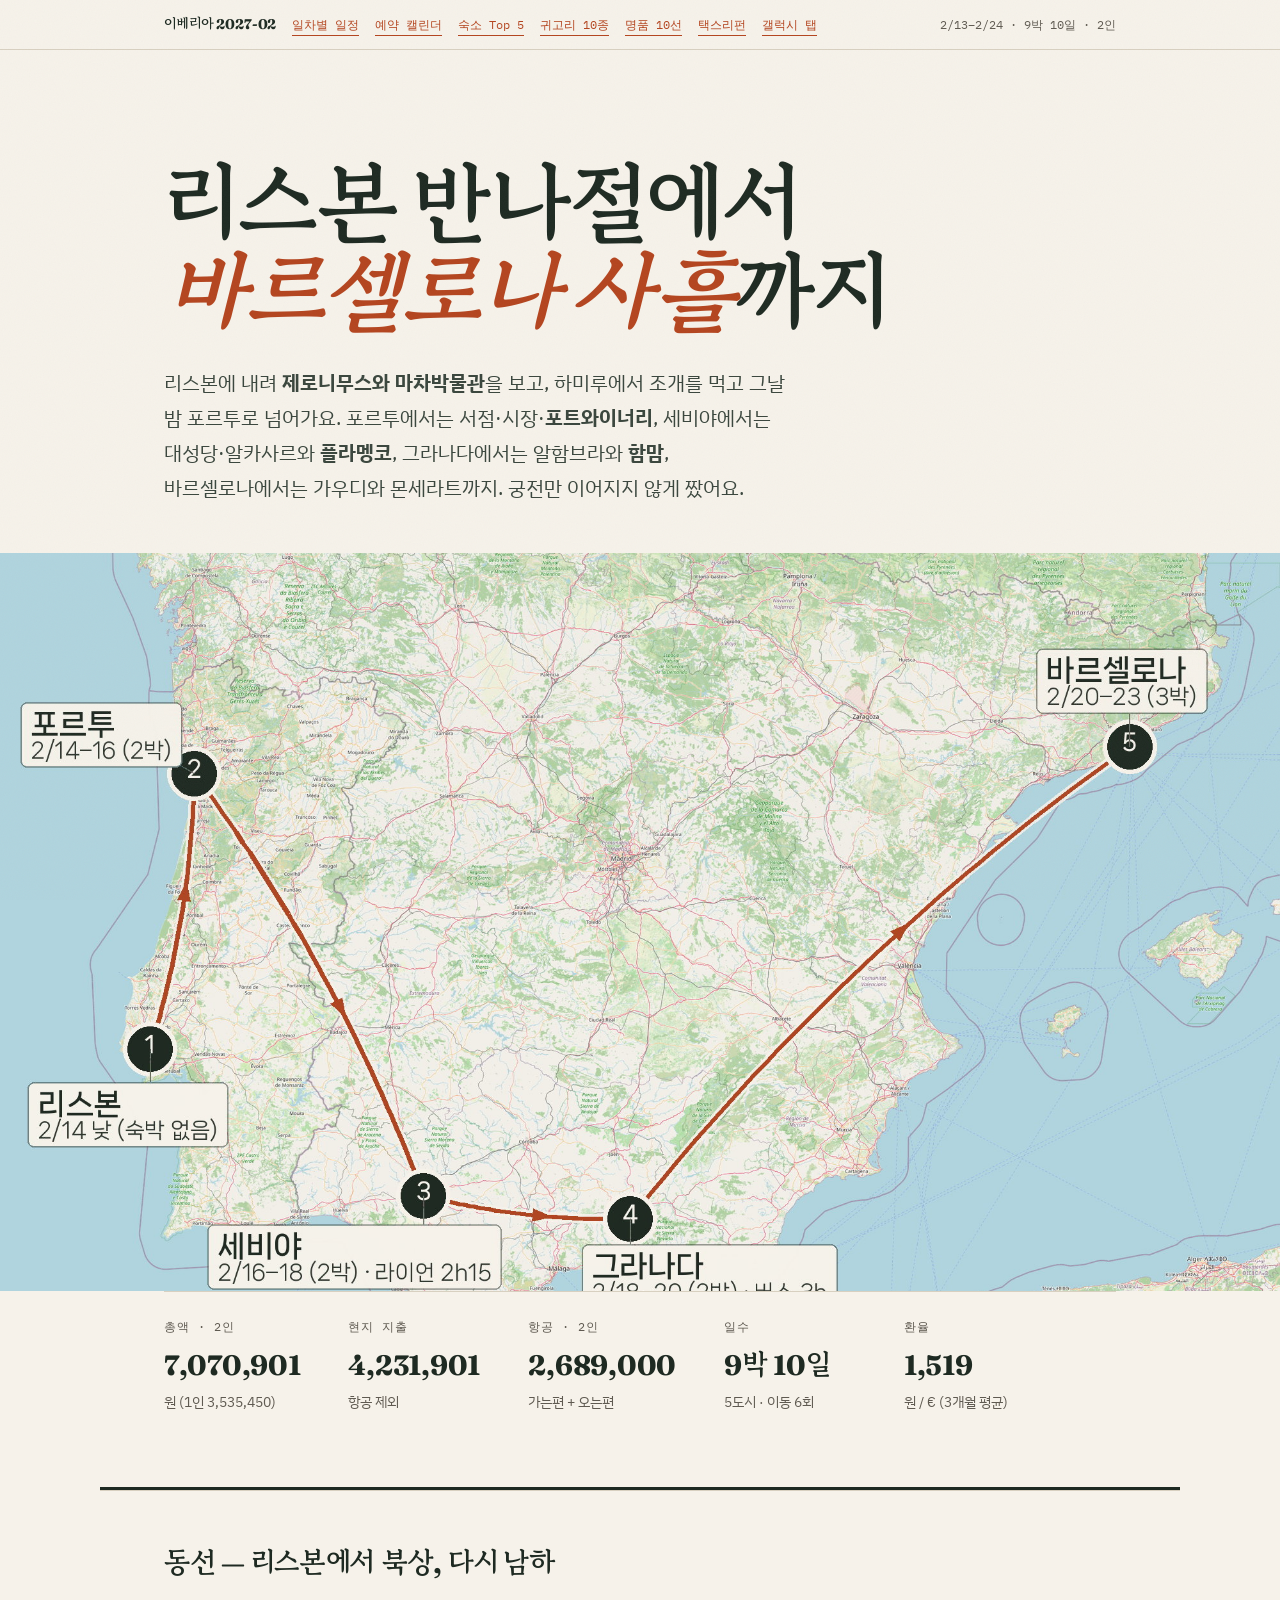
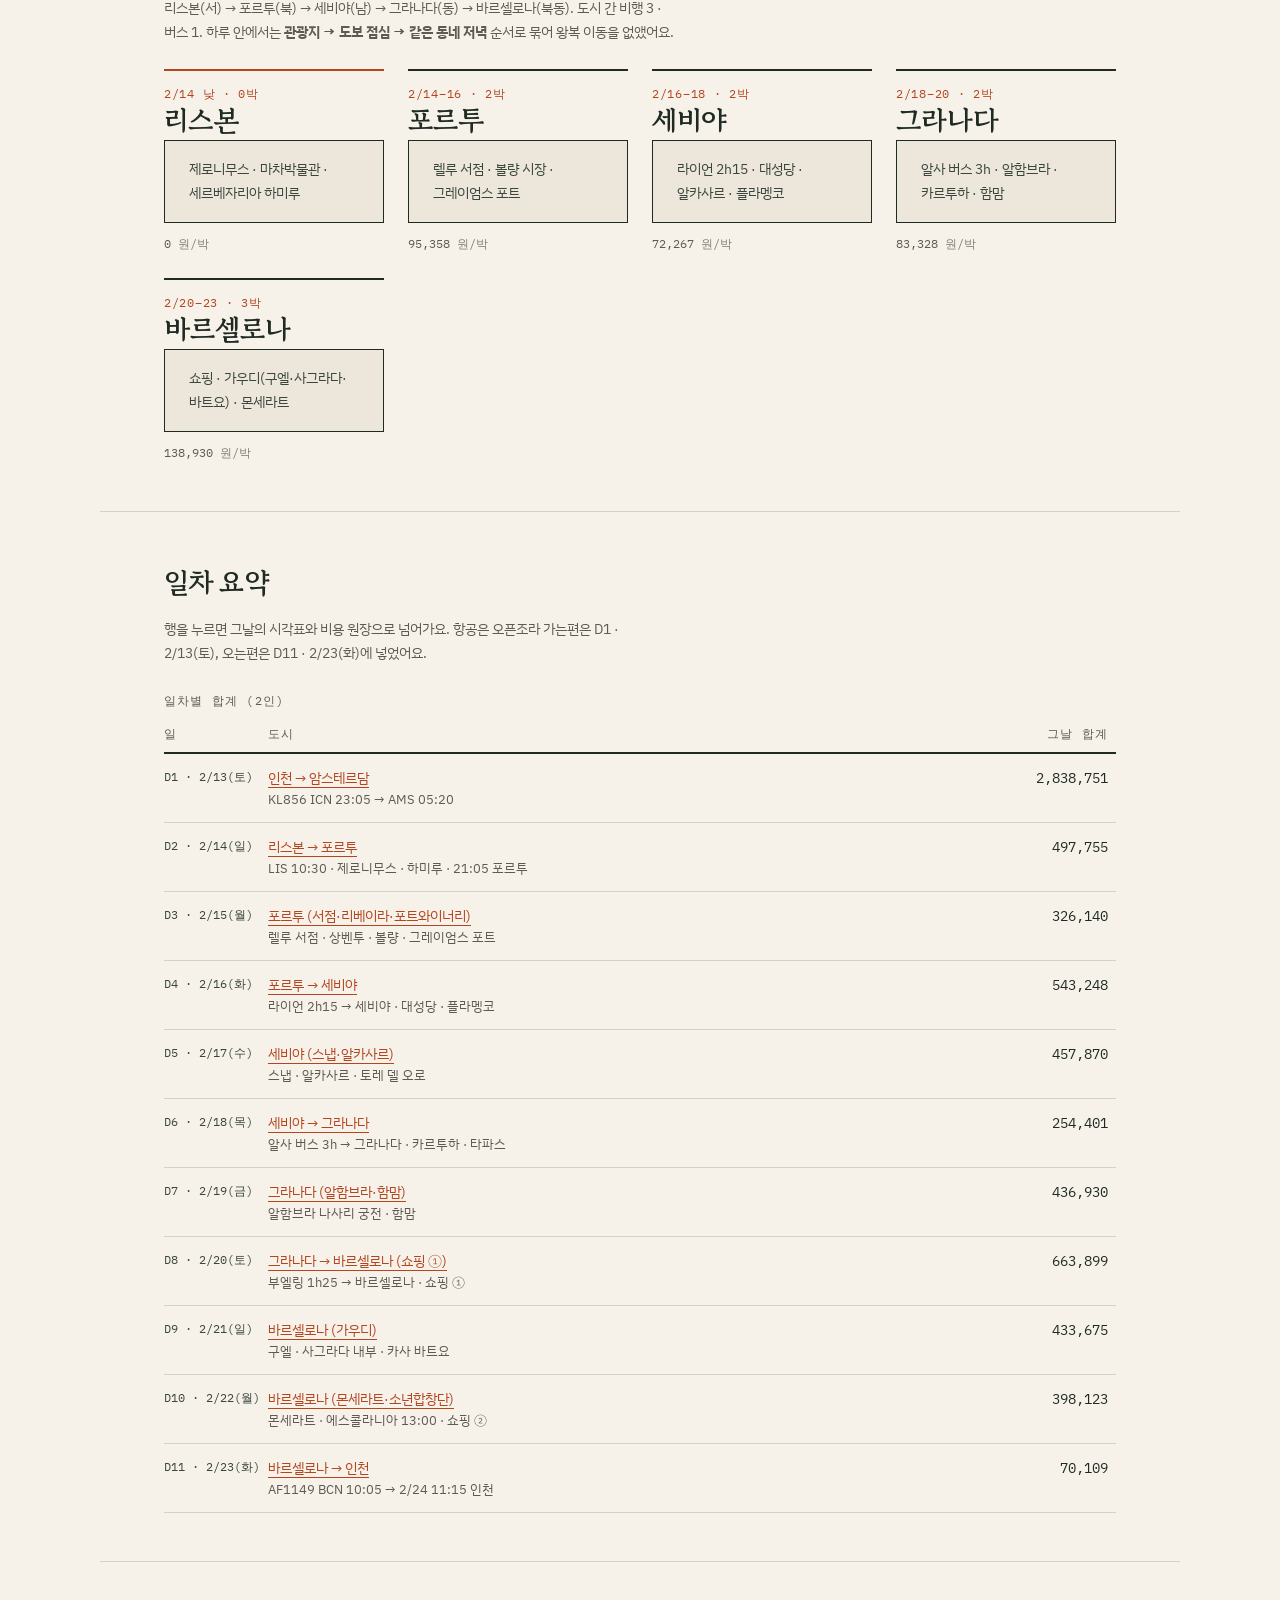
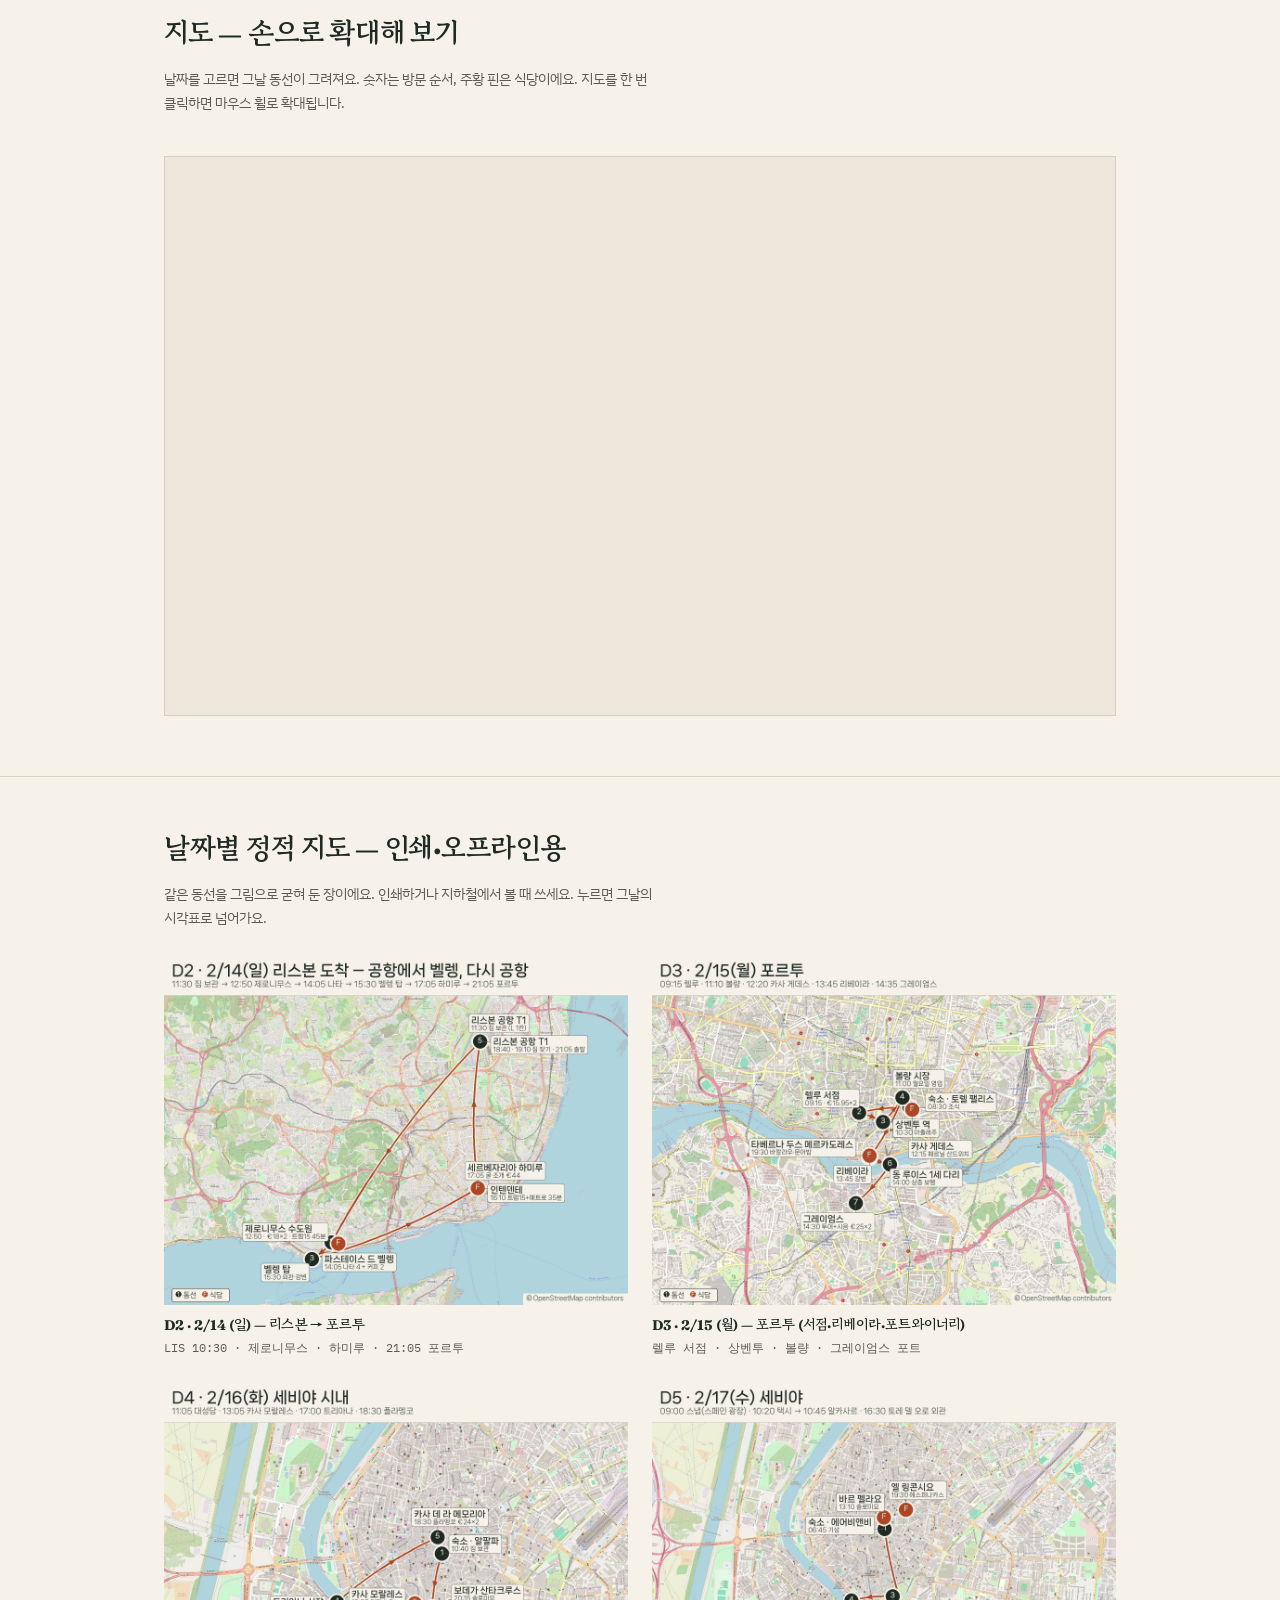
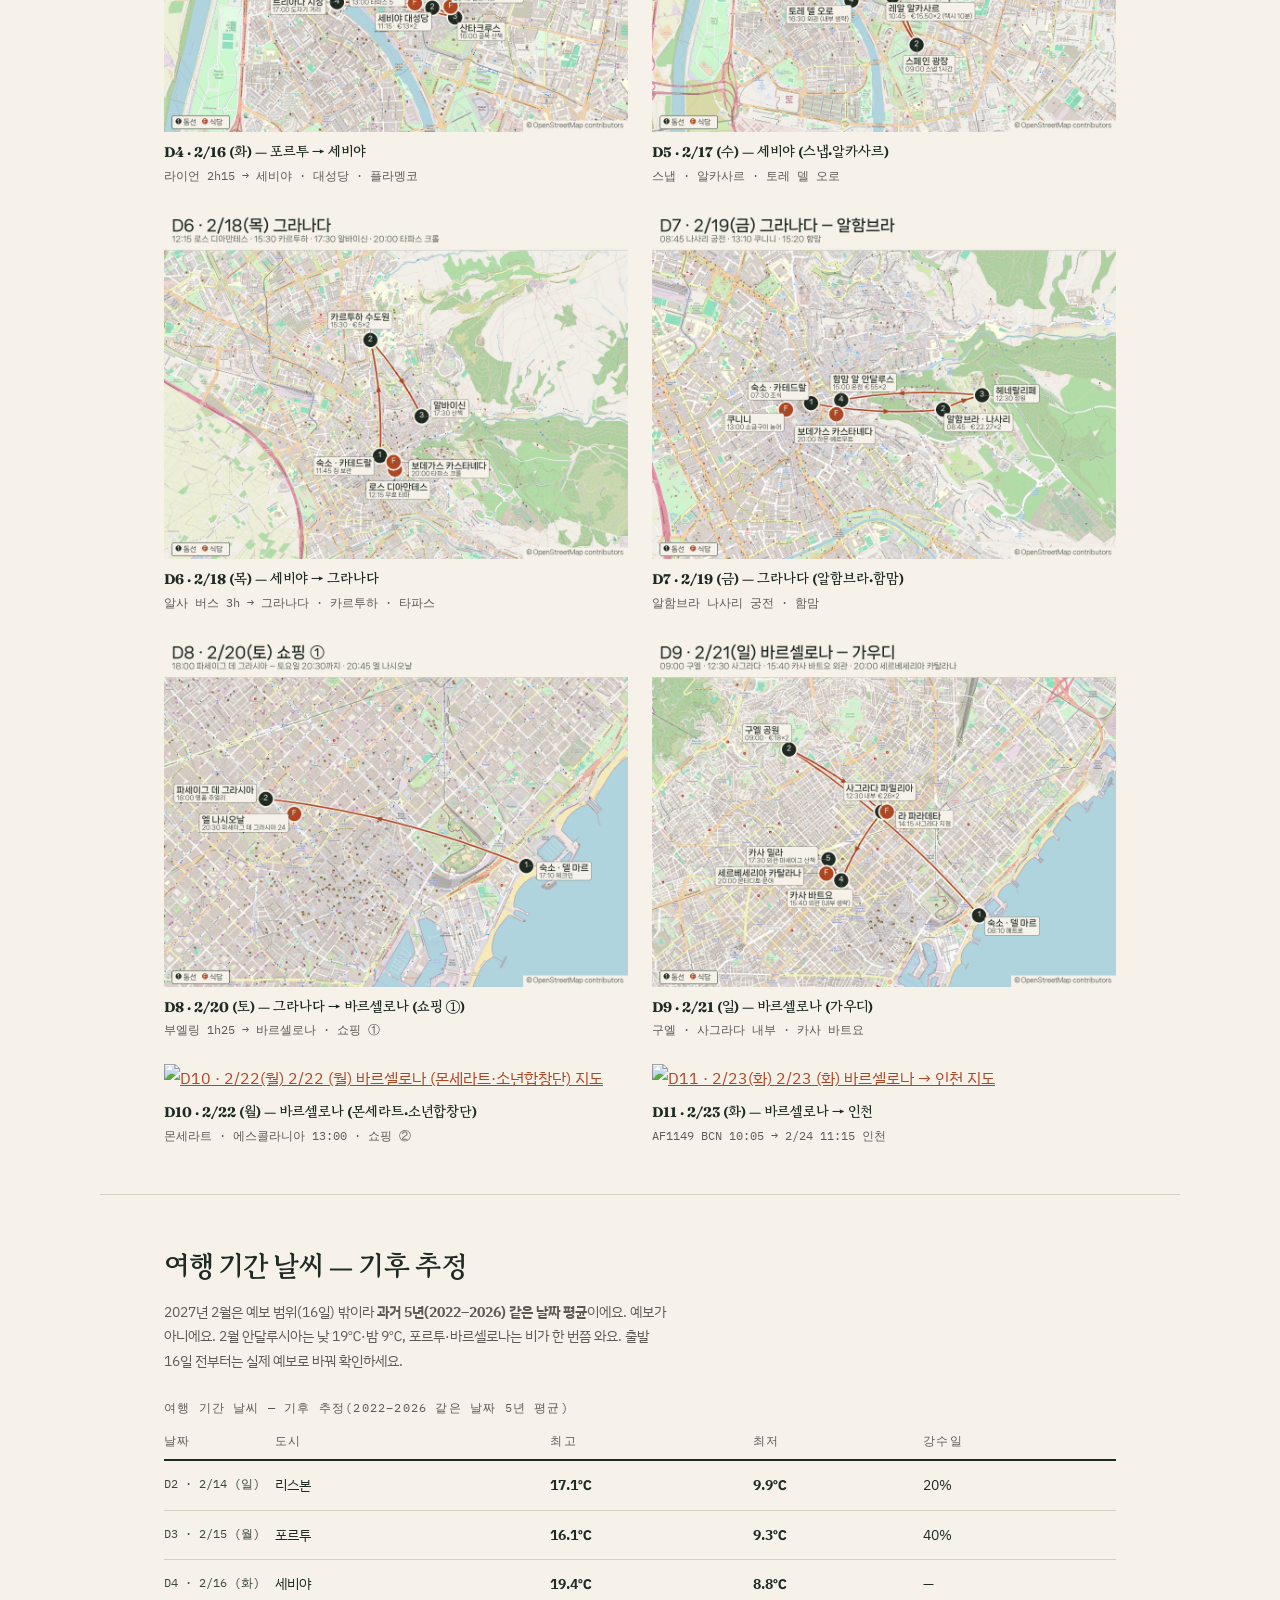
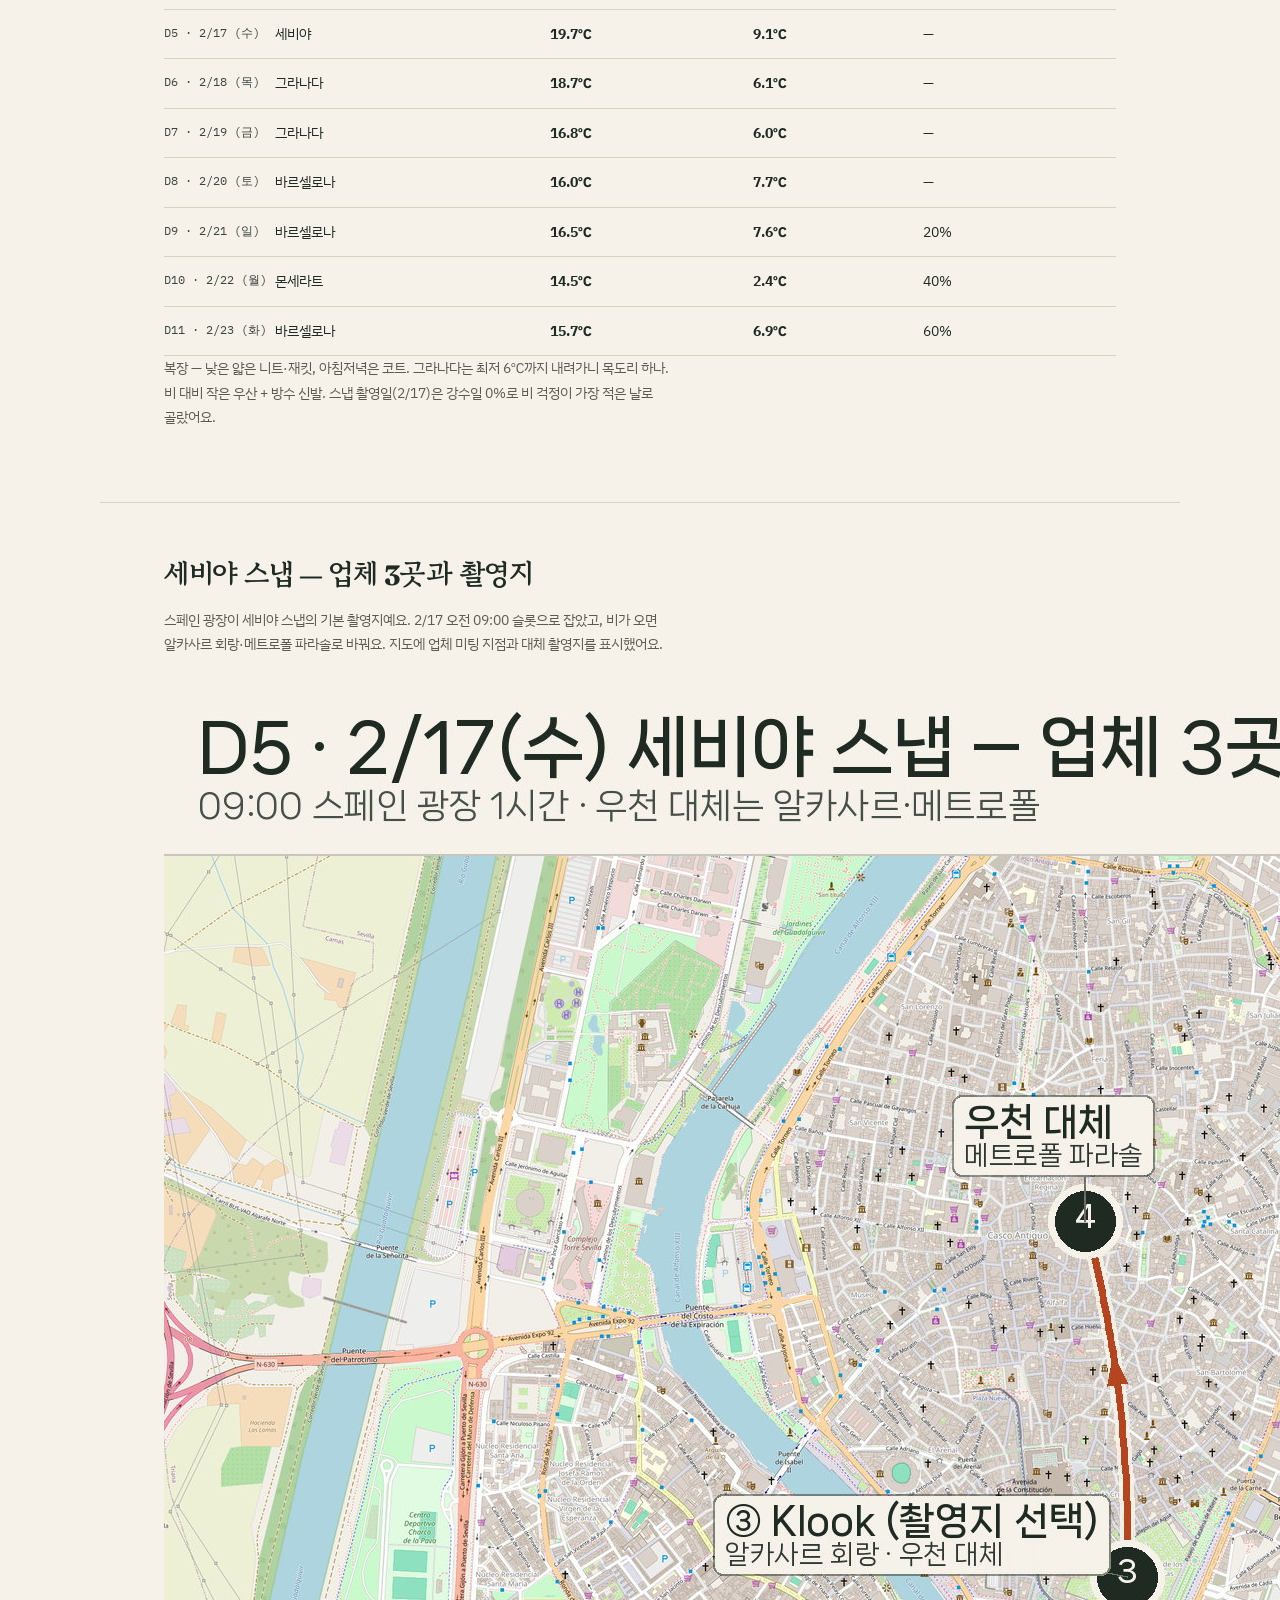
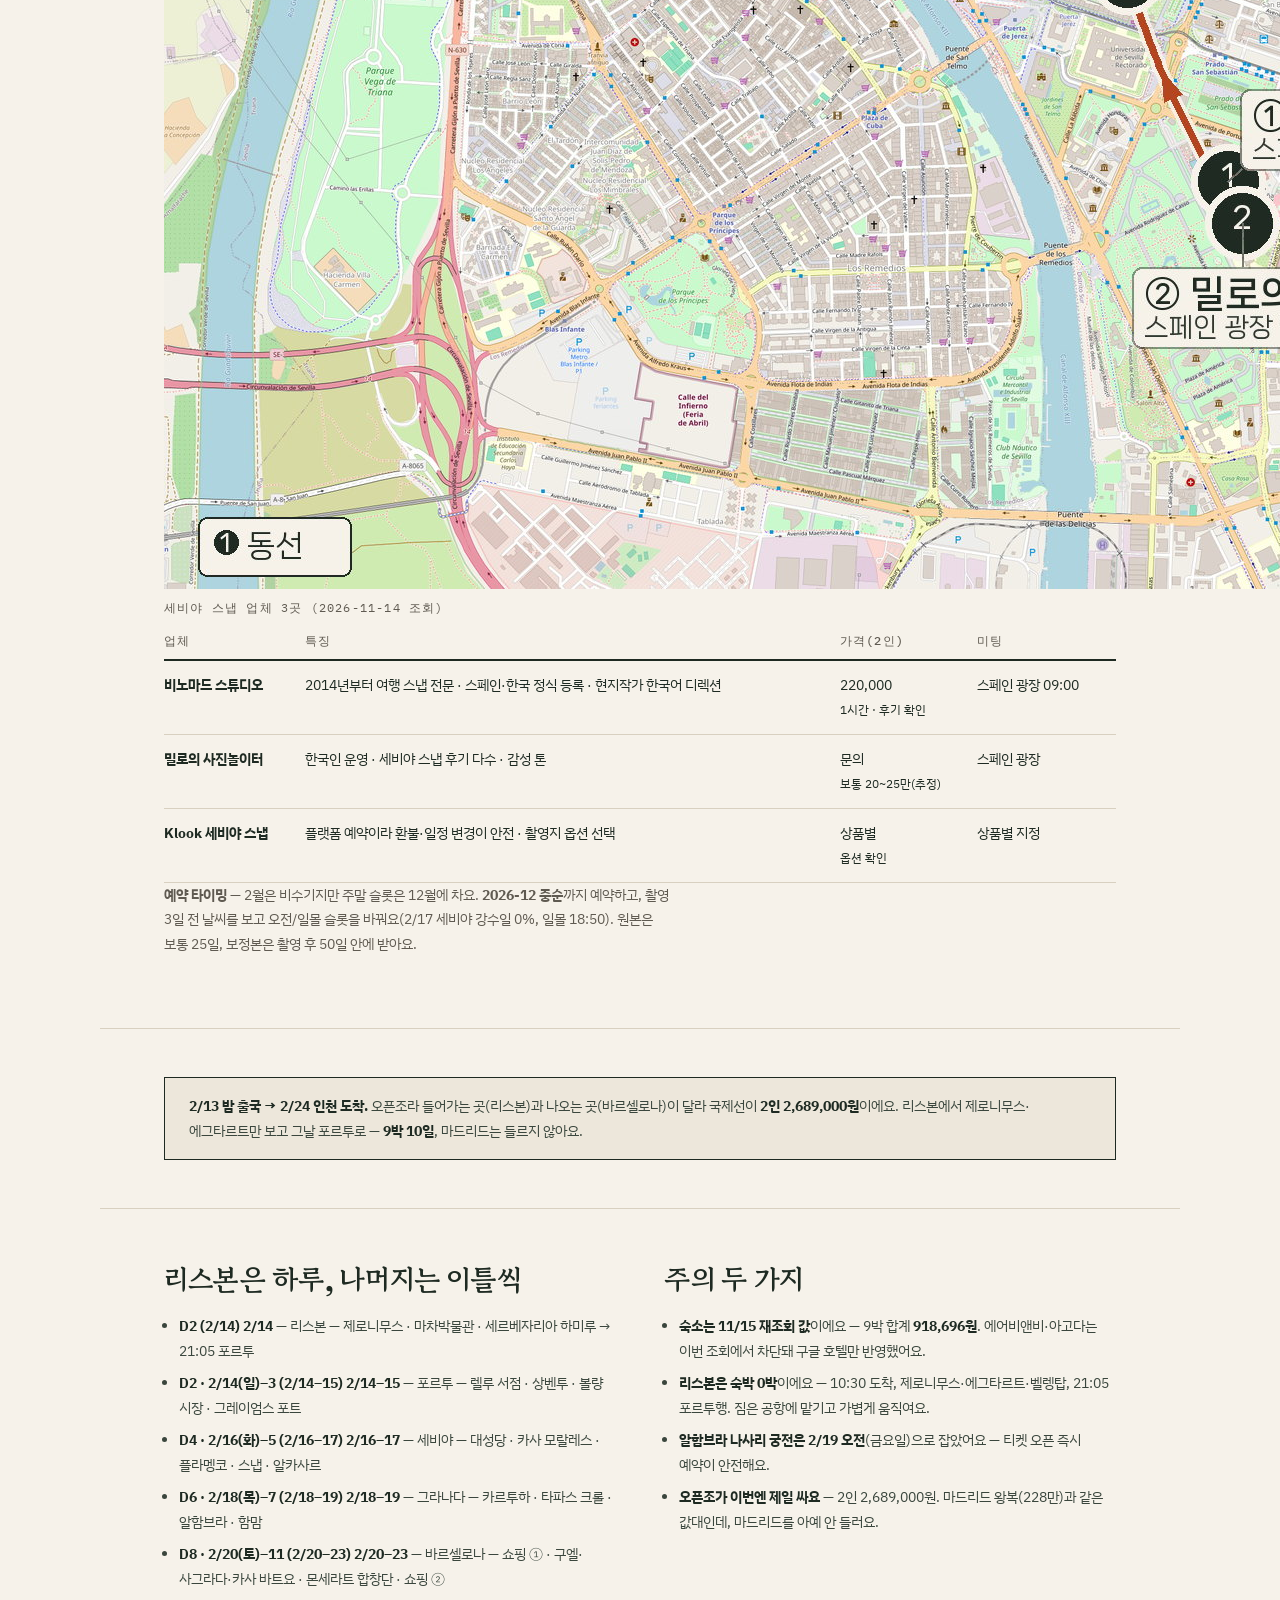
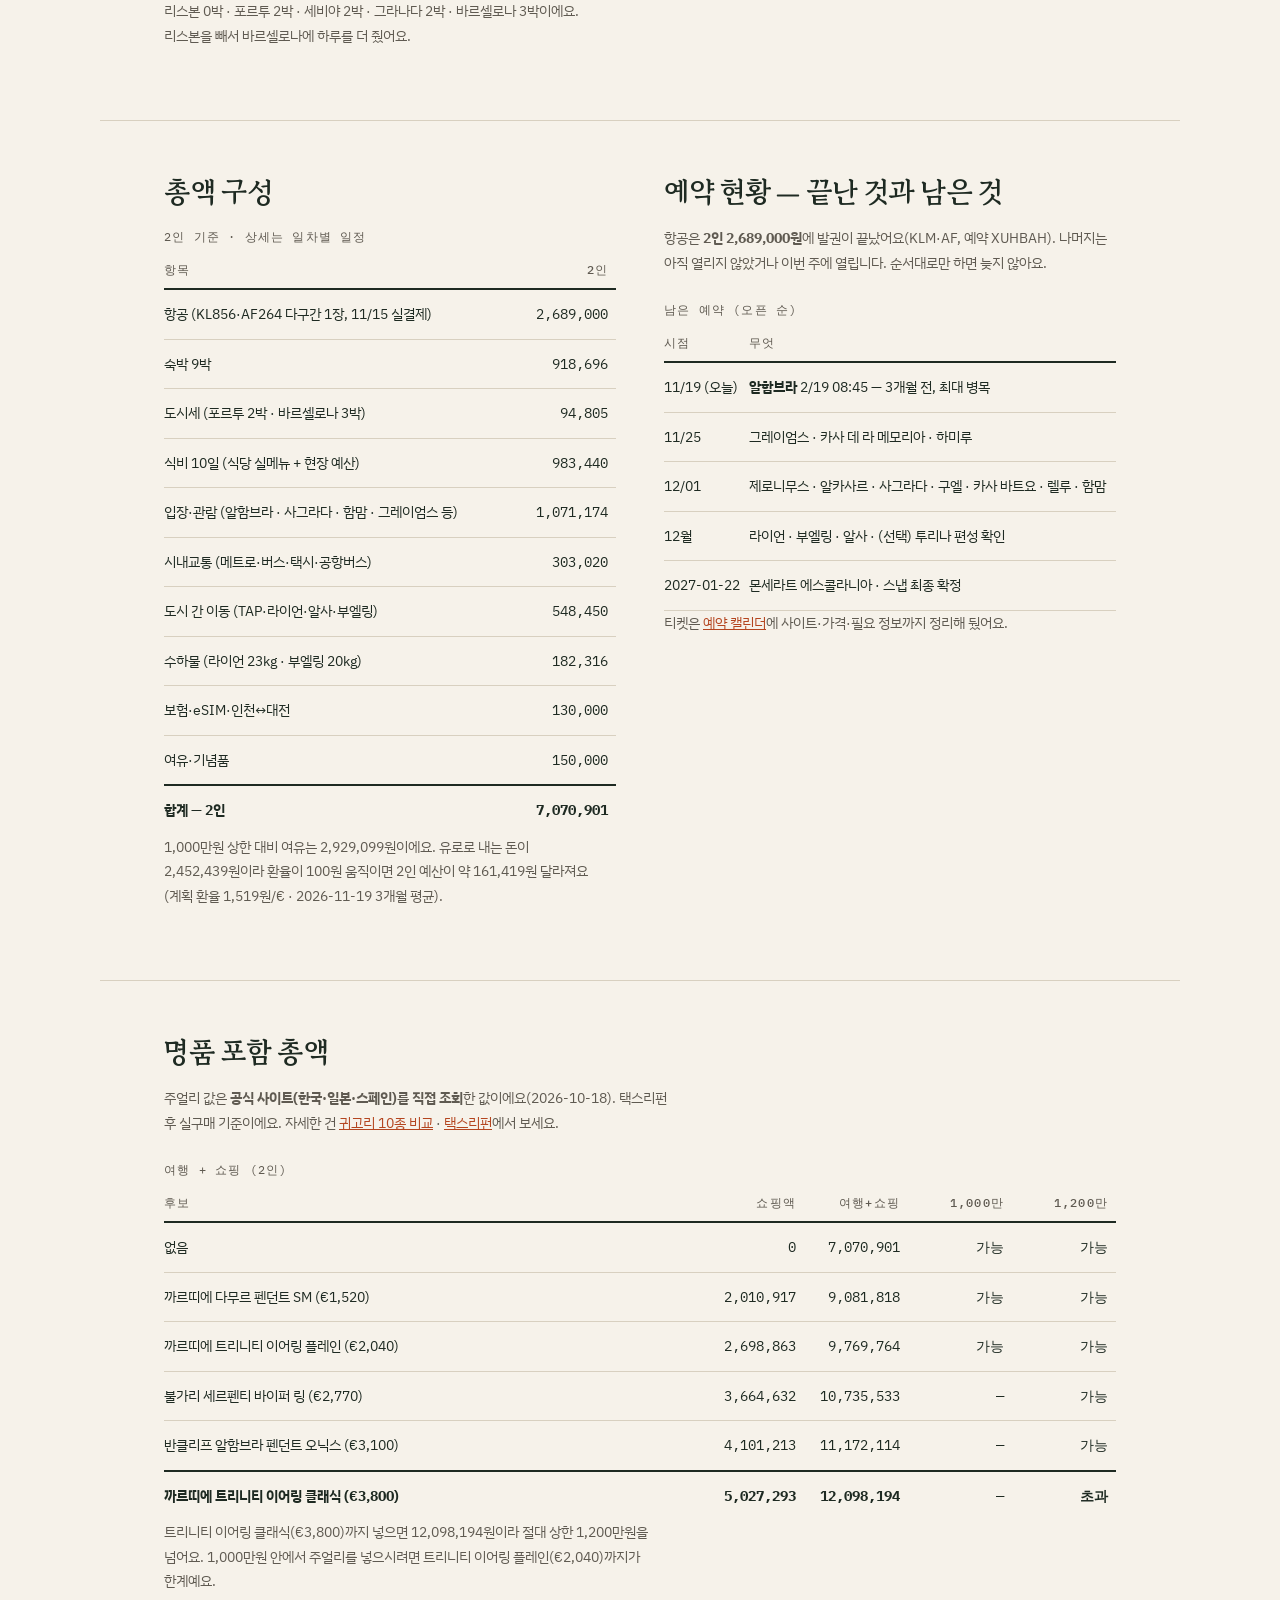
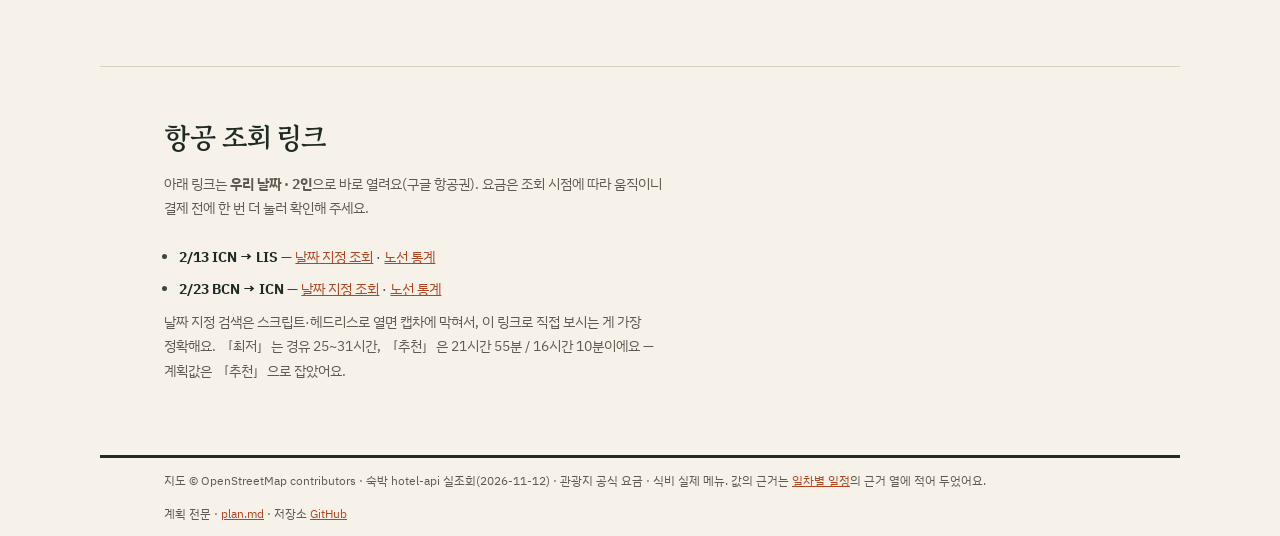
==== commit a20da3ac: "주간 갱신: 항공·숙박 실시간 요금 반영 (2026-11-28)" ====
--- a/index.html
+++ b/index.html
@@ -205,11 +205,11 @@
     <img src="img/00-전체동선.jpg" alt="전체 동선 지도 — 리스본·포르투·세비야·그라나다·바르셀로나">
   </figure>
   <dl class="figures">
-    <div><dt>총액 · 2인</dt><dd>8,181,941<small>원 (1인 4,090,970)</small></dd></div>
-    <div><dt>현지 지출</dt><dd>5,092,941<small>항공 제외</small></dd></div>
+    <div><dt>총액 · 2인</dt><dd>7,070,901<small>원 (1인 3,535,450)</small></dd></div>
+    <div><dt>현지 지출</dt><dd>4,231,901<small>항공 제외</small></dd></div>
     <div><dt>항공 · 2인</dt><dd>2,689,000<small>가는편 + 오는편</small></dd></div>
     <div><dt>일수</dt><dd>9박 10일<small>5도시 · 이동 6회</small></dd></div>
-    <div><dt>환율</dt><dd>1,528<small>원 / € (3개월 평균)</small></dd></div>
+    <div><dt>환율</dt><dd>1,519<small>원 / € (3개월 평균)</small></dd></div>
   </dl>
 </section>
 
@@ -226,22 +226,22 @@
         <span class="when">2/14–16 · 2박</span>
         <span class="name">포르투</span>
         <span class="note">렐루 서점 · 볼량 시장 · 그레이엄스 포트</span>
-        <span class="price">224,292 <em>원/박</em></span>
+        <span class="price">95,358 <em>원/박</em></span>
       </div><div class="stop">
         <span class="when">2/16–18 · 2박</span>
         <span class="name">세비야</span>
         <span class="note">라이언 2h15 · 대성당 · 알카사르 · 플라멩코</span>
-        <span class="price">83,399 <em>원/박</em></span>
+        <span class="price">72,267 <em>원/박</em></span>
       </div><div class="stop">
         <span class="when">2/18–20 · 2박</span>
         <span class="name">그라나다</span>
         <span class="note">알사 버스 3h · 알함브라 · 카르투하 · 함맘</span>
-        <span class="price">127,287 <em>원/박</em></span>
+        <span class="price">83,328 <em>원/박</em></span>
       </div><div class="stop">
         <span class="when">2/20–23 · 3박</span>
         <span class="name">바르셀로나</span>
         <span class="note">쇼핑 · 가우디(구엘·사그라다·바트요) · 몬세라트</span>
-        <span class="price">128,171 <em>원/박</em></span>
+        <span class="price">138,930 <em>원/박</em></span>
       </div></div>
 </section>
 
@@ -255,57 +255,57 @@
         <td class="t">D1 · 2/13(토)</td>
         <td class="w"><a href="itinerary.html#day-1">인천 → 암스테르담</a>
           <small>KL856 ICN 23:05 → AMS 05:20</small></td>
-        <td class="num">2,818,862</td>
+        <td class="num">2,838,751</td>
       </tr><tr>
         <td class="t">D2 · 2/14(일)</td>
         <td class="w"><a href="itinerary.html#day-2">리스본 → 포르투</a>
           <small>LIS 10:30 · 제로니무스 · 하미루 · 21:05 포르투</small></td>
-        <td class="num">732,350</td>
+        <td class="num">497,755</td>
       </tr><tr>
         <td class="t">D3 · 2/15(월)</td>
         <td class="w"><a href="itinerary.html#day-3">포르투 (서점·리베이라·포트와이너리)</a>
           <small>렐루 서점 · 상벤투 · 볼량 · 그레이엄스 포트</small></td>
-        <td class="num">491,506</td>
+        <td class="num">326,140</td>
       </tr><tr>
         <td class="t">D4 · 2/16(화)</td>
         <td class="w"><a href="itinerary.html#day-4">포르투 → 세비야</a>
           <small>라이언 2h15 → 세비야 · 대성당 · 플라멩코</small></td>
-        <td class="num">559,541</td>
+        <td class="num">543,248</td>
       </tr><tr>
         <td class="t">D5 · 2/17(수)</td>
         <td class="w"><a href="itinerary.html#day-5">세비야 (스냅·알카사르)</a>
           <small>스냅 · 알카사르 · 토레 델 오로</small></td>
-        <td class="num">506,597</td>
+        <td class="num">457,870</td>
       </tr><tr>
         <td class="t">D6 · 2/18(목)</td>
         <td class="w"><a href="itinerary.html#day-6">세비야 → 그라나다</a>
           <small>알사 버스 3h → 그라나다 · 카르투하 · 타파스</small></td>
-        <td class="num">313,984</td>
+        <td class="num">254,401</td>
       </tr><tr>
         <td class="t">D7 · 2/19(금)</td>
         <td class="w"><a href="itinerary.html#day-7">그라나다 (알함브라·함맘)</a>
           <small>알함브라 나사리 궁전 · 함맘</small></td>
-        <td class="num">528,704</td>
+        <td class="num">436,930</td>
       </tr><tr>
         <td class="t">D8 · 2/20(토)</td>
         <td class="w"><a href="itinerary.html#day-8">그라나다 → 바르셀로나 (쇼핑 ①)</a>
           <small>부엘링 1h25 → 바르셀로나 · 쇼핑 ①</small></td>
-        <td class="num">693,087</td>
+        <td class="num">663,899</td>
       </tr><tr>
         <td class="t">D9 · 2/21(일)</td>
         <td class="w"><a href="itinerary.html#day-9">바르셀로나 (가우디)</a>
           <small>구엘 · 사그라다 내부 · 카사 바트요</small></td>
-        <td class="num">573,909</td>
+        <td class="num">433,675</td>
       </tr><tr>
         <td class="t">D10 · 2/22(월)</td>
         <td class="w"><a href="itinerary.html#day-10">바르셀로나 (몬세라트·소년합창단)</a>
           <small>몬세라트 · 에스콜라니아 13:00 · 쇼핑 ②</small></td>
-        <td class="num">442,289</td>
+        <td class="num">398,123</td>
       </tr><tr>
         <td class="t">D11 · 2/23(화)</td>
         <td class="w"><a href="itinerary.html#day-11">바르셀로나 → 인천</a>
           <small>AF1149 BCN 10:05 → 2/24 11:15 인천</small></td>
-        <td class="num">121,112</td>
+        <td class="num">70,109</td>
       </tr></tbody>
   </table>
 </section>
@@ -318,7 +318,7 @@
   <button class="lmap-open" id="lmap-open" type="button">지도 펼치기 (데이터 사용)</button>
   <div class="lmap" id="lmap" role="application" aria-label="여행 동선 지도 — 확대·이동 가능"></div>
   <p class="lmap-cap" id="lmap-cap"></p>
-  <script id="geo" type="application/json">{"days":[{"id":"ALL","label":"전체","date":"","city":"5도시 동선","title":"전체 동선 — 리스본에서 바르셀로나로","subtitle":"2/13 밤 출국 ~ 2/24 귀국 · 9박 10일 · 5도시 · 마드리드 없음","points":[{"n":1,"name":"리스본","sub":"2/14 낮 (숙박 없음)","lat":38.7223,"lon":-9.1393},{"n":2,"name":"포르투","sub":"2/14–16 (2박)","lat":41.1579,"lon":-8.6291},{"n":3,"name":"세비야","sub":"2/16–18 (2박) · 라이언 2h15","lat":37.3891,"lon":-5.9845},{"n":4,"name":"그라나다","sub":"2/18–20 (2박) · 버스 3h","lat":37.1773,"lon":-3.5986},{"n":5,"name":"바르셀로나","sub":"2/20–23 (3박)","lat":41.3874,"lon":2.1686}],"food":[],"path":[1,2,3,4,5]},{"id":"D2 · 2/14(일)","label":"D2 · 2/14(일)","date":"2/14 (일)","city":"리스본 → 포르투","title":"D2 · 벨렝 도보 구간","subtitle":"12:20 제로니무스 → 14:20 마차박물관 → 15:30 벨렝 탑 (도보 10분권)","points":[{"n":1,"name":"제로니무스 수도원","sub":"12:20 · €18×2","lat":38.6979,"lon":-9.2065},{"n":2,"name":"국립 마차박물관","sub":"14:20 · €8×2","lat":38.6973,"lon":-9.204},{"n":3,"name":"벨렝 탑","sub":"15:30 외관·강변","lat":38.6916,"lon":-9.216}],"food":[{"name":"파스테이스 드 벨렝","sub":"13:40 에그타르트 4","lat":38.6975,"lon":-9.2032}],"path":[1,2,3]},{"id":"D3 · 2/15(월)","label":"D3 · 2/15(월)","date":"2/15 (월)","city":"포르투 (서점·리베이라·포트와이너리)","title":"D3 · 2/15(월) 포르투","subtitle":"09:15 렐루 · 10:30 상벤투 · 11:00 볼량 · 13:45 리베이라 · 14:30 그레이엄스","points":[{"n":1,"name":"숙소 · 토렐 팰리스","sub":"08:30 조식","lat":41.1476,"lon":-8.6057},{"n":2,"name":"렐루 서점","sub":"09:15 · €15.95×2","lat":41.1469,"lon":-8.615},{"n":3,"name":"상벤투 역","sub":"10:30 아줄레주","lat":41.1456,"lon":-8.6106},{"n":4,"name":"볼량 시장","sub":"11:00 월요일 영업","lat":41.149,"lon":-8.607},{"n":5,"name":"리베이라","sub":"13:45 강변","lat":41.1407,"lon":-8.6131},{"n":6,"name":"동 루이스 1세 다리","sub":"14:00 상층 보행","lat":41.1397,"lon":-8.6093},{"n":7,"name":"그레이엄스","sub":"14:30 투어+시음 €25×2","lat":41.1343,"lon":-8.6156}],"food":[{"name":"카사 게데스","sub":"12:15 페르닐 산드위치","lat":41.1473,"lon":-8.6052},{"name":"타베르나 두스 메르카도레스","sub":"19:30 바칼라우·문어밥","lat":41.1409,"lon":-8.6131}],"path":[1,2,3,4,5,6,7]},{"id":"D4 · 2/16(화)","label":"D4 · 2/16(화)","date":"2/16 (화)","city":"포르투 → 세비야","title":"D4 · 2/16(화) 세비야 시내","subtitle":"11:15 대성당 · 13:00 카사 모랄레스 · 17:00 트리아나 · 18:30 플라멩코","points":[{"n":1,"name":"숙소 · 알팔파","sub":"10:40 짐 보관","lat":37.391,"lon":-5.9915},{"n":2,"name":"세비야 대성당","sub":"11:15 · €13×2","lat":37.3861,"lon":-5.9926},{"n":3,"name":"산타크루스","sub":"16:00 골목 산책","lat":37.3852,"lon":-5.99},{"n":4,"name":"트리아나 시장","sub":"17:00 도자기 거리","lat":37.3866,"lon":-6.0035},{"n":5,"name":"카사 데 라 메모리아","sub":"18:30 플라멩코 €24×2","lat":37.3925,"lon":-5.992}],"food":[{"name":"카사 모랄레스","sub":"13:00 타파스 5","lat":37.3865,"lon":-5.9946},{"name":"보데가 산타크루스","sub":"20:15 솔로미요","lat":37.3862,"lon":-5.9905}],"path":[1,2,3,4,5]},{"id":"D5 · 2/17(수)","label":"D5 · 2/17(수)","date":"2/17 (수)","city":"세비야 (스냅·알카사르)","title":"D5 · 2/17(수) 세비야","subtitle":"09:00 스냅(스페인 광장) · 10:45 알카사르 · 16:30 토레 델 오로","points":[{"n":1,"name":"숙소 · 산티아고 15","sub":"06:45 기상","lat":37.391,"lon":-5.9915},{"n":2,"name":"스페인 광장","sub":"09:00 스냅 1시간","lat":37.3772,"lon":-5.9867},{"n":3,"name":"레알 알카사르","sub":"10:45 · €15.50×2","lat":37.383,"lon":-5.9903},{"n":4,"name":"토레 델 오로","sub":"16:30 해양박물관","lat":37.3825,"lon":-5.9965}],"food":[{"name":"바르 펠라요","sub":"13:00 솔로미요·크로켓","lat":37.3924,"lon":-5.9916},{"name":"엘 링콘시요","sub":"19:30 에스피나카스","lat":37.3933,"lon":-5.9883}],"path":[1,2,3,4]},{"id":"D6 · 2/18(목)","label":"D6 · 2/18(목)","date":"2/18 (목)","city":"세비야 → 그라나다","title":"D6 · 2/18(목) 그라나다","subtitle":"12:15 로스 디아만테스 · 15:30 카르투하 · 17:30 알바이신 · 20:00 타파스 크롤","points":[{"n":1,"name":"숙소 · 카테드랄","sub":"11:45 짐 보관","lat":37.1765,"lon":-3.5986},{"n":2,"name":"카르투하 수도원","sub":"15:30 · €5×2","lat":37.19,"lon":-3.6},{"n":3,"name":"알바이신","sub":"17:30 산책","lat":37.1811,"lon":-3.5925}],"food":[{"name":"로스 디아만테스","sub":"12:15 무료 타파","lat":37.1749,"lon":-3.5964},{"name":"보데가스 카스타녜다","sub":"20:00 타파스 크롤","lat":37.1758,"lon":-3.5966}],"path":[1,2,3]},{"id":"D7 · 2/19(금)","label":"D7 · 2/19(금)","date":"2/19 (금)","city":"그라나다 (알함브라·함맘)","title":"D7 · 2/19(금) 그라나다 — 알함브라","subtitle":"08:45 나사리 궁전 · 13:00 쿠니니 · 15:00 함맘","points":[{"n":1,"name":"숙소 · 카테드랄","sub":"07:30 조식","lat":37.1765,"lon":-3.5986},{"n":2,"name":"알함브라 · 나사리","sub":"08:45 · €22.27×2","lat":37.1761,"lon":-3.5881},{"n":3,"name":"헤네랄리페","sub":"12:30 정원","lat":37.177,"lon":-3.585},{"n":4,"name":"함맘 알 안달루스","sub":"15:00 온천 €55×2","lat":37.1767,"lon":-3.5962}],"food":[{"name":"쿠니니","sub":"13:00 소금구이 농어","lat":37.1761,"lon":-3.6006},{"name":"보데가스 카스타녜다","sub":"20:00 하몬·베르무트","lat":37.1758,"lon":-3.5966}],"path":[1,2,3,4]},{"id":"D8 · 2/20(토)","label":"D8 · 2/20(토)","date":"2/20 (토)","city":"그라나다 → 바르셀로나 (쇼핑 ①)","title":"D8 · 2/20(토) 쇼핑 ①","subtitle":"18:00 파세이그 데 그라시아 — 토요일 20:30까지 · 20:30 엘 글로프","points":[{"n":1,"name":"숙소 · 델 마르","sub":"17:10 체크인","lat":41.3855,"lon":2.197},{"n":2,"name":"파세이그 데 그라시아","sub":"18:00 명품·주얼리","lat":41.3917,"lon":2.1649}],"food":[{"name":"엘 나시오날","sub":"20:30 파세이그 데 그라시아 24","lat":41.3903,"lon":2.1684}],"path":[1,2]},{"id":"D9 · 2/21(일)","label":"D9 · 2/21(일)","date":"2/21 (일)","city":"바르셀로나 (가우디)","title":"D9 · 2/21(일) 바르셀로나 — 가우디","subtitle":"09:00 구엘 · 12:30 사그라다 · 15:45 카사 바트요 · 20:00 보른","points":[{"n":1,"name":"숙소 · 델 마르","sub":"08:10 메트로","lat":41.3855,"lon":2.197},{"n":2,"name":"구엘 공원","sub":"09:00 · €18×2","lat":41.4145,"lon":2.1527},{"n":3,"name":"사그라다 파밀리아","sub":"12:30 내부 €26×2","lat":41.4036,"lon":2.1744},{"n":4,"name":"카사 바트요","sub":"15:45 내부 €29×2","lat":41.3916,"lon":2.1649},{"n":5,"name":"카사 밀라","sub":"17:30 외관·파세이그 산책","lat":41.3953,"lon":2.1619}],"food":[{"name":"라 파라데타","sub":"14:15 생선구이","lat":41.4036,"lon":2.1755},{"name":"세르베세리아 카탈라나","sub":"20:00 몬타디토·문어","lat":41.3928,"lon":2.1614}],"path":[1,2,3,4,5]},{"id":"D10 · 2/22(월)","label":"D10 · 2/22(월)","date":"2/22 (월)","city":"바르셀로나 (몬세라트·소년합창단)","title":"D10 · 2/22(월) 몬세라트 수도원","subtitle":"13:00 에스콜라니아(평일) · 12:10 산상 뷔페 · 저녁은 바르셀로네타","points":[{"n":1,"name":"몬이스트롤","sub":"10:35 크레마예라","lat":41.6104,"lon":1.843},{"n":2,"name":"몬세라트 수도원","sub":"13:00 합창","lat":41.5934,"lon":1.8376}],"food":[{"name":"산상 뷔페","sub":"12:10 미라도르","lat":41.5934,"lon":1.8379}],"path":[1,2]},{"id":"D11 · 2/23(화)","label":"D11 · 2/23(화)","date":"2/23 (화)","city":"바르셀로나 → 인천","title":"D11 · 2/23(화) 바르셀로나 → 인천","subtitle":"06:40 택시 → BCN T1 · 10:05 AF1149 → CDG 12:05 → ICN 2/24 11:15","points":[{"n":1,"name":"숙소 · 델 마르","sub":"06:40 출발","lat":41.3855,"lon":2.197},{"n":2,"name":"BCN 공항 T1","sub":"07:10 도착 · 10:05 출국","lat":41.2974,"lon":2.0833}],"food":[],"path":[1,2]}]}</script>
+  <script id="geo" type="application/json">{"days":[{"id":"ALL","label":"전체","date":"","city":"5도시 동선","title":"전체 동선 — 리스본에서 바르셀로나로","subtitle":"2/13 밤 출국 ~ 2/24 귀국 · 9박 10일 · 5도시 · 마드리드 없음","points":[{"n":1,"name":"리스본","sub":"2/14 낮 (숙박 없음)","lat":38.7223,"lon":-9.1393},{"n":2,"name":"포르투","sub":"2/14–16 (2박)","lat":41.1579,"lon":-8.6291},{"n":3,"name":"세비야","sub":"2/16–18 (2박) · 라이언 2h15","lat":37.3891,"lon":-5.9845},{"n":4,"name":"그라나다","sub":"2/18–20 (2박) · 버스 3h","lat":37.1773,"lon":-3.5986},{"n":5,"name":"바르셀로나","sub":"2/20–23 (3박)","lat":41.3874,"lon":2.1686}],"food":[],"path":[1,2,3,4,5]},{"id":"D2 · 2/14(일)","label":"D2 · 2/14(일)","date":"2/14 (일)","city":"리스본 → 포르투","title":"D2 · 벨렝 도보 구간","subtitle":"12:50 제로니무스 → 14:05 나타 → 15:30 벨렝 탑 (도보 10분권)","points":[{"n":1,"name":"제로니무스 수도원","sub":"12:20 · €18×2","lat":38.6979,"lon":-9.2065},{"n":2,"name":"국립 마차박물관","sub":"14:20 · €8×2","lat":38.6973,"lon":-9.204},{"n":3,"name":"벨렝 탑","sub":"15:30 외관·강변","lat":38.6916,"lon":-9.216}],"food":[{"name":"파스테이스 드 벨렝","sub":"13:40 에그타르트 4","lat":38.6975,"lon":-9.2032}],"path":[1,2,3]},{"id":"D3 · 2/15(월)","label":"D3 · 2/15(월)","date":"2/15 (월)","city":"포르투 (서점·리베이라·포트와이너리)","title":"D3 · 2/15(월) 포르투","subtitle":"09:15 렐루 · 11:10 볼량 · 12:20 카사 게데스 · 13:45 리베이라 · 14:35 그레이엄스","points":[{"n":1,"name":"숙소 · 토렐 팰리스","sub":"08:30 조식","lat":41.1476,"lon":-8.6057},{"n":2,"name":"렐루 서점","sub":"09:15 · €15.95×2","lat":41.1469,"lon":-8.615},{"n":3,"name":"상벤투 역","sub":"10:30 아줄레주","lat":41.1456,"lon":-8.6106},{"n":4,"name":"볼량 시장","sub":"11:00 월요일 영업","lat":41.149,"lon":-8.607},{"n":5,"name":"리베이라","sub":"13:45 강변","lat":41.1407,"lon":-8.6131},{"n":6,"name":"동 루이스 1세 다리","sub":"14:00 상층 보행","lat":41.1397,"lon":-8.6093},{"n":7,"name":"그레이엄스","sub":"14:30 투어+시음 €25×2","lat":41.1343,"lon":-8.6156}],"food":[{"name":"카사 게데스","sub":"12:15 페르닐 산드위치","lat":41.1473,"lon":-8.6052},{"name":"타베르나 두스 메르카도레스","sub":"19:30 바칼라우·문어밥","lat":41.1409,"lon":-8.6131}],"path":[1,2,3,4,5,6,7]},{"id":"D4 · 2/16(화)","label":"D4 · 2/16(화)","date":"2/16 (화)","city":"포르투 → 세비야","title":"D4 · 2/16(화) 세비야 시내","subtitle":"11:05 대성당 · 13:05 카사 모랄레스 · 17:00 트리아나 · 18:30 플라멩코","points":[{"n":1,"name":"숙소 · 알팔파","sub":"10:40 짐 보관","lat":37.391,"lon":-5.9915},{"n":2,"name":"세비야 대성당","sub":"11:15 · €13×2","lat":37.3861,"lon":-5.9926},{"n":3,"name":"산타크루스","sub":"16:00 골목 산책","lat":37.3852,"lon":-5.99},{"n":4,"name":"트리아나 시장","sub":"17:00 도자기 거리","lat":37.3866,"lon":-6.0035},{"n":5,"name":"카사 데 라 메모리아","sub":"18:30 플라멩코 €24×2","lat":37.3925,"lon":-5.992}],"food":[{"name":"카사 모랄레스","sub":"13:00 타파스 5","lat":37.3865,"lon":-5.9946},{"name":"보데가 산타크루스","sub":"20:15 솔로미요","lat":37.3862,"lon":-5.9905}],"path":[1,2,3,4,5]},{"id":"D5 · 2/17(수)","label":"D5 · 2/17(수)","date":"2/17 (수)","city":"세비야 (스냅·알카사르)","title":"D5 · 2/17(수) 세비야","subtitle":"09:00 스냅(스페인 광장) · 10:20 택시 → 10:45 알카사르 · 16:30 토레 델 오로 외관","points":[{"n":1,"name":"숙소 · 에어비앤비","sub":"06:45 기상","lat":37.391,"lon":-5.9915},{"n":2,"name":"스페인 광장","sub":"09:00 스냅 1시간","lat":37.3772,"lon":-5.9867},{"n":3,"name":"레알 알카사르","sub":"10:45 · €15.50×2 (택시 10분)","lat":37.383,"lon":-5.9903},{"n":4,"name":"토레 델 오로","sub":"16:30 외관 (내부 생략)","lat":37.3825,"lon":-5.9965}],"food":[{"name":"바르 펠라요","sub":"13:10 솔로미요","lat":37.3924,"lon":-5.9916},{"name":"엘 링콘시요","sub":"19:30 에스피나카스","lat":37.3933,"lon":-5.9883}],"path":[1,2,3,4]},{"id":"D6 · 2/18(목)","label":"D6 · 2/18(목)","date":"2/18 (목)","city":"세비야 → 그라나다","title":"D6 · 2/18(목) 그라나다","subtitle":"12:15 로스 디아만테스 · 15:30 카르투하 · 17:30 알바이신 · 20:00 타파스 크롤","points":[{"n":1,"name":"숙소 · 카테드랄","sub":"11:45 짐 보관","lat":37.1765,"lon":-3.5986},{"n":2,"name":"카르투하 수도원","sub":"15:30 · €5×2","lat":37.19,"lon":-3.6},{"n":3,"name":"알바이신","sub":"17:30 산책","lat":37.1811,"lon":-3.5925}],"food":[{"name":"로스 디아만테스","sub":"12:15 무료 타파","lat":37.1749,"lon":-3.5964},{"name":"보데가스 카스타녜다","sub":"20:00 타파스 크롤","lat":37.1758,"lon":-3.5966}],"path":[1,2,3]},{"id":"D7 · 2/19(금)","label":"D7 · 2/19(금)","date":"2/19 (금)","city":"그라나다 (알함브라·함맘)","title":"D7 · 2/19(금) 그라나다 — 알함브라","subtitle":"08:45 나사리 궁전 · 13:10 쿠니니 · 15:20 함맘","points":[{"n":1,"name":"숙소 · 카테드랄","sub":"07:30 조식","lat":37.1765,"lon":-3.5986},{"n":2,"name":"알함브라 · 나사리","sub":"08:45 · €22.27×2","lat":37.1761,"lon":-3.5881},{"n":3,"name":"헤네랄리페","sub":"12:30 정원","lat":37.177,"lon":-3.585},{"n":4,"name":"함맘 알 안달루스","sub":"15:00 온천 €55×2","lat":37.1767,"lon":-3.5962}],"food":[{"name":"쿠니니","sub":"13:00 소금구이 농어","lat":37.1761,"lon":-3.6006},{"name":"보데가스 카스타녜다","sub":"20:00 하몬·베르무트","lat":37.1758,"lon":-3.5966}],"path":[1,2,3,4]},{"id":"D8 · 2/20(토)","label":"D8 · 2/20(토)","date":"2/20 (토)","city":"그라나다 → 바르셀로나 (쇼핑 ①)","title":"D8 · 2/20(토) 쇼핑 ①","subtitle":"18:00 파세이그 데 그라시아 — 토요일 20:30까지 · 20:45 엘 나시오날","points":[{"n":1,"name":"숙소 · 델 마르","sub":"17:10 체크인","lat":41.3855,"lon":2.197},{"n":2,"name":"파세이그 데 그라시아","sub":"18:00 명품·주얼리","lat":41.3917,"lon":2.1649}],"food":[{"name":"엘 나시오날","sub":"20:30 파세이그 데 그라시아 24","lat":41.3903,"lon":2.1684}],"path":[1,2]},{"id":"D9 · 2/21(일)","label":"D9 · 2/21(일)","date":"2/21 (일)","city":"바르셀로나 (가우디)","title":"D9 · 2/21(일) 바르셀로나 — 가우디","subtitle":"09:00 구엘 · 12:30 사그라다 · 15:40 카사 바트요 외관 · 20:00 세르베세리아 카탈라나","points":[{"n":1,"name":"숙소 · 델 마르","sub":"08:10 메트로","lat":41.3855,"lon":2.197},{"n":2,"name":"구엘 공원","sub":"09:00 · €18×2","lat":41.4145,"lon":2.1527},{"n":3,"name":"사그라다 파밀리아","sub":"12:30 내부 €26×2","lat":41.4036,"lon":2.1744},{"n":4,"name":"카사 바트요","sub":"15:40 외관 (내부 생략)","lat":41.3916,"lon":2.1649},{"n":5,"name":"카사 밀라","sub":"17:30 외관·파세이그 산책","lat":41.3953,"lon":2.1619}],"food":[{"name":"라 파라데타","sub":"14:15 사그라다 지점","lat":41.4036,"lon":2.1755},{"name":"세르베세리아 카탈라나","sub":"20:00 몬타디토·문어","lat":41.3928,"lon":2.1614}],"path":[1,2,3,4,5]},{"id":"D10 · 2/22(월)","label":"D10 · 2/22(월)","date":"2/22 (월)","city":"바르셀로나 (몬세라트·소년합창단)","title":"D10 · 2/22(월) 몬세라트 수도원","subtitle":"13:00 에스콜라니아(평일) · 12:10 미라도르 카페 점심 · 저녁은 포블레누 엘스 페스카도르","points":[{"n":1,"name":"몬이스트롤","sub":"10:35 크레마예라","lat":41.6104,"lon":1.843},{"n":2,"name":"몬세라트 수도원","sub":"13:00 합창","lat":41.5934,"lon":1.8376}],"food":[{"name":"미라도르 카페","sub":"12:10 샌드위치 점심 €13","lat":41.5934,"lon":1.8379}],"path":[1,2]},{"id":"D11 · 2/23(화)","label":"D11 · 2/23(화)","date":"2/23 (화)","city":"바르셀로나 → 인천","title":"D11 · 2/23(화) 바르셀로나 → 인천","subtitle":"06:20 메트로 → 06:50 Aerobús → BCN T1 · 10:05 AF1149 → CDG 12:05 → ICN 2/24 11:15","points":[{"n":1,"name":"숙소 · 델 마르","sub":"06:40 출발","lat":41.3855,"lon":2.197},{"n":2,"name":"BCN 공항 T1","sub":"07:10 도착 · 10:05 출국","lat":41.2974,"lon":2.0833}],"food":[],"path":[1,2]}]}</script>
 </section>
 
 
@@ -375,7 +375,7 @@
     <div>
       <h2>주의 두 가지</h2>
       <ul class="plain">
-        <li><b>숙소는 11/15 재조회 값</b>이에요 — 9박 합계 <b>1,254,469원</b>. 에어비앤비·아고다는 이번 조회에서 차단돼 구글 호텔만 반영했어요.</li>
+        <li><b>숙소는 11/15 재조회 값</b>이에요 — 9박 합계 <b>918,696원</b>. 에어비앤비·아고다는 이번 조회에서 차단돼 구글 호텔만 반영했어요.</li>
         <li><b>리스본은 숙박 0박</b>이에요 — 10:30 도착, 제로니무스·에그타르트·벨렝탑, 21:05 포르투행. 짐은 공항에 맡기고 가볍게 움직여요.</li>
         <li><b>알함브라 나사리 궁전은 2/19 오전</b>(금요일)으로 잡았어요 — 티켓 오픈 즉시 예약이 안전해요.</li>
         <li><b>오픈조가 이번엔 제일 싸요</b> — 2인 2,689,000원. 마드리드 왕복(228만)과 같은 값대인데, 마드리드를 아예 안 들러요.</li>
@@ -391,10 +391,10 @@
       <table class="ledger">
         <caption>2인 기준 · 상세는 일차별 일정</caption>
         <thead><tr><th scope="col">항목</th><th class="num" scope="col">2인</th></tr></thead>
-        <tbody><tr><td>항공 (KL856·AF264 다구간 1장, 11/15 실결제)</td><td class="num">2,689,000</td></tr><tr><td>숙박 9박</td><td class="num">1,254,469</td></tr><tr><td>도시세 (포르투 2박 · 바르셀로나 3박)</td><td class="num">95,336</td></tr><tr><td>식비 10일 (식당 실메뉴 + 현장 예산)</td><td class="num">1,310,937</td></tr><tr><td>입장·관람 (알함브라 · 사그라다 · 함맘 · 그레이엄스 등)</td><td class="num">1,198,164</td></tr><tr><td>시내교통 (메트로·버스·택시·공항버스)</td><td class="num">331,436</td></tr><tr><td>도시 간 이동 (TAP·라이언·알사·부엘링)</td><td class="num">548,705</td></tr><tr><td>수하물 (라이언 23kg · 부엘링 20kg)</td><td class="num">213,894</td></tr><tr><td>보험·eSIM·인천↔대전</td><td class="num">140,000</td></tr><tr><td>여유·기념품</td><td class="num">400,000</td></tr><tr class="sum"><td>합계 — 2인</td><td class="num">8,181,941</td></tr></tbody>
+        <tbody><tr><td>항공 (KL856·AF264 다구간 1장, 11/15 실결제)</td><td class="num">2,689,000</td></tr><tr><td>숙박 9박</td><td class="num">918,696</td></tr><tr><td>도시세 (포르투 2박 · 바르셀로나 3박)</td><td class="num">94,805</td></tr><tr><td>식비 10일 (식당 실메뉴 + 현장 예산)</td><td class="num">983,440</td></tr><tr><td>입장·관람 (알함브라 · 사그라다 · 함맘 · 그레이엄스 등)</td><td class="num">1,071,174</td></tr><tr><td>시내교통 (메트로·버스·택시·공항버스)</td><td class="num">303,020</td></tr><tr><td>도시 간 이동 (TAP·라이언·알사·부엘링)</td><td class="num">548,450</td></tr><tr><td>수하물 (라이언 23kg · 부엘링 20kg)</td><td class="num">182,316</td></tr><tr><td>보험·eSIM·인천↔대전</td><td class="num">130,000</td></tr><tr><td>여유·기념품</td><td class="num">150,000</td></tr><tr class="sum"><td>합계 — 2인</td><td class="num">7,070,901</td></tr></tbody>
       </table>
-      <p class="sub">1,000만원 상한 대비 여유는 1,818,059원이에요. 유로로 내는 돈이 2,935,873원이라
-        환율이 100원 움직이면 2인 예산이 약 192,162원 달라져요(계획 환율 1,528원/€ · 2026-11-19 3개월 평균).</p>
+      <p class="sub">1,000만원 상한 대비 여유는 2,929,099원이에요. 유로로 내는 돈이 2,452,439원이라
+        환율이 100원 움직이면 2인 예산이 약 161,419원 달라져요(계획 환율 1,519원/€ · 2026-11-19 3개월 평균).</p>
     </div>
     <div>
       <h2>예약 현황 — 끝난 것과 남은 것</h2>
@@ -424,9 +424,9 @@
     <caption>여행 + 쇼핑 (2인)</caption>
     <thead><tr><th scope="col">후보</th><th class="num" scope="col">쇼핑액</th>
       <th class="num" scope="col">여행+쇼핑</th><th class="num" scope="col">1,000만</th><th class="num" scope="col">1,200만</th></tr></thead>
-    <tbody><tr><td data-label="후보">없음</td><td class="num" data-label="쇼핑액">0</td><td class="num" data-label="여행+쇼핑">8,181,941</td><td class="num" data-label="1,000만 이내">가능</td><td class="num" data-label="1,200만 이내">가능</td></tr><tr><td data-label="후보">까르띠에 다무르 펜던트 SM  (€1,520)</td><td class="num" data-label="쇼핑액">2,022,180</td><td class="num" data-label="여행+쇼핑">10,204,121</td><td class="num" data-label="1,000만 이내">—</td><td class="num" data-label="1,200만 이내">가능</td></tr><tr><td data-label="후보">까르띠에 트리니티 이어링 플레인  (€2,040)</td><td class="num" data-label="쇼핑액">2,713,980</td><td class="num" data-label="여행+쇼핑">10,895,921</td><td class="num" data-label="1,000만 이내">—</td><td class="num" data-label="1,200만 이내">가능</td></tr><tr><td data-label="후보">불가리 세르펜티 바이퍼 링  (€2,770)</td><td class="num" data-label="쇼핑액">3,685,158</td><td class="num" data-label="여행+쇼핑">11,867,099</td><td class="num" data-label="1,000만 이내">—</td><td class="num" data-label="1,200만 이내">가능</td></tr><tr class=sum><td data-label="후보">반클리프 알함브라 펜던트 오닉스  (€3,100)</td><td class="num" data-label="쇼핑액">4,124,184</td><td class="num" data-label="여행+쇼핑">12,306,125</td><td class="num" data-label="1,000만 이내">—</td><td class="num" data-label="1,200만 이내">초과</td></tr><tr class=sum><td data-label="후보">까르띠에 트리니티 이어링 클래식  (€3,800)</td><td class="num" data-label="쇼핑액">5,055,452</td><td class="num" data-label="여행+쇼핑">13,237,393</td><td class="num" data-label="1,000만 이내">—</td><td class="num" data-label="1,200만 이내">초과</td></tr></tbody>
+    <tbody><tr><td data-label="후보">없음</td><td class="num" data-label="쇼핑액">0</td><td class="num" data-label="여행+쇼핑">7,070,901</td><td class="num" data-label="1,000만 이내">가능</td><td class="num" data-label="1,200만 이내">가능</td></tr><tr><td data-label="후보">까르띠에 다무르 펜던트 SM  (€1,520)</td><td class="num" data-label="쇼핑액">2,010,917</td><td class="num" data-label="여행+쇼핑">9,081,818</td><td class="num" data-label="1,000만 이내">가능</td><td class="num" data-label="1,200만 이내">가능</td></tr><tr><td data-label="후보">까르띠에 트리니티 이어링 플레인  (€2,040)</td><td class="num" data-label="쇼핑액">2,698,863</td><td class="num" data-label="여행+쇼핑">9,769,764</td><td class="num" data-label="1,000만 이내">가능</td><td class="num" data-label="1,200만 이내">가능</td></tr><tr><td data-label="후보">불가리 세르펜티 바이퍼 링  (€2,770)</td><td class="num" data-label="쇼핑액">3,664,632</td><td class="num" data-label="여행+쇼핑">10,735,533</td><td class="num" data-label="1,000만 이내">—</td><td class="num" data-label="1,200만 이내">가능</td></tr><tr><td data-label="후보">반클리프 알함브라 펜던트 오닉스  (€3,100)</td><td class="num" data-label="쇼핑액">4,101,213</td><td class="num" data-label="여행+쇼핑">11,172,114</td><td class="num" data-label="1,000만 이내">—</td><td class="num" data-label="1,200만 이내">가능</td></tr><tr class=sum><td data-label="후보">까르띠에 트리니티 이어링 클래식  (€3,800)</td><td class="num" data-label="쇼핑액">5,027,293</td><td class="num" data-label="여행+쇼핑">12,098,194</td><td class="num" data-label="1,000만 이내">—</td><td class="num" data-label="1,200만 이내">초과</td></tr></tbody>
   </table>
-  <p class="sub">트리니티 이어링 클래식(€3,800)까지 넣으면 13,237,393원이라 절대 상한 1,200만원을 넘어요.
+  <p class="sub">트리니티 이어링 클래식(€3,800)까지 넣으면 12,098,194원이라 절대 상한 1,200만원을 넘어요.
     1,000만원 안에서 주얼리를 넣으시려면 트리니티 이어링 플레인(€2,040)까지가 한계예요.</p>
 </section>
 <section class="block wrap">
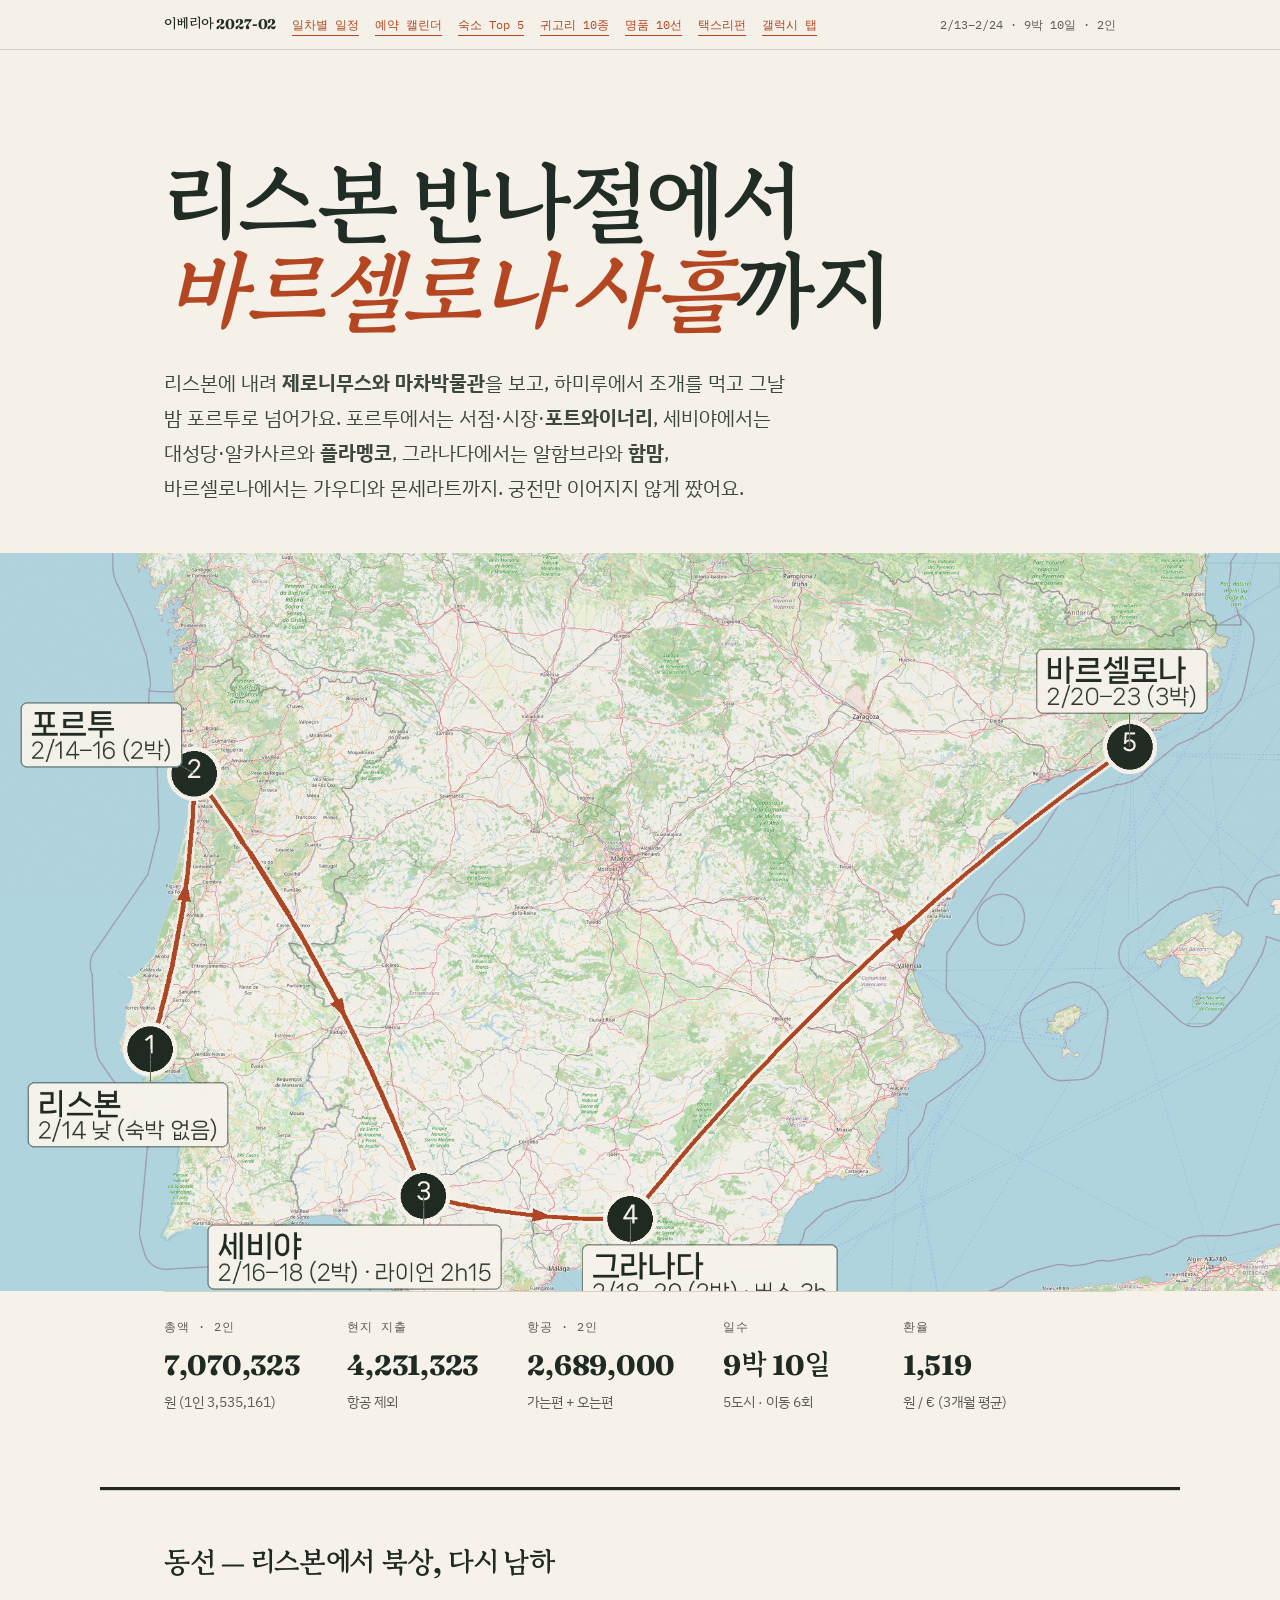
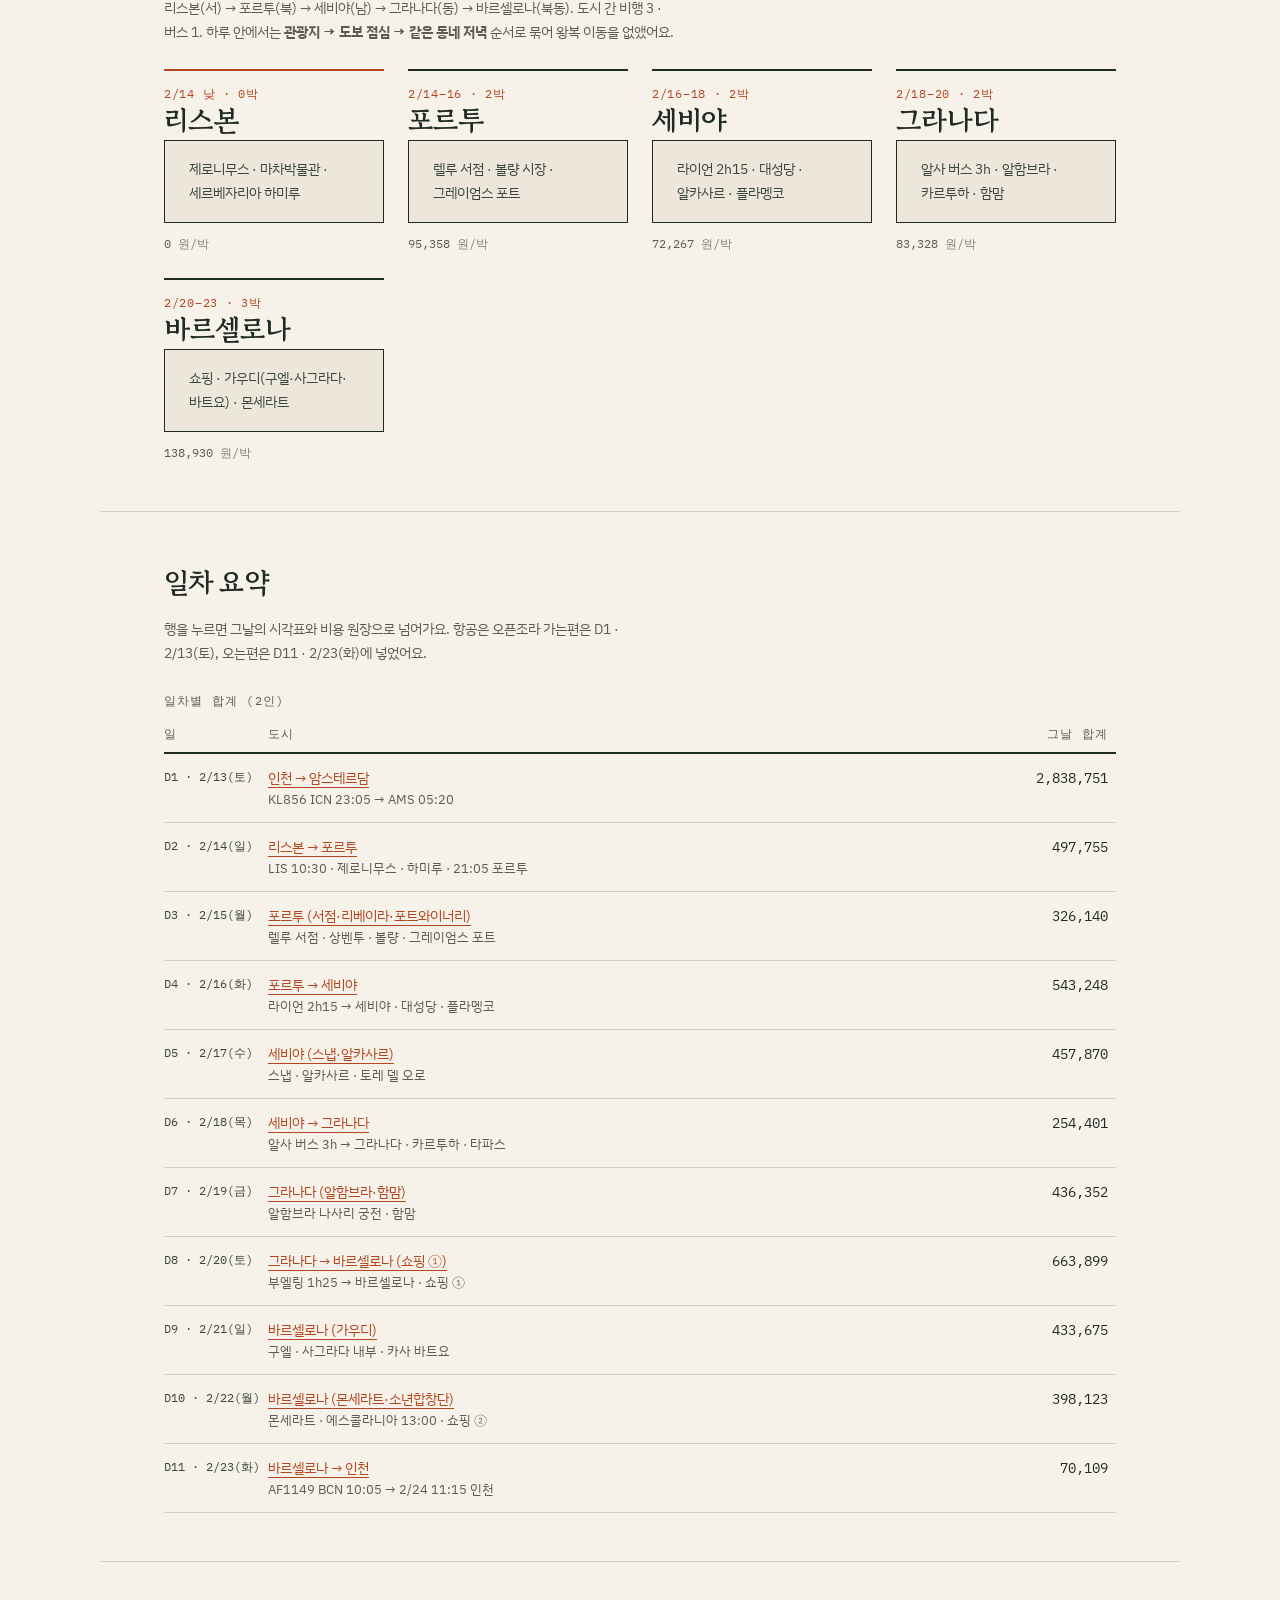
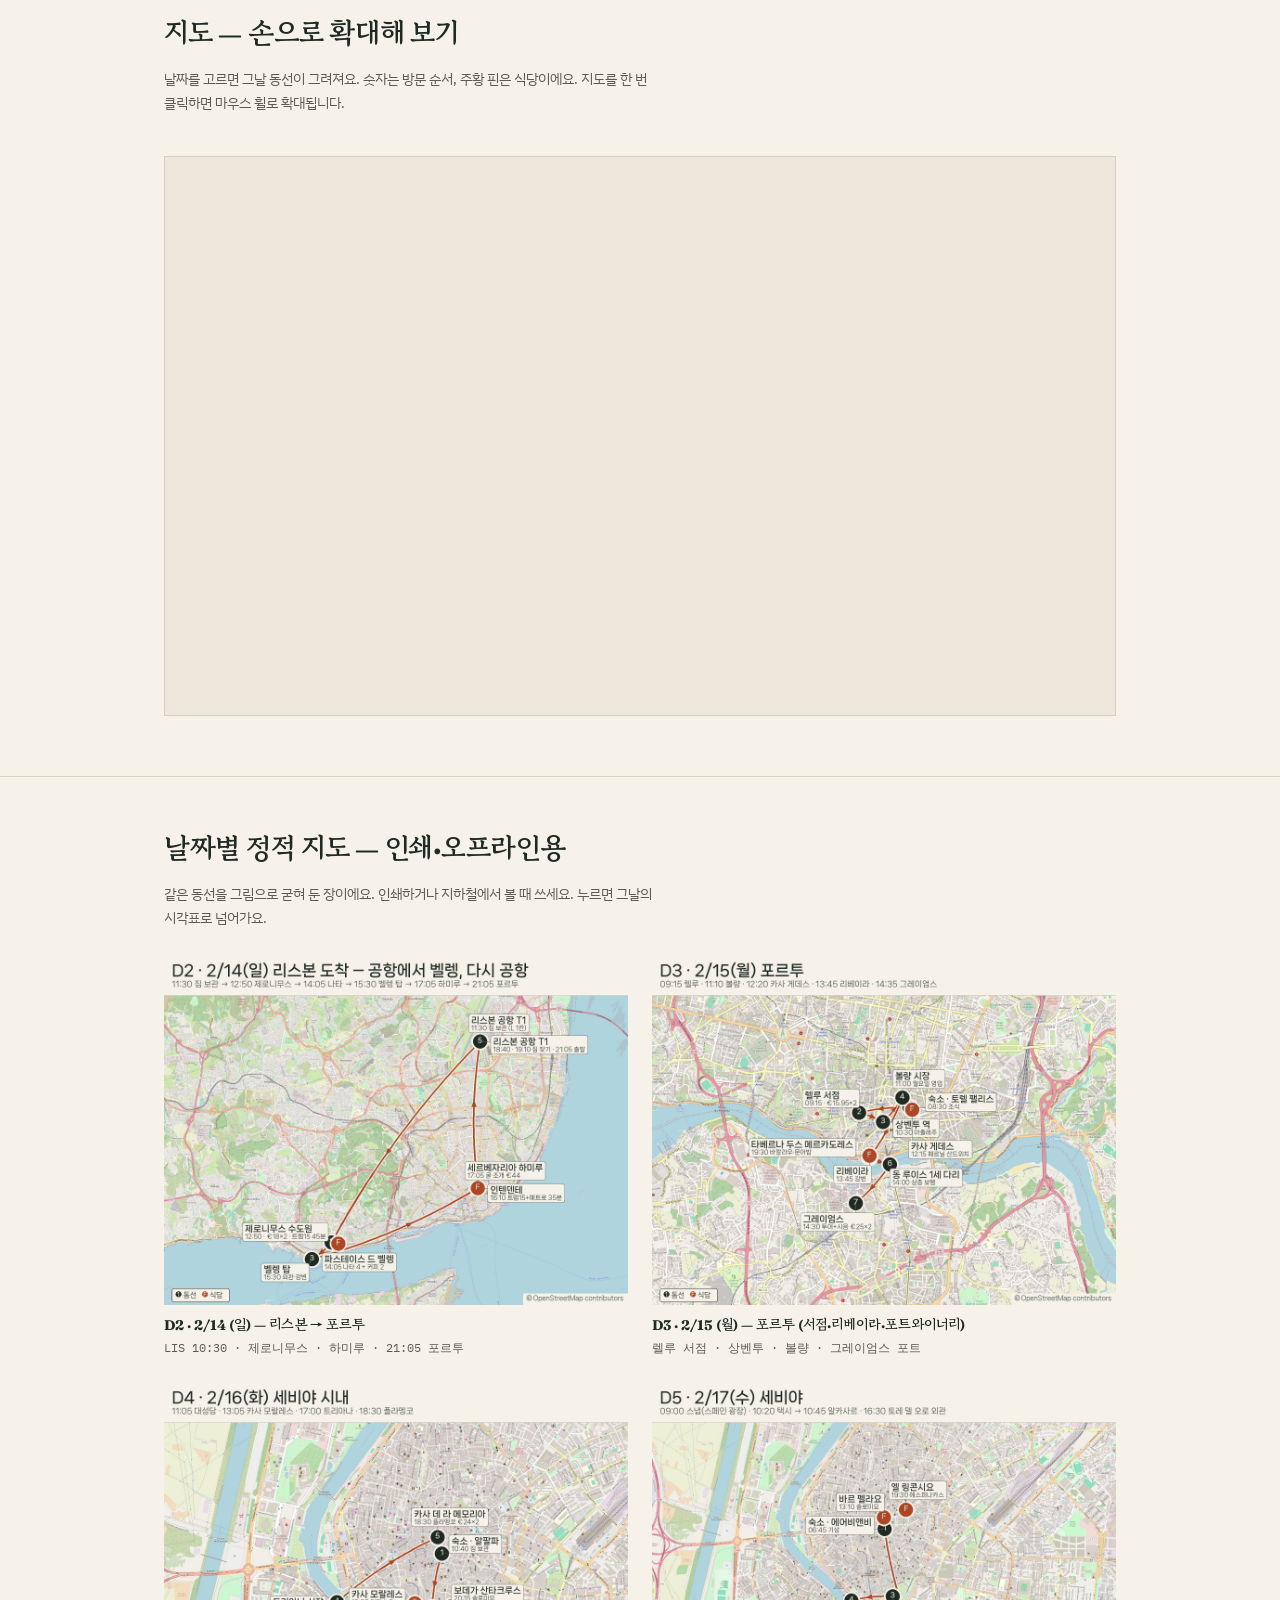
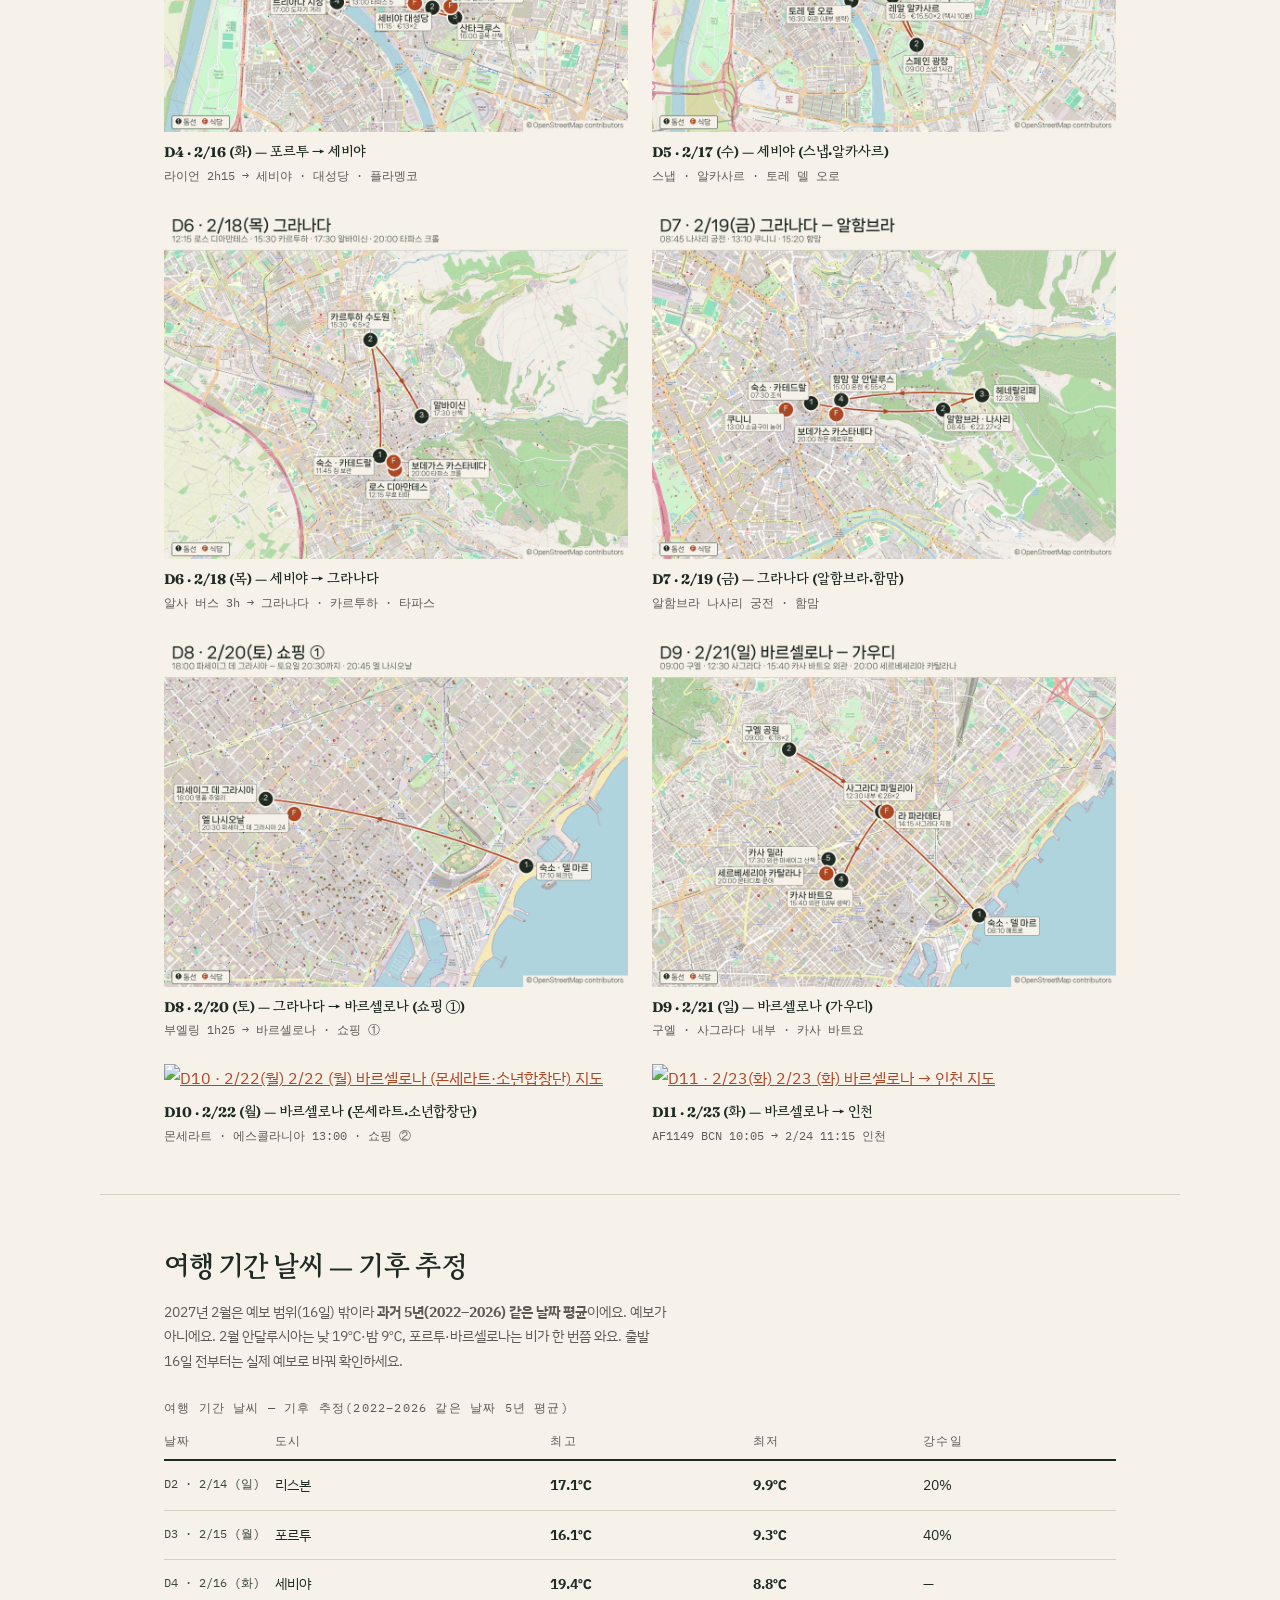
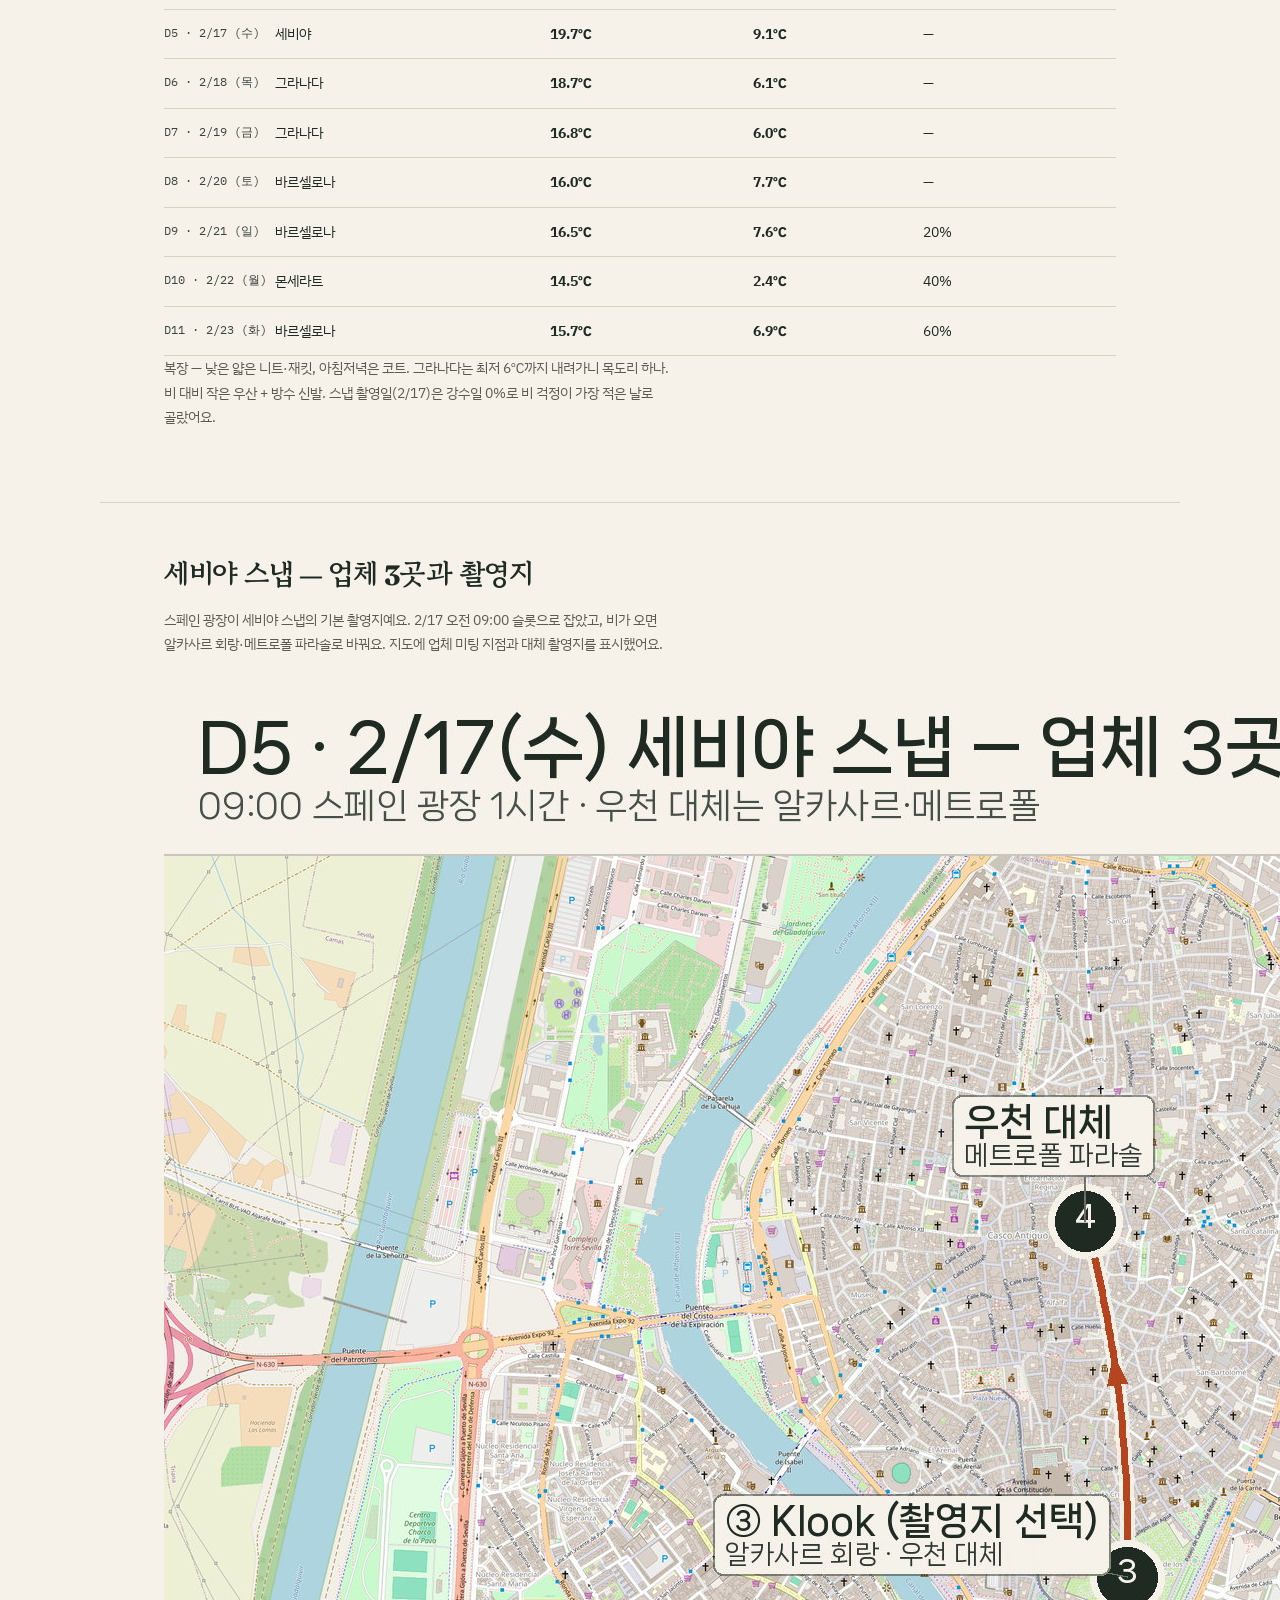
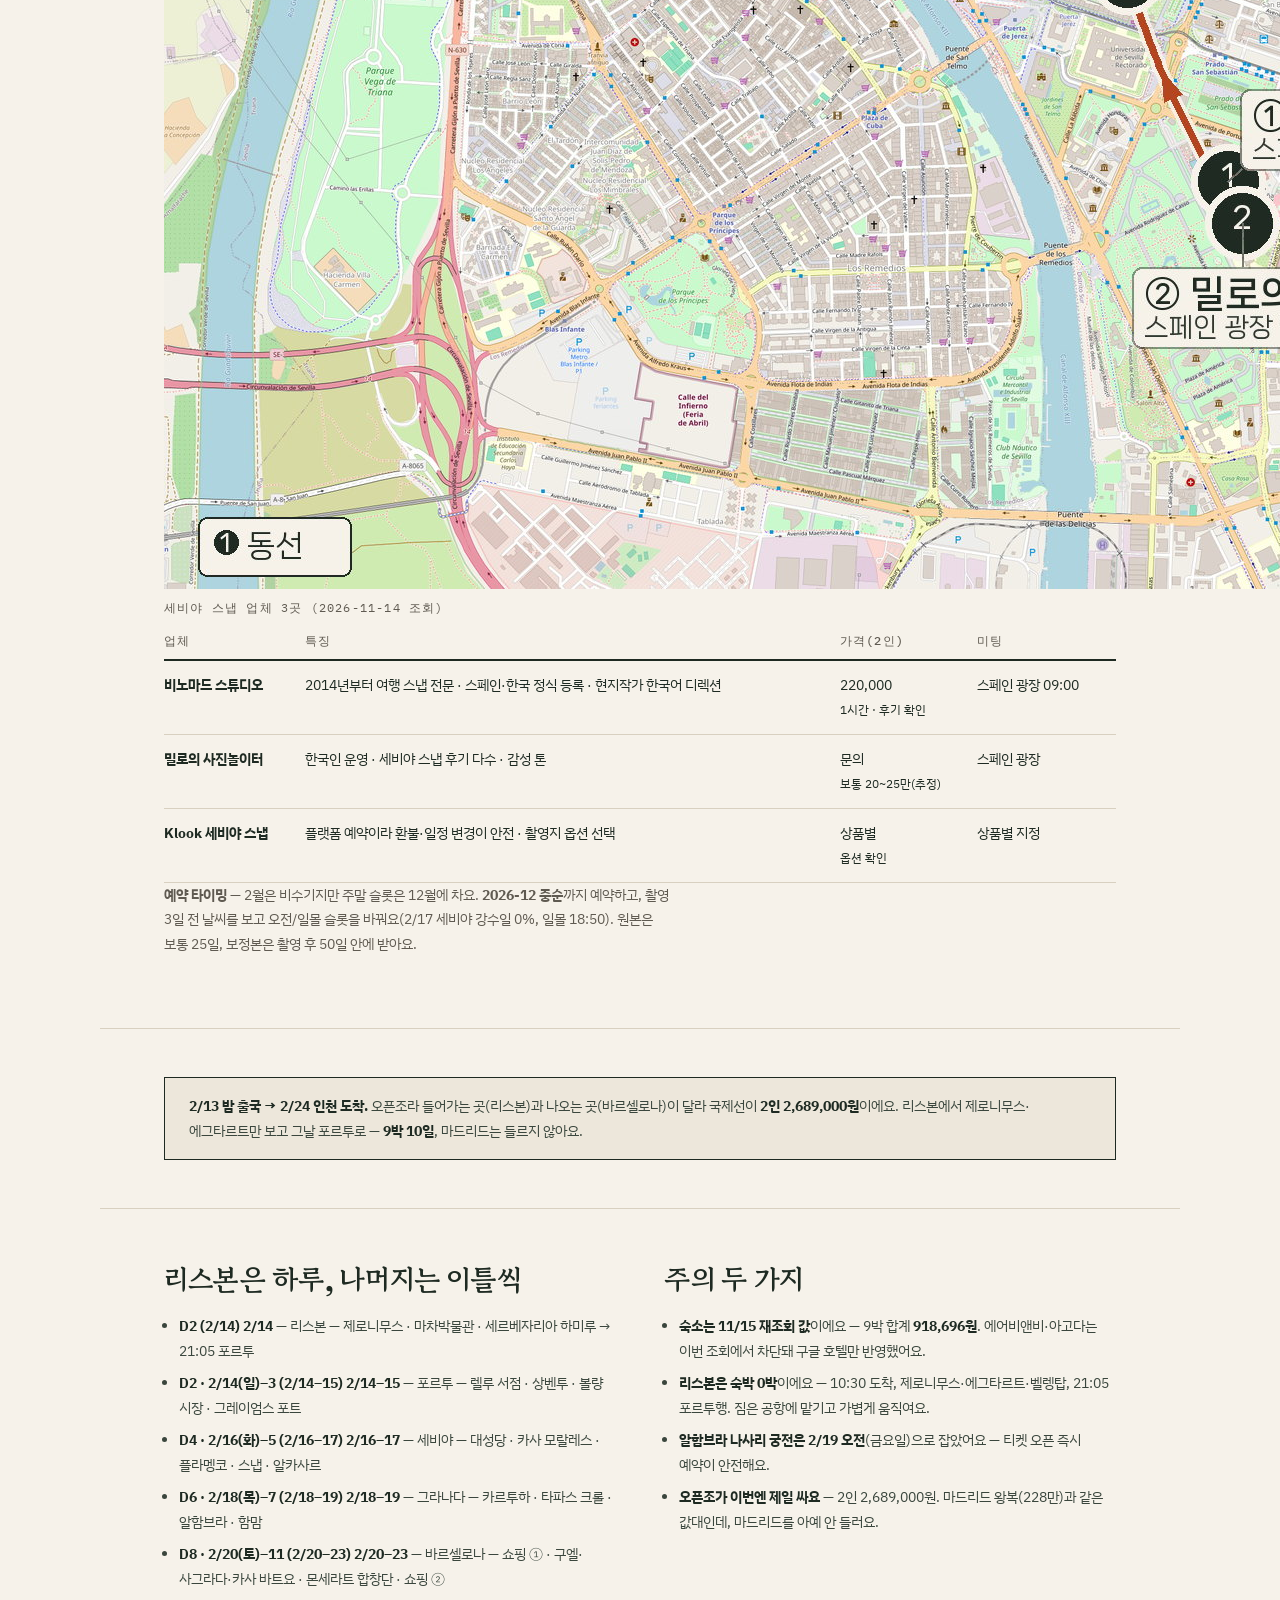
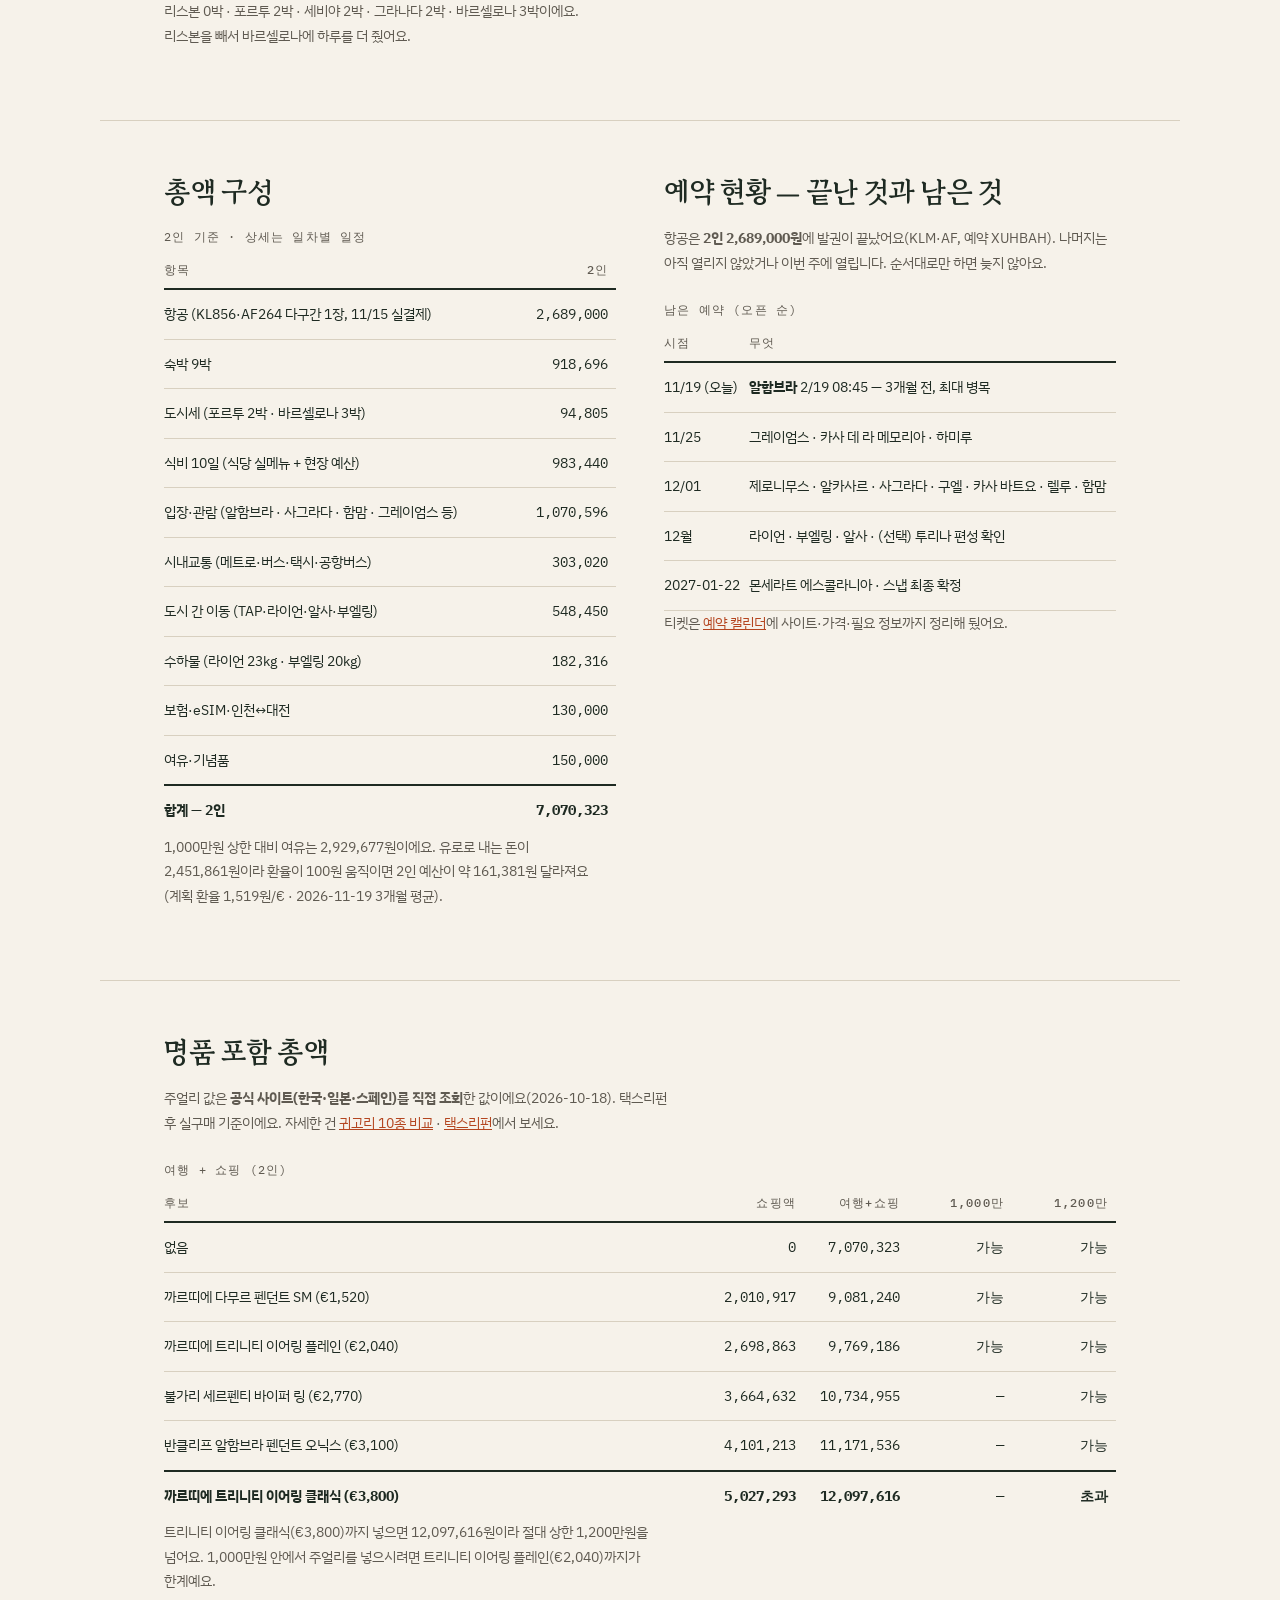
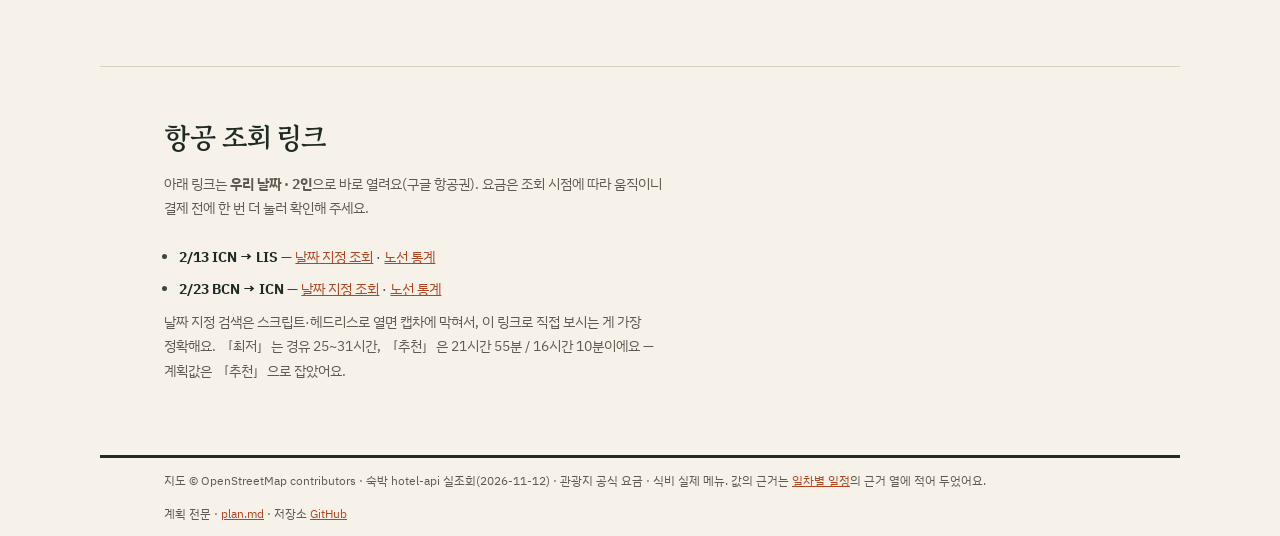
==== commit 6cb79ec4: "주간 갱신: 항공·숙박 실시간 요금 반영 (2026-11-28)" ====
--- a/index.html
+++ b/index.html
@@ -205,8 +205,8 @@
     <img src="img/00-전체동선.jpg" alt="전체 동선 지도 — 리스본·포르투·세비야·그라나다·바르셀로나">
   </figure>
   <dl class="figures">
-    <div><dt>총액 · 2인</dt><dd>7,070,901<small>원 (1인 3,535,450)</small></dd></div>
-    <div><dt>현지 지출</dt><dd>4,231,901<small>항공 제외</small></dd></div>
+    <div><dt>총액 · 2인</dt><dd>7,070,323<small>원 (1인 3,535,161)</small></dd></div>
+    <div><dt>현지 지출</dt><dd>4,231,323<small>항공 제외</small></dd></div>
     <div><dt>항공 · 2인</dt><dd>2,689,000<small>가는편 + 오는편</small></dd></div>
     <div><dt>일수</dt><dd>9박 10일<small>5도시 · 이동 6회</small></dd></div>
     <div><dt>환율</dt><dd>1,519<small>원 / € (3개월 평균)</small></dd></div>
@@ -285,7 +285,7 @@
         <td class="t">D7 · 2/19(금)</td>
         <td class="w"><a href="itinerary.html#day-7">그라나다 (알함브라·함맘)</a>
           <small>알함브라 나사리 궁전 · 함맘</small></td>
-        <td class="num">436,930</td>
+        <td class="num">436,352</td>
       </tr><tr>
         <td class="t">D8 · 2/20(토)</td>
         <td class="w"><a href="itinerary.html#day-8">그라나다 → 바르셀로나 (쇼핑 ①)</a>
@@ -391,10 +391,10 @@
       <table class="ledger">
         <caption>2인 기준 · 상세는 일차별 일정</caption>
         <thead><tr><th scope="col">항목</th><th class="num" scope="col">2인</th></tr></thead>
-        <tbody><tr><td>항공 (KL856·AF264 다구간 1장, 11/15 실결제)</td><td class="num">2,689,000</td></tr><tr><td>숙박 9박</td><td class="num">918,696</td></tr><tr><td>도시세 (포르투 2박 · 바르셀로나 3박)</td><td class="num">94,805</td></tr><tr><td>식비 10일 (식당 실메뉴 + 현장 예산)</td><td class="num">983,440</td></tr><tr><td>입장·관람 (알함브라 · 사그라다 · 함맘 · 그레이엄스 등)</td><td class="num">1,071,174</td></tr><tr><td>시내교통 (메트로·버스·택시·공항버스)</td><td class="num">303,020</td></tr><tr><td>도시 간 이동 (TAP·라이언·알사·부엘링)</td><td class="num">548,450</td></tr><tr><td>수하물 (라이언 23kg · 부엘링 20kg)</td><td class="num">182,316</td></tr><tr><td>보험·eSIM·인천↔대전</td><td class="num">130,000</td></tr><tr><td>여유·기념품</td><td class="num">150,000</td></tr><tr class="sum"><td>합계 — 2인</td><td class="num">7,070,901</td></tr></tbody>
+        <tbody><tr><td>항공 (KL856·AF264 다구간 1장, 11/15 실결제)</td><td class="num">2,689,000</td></tr><tr><td>숙박 9박</td><td class="num">918,696</td></tr><tr><td>도시세 (포르투 2박 · 바르셀로나 3박)</td><td class="num">94,805</td></tr><tr><td>식비 10일 (식당 실메뉴 + 현장 예산)</td><td class="num">983,440</td></tr><tr><td>입장·관람 (알함브라 · 사그라다 · 함맘 · 그레이엄스 등)</td><td class="num">1,070,596</td></tr><tr><td>시내교통 (메트로·버스·택시·공항버스)</td><td class="num">303,020</td></tr><tr><td>도시 간 이동 (TAP·라이언·알사·부엘링)</td><td class="num">548,450</td></tr><tr><td>수하물 (라이언 23kg · 부엘링 20kg)</td><td class="num">182,316</td></tr><tr><td>보험·eSIM·인천↔대전</td><td class="num">130,000</td></tr><tr><td>여유·기념품</td><td class="num">150,000</td></tr><tr class="sum"><td>합계 — 2인</td><td class="num">7,070,323</td></tr></tbody>
       </table>
-      <p class="sub">1,000만원 상한 대비 여유는 2,929,099원이에요. 유로로 내는 돈이 2,452,439원이라
-        환율이 100원 움직이면 2인 예산이 약 161,419원 달라져요(계획 환율 1,519원/€ · 2026-11-19 3개월 평균).</p>
+      <p class="sub">1,000만원 상한 대비 여유는 2,929,677원이에요. 유로로 내는 돈이 2,451,861원이라
+        환율이 100원 움직이면 2인 예산이 약 161,381원 달라져요(계획 환율 1,519원/€ · 2026-11-19 3개월 평균).</p>
     </div>
     <div>
       <h2>예약 현황 — 끝난 것과 남은 것</h2>
@@ -424,9 +424,9 @@
     <caption>여행 + 쇼핑 (2인)</caption>
     <thead><tr><th scope="col">후보</th><th class="num" scope="col">쇼핑액</th>
       <th class="num" scope="col">여행+쇼핑</th><th class="num" scope="col">1,000만</th><th class="num" scope="col">1,200만</th></tr></thead>
-    <tbody><tr><td data-label="후보">없음</td><td class="num" data-label="쇼핑액">0</td><td class="num" data-label="여행+쇼핑">7,070,901</td><td class="num" data-label="1,000만 이내">가능</td><td class="num" data-label="1,200만 이내">가능</td></tr><tr><td data-label="후보">까르띠에 다무르 펜던트 SM  (€1,520)</td><td class="num" data-label="쇼핑액">2,010,917</td><td class="num" data-label="여행+쇼핑">9,081,818</td><td class="num" data-label="1,000만 이내">가능</td><td class="num" data-label="1,200만 이내">가능</td></tr><tr><td data-label="후보">까르띠에 트리니티 이어링 플레인  (€2,040)</td><td class="num" data-label="쇼핑액">2,698,863</td><td class="num" data-label="여행+쇼핑">9,769,764</td><td class="num" data-label="1,000만 이내">가능</td><td class="num" data-label="1,200만 이내">가능</td></tr><tr><td data-label="후보">불가리 세르펜티 바이퍼 링  (€2,770)</td><td class="num" data-label="쇼핑액">3,664,632</td><td class="num" data-label="여행+쇼핑">10,735,533</td><td class="num" data-label="1,000만 이내">—</td><td class="num" data-label="1,200만 이내">가능</td></tr><tr><td data-label="후보">반클리프 알함브라 펜던트 오닉스  (€3,100)</td><td class="num" data-label="쇼핑액">4,101,213</td><td class="num" data-label="여행+쇼핑">11,172,114</td><td class="num" data-label="1,000만 이내">—</td><td class="num" data-label="1,200만 이내">가능</td></tr><tr class=sum><td data-label="후보">까르띠에 트리니티 이어링 클래식  (€3,800)</td><td class="num" data-label="쇼핑액">5,027,293</td><td class="num" data-label="여행+쇼핑">12,098,194</td><td class="num" data-label="1,000만 이내">—</td><td class="num" data-label="1,200만 이내">초과</td></tr></tbody>
+    <tbody><tr><td data-label="후보">없음</td><td class="num" data-label="쇼핑액">0</td><td class="num" data-label="여행+쇼핑">7,070,323</td><td class="num" data-label="1,000만 이내">가능</td><td class="num" data-label="1,200만 이내">가능</td></tr><tr><td data-label="후보">까르띠에 다무르 펜던트 SM  (€1,520)</td><td class="num" data-label="쇼핑액">2,010,917</td><td class="num" data-label="여행+쇼핑">9,081,240</td><td class="num" data-label="1,000만 이내">가능</td><td class="num" data-label="1,200만 이내">가능</td></tr><tr><td data-label="후보">까르띠에 트리니티 이어링 플레인  (€2,040)</td><td class="num" data-label="쇼핑액">2,698,863</td><td class="num" data-label="여행+쇼핑">9,769,186</td><td class="num" data-label="1,000만 이내">가능</td><td class="num" data-label="1,200만 이내">가능</td></tr><tr><td data-label="후보">불가리 세르펜티 바이퍼 링  (€2,770)</td><td class="num" data-label="쇼핑액">3,664,632</td><td class="num" data-label="여행+쇼핑">10,734,955</td><td class="num" data-label="1,000만 이내">—</td><td class="num" data-label="1,200만 이내">가능</td></tr><tr><td data-label="후보">반클리프 알함브라 펜던트 오닉스  (€3,100)</td><td class="num" data-label="쇼핑액">4,101,213</td><td class="num" data-label="여행+쇼핑">11,171,536</td><td class="num" data-label="1,000만 이내">—</td><td class="num" data-label="1,200만 이내">가능</td></tr><tr class=sum><td data-label="후보">까르띠에 트리니티 이어링 클래식  (€3,800)</td><td class="num" data-label="쇼핑액">5,027,293</td><td class="num" data-label="여행+쇼핑">12,097,616</td><td class="num" data-label="1,000만 이내">—</td><td class="num" data-label="1,200만 이내">초과</td></tr></tbody>
   </table>
-  <p class="sub">트리니티 이어링 클래식(€3,800)까지 넣으면 12,098,194원이라 절대 상한 1,200만원을 넘어요.
+  <p class="sub">트리니티 이어링 클래식(€3,800)까지 넣으면 12,097,616원이라 절대 상한 1,200만원을 넘어요.
     1,000만원 안에서 주얼리를 넣으시려면 트리니티 이어링 플레인(€2,040)까지가 한계예요.</p>
 </section>
 <section class="block wrap">
